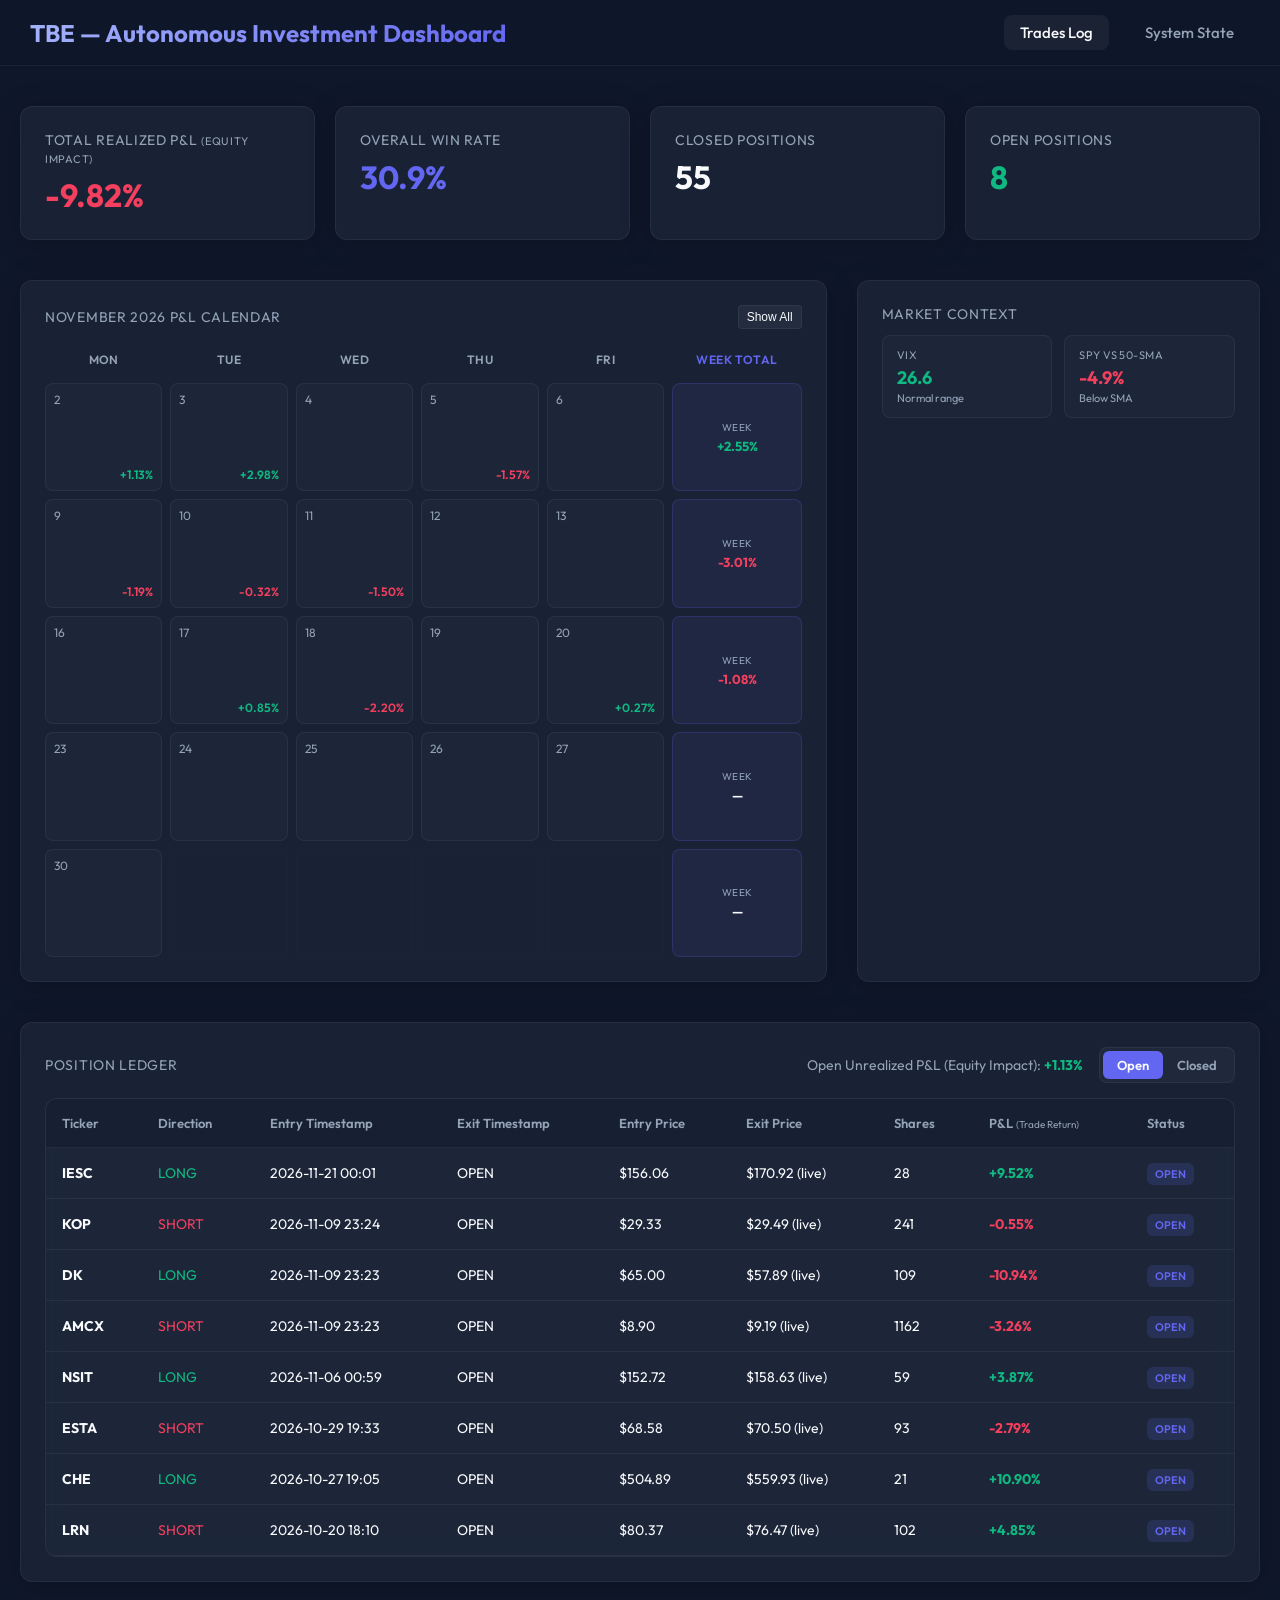
==== docs/index.html @ 9d00ac03 "Auto-update dashboard rendered assets [skip ci]" ====
<!DOCTYPE html>
<html lang="en">
<head>
    <meta charset="UTF-8">
    <title>TBE — Trades Dashboard</title>
    <link rel="stylesheet" href="styles.css">
    <link rel="preconnect" href="https://fonts.googleapis.com">
    <link rel="preconnect" href="https://fonts.gstatic.com" crossorigin>
    <link href="https://fonts.googleapis.com/css2?family=Outfit:wght@400;500;600;700&family=Inter:wght@400;500;600&display=swap" rel="stylesheet">
</head>
<body>
    <header>
        <h1>TBE — Autonomous Investment Dashboard</h1>
        <nav>
            <a href="index.html" class="active">Trades Log</a>
            <a href="system.html">System State</a>
        </nav>
    </header>
    
    <div class="container">
        <div class="summary-grid">
            <div class="card">
                <div class="card-title">Total Realized P&amp;L <span style="font-size:11px; color:var(--text-secondary); font-weight:400;">(Equity Impact)</span></div>
                <div class="card-val val-rose">-9.82%</div>
            </div>
            <div class="card">
                <div class="card-title">Overall Win Rate</div>
                <div class="card-val val-indigo">30.9%</div>
            </div>
            <div class="card">
                <div class="card-title">Closed Positions</div>
                <div class="card-val">55</div>
            </div>
            <div class="card">
                <div class="card-title">Open Positions</div>
                <div class="card-val val-green">8</div>
            </div>
        </div>

        <div class="grid-layout">
            <div class="card">
                <div class="card-title" style="display:flex; justify-content:space-between; align-items:center;">
                    <span>November 2026 P&amp;L Calendar</span>
                    <button onclick="filterDate('')" style="background:rgba(255,255,255,0.05); color:var(--text-primary); border:1px solid var(--border-color); padding:4px 8px; border-radius:4px; cursor:pointer; font-size:12px;">Show All</button>
                </div>
                <div class="calendar-desktop">
                    <div class="calendar-header">Mon</div>
                    <div class="calendar-header">Tue</div>
                    <div class="calendar-header">Wed</div>
                    <div class="calendar-header">Thu</div>
                    <div class="calendar-header">Fri</div>
                    <div class="calendar-header week-total-header">Week Total</div>
                    
            <div class="calendar-day" onclick="filterDate('2026-11-02')">
                <div class="calendar-day-num">2</div>
                <div class="calendar-day-pnl val-green">+1.13%</div>
            </div>
            
            <div class="calendar-day" onclick="filterDate('2026-11-03')">
                <div class="calendar-day-num">3</div>
                <div class="calendar-day-pnl val-green">+2.98%</div>
            </div>
            
            <div class="calendar-day" onclick="filterDate('2026-11-04')">
                <div class="calendar-day-num">4</div>
                <div class="calendar-day-pnl "></div>
            </div>
            
            <div class="calendar-day" onclick="filterDate('2026-11-05')">
                <div class="calendar-day-num">5</div>
                <div class="calendar-day-pnl val-rose">-1.57%</div>
            </div>
            
            <div class="calendar-day" onclick="filterDate('2026-11-06')">
                <div class="calendar-day-num">6</div>
                <div class="calendar-day-pnl "></div>
            </div>
            
        <div class="calendar-week-total" onclick='filterWeek(["2026-11-02", "2026-11-03", "2026-11-04", "2026-11-05", "2026-11-06"])'>
            <div class="calendar-week-total-label">Week</div>
            <div class="calendar-week-total-val val-green">+2.55%</div>
        </div>
        
            <div class="calendar-day" onclick="filterDate('2026-11-09')">
                <div class="calendar-day-num">9</div>
                <div class="calendar-day-pnl val-rose">-1.19%</div>
            </div>
            
            <div class="calendar-day" onclick="filterDate('2026-11-10')">
                <div class="calendar-day-num">10</div>
                <div class="calendar-day-pnl val-rose">-0.32%</div>
            </div>
            
            <div class="calendar-day" onclick="filterDate('2026-11-11')">
                <div class="calendar-day-num">11</div>
                <div class="calendar-day-pnl val-rose">-1.50%</div>
            </div>
            
            <div class="calendar-day" onclick="filterDate('2026-11-12')">
                <div class="calendar-day-num">12</div>
                <div class="calendar-day-pnl "></div>
            </div>
            
            <div class="calendar-day" onclick="filterDate('2026-11-13')">
                <div class="calendar-day-num">13</div>
                <div class="calendar-day-pnl "></div>
            </div>
            
        <div class="calendar-week-total" onclick='filterWeek(["2026-11-09", "2026-11-10", "2026-11-11", "2026-11-12", "2026-11-13"])'>
            <div class="calendar-week-total-label">Week</div>
            <div class="calendar-week-total-val val-rose">-3.01%</div>
        </div>
        
            <div class="calendar-day" onclick="filterDate('2026-11-16')">
                <div class="calendar-day-num">16</div>
                <div class="calendar-day-pnl "></div>
            </div>
            
            <div class="calendar-day" onclick="filterDate('2026-11-17')">
                <div class="calendar-day-num">17</div>
                <div class="calendar-day-pnl val-green">+0.85%</div>
            </div>
            
            <div class="calendar-day" onclick="filterDate('2026-11-18')">
                <div class="calendar-day-num">18</div>
                <div class="calendar-day-pnl val-rose">-2.20%</div>
            </div>
            
            <div class="calendar-day" onclick="filterDate('2026-11-19')">
                <div class="calendar-day-num">19</div>
                <div class="calendar-day-pnl "></div>
            </div>
            
            <div class="calendar-day" onclick="filterDate('2026-11-20')">
                <div class="calendar-day-num">20</div>
                <div class="calendar-day-pnl val-green">+0.27%</div>
            </div>
            
        <div class="calendar-week-total" onclick='filterWeek(["2026-11-16", "2026-11-17", "2026-11-18", "2026-11-19", "2026-11-20"])'>
            <div class="calendar-week-total-label">Week</div>
            <div class="calendar-week-total-val val-rose">-1.08%</div>
        </div>
        
            <div class="calendar-day" onclick="filterDate('2026-11-23')">
                <div class="calendar-day-num">23</div>
                <div class="calendar-day-pnl "></div>
            </div>
            
            <div class="calendar-day" onclick="filterDate('2026-11-24')">
                <div class="calendar-day-num">24</div>
                <div class="calendar-day-pnl "></div>
            </div>
            
            <div class="calendar-day" onclick="filterDate('2026-11-25')">
                <div class="calendar-day-num">25</div>
                <div class="calendar-day-pnl "></div>
            </div>
            
            <div class="calendar-day" onclick="filterDate('2026-11-26')">
                <div class="calendar-day-num">26</div>
                <div class="calendar-day-pnl "></div>
            </div>
            
            <div class="calendar-day" onclick="filterDate('2026-11-27')">
                <div class="calendar-day-num">27</div>
                <div class="calendar-day-pnl "></div>
            </div>
            
        <div class="calendar-week-total" onclick='filterWeek(["2026-11-23", "2026-11-24", "2026-11-25", "2026-11-26", "2026-11-27"])'>
            <div class="calendar-week-total-label">Week</div>
            <div class="calendar-week-total-val ">—</div>
        </div>
        
            <div class="calendar-day" onclick="filterDate('2026-11-30')">
                <div class="calendar-day-num">30</div>
                <div class="calendar-day-pnl "></div>
            </div>
            <div class="calendar-day empty"></div><div class="calendar-day empty"></div><div class="calendar-day empty"></div><div class="calendar-day empty"></div>
        <div class="calendar-week-total" onclick='filterWeek(["2026-11-30"])'>
            <div class="calendar-week-total-label">Week</div>
            <div class="calendar-week-total-val ">—</div>
        </div>
        
                </div>
                <div class="calendar-mobile">
                    
            <div class="calendar-mobile-row" onclick="filterDate('2026-11-02')">
                <div class="calendar-mobile-row-date">Mon 2</div>
                <div class="calendar-mobile-row-pnl val-green">+1.13%</div>
            </div>
            
            <div class="calendar-mobile-row" onclick="filterDate('2026-11-03')">
                <div class="calendar-mobile-row-date">Tue 3</div>
                <div class="calendar-mobile-row-pnl val-green">+2.98%</div>
            </div>
            
            <div class="calendar-mobile-row" onclick="filterDate('2026-11-04')">
                <div class="calendar-mobile-row-date">Wed 4</div>
                <div class="calendar-mobile-row-pnl ">—</div>
            </div>
            
            <div class="calendar-mobile-row" onclick="filterDate('2026-11-05')">
                <div class="calendar-mobile-row-date">Thu 5</div>
                <div class="calendar-mobile-row-pnl val-rose">-1.57%</div>
            </div>
            
            <div class="calendar-mobile-row" onclick="filterDate('2026-11-06')">
                <div class="calendar-mobile-row-date">Fri 6</div>
                <div class="calendar-mobile-row-pnl ">—</div>
            </div>
            
        <div class="calendar-mobile-week-total" onclick='filterWeek(["2026-11-02", "2026-11-03", "2026-11-04", "2026-11-05", "2026-11-06"])'>
            <span>Week Total</span>
            <span class="val-green">+2.55%</span>
        </div>
        
            <div class="calendar-mobile-row" onclick="filterDate('2026-11-09')">
                <div class="calendar-mobile-row-date">Mon 9</div>
                <div class="calendar-mobile-row-pnl val-rose">-1.19%</div>
            </div>
            
            <div class="calendar-mobile-row" onclick="filterDate('2026-11-10')">
                <div class="calendar-mobile-row-date">Tue 10</div>
                <div class="calendar-mobile-row-pnl val-rose">-0.32%</div>
            </div>
            
            <div class="calendar-mobile-row" onclick="filterDate('2026-11-11')">
                <div class="calendar-mobile-row-date">Wed 11</div>
                <div class="calendar-mobile-row-pnl val-rose">-1.50%</div>
            </div>
            
            <div class="calendar-mobile-row" onclick="filterDate('2026-11-12')">
                <div class="calendar-mobile-row-date">Thu 12</div>
                <div class="calendar-mobile-row-pnl ">—</div>
            </div>
            
            <div class="calendar-mobile-row" onclick="filterDate('2026-11-13')">
                <div class="calendar-mobile-row-date">Fri 13</div>
                <div class="calendar-mobile-row-pnl ">—</div>
            </div>
            
        <div class="calendar-mobile-week-total" onclick='filterWeek(["2026-11-09", "2026-11-10", "2026-11-11", "2026-11-12", "2026-11-13"])'>
            <span>Week Total</span>
            <span class="val-rose">-3.01%</span>
        </div>
        
            <div class="calendar-mobile-row" onclick="filterDate('2026-11-16')">
                <div class="calendar-mobile-row-date">Mon 16</div>
                <div class="calendar-mobile-row-pnl ">—</div>
            </div>
            
            <div class="calendar-mobile-row" onclick="filterDate('2026-11-17')">
                <div class="calendar-mobile-row-date">Tue 17</div>
                <div class="calendar-mobile-row-pnl val-green">+0.85%</div>
            </div>
            
            <div class="calendar-mobile-row" onclick="filterDate('2026-11-18')">
                <div class="calendar-mobile-row-date">Wed 18</div>
                <div class="calendar-mobile-row-pnl val-rose">-2.20%</div>
            </div>
            
            <div class="calendar-mobile-row" onclick="filterDate('2026-11-19')">
                <div class="calendar-mobile-row-date">Thu 19</div>
                <div class="calendar-mobile-row-pnl ">—</div>
            </div>
            
            <div class="calendar-mobile-row" onclick="filterDate('2026-11-20')">
                <div class="calendar-mobile-row-date">Fri 20</div>
                <div class="calendar-mobile-row-pnl val-green">+0.27%</div>
            </div>
            
        <div class="calendar-mobile-week-total" onclick='filterWeek(["2026-11-16", "2026-11-17", "2026-11-18", "2026-11-19", "2026-11-20"])'>
            <span>Week Total</span>
            <span class="val-rose">-1.08%</span>
        </div>
        
            <div class="calendar-mobile-row" onclick="filterDate('2026-11-23')">
                <div class="calendar-mobile-row-date">Mon 23</div>
                <div class="calendar-mobile-row-pnl ">—</div>
            </div>
            
            <div class="calendar-mobile-row" onclick="filterDate('2026-11-24')">
                <div class="calendar-mobile-row-date">Tue 24</div>
                <div class="calendar-mobile-row-pnl ">—</div>
            </div>
            
            <div class="calendar-mobile-row" onclick="filterDate('2026-11-25')">
                <div class="calendar-mobile-row-date">Wed 25</div>
                <div class="calendar-mobile-row-pnl ">—</div>
            </div>
            
            <div class="calendar-mobile-row" onclick="filterDate('2026-11-26')">
                <div class="calendar-mobile-row-date">Thu 26</div>
                <div class="calendar-mobile-row-pnl ">—</div>
            </div>
            
            <div class="calendar-mobile-row" onclick="filterDate('2026-11-27')">
                <div class="calendar-mobile-row-date">Fri 27</div>
                <div class="calendar-mobile-row-pnl ">—</div>
            </div>
            
        <div class="calendar-mobile-week-total" onclick='filterWeek(["2026-11-23", "2026-11-24", "2026-11-25", "2026-11-26", "2026-11-27"])'>
            <span>Week Total</span>
            <span class="">—</span>
        </div>
        
            <div class="calendar-mobile-row" onclick="filterDate('2026-11-30')">
                <div class="calendar-mobile-row-date">Mon 30</div>
                <div class="calendar-mobile-row-pnl ">—</div>
            </div>
            
        <div class="calendar-mobile-week-total" onclick='filterWeek(["2026-11-30"])'>
            <span>Week Total</span>
            <span class="">—</span>
        </div>
        
                </div>
            </div>
            
            <div class="card">
                <div class="card-title">Market Context</div>
                <div class="market-context-row">
                    <div class="market-chip">
                        <div class="market-chip-label">VIX</div>
                        <div class="market-chip-val val-green">26.6</div>
                        <div class="market-chip-sub">Normal range</div>
                    </div>
                    <div class="market-chip">
                        <div class="market-chip-label">SPY vs 50-SMA</div>
                        <div class="market-chip-val val-rose">-4.9%</div>
                        <div class="market-chip-sub">Below SMA</div>
                    </div>
                </div>
            </div>
        </div>

        <div class="card">
            <div class="ledger-header-row">
                <div class="card-title" style="margin-bottom:0;">Position Ledger</div>
                <div style="display:flex; align-items:center; gap:16px; flex-wrap:wrap;">
                    <div class="ledger-sum">
                        <span id="ledger-sum-label">Open Unrealized P&amp;L (Equity Impact):</span>
                        <span id="ledger-sum-val" class="ledger-sum-val val-green">+1.13%</span>
                    </div>
                    <div class="ledger-toggle">
                        <button id="toggle-open-btn" class="ledger-toggle-btn active" onclick="toggleLedgerView('OPEN')">Open</button>
                        <button id="toggle-closed-btn" class="ledger-toggle-btn" onclick="toggleLedgerView('CLOSED')">Closed</button>
                    </div>
                </div>
            </div>
            <div class="table-container ledger-table">
                <table>
                    <thead>
                        <tr>
                            <th>Ticker</th>
                            <th>Direction</th>
                            <th>Entry Timestamp</th>
                            <th>Exit Timestamp</th>
                            <th>Entry Price</th>
                            <th>Exit Price</th>
                            <th>Shares</th>
                            <th>P&amp;L <span style="font-size:10px; color:var(--text-secondary); font-weight:400;">(Trade Return)</span></th>
                            <th>Status</th>
                        </tr>
                    </thead>
                    <tbody id="trades-table-body">
                        
        <tr data-close-date="" data-status="OPEN" onclick='showTradeDetail({"_id": "6b00df6aaa8dd17031a260fb", "ticker": "IESC", "direction": "LONG", "entry_price": 156.05999755859375, "share_count": 28, "combined_score": 2.0, "risk_pct_used": 1.5, "equity_at_entry": 89847.2469001278, "initial_stop": 109.33773040771484, "current_stop": 123.76000282981178, "take_profit": 249.50453186035156, "confidence_tier": "STRONG", "status": "OPEN", "entry_timestamp": "2026-11-21T00:01:46.116000", "exit_price": 170.9199981689453, "exit_timestamp": null, "exit_reason": null, "realized_pnl": 416.08001708984375, "highest_high_since_entry": 170.9199981689453, "lowest_low_since_entry": 156.05999755859375, "reasoning_chain": {"candidate_id": "6b00df46f9392577c349c83f", "trigger_type": "EARNINGS_SURPRISE", "confidence_tier": "STRONG", "combined_score": 2.0, "atr_22": 15.574089050292969, "risk_pct_allocated": 1.5, "is_sized_down": false, "original_shares": 28, "regime_state_at_decision": "RISK_OFF"}, "trade_return_pct": 0.09521979266193617, "equity_pct": 0.004630971247815184, "ai_conviction": "STRONG_SUPPORT", "ai_rationale": "IESC reported significant financial growth with Q4 revenue increasing 55% and operating income rising 108% year-over-year, which validates the earnings surprise. While the stock is currently trading lower due to broader market sentiment and sector-specific headwinds, the underlying fundamental performance remains strong, further supported by an authorized $350 million share repurchase program.", "ai_risk_flags": ["Market volatility (Fear and Greed Index at Extreme Fear)", "Sector-wide downward pressure on data center infrastructure stocks", "Stock price near 52-week lows despite strong earnings", "Executive compensation and incentive plans linked to complex performance thresholds"]})'>
            <td><strong>IESC</strong></td>
            <td class="val-green">LONG</td>
            <td>2026-11-21 00:01</td>
            <td>OPEN</td>
            <td>$156.06</td>
            <td>$170.92 (live)</td>
            <td>28</td>
            <td class="val-green"><strong>+9.52%</strong></td>
            <td><span class="badge badge-open">Open</span></td>
        </tr>
        
        <tr data-close-date="" data-status="OPEN" onclick='showTradeDetail({"_id": "6af25610afb1f0de448e2b7e", "ticker": "KOP", "direction": "SHORT", "entry_price": 29.329999923706055, "share_count": 241, "combined_score": 2.0, "risk_pct_used": 1.5, "equity_at_entry": 96289.9869408202, "initial_stop": 35.29931857369163, "current_stop": 35.29931857369163, "take_profit": 17.391362623734906, "confidence_tier": "STRONG", "status": "OPEN", "entry_timestamp": "2026-11-09T23:24:00.544000", "exit_price": 29.489999771118164, "exit_timestamp": null, "exit_reason": null, "realized_pnl": -38.55996322631836, "highest_high_since_entry": 31.719999313354492, "lowest_low_since_entry": 29.040000915527344, "reasoning_chain": {"candidate_id": "6af2557770fde3f93c8e8660", "trigger_type": "EARNINGS_SURPRISE", "confidence_tier": "STRONG", "combined_score": 2.0, "atr_22": 1.9897728833285244, "risk_pct_allocated": 1.5, "is_sized_down": false, "original_shares": 241, "regime_state_at_decision": "RISK_OFF"}, "trade_return_pct": -0.005455160171438973, "equity_pct": -0.0004004566253604053, "ai_conviction": "STRONG_SUPPORT", "ai_rationale": "KOP reported a significant earnings and revenue miss, combined with a downward revision to its 2026 earnings guidance. The company cited margin pressure due to rising raw material and freight costs that are outpacing its ability to pass costs to customers, supporting the short thesis.", "ai_risk_flags": ["EARNINGS_MISS", "REVENUE_MISS", "GUIDANCE_CUT", "MARGIN_COMPRESSION", "RISING_INPUT_COSTS"]})'>
            <td><strong>KOP</strong></td>
            <td class="val-rose">SHORT</td>
            <td>2026-11-09 23:24</td>
            <td>OPEN</td>
            <td>$29.33</td>
            <td>$29.49 (live)</td>
            <td>241</td>
            <td class="val-rose"><strong>-0.55%</strong></td>
            <td><span class="badge badge-open">Open</span></td>
        </tr>
        
        <tr data-close-date="" data-status="OPEN" onclick='showTradeDetail({"_id": "6af25609afb1f0de448e2b5d", "ticker": "DK", "direction": "LONG", "entry_price": 65.0, "share_count": 109, "combined_score": 2.0, "risk_pct_used": 1.5, "equity_at_entry": 96289.9869408202, "initial_stop": 51.854548367587, "current_stop": 56.272915788700566, "take_profit": 91.290903264826, "confidence_tier": "STRONG", "status": "OPEN", "entry_timestamp": "2026-11-09T23:23:53.785000", "exit_price": 57.88999938964844, "exit_timestamp": null, "exit_reason": null, "realized_pnl": -774.9900665283203, "highest_high_since_entry": 68.5, "lowest_low_since_entry": 57.88999938964844, "reasoning_chain": {"candidate_id": "6af2554d70fde3f93c8e8628", "trigger_type": "EARNINGS_SURPRISE", "confidence_tier": "STRONG", "combined_score": 2.0, "atr_22": 4.381817210804332, "risk_pct_allocated": 1.5, "is_sized_down": false, "original_shares": 109, "regime_state_at_decision": "RISK_OFF"}, "trade_return_pct": -0.10938462477463942, "equity_pct": -0.008048501107437359, "ai_conviction": "STRONG_SUPPORT", "ai_rationale": "Delek US Holdings reported a significant earnings beat with record Q3 net income and raised guidance, providing strong fundamental support for a long position. While the stock has experienced recent short-term price pullbacks and valuation concerns, the company's aggressive enterprise optimization targets and increased cash flow outlook justify a positive qualitative assessment.", "ai_risk_flags": ["momentum_cooling", "valuation_concerns", "market_saturation_fears", "weak_distribution_coverage"]})'>
            <td><strong>DK</strong></td>
            <td class="val-green">LONG</td>
            <td>2026-11-09 23:23</td>
            <td>OPEN</td>
            <td>$65.00</td>
            <td>$57.89 (live)</td>
            <td>109</td>
            <td class="val-rose"><strong>-10.94%</strong></td>
            <td><span class="badge badge-open">Open</span></td>
        </tr>
        
        <tr data-close-date="2026-11-11" data-status="CLOSED" onclick='showTradeDetail({"_id": "6af25600afb1f0de448e2b32", "ticker": "PAYS", "direction": "LONG", "entry_price": 12.510000228881836, "share_count": 497, "combined_score": 2.0, "risk_pct_used": 1.5, "equity_at_entry": 96289.9869408202, "initial_stop": 9.607677893205123, "current_stop": 9.607677893205123, "take_profit": 18.314644900235262, "confidence_tier": "STRONG", "status": "CLOSED", "entry_timestamp": "2026-11-09T23:23:44.230000", "exit_price": 9.607677893205123, "exit_timestamp": "2026-11-11T21:54:51.194000", "exit_reason": "STOP", "realized_pnl": -1442.4542008313263, "highest_high_since_entry": 12.510000228881836, "lowest_low_since_entry": 10.140000343322754, "reasoning_chain": {"candidate_id": "6af254a970fde3f93c8e857f", "trigger_type": "EARNINGS_SURPRISE", "confidence_tier": "STRONG", "combined_score": 2.0, "atr_22": 0.9674407785589044, "risk_pct_allocated": 1.5, "is_sized_down": false, "original_shares": 497, "regime_state_at_decision": "RISK_OFF"}, "equity_pct": -0.01498031359914773, "trade_return_pct": -0.23200018246011872, "ai_conviction": "STRONG_SUPPORT", "ai_rationale": "Paysign reported record third-quarter 2026 revenue growth of 43% and a significant expansion in operating margin to 23.8%. These strong fundamentals, combined with reports of zero debt and high-growth leadership, reinforce the positive outlook for the company.", "ai_risk_flags": ["Market volatility", "Rich valuation", "Neutral market trend"]})'>
            <td><strong>PAYS</strong></td>
            <td class="val-green">LONG</td>
            <td>2026-11-09 23:23</td>
            <td>2026-11-11 21:54</td>
            <td>$12.51</td>
            <td>$9.61</td>
            <td>497</td>
            <td class="val-rose"><strong>-23.20%</strong></td>
            <td><span class="badge badge-closed">Closed</span></td>
        </tr>
        
        <tr data-close-date="" data-status="OPEN" onclick='showTradeDetail({"_id": "6af255e2afb1f0de448e2b08", "ticker": "AMCX", "direction": "SHORT", "entry_price": 8.899999618530273, "share_count": 1162, "combined_score": 2.0, "risk_pct_used": 1.5, "equity_at_entry": 96289.9869408202, "initial_stop": 10.142272233963013, "current_stop": 9.984999331561003, "take_profit": 6.415454387664795, "confidence_tier": "STRONG", "status": "OPEN", "entry_timestamp": "2026-11-09T23:23:14.674000", "exit_price": 9.1899995803833, "exit_timestamp": null, "exit_reason": null, "realized_pnl": -336.9799556732178, "highest_high_since_entry": 9.59000015258789, "lowest_low_since_entry": 8.604999542236328, "reasoning_chain": {"candidate_id": "6af253cf70fde3f93c8e84a3", "trigger_type": "EARNINGS_SURPRISE", "confidence_tier": "STRONG", "combined_score": 2.0, "atr_22": 0.4140908718109131, "risk_pct_allocated": 1.5, "is_sized_down": false, "original_shares": 1162, "regime_state_at_decision": "RISK_OFF"}, "trade_return_pct": -0.032584266773363894, "equity_pct": -0.003499636528981207, "ai_conviction": "STRONG_SUPPORT", "ai_rationale": "The company reported a significant earnings miss for the quarter ending June 30, 2026, with an actual EPS of -0.28 against a consensus of -0.0711, representing a substantial negative surprise. Furthermore, secondary reports highlight fundamental weaknesses including a 'cash problem,' mounting debt, and ongoing affiliate revenue declines, all of which support the bearish outlook.", "ai_risk_flags": ["debt_burden", "cash_flow_strain", "affiliate_declines", "negative_earnings_surprise"]})'>
            <td><strong>AMCX</strong></td>
            <td class="val-rose">SHORT</td>
            <td>2026-11-09 23:23</td>
            <td>OPEN</td>
            <td>$8.90</td>
            <td>$9.19 (live)</td>
            <td>1162</td>
            <td class="val-rose"><strong>-3.26%</strong></td>
            <td><span class="badge badge-open">Open</span></td>
        </tr>
        
        <tr data-close-date="" data-status="OPEN" onclick='showTradeDetail({"_id": "6aed2689621131e8196c4049", "ticker": "NSIT", "direction": "LONG", "entry_price": 152.72000122070312, "share_count": 59, "combined_score": 2.0, "risk_pct_used": 1.5, "equity_at_entry": 94365.11089958125, "initial_stop": 128.77523456920278, "current_stop": 147.2995543046431, "take_profit": 200.60953452370384, "confidence_tier": "STRONG", "status": "OPEN", "entry_timestamp": "2026-11-06T00:59:53.450000", "exit_price": 158.6300048828125, "exit_timestamp": null, "exit_reason": null, "realized_pnl": 348.6902160644531, "highest_high_since_entry": 172.85000610351562, "lowest_low_since_entry": 150.44000244140625, "reasoning_chain": {"candidate_id": "6aed242470fde3f93c81edf3", "trigger_type": "EARNINGS_SURPRISE", "confidence_tier": "STRONG", "combined_score": 2.0, "atr_22": 7.981588883833452, "risk_pct_allocated": 1.5, "is_sized_down": false, "original_shares": 59, "regime_state_at_decision": "RISK_OFF"}, "trade_return_pct": 0.03869829501617499, "equity_pct": 0.0036951179598094493, "ai_conviction": "STRONG_SUPPORT", "ai_rationale": "Insight Enterprises delivered a significant earnings beat of 25.9% above consensus and reported strong revenue growth, bolstered by demand in infrastructure and cloud services. While management noted potential headwinds regarding memory pricing and a slower fourth quarter, the overall financial performance for the reported quarter remains robust.", "ai_risk_flags": ["slower_fourth_quarter_outlook", "memory_pricing_concerns"]})'>
            <td><strong>NSIT</strong></td>
            <td class="val-green">LONG</td>
            <td>2026-11-06 00:59</td>
            <td>OPEN</td>
            <td>$152.72</td>
            <td>$158.63 (live)</td>
            <td>59</td>
            <td class="val-green"><strong>+3.87%</strong></td>
            <td><span class="badge badge-open">Open</span></td>
        </tr>
        
        <tr data-close-date="2026-11-20" data-status="CLOSED" onclick='showTradeDetail({"_id": "6aed25ff621131e8196c3fb9", "ticker": "GHM", "direction": "LONG", "entry_price": 72.0999984741211, "share_count": 91, "combined_score": 1.5, "risk_pct_used": 1.25, "equity_at_entry": 94365.11089958125, "initial_stop": 59.259317571466624, "current_stop": 74.86454530195756, "take_profit": 97.78136027943003, "confidence_tier": "STRONG", "status": "CLOSED", "entry_timestamp": "2026-11-06T00:57:35.976000", "exit_price": 74.86454530195756, "exit_timestamp": "2026-11-20T21:31:05.200000", "exit_reason": "STOP", "realized_pnl": 251.57376133311868, "highest_high_since_entry": 88.63999938964844, "lowest_low_since_entry": 72.0999984741211, "reasoning_chain": {"candidate_id": "6aed234d70fde3f93c81ed2d", "trigger_type": "EARNINGS_SURPRISE", "confidence_tier": "STRONG", "combined_score": 1.5, "atr_22": 4.280226967551491, "risk_pct_allocated": 1.25, "is_sized_down": false, "original_shares": 91, "regime_state_at_decision": "RISK_OFF"}, "equity_pct": 0.0026659615925300104, "trade_return_pct": 0.03834323004637441, "ai_conviction": "MODERATE_SUPPORT", "ai_rationale": "Graham Corporation delivered a solid earnings surprise in EPS, which aligns with the long bias, and reported record backlog levels indicating future demand. While there were reports of a revenue miss and some broader concerns regarding margin compression in the sector, the positive market reaction and affirmation of FY2027 sales guidance support a constructive outlook.", "ai_risk_flags": ["REVENUE_MISS", "MARGIN_COMPRESSION_CONCERNS", "MACROECONOMIC_HEADWINDS", "POTENTIAL_CONFUSION_WITH_GRAHAM_HOLDINGS"]})'>
            <td><strong>GHM</strong></td>
            <td class="val-green">LONG</td>
            <td>2026-11-06 00:57</td>
            <td>2026-11-20 21:31</td>
            <td>$72.10</td>
            <td>$74.86</td>
            <td>91</td>
            <td class="val-green"><strong>+3.83%</strong></td>
            <td><span class="badge badge-closed">Closed</span></td>
        </tr>
        
        <tr data-close-date="2026-11-09" data-status="CLOSED" onclick='showTradeDetail({"_id": "6ae4ea78551e834438b118b5", "ticker": "PRM", "direction": "SHORT", "entry_price": 27.969999313354492, "share_count": 400, "combined_score": 1.5, "risk_pct_used": 1.25, "equity_at_entry": 95483.06817035645, "initial_stop": 30.949136213822797, "current_stop": 30.818909211592242, "take_profit": 22.01172551241788, "confidence_tier": "STRONG", "status": "CLOSED", "entry_timestamp": "2026-10-30T19:05:28.193000", "exit_price": 30.818909211592242, "exit_timestamp": "2026-11-09T23:08:18.826000", "exit_reason": "STOP", "realized_pnl": -1139.5639592951, "highest_high_since_entry": 29.614999771118164, "lowest_low_since_entry": 27.969999313354492, "reasoning_chain": {"candidate_id": "6ae4e80ebc3a5f4518c6510d", "trigger_type": "EARNINGS_SURPRISE", "confidence_tier": "STRONG", "combined_score": 1.5, "atr_22": 0.9930456334894354, "risk_pct_allocated": 1.25, "is_sized_down": false, "original_shares": 400, "regime_state_at_decision": "RISK_OFF"}, "equity_pct": -0.011934722889946759, "trade_return_pct": -0.10185591591621941, "ai_conviction": "MODERATE_SUPPORT", "ai_rationale": "The company reported a significant negative earnings surprise of approximately 19.87% for the period ending June 30, 2026. This fundamental miss, combined with sector-wide challenges regarding weak demand and rising costs, provides qualitative support for the short thesis despite some analyst sentiment favoring long-term potential.", "ai_risk_flags": ["EARNINGS_MISS", "WEAK_DEMAND", "RISING_COSTS"]})'>
            <td><strong>PRM</strong></td>
            <td class="val-rose">SHORT</td>
            <td>2026-10-30 19:05</td>
            <td>2026-11-09 23:08</td>
            <td>$27.97</td>
            <td>$30.82</td>
            <td>400</td>
            <td class="val-rose"><strong>-10.19%</strong></td>
            <td><span class="badge badge-closed">Closed</span></td>
        </tr>
        
        <tr data-close-date="2026-11-10" data-status="CLOSED" onclick='showTradeDetail({"_id": "6ae39fdbd7a9ca53c5033274", "ticker": "INSM", "direction": "SHORT", "entry_price": 111.29000091552734, "share_count": 53, "combined_score": 0.5, "risk_pct_used": 0.75, "equity_at_entry": 96074.52938511557, "initial_stop": 124.66999816894531, "current_stop": 117.13681758533825, "take_profit": 84.5300064086914, "confidence_tier": "MODERATE", "status": "CLOSED", "entry_timestamp": "2026-10-29T19:34:51.043000", "exit_price": 117.13681758533825, "exit_timestamp": "2026-11-10T20:35:57.095000", "exit_reason": "STOP", "realized_pnl": -309.881283499978, "highest_high_since_entry": 116.0999984741211, "lowest_low_since_entry": 104.44000244140625, "reasoning_chain": {"candidate_id": "6ae39cdf32e8623a49dd87c5", "trigger_type": "EARNINGS_SURPRISE", "confidence_tier": "MODERATE", "combined_score": 0.5, "atr_22": 4.459999084472656, "risk_pct_allocated": 0.75, "is_sized_down": false, "original_shares": 53, "regime_state_at_decision": "RISK_ON"}, "equity_pct": -0.003225425984214986, "trade_return_pct": -0.05253676540310954, "ai_conviction": "MODERATE_CONTRADICTION", "ai_rationale": "While the company missed EPS estimates, they beat revenue expectations and raised their full-year 2026 sales guidance, which typically acts as a bullish signal that contradicts a short thesis.", "ai_risk_flags": ["EARNINGS_MISS", "RAISED_GUIDANCE", "POSITIVE_REVENUE_SURPRISE"]})'>
            <td><strong>INSM</strong></td>
            <td class="val-rose">SHORT</td>
            <td>2026-10-29 19:34</td>
            <td>2026-11-10 20:35</td>
            <td>$111.29</td>
            <td>$117.14</td>
            <td>53</td>
            <td class="val-rose"><strong>-5.25%</strong></td>
            <td><span class="badge badge-closed">Closed</span></td>
        </tr>
        
        <tr data-close-date="" data-status="OPEN" onclick='showTradeDetail({"_id": "6ae39fa6d7a9ca53c50331e1", "ticker": "ESTA", "direction": "SHORT", "entry_price": 68.58499908447266, "share_count": 93, "combined_score": 1.0, "risk_pct_used": 1.0, "equity_at_entry": 96074.52938511557, "initial_stop": 78.80818367004395, "current_stop": 72.04886540499601, "take_profit": 48.13862991333008, "confidence_tier": "MODERATE", "status": "OPEN", "entry_timestamp": "2026-10-29T19:33:58.344000", "exit_price": 70.5, "exit_timestamp": null, "exit_reason": null, "realized_pnl": -178.09508514404297, "highest_high_since_entry": 71.36000061035156, "lowest_low_since_entry": 61.0, "reasoning_chain": {"candidate_id": "6ae39c9532e8623a49dd875e", "trigger_type": "EARNINGS_SURPRISE", "confidence_tier": "MODERATE", "combined_score": 1.0, "atr_22": 3.4077281951904297, "risk_pct_allocated": 1.0, "is_sized_down": false, "original_shares": 93, "regime_state_at_decision": "RISK_ON"}, "trade_return_pct": -0.02792157091332369, "equity_pct": -0.001853718007091633, "ai_conviction": "MODERATE_SUPPORT", "ai_rationale": "The company reported a Q3 earnings miss, with EPS of $(0.35) missing the $(0.26) consensus estimate, representing a significant negative surprise. Additionally, TD Cowen lowered its price target for ESTA following the earnings release, which reinforces the bearish sentiment supporting a short position.", "ai_risk_flags": ["EARNINGS_MISS", "ANALYST_PRICE_TARGET_DOWNGRADE", "NEGATIVE_EPS_TREND"]})'>
            <td><strong>ESTA</strong></td>
            <td class="val-rose">SHORT</td>
            <td>2026-10-29 19:33</td>
            <td>OPEN</td>
            <td>$68.58</td>
            <td>$70.50 (live)</td>
            <td>93</td>
            <td class="val-rose"><strong>-2.79%</strong></td>
            <td><span class="badge badge-open">Open</span></td>
        </tr>
        
        <tr data-close-date="2026-11-18" data-status="CLOSED" onclick='showTradeDetail({"_id": "6ae24c099d8565d75baac501", "ticker": "EFOR", "direction": "LONG", "entry_price": 38.56999969482422, "share_count": 199, "combined_score": 1.5, "risk_pct_used": 1.25, "equity_at_entry": 94652.70927375415, "initial_stop": 32.63545313748446, "current_stop": 32.88181894475763, "take_profit": 50.43909280950373, "confidence_tier": "STRONG", "status": "CLOSED", "entry_timestamp": "2026-10-28T19:24:57.743000", "exit_price": 32.88181894475763, "exit_timestamp": "2026-11-18T21:34:24.406000", "exit_reason": "STOP", "realized_pnl": -1131.9479692632506, "highest_high_since_entry": 38.7400016784668, "lowest_low_since_entry": 33.11000061035156, "reasoning_chain": {"candidate_id": "6ae2495132e8623a49dc9a30", "trigger_type": "EARNINGS_SURPRISE", "confidence_tier": "STRONG", "combined_score": 1.5, "atr_22": 1.9781821857799182, "risk_pct_allocated": 1.25, "is_sized_down": false, "original_shares": 199, "regime_state_at_decision": "RISK_ON"}, "equity_pct": -0.011958960054586874, "trade_return_pct": -0.14747681605063362, "ai_conviction": "MODERATE_SUPPORT", "ai_rationale": "The company reported a positive earnings surprise with an actual EPS of $0.91 against a consensus of $0.82, providing fundamental support for a long position. While recent news highlights growth initiatives like the partnership with WisdomAI, historical performance concerns and valuation questions regarding cash flow represent notable risks that temper the conviction.", "ai_risk_flags": ["historical_share_performance_decline", "valuation_concerns_relative_to_cash_flow", "potential_market_volatility"]})'>
            <td><strong>EFOR</strong></td>
            <td class="val-green">LONG</td>
            <td>2026-10-28 19:24</td>
            <td>2026-11-18 21:34</td>
            <td>$38.57</td>
            <td>$32.88</td>
            <td>199</td>
            <td class="val-rose"><strong>-14.75%</strong></td>
            <td><span class="badge badge-closed">Closed</span></td>
        </tr>
        
        <tr data-close-date="2026-11-18" data-status="CLOSED" onclick='showTradeDetail({"_id": "6ae24bfd9d8565d75baac4de", "ticker": "DMC", "direction": "LONG", "entry_price": 29.020000457763672, "share_count": 353, "combined_score": 1.0, "risk_pct_used": 1.0, "equity_at_entry": 94652.70927375415, "initial_stop": 26.33909086747603, "current_stop": 26.33909086747603, "take_profit": 34.38181963833895, "confidence_tier": "MODERATE", "status": "CLOSED", "entry_timestamp": "2026-10-28T19:24:45.842000", "exit_price": 26.33909086747603, "exit_timestamp": "2026-11-18T21:34:23.680000", "exit_reason": "STOP", "realized_pnl": -946.3610853715372, "highest_high_since_entry": 29.020000457763672, "lowest_low_since_entry": 26.389999389648438, "reasoning_chain": {"candidate_id": "6ae2494432e8623a49dc9a26", "trigger_type": "EARNINGS_SURPRISE", "confidence_tier": "MODERATE", "combined_score": 1.0, "atr_22": 0.8936365300958807, "risk_pct_allocated": 1.0, "is_sized_down": false, "original_shares": 353, "regime_state_at_decision": "RISK_ON"}, "equity_pct": -0.009998246142479407, "trade_return_pct": -0.09238144548582947, "ai_conviction": "MODERATE_SUPPORT", "ai_rationale": "DMC reported an earnings beat of 8.7% against analyst consensus, which aligns with the LONG strategy trigger. However, the positive sentiment is tempered by the reported revenue miss and a significant year-over-year decline in earnings per share.", "ai_risk_flags": ["REVENUE_MISS", "EPS_YEAR_OVER_YEAR_DECLINE"]})'>
            <td><strong>DMC</strong></td>
            <td class="val-green">LONG</td>
            <td>2026-10-28 19:24</td>
            <td>2026-11-18 21:34</td>
            <td>$29.02</td>
            <td>$26.34</td>
            <td>353</td>
            <td class="val-rose"><strong>-9.24%</strong></td>
            <td><span class="badge badge-closed">Closed</span></td>
        </tr>
        
        <tr data-close-date="2026-11-02" data-status="CLOSED" onclick='showTradeDetail({"_id": "6ae24ba99d8565d75baac423", "ticker": "AIN", "direction": "LONG", "entry_price": 62.27000045776367, "share_count": 214, "combined_score": 1.5, "risk_pct_used": 1.25, "equity_at_entry": 94652.70927375415, "initial_stop": 56.75954593311657, "current_stop": 61.099334023215555, "take_profit": 73.29090950705788, "confidence_tier": "STRONG", "status": "CLOSED", "entry_timestamp": "2026-10-28T19:23:21.809000", "exit_price": 73.29090950705788, "exit_timestamp": "2026-11-02T22:27:47.964000", "exit_reason": "TAKE_PROFIT", "realized_pnl": 2358.47453654896, "highest_high_since_entry": 67.2959976196289, "lowest_low_since_entry": 62.27000045776367, "reasoning_chain": {"candidate_id": "6ae248d332e8623a49dc9968", "trigger_type": "EARNINGS_SURPRISE", "confidence_tier": "STRONG", "combined_score": 1.5, "atr_22": 1.8368181748823686, "risk_pct_allocated": 1.25, "is_sized_down": false, "original_shares": 214, "regime_state_at_decision": "RISK_ON"}, "equity_pct": 0.02491713712840263, "trade_return_pct": 0.17698585142567064, "ai_conviction": "MODERATE_SUPPORT", "ai_rationale": "The company reported an earnings beat and provided positive updates regarding the retention of its Salt Lake City facility and the reversal of previous forward loss reserves, suggesting improved operational performance. While external trade tensions represent a sector-wide risk, recent expansion in hypersonic and space manufacturing capabilities underscores long-term growth potential.", "ai_risk_flags": ["TRADE_POLICY_UNCERTAINTY", "AEROSPACE_SUBSIDY_TENSIONS", "OPERATIONAL_FACILITY_RISK", "CONTRACT_PERFORMANCE_VOLATILITY"]})'>
            <td><strong>AIN</strong></td>
            <td class="val-green">LONG</td>
            <td>2026-10-28 19:23</td>
            <td>2026-11-02 22:27</td>
            <td>$62.27</td>
            <td>$73.29</td>
            <td>214</td>
            <td class="val-green"><strong>+17.70%</strong></td>
            <td><span class="badge badge-closed">Closed</span></td>
        </tr>
        
        <tr data-close-date="2026-11-02" data-status="CLOSED" onclick='showTradeDetail({"_id": "6ae0f63e8735ef052bfc671d", "ticker": "NOV", "direction": "LONG", "entry_price": 20.399999618530273, "share_count": 844, "combined_score": 2.0, "risk_pct_used": 1.5, "equity_at_entry": 92784.81056541065, "initial_stop": 18.751363494179465, "current_stop": 18.907954302701082, "take_profit": 23.69727186723189, "confidence_tier": "STRONG", "status": "CLOSED", "entry_timestamp": "2026-10-27T19:06:38.750000", "exit_price": 18.907954302701082, "exit_timestamp": "2026-11-02T22:27:47.188000", "exit_reason": "STOP", "realized_pnl": -1259.2862465598375, "highest_high_since_entry": 20.559999465942383, "lowest_low_since_entry": 19.049999237060547, "reasoning_chain": {"candidate_id": "6ae0f51b32e8623a49dae7f1", "trigger_type": "EARNINGS_SURPRISE", "confidence_tier": "STRONG", "combined_score": 2.0, "atr_22": 0.5495453747836027, "risk_pct_allocated": 1.5, "is_sized_down": false, "original_shares": 844, "regime_state_at_decision": "RISK_ON"}, "equity_pct": -0.013572116372130507, "trade_return_pct": -0.07313947763380822, "ai_conviction": "STRONG_SUPPORT", "ai_rationale": "The company reported a significant earnings beat with a 93.75% surprise, indicating strong operational performance. While broader macroeconomic risks persist for the energy sector, the fundamental earnings delivery provides strong qualitative support for a long position.", "ai_risk_flags": ["Macroeconomic uncertainty", "Tariff-related inflation", "Geopolitical oil price volatility", "Higher-for-longer interest rate environment"]})'>
            <td><strong>NOV</strong></td>
            <td class="val-green">LONG</td>
            <td>2026-10-27 19:06</td>
            <td>2026-11-02 22:27</td>
            <td>$20.40</td>
            <td>$18.91</td>
            <td>844</td>
            <td class="val-rose"><strong>-7.31%</strong></td>
            <td><span class="badge badge-closed">Closed</span></td>
        </tr>
        
        <tr data-close-date="2026-11-17" data-status="CLOSED" onclick='showTradeDetail({"_id": "6ae0f6248735ef052bfc6700", "ticker": "MIR", "direction": "LONG", "entry_price": 15.444999694824219, "share_count": 634, "combined_score": 2.0, "risk_pct_used": 1.5, "equity_at_entry": 92784.81056541065, "initial_stop": 13.251181342385031, "current_stop": 16.68345455689864, "take_profit": 19.832636399702594, "confidence_tier": "STRONG", "status": "CLOSED", "entry_timestamp": "2026-10-27T19:06:12.844000", "exit_price": 16.68345455689864, "exit_timestamp": "2026-11-17T21:53:33.963000", "exit_reason": "STOP", "realized_pnl": 785.1803825551822, "highest_high_since_entry": 19.479999542236328, "lowest_low_since_entry": 15.350000381469727, "reasoning_chain": {"candidate_id": "6ae0f51532e8623a49dae7ec", "trigger_type": "EARNINGS_SURPRISE", "confidence_tier": "STRONG", "combined_score": 2.0, "atr_22": 0.7312727841463956, "risk_pct_allocated": 1.5, "is_sized_down": false, "original_shares": 634, "regime_state_at_decision": "RISK_ON"}, "equity_pct": 0.008462380617802225, "trade_return_pct": 0.08018484212009658, "ai_conviction": "STRONG_SUPPORT", "ai_rationale": "The registrant filed an 8-K confirming the release of financial results for the quarter ended June 30, 2026, which aligns with the data indicating an EPS beat of approximately 20% over consensus estimates. This positive earnings surprise directly supports the provided long-side strategy.", "ai_risk_flags": ["REPORTING_QUALIFICATION", "FORWARD_LOOKING_UNCERTAINTY"]})'>
            <td><strong>MIR</strong></td>
            <td class="val-green">LONG</td>
            <td>2026-10-27 19:06</td>
            <td>2026-11-17 21:53</td>
            <td>$15.44</td>
            <td>$16.68</td>
            <td>634</td>
            <td class="val-green"><strong>+8.02%</strong></td>
            <td><span class="badge badge-closed">Closed</span></td>
        </tr>
        
        <tr data-close-date="2026-11-05" data-status="CLOSED" onclick='showTradeDetail({"_id": "6ae0f6128735ef052bfc66b5", "ticker": "FCX", "direction": "LONG", "entry_price": 65.93000030517578, "share_count": 151, "combined_score": 1.5, "risk_pct_used": 1.25, "equity_at_entry": 92784.81056541065, "initial_stop": 58.26783908066094, "current_stop": 59.14794527040976, "take_profit": 81.25432275420546, "confidence_tier": "STRONG", "status": "CLOSED", "entry_timestamp": "2026-10-27T19:05:54.198000", "exit_price": 59.14794527040976, "exit_timestamp": "2026-11-05T20:48:58.303000", "exit_reason": "STOP", "realized_pnl": -1024.0903102496698, "highest_high_since_entry": 66.61000061035156, "lowest_low_since_entry": 61.56999969482422, "reasoning_chain": {"candidate_id": "6ae0f4eb32e8623a49dae7c5", "trigger_type": "EARNINGS_SURPRISE", "confidence_tier": "STRONG", "combined_score": 1.5, "atr_22": 2.554053741504946, "risk_pct_allocated": 1.25, "is_sized_down": false, "original_shares": 151, "regime_state_at_decision": "RISK_ON"}, "equity_pct": -0.011037262500285165, "trade_return_pct": -0.10286751104767711, "ai_conviction": "STRONG_SUPPORT", "ai_rationale": "FCX reported a clear earnings beat for Q3 2026, with adjusted EPS of $0.88 exceeding the consensus estimate of $0.83. The positive performance was driven by higher commodity prices for copper and molybdenum, which successfully offset challenges related to weaker sales volumes and reduced production at Indonesian operations.", "ai_risk_flags": ["WEAKER_SALES_VOLUMES", "REDUCED_PRODUCTION_IN_INDONESIA"]})'>
            <td><strong>FCX</strong></td>
            <td class="val-green">LONG</td>
            <td>2026-10-27 19:05</td>
            <td>2026-11-05 20:48</td>
            <td>$65.93</td>
            <td>$59.15</td>
            <td>151</td>
            <td class="val-rose"><strong>-10.29%</strong></td>
            <td><span class="badge badge-closed">Closed</span></td>
        </tr>
        
        <tr data-close-date="2026-11-05" data-status="CLOSED" onclick='showTradeDetail({"_id": "6ae0f60c8735ef052bfc669c", "ticker": "CTS", "direction": "LONG", "entry_price": 58.119998931884766, "share_count": 258, "combined_score": 2.0, "risk_pct_used": 1.5, "equity_at_entry": 92784.81056541065, "initial_stop": 52.72954403270374, "current_stop": 57.568180257623844, "take_profit": 68.90090873024681, "confidence_tier": "STRONG", "status": "CLOSED", "entry_timestamp": "2026-10-27T19:05:48.398000", "exit_price": 57.568180257623844, "exit_timestamp": "2026-11-05T20:48:57.565000", "exit_reason": "STOP", "realized_pnl": -142.36921795931778, "highest_high_since_entry": 63.439998626708984, "lowest_low_since_entry": 58.119998931884766, "reasoning_chain": {"candidate_id": "6ae0f4cf32e8623a49dae7b0", "trigger_type": "EARNINGS_SURPRISE", "confidence_tier": "STRONG", "combined_score": 2.0, "atr_22": 1.7968182997270064, "risk_pct_allocated": 1.5, "is_sized_down": false, "original_shares": 258, "regime_state_at_decision": "RISK_ON"}, "equity_pct": -0.001534402205401406, "trade_return_pct": -0.009494471514145068, "ai_conviction": "STRONG_SUPPORT", "ai_rationale": "CTS Corporation reported a significant earnings beat of $0.77 EPS versus the $0.65 consensus estimate and proactively raised its full-year 2026 guidance for both sales and adjusted EPS. The recent acquisition of Millar Holdings for $50 million, while involving potential integration and contingent payment risks, demonstrates the company's commitment to expanding its advanced sensing technology portfolio.", "ai_risk_flags": ["ACQUISITION_INTEGRATION_RISK", "CONTINGENT_LIABILITIES_FROM_ACQUISITION"]})'>
            <td><strong>CTS</strong></td>
            <td class="val-green">LONG</td>
            <td>2026-10-27 19:05</td>
            <td>2026-11-05 20:48</td>
            <td>$58.12</td>
            <td>$57.57</td>
            <td>258</td>
            <td class="val-rose"><strong>-0.95%</strong></td>
            <td><span class="badge badge-closed">Closed</span></td>
        </tr>
        
        <tr data-close-date="" data-status="OPEN" onclick='showTradeDetail({"_id": "6ae0f6058735ef052bfc6685", "ticker": "CHE", "direction": "LONG", "entry_price": 504.8924865722656, "share_count": 21, "combined_score": 0.5, "risk_pct_used": 0.75, "equity_at_entry": 92784.81056541065, "initial_stop": 471.8215498490767, "current_stop": 512.1403681509182, "take_profit": 571.0343600186435, "confidence_tier": "MODERATE", "status": "OPEN", "entry_timestamp": "2026-10-27T19:05:41.587000", "exit_price": 559.9299926757812, "exit_timestamp": null, "exit_reason": null, "realized_pnl": 1155.7876281738281, "highest_high_since_entry": 559.9299926757812, "lowest_low_since_entry": 504.8924865722656, "reasoning_chain": {"candidate_id": "6ae0f4bf32e8623a49dae7a5", "trigger_type": "EARNINGS_SURPRISE", "confidence_tier": "MODERATE", "combined_score": 0.5, "atr_22": 11.023645574396307, "risk_pct_allocated": 0.75, "is_sized_down": false, "original_shares": 21, "regime_state_at_decision": "RISK_ON"}, "trade_return_pct": 0.10900836825116443, "equity_pct": 0.012456646956874809, "ai_conviction": "MODERATE_SUPPORT", "ai_rationale": "The company filed an 8-K confirming the release of financial results which align with the earnings surprise data. While the report confirms operational results were released, the provided text does not contain specific qualitative commentary, but the positive earnings surprise serves as fundamental support for a long thesis.", "ai_risk_flags": ["LIMITED_DISCLOSURE_DETAIL"]})'>
            <td><strong>CHE</strong></td>
            <td class="val-green">LONG</td>
            <td>2026-10-27 19:05</td>
            <td>OPEN</td>
            <td>$504.89</td>
            <td>$559.93 (live)</td>
            <td>21</td>
            <td class="val-green"><strong>+10.90%</strong></td>
            <td><span class="badge badge-open">Open</span></td>
        </tr>
        
        <tr data-close-date="" data-status="OPEN" onclick='showTradeDetail({"_id": "6ad7ae90a1e963179b064373", "ticker": "LRN", "direction": "SHORT", "entry_price": 80.37000274658203, "share_count": 102, "combined_score": 0.5, "risk_pct_used": 0.75, "equity_at_entry": 93043.05034250864, "initial_stop": 87.19807121970437, "current_stop": 82.4999982660467, "take_profit": 66.71386580033736, "confidence_tier": "MODERATE", "status": "OPEN", "entry_timestamp": "2026-10-20T18:10:24.514000", "exit_price": 76.47000122070312, "exit_timestamp": null, "exit_reason": null, "realized_pnl": 397.80015563964844, "highest_high_since_entry": 80.69999694824219, "lowest_low_since_entry": 74.58000183105469, "reasoning_chain": {"candidate_id": "6ad7ae21c5c214b31063a3e1", "trigger_type": "EARNINGS_SURPRISE", "confidence_tier": "MODERATE", "combined_score": 0.5, "atr_22": 2.2760228243741123, "risk_pct_allocated": 0.75, "is_sized_down": false, "original_shares": 102, "regime_state_at_decision": "RISK_ON"}, "trade_return_pct": 0.04852558656960809, "equity_pct": 0.004275441896791568, "ai_conviction": "NEUTRAL", "ai_rationale": "While the company missed earnings expectations, the impact of the negative EPS surprise is tempered by the announcement of an extended stock repurchase program, which signals management's confidence and commitment to capital returns. Furthermore, the news regarding an acquisition of a similarly named firm appears unrelated to the registrant, and the forward-looking statements detail significant operational risks that could impact future performance.", "ai_risk_flags": ["earnings_miss", "regulatory_uncertainty", "market_competition", "cybersecurity_risks", "operational_dependency"]})'>
            <td><strong>LRN</strong></td>
            <td class="val-rose">SHORT</td>
            <td>2026-10-20 18:10</td>
            <td>OPEN</td>
            <td>$80.37</td>
            <td>$76.47 (live)</td>
            <td>102</td>
            <td class="val-green"><strong>+4.85%</strong></td>
            <td><span class="badge badge-open">Open</span></td>
        </tr>
        
        <tr data-close-date="2026-11-05" data-status="CLOSED" onclick='showTradeDetail({"_id": "6ad131efc9939064df59695d", "ticker": "ROCK", "direction": "LONG", "entry_price": 39.25, "share_count": 210, "combined_score": 1.5, "risk_pct_used": 1.25, "equity_at_entry": 94128.94791060445, "initial_stop": 33.649544975974344, "current_stop": 37.86091162941673, "take_profit": 50.45091004805131, "confidence_tier": "STRONG", "status": "CLOSED", "entry_timestamp": "2026-10-15T20:05:03.919000", "exit_price": 37.86091162941673, "exit_timestamp": "2026-11-05T20:48:55.590000", "exit_reason": "STOP", "realized_pnl": -291.7085578224874, "highest_high_since_entry": 43.58000183105469, "lowest_low_since_entry": 37.71500015258789, "reasoning_chain": {"candidate_id": "6ad131e9c60c08e37558c05f", "trigger_type": "MATERIAL_FILING", "confidence_tier": "STRONG", "combined_score": 1.5, "atr_22": 1.8668183413418857, "risk_pct_allocated": 1.25, "is_sized_down": false, "original_shares": 210, "regime_state_at_decision": "RISK_ON"}, "equity_pct": -0.0030990313213691396, "trade_return_pct": -0.03539078651167576, "ai_conviction": "MODERATE_SUPPORT", "ai_rationale": "The company announced the strategic divestiture of its D.S. Brown infrastructure unit for $208 million, a move typically viewed positively for balance sheet health and debt reduction. The agreement is supported by a definitive SEC filing, providing clear terms and a defined path to closing.", "ai_risk_flags": ["regulatory_approval_risk", "closing_conditions_risk", "integration_risk_for_buyer", "potential_delay_in_closing"]})'>
            <td><strong>ROCK</strong></td>
            <td class="val-green">LONG</td>
            <td>2026-10-15 20:05</td>
            <td>2026-11-05 20:48</td>
            <td>$39.25</td>
            <td>$37.86</td>
            <td>210</td>
            <td class="val-rose"><strong>-3.54%</strong></td>
            <td><span class="badge badge-closed">Closed</span></td>
        </tr>
        
        <tr data-close-date="2026-10-26" data-status="CLOSED" onclick='showTradeDetail({"_id": "6ac93a1544a272c85bfaf06a", "ticker": "AVNT", "direction": "SHORT", "entry_price": 38.29999923706055, "share_count": 280, "combined_score": 1.0, "risk_pct_used": 1.0, "equity_at_entry": 95195.49677999753, "initial_stop": 41.68785598772631, "current_stop": 41.17285659807787, "take_profit": 31.52428573572903, "confidence_tier": "MODERATE", "status": "CLOSED", "entry_timestamp": "2026-10-09T19:01:41.613000", "exit_price": 41.17285659807787, "exit_timestamp": "2026-10-26T19:32:14.320000", "exit_reason": "STOP", "realized_pnl": -804.4000610848508, "highest_high_since_entry": 41.06999969482422, "lowest_low_since_entry": 37.78499984741211, "reasoning_chain": {"candidate_id": "6ac939f7c60c08e37552b7e2", "trigger_type": "MATERIAL_FILING", "confidence_tier": "MODERATE", "combined_score": 1.0, "atr_22": 1.1292855835552529, "risk_pct_allocated": 1.0, "is_sized_down": false, "original_shares": 280, "regime_state_at_decision": "RISK_ON"}, "equity_pct": -0.00844998018072081, "trade_return_pct": -0.07500933206905752, "ai_conviction": "NEUTRAL", "ai_rationale": "While the abrupt departure of the CEO caused significant market volatility and triggered a short-term sell-off, the company simultaneously reaffirmed its financial guidance, suggesting operational stability. The evidence is balanced between the risks associated with sudden leadership changes and the positive signal of continued financial performance targets.", "ai_risk_flags": ["UNEXPECTED_CEO_DEPARTURE", "MANAGEMENT_TRANSITION", "MARKET_VOLATILITY", "KEY_PERSONNEL_RISK"]})'>
            <td><strong>AVNT</strong></td>
            <td class="val-rose">SHORT</td>
            <td>2026-10-09 19:01</td>
            <td>2026-10-26 19:32</td>
            <td>$38.30</td>
            <td>$41.17</td>
            <td>280</td>
            <td class="val-rose"><strong>-7.50%</strong></td>
            <td><span class="badge badge-closed">Closed</span></td>
        </tr>
        
        <tr data-close-date="2026-10-15" data-status="CLOSED" onclick='showTradeDetail({"_id": "6ac56599afeb0444015de806", "ticker": "PENG", "direction": "LONG", "entry_price": 64.20999908447266, "share_count": 144, "combined_score": 2.0, "risk_pct_used": 1.5, "equity_at_entry": 93999.88169439572, "initial_stop": 54.450042724609375, "current_stop": 66.33628481084651, "take_profit": 83.72991180419922, "confidence_tier": "STRONG", "status": "CLOSED", "entry_timestamp": "2026-10-06T21:18:17.286000", "exit_price": 66.33628481084651, "exit_timestamp": "2026-10-15T17:52:29.589000", "exit_reason": "STOP", "realized_pnl": 306.18514459783455, "highest_high_since_entry": 79.15499877929688, "lowest_low_since_entry": 64.20999908447266, "reasoning_chain": {"candidate_id": "6ac56573c60c08e375501977", "trigger_type": "MATERIAL_FILING", "confidence_tier": "STRONG", "combined_score": 2.0, "atr_22": 3.2533187866210938, "risk_pct_allocated": 1.5, "is_sized_down": false, "original_shares": 144, "regime_state_at_decision": "RISK_ON"}, "equity_pct": 0.00325729287184932, "trade_return_pct": 0.03311455780549968, "ai_conviction": "STRONG_SUPPORT", "ai_rationale": "Penguin Solutions reported a Q4 earnings beat with record sales and raised its FY2027 guidance above consensus, driven by momentum in AI infrastructure. The positive financial performance and increasing AI backlog provide a strong fundamental foundation for a bullish outlook.", "ai_risk_flags": ["VOLATILITY_RISK", "REVENUE_MIX_UNCERTAINTY", "GROWTH_EXECUTION_RISK"]})'>
            <td><strong>PENG</strong></td>
            <td class="val-green">LONG</td>
            <td>2026-10-06 21:18</td>
            <td>2026-10-15 17:52</td>
            <td>$64.21</td>
            <td>$66.34</td>
            <td>144</td>
            <td class="val-green"><strong>+3.31%</strong></td>
            <td><span class="badge badge-closed">Closed</span></td>
        </tr>
        
        <tr data-close-date="2026-10-30" data-status="CLOSED" onclick='showTradeDetail({"_id": "6abc18ecbe15d98ca861956c", "ticker": "WLK", "direction": "SHORT", "entry_price": 63.45000076293945, "share_count": 133, "combined_score": 1.0, "risk_pct_used": 1.0, "equity_at_entry": 93215.34738778285, "initial_stop": 70.43318089571866, "current_stop": 67.14772675254129, "take_profit": 49.48364049738103, "confidence_tier": "MODERATE", "status": "CLOSED", "entry_timestamp": "2026-09-29T20:00:44.017000", "exit_price": 67.14772675254129, "exit_timestamp": "2026-10-30T18:49:32.165000", "exit_reason": "STOP", "realized_pnl": -491.7975566170441, "highest_high_since_entry": 66.42500305175781, "lowest_low_since_entry": 60.77000045776367, "reasoning_chain": {"candidate_id": "6abc18df2b0c55ac5d616ae7", "trigger_type": "MATERIAL_FILING", "confidence_tier": "MODERATE", "combined_score": 1.0, "atr_22": 2.327726710926403, "risk_pct_allocated": 1.0, "is_sized_down": false, "original_shares": 133, "regime_state_at_decision": "RISK_ON"}, "equity_pct": -0.005275929022407966, "trade_return_pct": -0.058277792673591934, "ai_conviction": "MODERATE_SUPPORT", "ai_rationale": "The company announced a significant restructuring plan involving the closure of a manufacturing facility due to weak demand and high energy costs, leading to $205 million in expected pre-tax charges. This negative development, coupled with warnings of lower financial performance, supports a short-term bearish outlook on the company's financial results.", "ai_risk_flags": ["ASSET_IMPAIRMENT", "RESTRUCTURING_COSTS", "LABOR_DISPUTES", "REGIONAL_MARKET_DOWNTURN", "CURRENCY_ENERGY_COST_PRESSURE"]})'>
            <td><strong>WLK</strong></td>
            <td class="val-rose">SHORT</td>
            <td>2026-09-29 20:00</td>
            <td>2026-10-30 18:49</td>
            <td>$63.45</td>
            <td>$67.15</td>
            <td>133</td>
            <td class="val-rose"><strong>-5.83%</strong></td>
            <td><span class="badge badge-closed">Closed</span></td>
        </tr>
        
        <tr data-close-date="2026-10-29" data-status="CLOSED" onclick='showTradeDetail({"_id": "6ab597af70b0bb8c98c03562", "ticker": "ACAD", "direction": "SHORT", "entry_price": 22.18000030517578, "share_count": 472, "combined_score": 2.0, "risk_pct_used": 1.5, "equity_at_entry": 91487.34782092438, "initial_stop": 25.085909843444824, "current_stop": 20.44181962446733, "take_profit": 16.368181228637695, "confidence_tier": "STRONG", "status": "CLOSED", "entry_timestamp": "2026-09-24T21:35:43.371000", "exit_price": 20.428183208812367, "exit_timestamp": "2026-10-29T19:11:44.506000", "exit_reason": "STOP", "realized_pnl": 826.8576694835315, "highest_high_since_entry": 22.18000030517578, "lowest_low_since_entry": 18.6200008392334, "reasoning_chain": {"candidate_id": "6ab597a35e9677818035f45c", "trigger_type": "MATERIAL_FILING", "confidence_tier": "STRONG", "combined_score": 2.0, "atr_22": 0.9686365127563477, "risk_pct_allocated": 1.5, "is_sized_down": false, "original_shares": 472, "regime_state_at_decision": "RISK_ON"}, "equity_pct": 0.009037945564910322, "trade_return_pct": 0.07898183373580123, "ai_conviction": "STRONG_SUPPORT", "ai_rationale": "The company announced topline results from the Phase 2 RADIANT study where the primary endpoint failed to achieve statistical significance (p=0.0603). The market reacted negatively to the failure to reach the primary efficacy threshold, and the decision to discontinue the 30mg dose arm highlights uncertainty regarding the drug's therapeutic efficacy and future commercial potential.", "ai_risk_flags": ["CLINICAL_TRIAL_FAILURE", "MISSING_PRIMARY_ENDPOINT", "REGULATORY_RISK", "PIPELINE_UNCERTAINTY"]})'>
            <td><strong>ACAD</strong></td>
            <td class="val-rose">SHORT</td>
            <td>2026-09-24 21:35</td>
            <td>2026-10-29 19:11</td>
            <td>$22.18</td>
            <td>$20.43</td>
            <td>472</td>
            <td class="val-green"><strong>+7.90%</strong></td>
            <td><span class="badge badge-closed">Closed</span></td>
        </tr>
        
        <tr data-close-date="2026-10-21" data-status="CLOSED" onclick='showTradeDetail({"_id": "6ab2bf2aadad6a440fede607", "ticker": "WOR", "direction": "SHORT", "entry_price": 59.2400016784668, "share_count": 159, "combined_score": 1.0, "risk_pct_used": 1.0, "equity_at_entry": 93049.14106051788, "initial_stop": 65.06528989958727, "current_stop": 64.76528684782946, "take_profit": 47.58942523622585, "confidence_tier": "MODERATE", "status": "CLOSED", "entry_timestamp": "2026-09-22T17:47:22.596000", "exit_price": 64.76528684782946, "exit_timestamp": "2026-10-21T19:17:10.824000", "exit_reason": "STOP", "realized_pnl": -878.5203419286631, "highest_high_since_entry": 64.58499908447266, "lowest_low_since_entry": 58.939998626708984, "reasoning_chain": {"candidate_id": "6ab2befe5e9677818034221f", "trigger_type": "EARNINGS_SURPRISE", "confidence_tier": "MODERATE", "combined_score": 1.0, "atr_22": 1.9417627403734905, "risk_pct_allocated": 1.0, "is_sized_down": false, "original_shares": 159, "regime_state_at_decision": "RISK_ON"}, "equity_pct": -0.009441466432852782, "trade_return_pct": -0.09326949717780059, "ai_conviction": "MODERATE_SUPPORT", "ai_rationale": "The company reported an earnings miss relative to consensus expectations (actual $0.97 vs consensus $1.07), which aligns with the short strategy. Additionally, financial disclosures confirm ongoing restructuring expenses and the implementation of long-term executive performance retention shares, which may indicate management's concern regarding future volatility or performance goals.", "ai_risk_flags": ["EARNINGS_MISS", "RESTRUCTURING_EXPENSES", "UNCERTAIN_MARKET_OUTLOOK"]})'>
            <td><strong>WOR</strong></td>
            <td class="val-rose">SHORT</td>
            <td>2026-09-22 17:47</td>
            <td>2026-10-21 19:17</td>
            <td>$59.24</td>
            <td>$64.77</td>
            <td>159</td>
            <td class="val-rose"><strong>-9.33%</strong></td>
            <td><span class="badge badge-closed">Closed</span></td>
        </tr>
        
        <tr data-close-date="2026-10-13" data-status="CLOSED" onclick='showTradeDetail({"_id": "6ab18cbd5d939a5bf9f0e8d5", "ticker": "ALKS", "direction": "LONG", "entry_price": 44.150001525878906, "share_count": 269, "combined_score": 1.5, "risk_pct_used": 1.25, "equity_at_entry": 92657.67721240387, "initial_stop": 39.84909231012518, "current_stop": 40.0763633034446, "take_profit": 52.75181995738636, "confidence_tier": "STRONG", "status": "CLOSED", "entry_timestamp": "2026-09-21T19:59:57.671000", "exit_price": 40.0763633034446, "exit_timestamp": "2026-10-13T19:57:15.217000", "exit_reason": "STOP", "realized_pnl": -1095.808681834828, "highest_high_since_entry": 44.22999954223633, "lowest_low_since_entry": 40.11000061035156, "reasoning_chain": {"candidate_id": "6ab18cb45e967781803360f6", "trigger_type": "MATERIAL_FILING", "confidence_tier": "STRONG", "combined_score": 1.5, "atr_22": 1.433636405251243, "risk_pct_allocated": 1.25, "is_sized_down": false, "original_shares": 269, "regime_state_at_decision": "RISK_ON"}, "equity_pct": -0.011826420808314139, "trade_return_pct": -0.0922681332195766, "ai_conviction": "STRONG_SUPPORT", "ai_rationale": "Alkermes reported positive topline Phase 1 proof-of-concept results for ALKS 7290, an investigational ADHD treatment, which serves as a significant positive catalyst for the company's pipeline. While the drug is in early development stages, the successful demonstration of safety and efficacy in the initial study provides strong qualitative momentum for a long position.", "ai_risk_flags": ["CLINICAL_TRIAL_RISK", "PHASE_1_EARLY_STAGE", "REGULATORY_UNCERTAINTY", "DEVELOPMENTAL_FAILURE_RISK"]})'>
            <td><strong>ALKS</strong></td>
            <td class="val-green">LONG</td>
            <td>2026-09-21 19:59</td>
            <td>2026-10-13 19:57</td>
            <td>$44.15</td>
            <td>$40.08</td>
            <td>269</td>
            <td class="val-rose"><strong>-9.23%</strong></td>
            <td><span class="badge badge-closed">Closed</span></td>
        </tr>
        
        <tr data-close-date="2026-10-29" data-status="CLOSED" onclick='showTradeDetail({"_id": "6aada5fc8df20949c40fb4c0", "ticker": "MRCY", "direction": "SHORT", "entry_price": 85.27999877929688, "share_count": 53, "combined_score": 0.5, "risk_pct_used": 0.75, "equity_at_entry": 92260.01196162567, "initial_stop": 98.11726726185192, "current_stop": 80.9863974831321, "take_profit": 59.60546181418679, "confidence_tier": "MODERATE", "status": "CLOSED", "entry_timestamp": "2026-09-18T20:58:36.807000", "exit_price": 80.9863974831321, "exit_timestamp": "2026-10-29T19:11:43.676000", "exit_reason": "STOP", "realized_pnl": 227.56086869673337, "highest_high_since_entry": 86.44999694824219, "lowest_low_since_entry": 72.58999633789062, "reasoning_chain": {"candidate_id": "6aada5e75e9677818030f934", "trigger_type": "MATERIAL_FILING", "confidence_tier": "MODERATE", "combined_score": 0.5, "atr_22": 4.279089494185015, "risk_pct_allocated": 0.75, "is_sized_down": false, "original_shares": 53, "regime_state_at_decision": "RISK_ON"}, "equity_pct": 0.0024665167916018077, "trade_return_pct": 0.050347107852059717, "ai_conviction": "NEUTRAL", "ai_rationale": "The filing reports on a procedural development regarding a previously disclosed derivative settlement, which does not introduce new material negative news or financial impairment. While legal issues pose a recurring risk, the settlement was already anticipated and disclosed in the company's annual report.", "ai_risk_flags": ["LEGAL_SETTLEMENT_PROCEEDINGS", "DERIVATIVE_LITIGATION"]})'>
            <td><strong>MRCY</strong></td>
            <td class="val-rose">SHORT</td>
            <td>2026-09-18 20:58</td>
            <td>2026-10-29 19:11</td>
            <td>$85.28</td>
            <td>$80.99</td>
            <td>53</td>
            <td class="val-green"><strong>+5.03%</strong></td>
            <td><span class="badge badge-closed">Closed</span></td>
        </tr>
        
        <tr data-close-date="2026-09-28" data-status="CLOSED" onclick='showTradeDetail({"_id": "6aaad5aafa9eb77012d63c98", "ticker": "GIS", "direction": "LONG", "entry_price": 36.94499969482422, "share_count": 320, "combined_score": 1.5, "risk_pct_used": 1.25, "equity_at_entry": 92079.44290225372, "initial_stop": 33.357271714644, "current_stop": 33.634090250188656, "take_profit": 44.12045565518466, "confidence_tier": "STRONG", "status": "CLOSED", "entry_timestamp": "2026-09-16T17:45:14.631000", "exit_price": 33.634090250188656, "exit_timestamp": "2026-09-28T20:13:33.255000", "exit_reason": "STOP", "realized_pnl": -1059.49102228338, "highest_high_since_entry": 36.94499969482422, "lowest_low_since_entry": 33.63999938964844, "reasoning_chain": {"candidate_id": "6aaad5925e967781802ca5a6", "trigger_type": "EARNINGS_SURPRISE", "confidence_tier": "STRONG", "combined_score": 1.5, "atr_22": 1.19590932672674, "risk_pct_allocated": 1.25, "is_sized_down": false, "original_shares": 320, "regime_state_at_decision": "RISK_ON"}, "equity_pct": -0.011506270986110062, "trade_return_pct": -0.08961725462131759, "ai_conviction": "MODERATE_SUPPORT", "ai_rationale": "The company reported a significant positive earnings surprise, which provides fundamental support for a long position. However, this is partially tempered by news indicating investor concerns regarding recent stock performance and analyst expectations for revenue and EPS declines in upcoming quarters.", "ai_risk_flags": ["RECENT_PRICE_DECLINE", "ANALYST_EXPECTATIONS_OF_DECLINE", "CONSUMER_PREFERENCE_SHIFT"]})'>
            <td><strong>GIS</strong></td>
            <td class="val-green">LONG</td>
            <td>2026-09-16 17:45</td>
            <td>2026-09-28 20:13</td>
            <td>$36.94</td>
            <td>$33.63</td>
            <td>320</td>
            <td class="val-rose"><strong>-8.96%</strong></td>
            <td><span class="badge badge-closed">Closed</span></td>
        </tr>
        
        <tr data-close-date="2026-11-03" data-status="CLOSED" onclick='showTradeDetail({"_id": "6a99ab53e90d8c9ef8acecd0", "ticker": "VSXY", "direction": "LONG", "entry_price": 73.15499877929688, "share_count": 103, "combined_score": 2.0, "risk_pct_used": 1.5, "equity_at_entry": 93538.56161605073, "initial_stop": 59.610547846013844, "current_stop": 86.07677459716797, "take_profit": 100.24390064586294, "confidence_tier": "STRONG", "status": "CLOSED", "entry_timestamp": "2026-09-03T17:16:03.555000", "exit_price": 100.24390064586294, "exit_timestamp": "2026-11-03T20:57:38.893000", "exit_reason": "TAKE_PROFIT", "realized_pnl": 2790.156892256304, "highest_high_since_entry": 100.22000122070312, "lowest_low_since_entry": 72.01000213623047, "reasoning_chain": {"candidate_id": "6a99aae4d0b87cc4de44aadd", "trigger_type": "EARNINGS_SURPRISE", "confidence_tier": "STRONG", "combined_score": 2.0, "atr_22": 4.514816977761009, "risk_pct_allocated": 1.5, "is_sized_down": false, "original_shares": 103, "regime_state_at_decision": "RISK_ON"}, "equity_pct": 0.02982894801941799, "trade_return_pct": 0.3702946116955212, "ai_conviction": "STRONG_SUPPORT", "ai_rationale": "The company reported a significant earnings surprise for Q2 2026, with an actual EPS of $0.60 against a consensus of $0.305. The filing confirms the release of updated full-year guidance, which, combined with the strong earnings beat, supports a positive outlook for the company's operational momentum.", "ai_risk_flags": ["RELIANCE_ON_HISTORICAL_PERFORMANCE", "MARKET_VOLATILITY", "OPERATIONAL_GUIDANCE_DEPENDENCY"]})'>
            <td><strong>VSXY</strong></td>
            <td class="val-green">LONG</td>
            <td>2026-09-03 17:16</td>
            <td>2026-11-03 20:57</td>
            <td>$73.15</td>
            <td>$100.24</td>
            <td>103</td>
            <td class="val-green"><strong>+37.03%</strong></td>
            <td><span class="badge badge-closed">Closed</span></td>
        </tr>
        
        <tr data-close-date="2026-10-15" data-status="CLOSED" onclick='showTradeDetail({"_id": "6a985b9275b730b573890b45", "ticker": "OLLI", "direction": "LONG", "entry_price": 75.1449966430664, "share_count": 121, "combined_score": 1.5, "risk_pct_used": 1.25, "equity_at_entry": 93536.96600394441, "initial_stop": 65.53681390935725, "current_stop": 84.70373188365589, "take_profit": 94.36136211048473, "confidence_tier": "STRONG", "status": "CLOSED", "entry_timestamp": "2026-09-02T17:23:30.893000", "exit_price": 94.36136211048473, "exit_timestamp": "2026-10-15T19:05:47.769000", "exit_reason": "TAKE_PROFIT", "realized_pnl": 2325.1802215576176, "highest_high_since_entry": 94.18250274658203, "lowest_low_since_entry": 71.87000274658203, "reasoning_chain": {"candidate_id": "6a985b42d0b87cc4de43b819", "trigger_type": "EARNINGS_SURPRISE", "confidence_tier": "STRONG", "combined_score": 1.5, "atr_22": 3.202727577903054, "risk_pct_allocated": 1.25, "is_sized_down": false, "original_shares": 121, "regime_state_at_decision": "RISK_ON"}, "equity_pct": 0.0248584096843548, "trade_return_pct": 0.2557238182961768, "ai_conviction": "MODERATE_SUPPORT", "ai_rationale": "OLLI delivered a significant EPS beat, which supports the long thesis; however, the revenue miss, slightly underwhelming forward guidance, and broader macroeconomic concerns regarding inflation and rising oil prices suggest a cautious outlook despite the earnings performance.", "ai_risk_flags": ["REVENUE_MISS", "SAME_STORE_SALES_PRESSURE", "REVENUE_GUIDANCE_MISS", "INFLATION_CONCERNS", "MACROECONOMIC_VOLATILITY"]})'>
            <td><strong>OLLI</strong></td>
            <td class="val-green">LONG</td>
            <td>2026-09-02 17:23</td>
            <td>2026-10-15 19:05</td>
            <td>$75.14</td>
            <td>$94.36</td>
            <td>121</td>
            <td class="val-green"><strong>+25.57%</strong></td>
            <td><span class="badge badge-closed">Closed</span></td>
        </tr>
        
        <tr data-close-date="2026-09-03" data-status="CLOSED" onclick='showTradeDetail({"_id": "6a973ea7df43ec4bd8c9b548", "ticker": "HLX", "direction": "LONG", "entry_price": 10.600000381469727, "share_count": 628, "combined_score": 0.5, "risk_pct_used": 0.75, "equity_at_entry": 92216.72946028902, "initial_stop": 9.498864043842662, "current_stop": 9.498864043842662, "take_profit": 12.802273056723855, "confidence_tier": "MODERATE", "status": "CLOSED", "entry_timestamp": "2026-09-01T21:07:51.012000", "exit_price": 10.025200386047363, "exit_timestamp": "2026-09-03T17:11:03.255000", "exit_reason": "STOP", "realized_pnl": -360.9743971252444, "highest_high_since_entry": 10.600000381469727, "lowest_low_since_entry": 10.600000381469727, "reasoning_chain": {"candidate_id": "6a973e5fd0b87cc4de431bb2", "trigger_type": "MATERIAL_FILING", "confidence_tier": "MODERATE", "combined_score": 0.5, "atr_22": 0.36704544587568805, "risk_pct_allocated": 0.75, "is_sized_down": false, "original_shares": 628, "regime_state_at_decision": "RISK_ON"}, "equity_pct": -0.0039144133525217855, "trade_return_pct": -0.054226412711002724, "ai_conviction": "NEUTRAL", "ai_rationale": "The filing confirms the completion of the merger between Helix Energy Solutions and Hornbeck Offshore Services, resulting in a name change and transition to the ticker 'HOS'. Because the entity under the 'HLX' ticker has effectively merged and rebranded, the historical equity value for HLX is fundamentally altered, rendering a long-term bullish assessment based on the legacy ticker irrelevant.", "ai_risk_flags": ["DILUTION_RISK", "REGULATORY_COMPLIANCE_JONES_ACT", "INTEGRATION_RISK", "GOVERNANCE_CHANGES", "LEVERAGE_ADJUSTMENTS"]})'>
            <td><strong>HLX</strong></td>
            <td class="val-green">LONG</td>
            <td>2026-09-01 21:07</td>
            <td>2026-09-03 17:11</td>
            <td>$10.60</td>
            <td>$10.03</td>
            <td>628</td>
            <td class="val-rose"><strong>-5.42%</strong></td>
            <td><span class="badge badge-closed">Closed</span></td>
        </tr>
        
        <tr data-close-date="2026-10-14" data-status="CLOSED" onclick='showTradeDetail({"_id": "6a970ba61811f35529efaab3", "ticker": "DELL", "direction": "LONG", "entry_price": 431.3550109863281, "share_count": 16, "combined_score": 2.0, "risk_pct_used": 1.5, "equity_at_entry": 92094.37040953829, "initial_stop": 347.18316650390625, "current_stop": 509.70434015447444, "take_profit": 599.6986999511719, "confidence_tier": "STRONG", "status": "CLOSED", "entry_timestamp": "2026-09-01T17:30:14.258000", "exit_price": 509.70434015447444, "exit_timestamp": "2026-10-14T18:09:30.421000", "exit_reason": "STOP", "realized_pnl": 1253.589266690341, "highest_high_since_entry": 591.3125, "lowest_low_since_entry": 425.0, "reasoning_chain": {"candidate_id": "6a970b63d0b87cc4de42efe0", "trigger_type": "EARNINGS_SURPRISE", "confidence_tier": "STRONG", "combined_score": 2.0, "atr_22": 28.057281494140625, "risk_pct_allocated": 1.5, "is_sized_down": false, "original_shares": 16, "regime_state_at_decision": "RISK_ON"}, "equity_pct": 0.013612007564802308, "trade_return_pct": 0.181635374975694, "ai_conviction": "STRONG_SUPPORT", "ai_rationale": "The company reported a significant earnings surprise, with an EPS of $4.86 against a consensus of $2.99, confirming strong operational performance. While broader market risks such as rising bond yields and geopolitical tensions exist, the specific evidence regarding Dell's AI-driven demand and financial results supports a bullish outlook.", "ai_risk_flags": ["geopolitical_instability", "market_volatility", "rising_bond_yields", "valuation_concerns"]})'>
            <td><strong>DELL</strong></td>
            <td class="val-green">LONG</td>
            <td>2026-09-01 17:30</td>
            <td>2026-10-14 18:09</td>
            <td>$431.36</td>
            <td>$509.70</td>
            <td>16</td>
            <td class="val-green"><strong>+18.16%</strong></td>
            <td><span class="badge badge-closed">Closed</span></td>
        </tr>
        
        <tr data-close-date="2026-10-20" data-status="CLOSED" onclick='showTradeDetail({"_id": "6a95e9798ad0274ac31cc8c7", "ticker": "MYE", "direction": "SHORT", "entry_price": 32.09000015258789, "share_count": 167, "combined_score": 0.5, "risk_pct_used": 0.75, "equity_at_entry": 92648.95215277864, "initial_stop": 36.22863630814986, "current_stop": 32.1681825464422, "take_profit": 23.812727841463953, "confidence_tier": "MODERATE", "status": "CLOSED", "entry_timestamp": "2026-08-31T20:52:09.336000", "exit_price": 32.1681825464422, "exit_timestamp": "2026-10-20T18:06:06.828000", "exit_reason": "STOP", "realized_pnl": -13.05645977367022, "highest_high_since_entry": 32.13999938964844, "lowest_low_since_entry": 29.520000457763672, "reasoning_chain": {"candidate_id": "6a95e925d0b87cc4de41fd12", "trigger_type": "MATERIAL_FILING", "confidence_tier": "MODERATE", "combined_score": 0.5, "atr_22": 1.3795453851873225, "risk_pct_allocated": 0.75, "is_sized_down": false, "original_shares": 167, "regime_state_at_decision": "RISK_ON"}, "equity_pct": -0.00014092398748493176, "trade_return_pct": -0.0024363475687926316, "ai_conviction": "NEUTRAL", "ai_rationale": "The divestiture of the Myers Tire Supply business aligns with a strategic pivot toward engineered plastics, which is viewed by some market analysts as a transformation effort rather than an immediate negative catalyst. As the sale is a planned strategic realignment, the impact on future financial performance is speculative and does not inherently justify a short position based solely on this filing.", "ai_risk_flags": ["divestiture_execution_risk", "market_segment_transition_uncertainty", "non-compete_restrictions", "forward_looking_statement_limitations"]})'>
            <td><strong>MYE</strong></td>
            <td class="val-rose">SHORT</td>
            <td>2026-08-31 20:52</td>
            <td>2026-10-20 18:06</td>
            <td>$32.09</td>
            <td>$32.17</td>
            <td>167</td>
            <td class="val-rose"><strong>-0.24%</strong></td>
            <td><span class="badge badge-closed">Closed</span></td>
        </tr>
        
        <tr data-close-date="2026-09-11" data-status="CLOSED" onclick='showTradeDetail({"_id": "6a90c39b6e31ec23880fb6fd", "ticker": "PAHC", "direction": "LONG", "entry_price": 36.349998474121094, "share_count": 318, "combined_score": 2.0, "risk_pct_used": 1.5, "equity_at_entry": 92514.63606669684, "initial_stop": 31.99290865117853, "current_stop": 36.229271626111334, "take_profit": 45.06417812000622, "confidence_tier": "STRONG", "status": "CLOSED", "entry_timestamp": "2026-08-27T23:09:15.999000", "exit_price": 36.229271626111334, "exit_timestamp": "2026-09-11T17:11:36.720000", "exit_reason": "STOP", "realized_pnl": -38.391137667103564, "highest_high_since_entry": 40.58000183105469, "lowest_low_since_entry": 36.349998474121094, "reasoning_chain": {"candidate_id": "6a90c354d0b87cc4de3eb60c", "trigger_type": "EARNINGS_SURPRISE", "confidence_tier": "STRONG", "combined_score": 2.0, "atr_22": 1.4523632743141868, "risk_pct_allocated": 1.5, "is_sized_down": false, "original_shares": 318, "regime_state_at_decision": "RISK_ON"}, "equity_pct": -0.00041497366578220266, "trade_return_pct": -0.0033212339223537943, "ai_conviction": "STRONG_SUPPORT", "ai_rationale": "Phibro Animal Health reported an earnings beat with adjusted EPS guidance for FY2027 exceeding analyst estimates. While there are operational adjustments like a facility closure, the positive earnings surprise and favorable forward-looking guidance support a long outlook.", "ai_risk_flags": ["facility_closure_impact", "execution_risk", "valuation_concerns_after_historical_gains"]})'>
            <td><strong>PAHC</strong></td>
            <td class="val-green">LONG</td>
            <td>2026-08-27 23:09</td>
            <td>2026-09-11 17:11</td>
            <td>$36.35</td>
            <td>$36.23</td>
            <td>318</td>
            <td class="val-rose"><strong>-0.33%</strong></td>
            <td><span class="badge badge-closed">Closed</span></td>
        </tr>
        
        <tr data-close-date="2026-10-02" data-status="CLOSED" onclick='showTradeDetail({"_id": "6a8da663d2e3244be918c42b", "ticker": "SMTC", "direction": "LONG", "entry_price": 124.74019622802734, "share_count": 34, "combined_score": 1.5, "risk_pct_used": 1.25, "equity_at_entry": 93120.47615640813, "initial_stop": 91.21793885664506, "current_stop": 152.43090369484642, "take_profit": 191.7847109707919, "confidence_tier": "STRONG", "status": "CLOSED", "entry_timestamp": "2026-08-25T14:27:47.312000", "exit_price": 191.7847109707919, "exit_timestamp": "2026-10-02T18:41:10.348000", "exit_reason": "TAKE_PROFIT", "realized_pnl": 2279.513501253995, "highest_high_since_entry": 186.60499572753906, "lowest_low_since_entry": 124.63500213623047, "reasoning_chain": {"candidate_id": "6a8da62f8f9cb5a2526f8127", "trigger_type": "EARNINGS_SURPRISE", "confidence_tier": "STRONG", "combined_score": 1.5, "atr_22": 11.17408579046076, "risk_pct_allocated": 1.25, "is_sized_down": false, "original_shares": 34, "regime_state_at_decision": "RISK_ON"}, "equity_pct": 0.024479186483381498, "trade_return_pct": 0.5374732184981172, "ai_conviction": "MODERATE_SUPPORT", "ai_rationale": "Semtech reported an earnings surprise for the first quarter of fiscal 2027 and is undergoing a strategic pivot toward AI data-center networking and LoRa IoT, which has garnered positive sentiment from analysts. While the company faces risks regarding its high valuation after a substantial multi-year stock price rally, the fundamental transition and positive earnings momentum support a long-term constructive outlook.", "ai_risk_flags": ["VALUATION_CONCERNS", "HIGH_HISTORICAL_VOLATILITY", "SIGNIFICANT_PRICE_APPRECIATION_PRE_EVENT"]})'>
            <td><strong>SMTC</strong></td>
            <td class="val-green">LONG</td>
            <td>2026-08-25 14:27</td>
            <td>2026-10-02 18:41</td>
            <td>$124.74</td>
            <td>$191.78</td>
            <td>34</td>
            <td class="val-green"><strong>+53.75%</strong></td>
            <td><span class="badge badge-closed">Closed</span></td>
        </tr>
        
        <tr data-close-date="2026-09-15" data-status="CLOSED" onclick='showTradeDetail({"_id": "6a885e84a688b731c9e0a099", "ticker": "PSNL", "direction": "LONG", "entry_price": 17.565000534057617, "share_count": 630, "combined_score": 2.0, "risk_pct_used": 1.5, "equity_at_entry": 93633.22790770096, "initial_stop": 15.336682666431773, "current_stop": 16.16002793745561, "take_profit": 22.021636269309305, "confidence_tier": "STRONG", "status": "CLOSED", "entry_timestamp": "2026-08-21T14:19:48.561000", "exit_price": 16.17093714800748, "exit_timestamp": "2026-09-15T17:45:33.691000", "exit_reason": "STOP", "realized_pnl": -878.2599332115873, "highest_high_since_entry": 18.540800094604492, "lowest_low_since_entry": 16.209999084472656, "reasoning_chain": {"candidate_id": "6a885e6bfa2662d8baa40720", "trigger_type": "MATERIAL_FILING", "confidence_tier": "STRONG", "combined_score": 2.0, "atr_22": 0.7427726225419478, "risk_pct_allocated": 1.5, "is_sized_down": false, "original_shares": 630, "regime_state_at_decision": "RISK_ON"}, "equity_pct": -0.009379789128676978, "trade_return_pct": -0.07936597458947539, "ai_conviction": "STRONG_SUPPORT", "ai_rationale": "Personalis secured a new task order worth up to $18.3 million from the U.S. Department of Veterans Affairs, further strengthening their long-standing partnership with the Million Veteran Program. This recurring revenue stream validation, combined with significant cumulative contract value growth, provides a strong fundamental basis for a bullish outlook.", "ai_risk_flags": ["Revenue dependency on specific government contracts", "Performance-based revenue realization risks", "Dependency on timely receipt of samples from third parties"]})'>
            <td><strong>PSNL</strong></td>
            <td class="val-green">LONG</td>
            <td>2026-08-21 14:19</td>
            <td>2026-09-15 17:45</td>
            <td>$17.57</td>
            <td>$16.17</td>
            <td>630</td>
            <td class="val-rose"><strong>-7.94%</strong></td>
            <td><span class="badge badge-closed">Closed</span></td>
        </tr>
        
        <tr data-close-date="2026-09-18" data-status="CLOSED" onclick='showTradeDetail({"_id": "6a7f3d6fe6e355d0b7627e50", "ticker": "WWW", "direction": "LONG", "entry_price": 20.709999084472656, "share_count": 429, "combined_score": 1.5, "risk_pct_used": 1.25, "equity_at_entry": 96133.56480295007, "initial_stop": 17.90908986871893, "current_stop": 18.911454981023617, "take_profit": 26.311817515980113, "confidence_tier": "STRONG", "status": "CLOSED", "entry_timestamp": "2026-08-14T16:08:15.135000", "exit_price": 18.911454981023617, "exit_timestamp": "2026-09-18T19:13:23.568000", "exit_reason": "STOP", "realized_pnl": -771.5754203796379, "highest_high_since_entry": 21.111000061035156, "lowest_low_since_entry": 18.940000534057617, "reasoning_chain": {"candidate_id": "6a7f3d58fa2662d8ba9d1438", "trigger_type": "EARNINGS_SURPRISE", "confidence_tier": "STRONG", "combined_score": 1.5, "atr_22": 0.9336364052512429, "risk_pct_allocated": 1.25, "is_sized_down": false, "original_shares": 429, "regime_state_at_decision": "RISK_ON"}, "equity_pct": -0.008026077280720587, "trade_return_pct": -0.08684423867490654, "ai_conviction": "STRONG_SUPPORT", "ai_rationale": "Wolverine World Wide reported a positive earnings surprise for Q2 2026 and concurrently raised its full-year 2026 guidance for both sales and adjusted EPS. Analyst sentiment remains positive, highlighted by a price target increase from Needham, providing strong qualitative support for a long position.", "ai_risk_flags": ["wholesale_inventory_risks", "consumer_spending_volatility"]})'>
            <td><strong>WWW</strong></td>
            <td class="val-green">LONG</td>
            <td>2026-08-14 16:08</td>
            <td>2026-09-18 19:13</td>
            <td>$20.71</td>
            <td>$18.91</td>
            <td>429</td>
            <td class="val-rose"><strong>-8.68%</strong></td>
            <td><span class="badge badge-closed">Closed</span></td>
        </tr>
        
        <tr data-close-date="2026-08-27" data-status="CLOSED" onclick='showTradeDetail({"_id": "6a7c897f6bc6845f457e3b03", "ticker": "STAA", "direction": "LONG", "entry_price": 25.299999237060547, "share_count": 333, "combined_score": 2.0, "risk_pct_used": 1.5, "equity_at_entry": 96611.25845414941, "initial_stop": 20.951362176374957, "current_stop": 22.3154543096369, "take_profit": 33.99727335843173, "confidence_tier": "STRONG", "status": "CLOSED", "entry_timestamp": "2026-08-12T14:55:59.211000", "exit_price": 22.49272667277943, "exit_timestamp": "2026-08-27T23:03:13.035000", "exit_reason": "STOP", "realized_pnl": -934.821763905612, "highest_high_since_entry": 26.18000030517578, "lowest_low_since_entry": 22.780000686645508, "reasoning_chain": {"candidate_id": "6a7c8895fa2662d8ba9a5210", "trigger_type": "EARNINGS_SURPRISE", "confidence_tier": "STRONG", "combined_score": 2.0, "atr_22": 1.449545686895197, "risk_pct_allocated": 1.5, "is_sized_down": false, "original_shares": 333, "regime_state_at_decision": "RISK_ON"}, "equity_pct": -0.009676116209057225, "trade_return_pct": -0.11095939323859351, "ai_conviction": "STRONG_SUPPORT", "ai_rationale": "The company reported a significant earnings beat with actual EPS of 0.29 versus a consensus of 0.08, indicating strong operational performance for the period. While the company is currently operating under interim leadership, the financial results align with the bullish signal provided.", "ai_risk_flags": ["INTERIM_MANAGEMENT_TRANSITION", "REGULATORY_FILING_DISCLAIMERS"]})'>
            <td><strong>STAA</strong></td>
            <td class="val-green">LONG</td>
            <td>2026-08-12 14:55</td>
            <td>2026-08-27 23:03</td>
            <td>$25.30</td>
            <td>$22.49</td>
            <td>333</td>
            <td class="val-rose"><strong>-11.10%</strong></td>
            <td><span class="badge badge-closed">Closed</span></td>
        </tr>
        
        <tr data-close-date="2026-09-09" data-status="CLOSED" onclick='showTradeDetail({"_id": "6a7b39893a6d45cd951fb83c", "ticker": "LINC", "direction": "LONG", "entry_price": 30.604999542236328, "share_count": 77, "combined_score": 0.5, "risk_pct_used": 0.75, "equity_at_entry": 97972.9719168056, "initial_stop": 21.069773413918234, "current_stop": 24.779090361161664, "take_profit": 49.675451798872515, "confidence_tier": "MODERATE", "status": "CLOSED", "entry_timestamp": "2026-08-11T15:02:33.288000", "exit_price": 25.08863561803644, "exit_timestamp": "2026-09-09T17:15:43.349000", "exit_reason": "STOP", "realized_pnl": -424.7600221633913, "highest_high_since_entry": 30.774999618530273, "lowest_low_since_entry": 24.229999542236328, "reasoning_chain": {"candidate_id": "6a7b3878fa2662d8ba98cade", "trigger_type": "EARNINGS_SURPRISE", "confidence_tier": "MODERATE", "combined_score": 0.5, "atr_22": 3.1784087094393643, "risk_pct_allocated": 0.75, "is_sized_down": false, "original_shares": 77, "regime_state_at_decision": "RISK_ON"}, "equity_pct": -0.004335481652267108, "trade_return_pct": -0.18024388193788557, "ai_conviction": "MODERATE_CONTRADICTION", "ai_rationale": "While LINC reported an earnings beat, the market reaction has been negative due to concerns regarding slower student starts, which is weighing on the stock in the near term.", "ai_risk_flags": ["slower student starts", "market reaction volatility", "potential short-term headwinds"]})'>
            <td><strong>LINC</strong></td>
            <td class="val-green">LONG</td>
            <td>2026-08-11 15:02</td>
            <td>2026-09-09 17:15</td>
            <td>$30.60</td>
            <td>$25.09</td>
            <td>77</td>
            <td class="val-rose"><strong>-18.02%</strong></td>
            <td><span class="badge badge-closed">Closed</span></td>
        </tr>
        
        <tr data-close-date="2026-08-31" data-status="CLOSED" onclick='showTradeDetail({"_id": "6a79e61084556e32ab437827", "ticker": "UAA", "direction": "LONG", "entry_price": 5.664999961853027, "share_count": 678, "combined_score": 0.5, "risk_pct_used": 0.75, "equity_at_entry": 98076.21162891388, "initial_stop": 4.580227114937522, "current_stop": 5.064772454175082, "take_profit": 7.834545655684037, "confidence_tier": "MODERATE", "status": "CLOSED", "entry_timestamp": "2026-08-10T14:54:08.222000", "exit_price": 5.064772454175082, "exit_timestamp": "2026-08-31T20:49:13.999000", "exit_reason": "STOP", "realized_pnl": -406.95425020564693, "highest_high_since_entry": 5.869999885559082, "lowest_low_since_entry": 5.070000171661377, "reasoning_chain": {"candidate_id": "6a79e5e32f716ed92a01d935", "trigger_type": "EARNINGS_SURPRISE", "confidence_tier": "MODERATE", "combined_score": 0.5, "atr_22": 0.361590948971835, "risk_pct_allocated": 0.75, "is_sized_down": false, "original_shares": 678, "regime_state_at_decision": "RISK_ON"}, "equity_pct": -0.004149367552505185, "trade_return_pct": -0.10595366491081322, "ai_conviction": "MODERATE_CONTRADICTION", "ai_rationale": "Although UAA exceeded EPS expectations for the quarter, the positive surprise is significantly undermined by a revenue miss, a lowered sales outlook, and poor forward-looking guidance. The market's negative reaction to these fundamental weaknesses suggests that the EPS beat is insufficient to support a long position.", "ai_risk_flags": ["REVENUE_MISS", "LOWERED_SALES_OUTLOOK", "WEAK_FUTURE_GUIDANCE", "SOFT_DEMAND"]})'>
            <td><strong>UAA</strong></td>
            <td class="val-green">LONG</td>
            <td>2026-08-10 14:54</td>
            <td>2026-08-31 20:49</td>
            <td>$5.66</td>
            <td>$5.06</td>
            <td>678</td>
            <td class="val-rose"><strong>-10.60%</strong></td>
            <td><span class="badge badge-closed">Closed</span></td>
        </tr>
        
        <tr data-close-date="2026-09-10" data-status="CLOSED" onclick='showTradeDetail({"_id": "6a752cc26ebffc81ea78037d", "ticker": "G", "direction": "LONG", "entry_price": 36.15999984741211, "share_count": 188, "combined_score": 0.5, "risk_pct_used": 0.75, "equity_at_entry": 97881.73390960693, "initial_stop": 32.2559098330411, "current_stop": 34.79045590487394, "take_profit": 43.96817987615412, "confidence_tier": "MODERATE", "status": "CLOSED", "entry_timestamp": "2026-08-07T00:54:26.014000", "exit_price": 34.82318340648305, "exit_timestamp": "2026-09-10T17:09:44.145000", "exit_reason": "STOP", "realized_pnl": -251.3214908946638, "highest_high_since_entry": 38.130001068115234, "lowest_low_since_entry": 33.38999938964844, "reasoning_chain": {"candidate_id": "6a752c862f716ed92afe8806", "trigger_type": "EARNINGS_SURPRISE", "confidence_tier": "MODERATE", "combined_score": 0.5, "atr_22": 1.3013633381236682, "risk_pct_allocated": 0.75, "is_sized_down": false, "original_shares": 188, "regime_state_at_decision": "RISK_ON"}, "equity_pct": -0.0025676035850239164, "trade_return_pct": -0.036969481376387114, "ai_conviction": "NEUTRAL", "ai_rationale": "While the earnings surprise on EPS for the period was positive, recent reports provide mixed signals, noting that non-GAAP profits missed consensus estimates and shares experienced a post-earnings decline despite the revenue beat.", "ai_risk_flags": ["Market volatility", "Mixed analyst reaction", "Non-GAAP profit miss", "Revenue guidance near consensus"]})'>
            <td><strong>G</strong></td>
            <td class="val-green">LONG</td>
            <td>2026-08-07 00:54</td>
            <td>2026-09-10 17:09</td>
            <td>$36.16</td>
            <td>$34.82</td>
            <td>188</td>
            <td class="val-rose"><strong>-3.70%</strong></td>
            <td><span class="badge badge-closed">Closed</span></td>
        </tr>
        
        <tr data-close-date="2026-08-21" data-status="CLOSED" onclick='showTradeDetail({"_id": "6a752a2f8a6b27722b052dc2", "ticker": "MRVI", "direction": "LONG", "entry_price": 6.25, "share_count": 718, "combined_score": 0.5, "risk_pct_used": 0.75, "equity_at_entry": 97881.73390960693, "initial_stop": 5.227818012237549, "current_stop": 6.951031598177823, "take_profit": 8.294363975524902, "confidence_tier": "MODERATE", "status": "CLOSED", "entry_timestamp": "2026-08-07T00:43:27.630000", "exit_price": 8.294363975524902, "exit_timestamp": "2026-08-21T14:16:58.424000", "exit_reason": "TAKE_PROFIT", "realized_pnl": 1467.8533344268799, "highest_high_since_entry": 8.289999961853027, "lowest_low_since_entry": 5.570000171661377, "reasoning_chain": {"candidate_id": "6a7527fa2f716ed92afe84f7", "trigger_type": "EARNINGS_SURPRISE", "confidence_tier": "MODERATE", "combined_score": 0.5, "atr_22": 0.3407273292541504, "risk_pct_allocated": 0.75, "is_sized_down": false, "original_shares": 718, "regime_state_at_decision": "RISK_ON"}, "equity_pct": 0.014996192607115355, "trade_return_pct": 0.32709823608398436, "ai_conviction": "MODERATE_CONTRADICTION", "ai_rationale": "While the company reported a positive earnings surprise for Q2, the market reaction was negative due to management providing full-year revenue guidance that fell below consensus expectations. This suggests that despite the immediate beat, investor sentiment is weighed down by concerns regarding future growth, contradicting the thesis for a long position.", "ai_risk_flags": ["GUIDANCE_MISS", "NEGATIVE_MARKET_REACTION", "REVENUE_OUTLOOK_CONCERNS"]})'>
            <td><strong>MRVI</strong></td>
            <td class="val-green">LONG</td>
            <td>2026-08-07 00:43</td>
            <td>2026-08-21 14:16</td>
            <td>$6.25</td>
            <td>$8.29</td>
            <td>718</td>
            <td class="val-green"><strong>+32.71%</strong></td>
            <td><span class="badge badge-closed">Closed</span></td>
        </tr>
        
        <tr data-close-date="2026-08-28" data-status="CLOSED" onclick='showTradeDetail({"_id": "6a7211d66d9c764847a3541c", "ticker": "CTRI", "direction": "LONG", "entry_price": 23.0, "share_count": 367, "combined_score": 2.0, "risk_pct_used": 1.5, "equity_at_entry": 99764.54603767395, "initial_stop": 18.925044493241742, "current_stop": 20.679318514737215, "take_profit": 31.149911013516515, "confidence_tier": "STRONG", "status": "CLOSED", "entry_timestamp": "2026-08-04T16:22:46.356000", "exit_price": 20.805181936784223, "exit_timestamp": "2026-08-28T23:11:42.718000", "exit_reason": "STOP", "realized_pnl": -805.4982292001903, "highest_high_since_entry": 24.760000228881836, "lowest_low_since_entry": 20.639999389648438, "reasoning_chain": {"candidate_id": "6a720ec412482316f1c80b8b", "trigger_type": "EARNINGS_SURPRISE", "confidence_tier": "STRONG", "combined_score": 2.0, "atr_22": 1.3583185022527522, "risk_pct_allocated": 1.5, "is_sized_down": false, "original_shares": 367, "regime_state_at_decision": "RISK_ON"}, "equity_pct": -0.008073992828033429, "trade_return_pct": -0.09542687231372944, "ai_conviction": "STRONG_SUPPORT", "ai_rationale": "Centuri Holdings reported a Q2 earnings beat and raised its full-year guidance, which provides strong fundamental support for the long thesis despite minor premarket share price fluctuations.", "ai_risk_flags": ["PREMARKET_VOLATILITY", "FORWARD_LOOKING_STATEMENT_DISCLAIMER"]})'>
            <td><strong>CTRI</strong></td>
            <td class="val-green">LONG</td>
            <td>2026-08-04 16:22</td>
            <td>2026-08-28 23:11</td>
            <td>$23.00</td>
            <td>$20.81</td>
            <td>367</td>
            <td class="val-rose"><strong>-9.54%</strong></td>
            <td><span class="badge badge-closed">Closed</span></td>
        </tr>
        
        <tr data-close-date="2026-09-10" data-status="CLOSED" onclick='showTradeDetail({"_id": "6a70ff739aa7c66920f51f3d", "ticker": "SBAC", "direction": "LONG", "entry_price": 179.5399932861328, "share_count": 84, "combined_score": 2.0, "risk_pct_used": 1.5, "equity_at_entry": 99594.07199027321, "initial_stop": 161.87954157049006, "current_stop": 180.5934579800239, "take_profit": 214.8608967174183, "confidence_tier": "STRONG", "status": "CLOSED", "entry_timestamp": "2026-08-03T20:52:03.885000", "exit_price": 180.5934579800239, "exit_timestamp": "2026-09-10T18:25:02.179000", "exit_reason": "STOP", "realized_pnl": 88.49103428685248, "highest_high_since_entry": 193.8000030517578, "lowest_low_since_entry": 173.8800048828125, "reasoning_chain": {"candidate_id": "6a70ff5b12482316f1c75e45", "trigger_type": "EARNINGS_SURPRISE", "confidence_tier": "STRONG", "combined_score": 2.0, "atr_22": 5.886817238547585, "risk_pct_allocated": 1.5, "is_sized_down": false, "original_shares": 84, "regime_state_at_decision": "RISK_ON"}, "equity_pct": 0.0008885170825779159, "trade_return_pct": 0.005867576769996837, "ai_conviction": "STRONG_SUPPORT", "ai_rationale": "SBA Communications delivered a significant EPS beat for Q2 2026, which provides strong fundamental backing for a long position despite broader macroeconomic concerns regarding rising interest rates and operational costs in the REIT sector.", "ai_risk_flags": ["interest_rate_sensitivity", "rising_costs", "market_volatility"]})'>
            <td><strong>SBAC</strong></td>
            <td class="val-green">LONG</td>
            <td>2026-08-03 20:52</td>
            <td>2026-09-10 18:25</td>
            <td>$179.54</td>
            <td>$180.59</td>
            <td>84</td>
            <td class="val-green"><strong>+0.59%</strong></td>
            <td><span class="badge badge-closed">Closed</span></td>
        </tr>
        
        <tr data-close-date="2026-08-24" data-status="CLOSED" onclick='showTradeDetail({"_id": "6a6cc73a9fcd955ffb3f053f", "ticker": "AMCX", "direction": "SHORT", "entry_price": 11.25, "share_count": 738, "combined_score": 1.5, "risk_pct_used": 1.25, "equity_at_entry": 99387.01209571144, "initial_stop": 12.931363625959916, "current_stop": 12.653131354938854, "take_profit": 7.887272748080167, "confidence_tier": "STRONG", "status": "CLOSED", "entry_timestamp": "2026-07-31T16:03:06.443000", "exit_price": 12.653131354938854, "exit_timestamp": "2026-08-24T17:17:06.277000", "exit_reason": "STOP", "realized_pnl": -1035.5109399448738, "highest_high_since_entry": 12.630000114440918, "lowest_low_since_entry": 10.899999618530273, "reasoning_chain": {"candidate_id": "6a6cc54b12482316f1c4bfcb", "trigger_type": "EARNINGS_SURPRISE", "confidence_tier": "STRONG", "combined_score": 1.5, "atr_22": 0.5604545419866388, "risk_pct_allocated": 1.25, "is_sized_down": false, "original_shares": 738, "regime_state_at_decision": "RISK_OFF"}, "equity_pct": -0.010418976464929426, "trade_return_pct": -0.12472278710567587, "ai_conviction": "MODERATE_SUPPORT", "ai_rationale": "The company reported a significant earnings miss with an EPS of -$0.28 against consensus, which supports the short thesis. However, the short thesis faces a notable risk factor from the raised fiscal year 2026 sales guidance and the positive impact of a $500 million Netflix licensing deal.", "ai_risk_flags": ["EARNINGS_MISS", "VOLATILITY_RISK", "GUIDANCE_UPGRADE"]})'>
            <td><strong>AMCX</strong></td>
            <td class="val-rose">SHORT</td>
            <td>2026-07-31 16:03</td>
            <td>2026-08-24 17:17</td>
            <td>$11.25</td>
            <td>$12.65</td>
            <td>738</td>
            <td class="val-rose"><strong>-12.47%</strong></td>
            <td><span class="badge badge-closed">Closed</span></td>
        </tr>
        
        <tr data-close-date="2026-08-19" data-status="CLOSED" onclick='showTradeDetail({"_id": "6a6cc7339fcd955ffb3f051a", "ticker": "ALNY", "direction": "SHORT", "entry_price": 203.35000610351562, "share_count": 28, "combined_score": 2.0, "risk_pct_used": 1.5, "equity_at_entry": 99387.01209571144, "initial_stop": 256.44864030317825, "current_stop": 239.63136222145775, "take_profit": 97.15273770419034, "confidence_tier": "STRONG", "status": "CLOSED", "entry_timestamp": "2026-07-31T16:02:59.737000", "exit_price": 239.63136222145775, "exit_timestamp": "2026-08-19T18:55:36.071000", "exit_reason": "STOP", "realized_pnl": -1015.8779713023795, "highest_high_since_entry": 238.5749969482422, "lowest_low_since_entry": 201.125, "reasoning_chain": {"candidate_id": "6a6cc54712482316f1c4bfc9", "trigger_type": "EARNINGS_SURPRISE", "confidence_tier": "STRONG", "combined_score": 2.0, "atr_22": 17.69954473322088, "risk_pct_allocated": 1.5, "is_sized_down": false, "original_shares": 28, "regime_state_at_decision": "RISK_OFF"}, "equity_pct": -0.01022143587860425, "trade_return_pct": -0.17841826913677616, "ai_conviction": "STRONG_SUPPORT", "ai_rationale": "ALNY experienced a significant negative market reaction following its Q2 2026 earnings report, characterized by a substantial stock price decline and a reduction in full-year guidance due to concerns over second-line demand normalization in their core ATTR-CM business.", "ai_risk_flags": ["REVENUE_GUIDANCE_REDUCTION", "MARKET_VOLATILITY", "NEGATIVE_INVESTOR_SENTIMENT", "DEMAND_NORMALIZATION"]})'>
            <td><strong>ALNY</strong></td>
            <td class="val-rose">SHORT</td>
            <td>2026-07-31 16:02</td>
            <td>2026-08-19 18:55</td>
            <td>$203.35</td>
            <td>$239.63</td>
            <td>28</td>
            <td class="val-rose"><strong>-17.84%</strong></td>
            <td><span class="badge badge-closed">Closed</span></td>
        </tr>
        
        <tr data-close-date="2026-08-07" data-status="CLOSED" onclick='showTradeDetail({"_id": "6a6cc7119fcd955ffb3f04e5", "ticker": "PRM", "direction": "SHORT", "entry_price": 30.670000076293945, "share_count": 264, "combined_score": 2.0, "risk_pct_used": 1.5, "equity_at_entry": 99387.01209571144, "initial_stop": 36.30590941689231, "current_stop": 35.90886488827792, "take_profit": 19.39818139509721, "confidence_tier": "STRONG", "status": "CLOSED", "entry_timestamp": "2026-07-31T16:02:25.908000", "exit_price": 35.90886488827792, "exit_timestamp": "2026-08-07T00:17:25.847000", "exit_reason": "STOP", "realized_pnl": -1383.0603103637688, "highest_high_since_entry": 35.540401458740234, "lowest_low_since_entry": 30.200000762939453, "reasoning_chain": {"candidate_id": "6a6cc51e12482316f1c4bf95", "trigger_type": "EARNINGS_SURPRISE", "confidence_tier": "STRONG", "combined_score": 2.0, "atr_22": 1.878636446866122, "risk_pct_allocated": 1.5, "is_sized_down": false, "original_shares": 264, "regime_state_at_decision": "RISK_OFF"}, "equity_pct": -0.013915905923722282, "trade_return_pct": -0.1708139810548386, "ai_conviction": "STRONG_SUPPORT", "ai_rationale": "Perimeter Solutions reported an earnings miss of $0.35 per share against expectations of $0.42, alongside a revenue miss. The market has reacted negatively to these results, which strongly supports the thesis for a short position based on the identified earnings surprise.", "ai_risk_flags": ["EARNINGS_MISS", "REVENUE_MISS", "NEGATIVE_MARKET_REACTION"]})'>
            <td><strong>PRM</strong></td>
            <td class="val-rose">SHORT</td>
            <td>2026-07-31 16:02</td>
            <td>2026-08-07 00:17</td>
            <td>$30.67</td>
            <td>$35.91</td>
            <td>264</td>
            <td class="val-rose"><strong>-17.08%</strong></td>
            <td><span class="badge badge-closed">Closed</span></td>
        </tr>
        
        <tr data-close-date="2026-08-31" data-status="CLOSED" onclick='showTradeDetail({"_id": "6a6b73c4999cf41537cfe030", "ticker": "BOOT", "direction": "LONG", "entry_price": 151.75, "share_count": 62, "combined_score": 1.5, "risk_pct_used": 1.25, "equity_at_entry": 99300.8567497947, "initial_stop": 131.82591524991122, "current_stop": 151.266826282848, "take_profit": 191.59816950017756, "confidence_tier": "STRONG", "status": "CLOSED", "entry_timestamp": "2026-07-30T15:54:44.677000", "exit_price": 151.266826282848, "exit_timestamp": "2026-08-31T20:49:13.078000", "exit_reason": "STOP", "realized_pnl": -29.956770463423936, "highest_high_since_entry": 171.4499969482422, "lowest_low_since_entry": 148.99000549316406, "reasoning_chain": {"candidate_id": "6a6b724912482316f1c3b681", "trigger_type": "EARNINGS_SURPRISE", "confidence_tier": "STRONG", "combined_score": 1.5, "atr_22": 6.641361583362926, "risk_pct_allocated": 1.25, "is_sized_down": false, "original_shares": 62, "regime_state_at_decision": "RISK_OFF"}, "equity_pct": -0.00030167685802454943, "trade_return_pct": -0.0031840113156639143, "ai_conviction": "MODERATE_SUPPORT", "ai_rationale": "Boot Barn delivered a significant earnings beat for Q1 2026 and raised its full-year EPS and sales guidance, signaling underlying business strength. While concerns regarding softer July sales and cautious Q2 guidance have caused some market volatility, the company's financial position was further bolstered by an expanded credit facility, supporting a long-term bullish outlook.", "ai_risk_flags": ["Soft July sales trends", "Q2 guidance missed consensus", "Operational execution risks", "Dependency on store expansion"]})'>
            <td><strong>BOOT</strong></td>
            <td class="val-green">LONG</td>
            <td>2026-07-30 15:54</td>
            <td>2026-08-31 20:49</td>
            <td>$151.75</td>
            <td>$151.27</td>
            <td>62</td>
            <td class="val-rose"><strong>-0.32%</strong></td>
            <td><span class="badge badge-closed">Closed</span></td>
        </tr>
        
        <tr data-close-date="2026-08-20" data-status="CLOSED" onclick='showTradeDetail({"_id": "6a6a59714f281ae13088a251", "ticker": "TR", "direction": "SHORT", "entry_price": 39.48500061035156, "share_count": 336, "combined_score": 1.5, "risk_pct_used": 1.25, "equity_at_entry": 99273.93622901222, "initial_stop": 43.167485670609906, "current_stop": 41.83590975674716, "take_profit": 32.120030489834875, "confidence_tier": "STRONG", "status": "CLOSED", "entry_timestamp": "2026-07-29T19:50:09.396000", "exit_price": 41.83590975674716, "exit_timestamp": "2026-08-20T15:47:22.895000", "exit_reason": "STOP", "realized_pnl": -789.9054731889196, "highest_high_since_entry": 41.65999984741211, "lowest_low_since_entry": 38.75, "reasoning_chain": {"candidate_id": "6a6a59505fae0a7bfd4b5371", "trigger_type": "EARNINGS_SURPRISE", "confidence_tier": "STRONG", "combined_score": 1.5, "atr_22": 1.227495020086115, "risk_pct_allocated": 1.25, "is_sized_down": false, "original_shares": 336, "regime_state_at_decision": "RISK_OFF"}, "equity_pct": -0.007956826365449126, "trade_return_pct": -0.05953929618983643, "ai_conviction": "MODERATE_SUPPORT", "ai_rationale": "Recent financial reporting indicates a year-over-year decline in both earnings per share and total sales, specifically citing higher cocoa costs as a headwind. This performance, combined with analyst commentary suggesting current pricing may be overvalued, provides moderate qualitative support for the short strategy.", "ai_risk_flags": ["EARNINGS_DECLINE", "REVENUE_CONTRACTION", "INPUT_COST_PRESSURE"]})'>
            <td><strong>TR</strong></td>
            <td class="val-rose">SHORT</td>
            <td>2026-07-29 19:50</td>
            <td>2026-08-20 15:47</td>
            <td>$39.49</td>
            <td>$41.84</td>
            <td>336</td>
            <td class="val-rose"><strong>-5.95%</strong></td>
            <td><span class="badge badge-closed">Closed</span></td>
        </tr>
        
        <tr data-close-date="2026-08-04" data-status="CLOSED" onclick='showTradeDetail({"_id": "6a6a20931a7051305bb36d41", "ticker": "PSN", "direction": "SHORT", "entry_price": 40.45000076293945, "share_count": 150, "combined_score": 2.0, "risk_pct_used": 1.5, "equity_at_entry": 99247.71267630837, "initial_stop": 50.323001861572266, "current_stop": 48.138139898126774, "take_profit": 20.703998565673828, "confidence_tier": "STRONG", "status": "CLOSED", "entry_timestamp": "2026-07-29T15:47:31.803000", "exit_price": 48.138139898126774, "exit_timestamp": "2026-08-04T15:59:35.709000", "exit_reason": "STOP", "realized_pnl": -1153.2208702780981, "highest_high_since_entry": 47.61000061035156, "lowest_low_since_entry": 38.4900016784668, "reasoning_chain": {"candidate_id": "6a6a1f555fae0a7bfd4b2d16", "trigger_type": "EARNINGS_SURPRISE", "confidence_tier": "STRONG", "combined_score": 2.0, "atr_22": 3.2910003662109375, "risk_pct_allocated": 1.5, "is_sized_down": false, "original_shares": 150, "regime_state_at_decision": "RISK_OFF"}, "equity_pct": -0.011619621643465703, "trade_return_pct": -0.19006524079552656, "ai_conviction": "STRONG_SUPPORT", "ai_rationale": "Parsons Corporation reported a significant earnings miss for Q2 2026, delivering an EPS of -$0.06 against consensus estimates, alongside revenue figures that fell short of expectations and a downward revision to full-year guidance. These negative results have already triggered a substantial market decline, reinforcing the short thesis.", "ai_risk_flags": ["EARNINGS_MISS", "REVENUE_GUIDANCE_CUT", "NEGATIVE_EPS_SURPRISE", "PORTFOLIO_CHARGES"]})'>
            <td><strong>PSN</strong></td>
            <td class="val-rose">SHORT</td>
            <td>2026-07-29 15:47</td>
            <td>2026-08-04 15:59</td>
            <td>$40.45</td>
            <td>$48.14</td>
            <td>150</td>
            <td class="val-rose"><strong>-19.01%</strong></td>
            <td><span class="badge badge-closed">Closed</span></td>
        </tr>
        
        <tr data-close-date="2026-08-11" data-status="CLOSED" onclick='showTradeDetail({"_id": "6a68d3275738824dd16c5f74", "ticker": "NOV", "direction": "SHORT", "entry_price": 20.1200008392334, "share_count": 898, "combined_score": 2.0, "risk_pct_used": 1.5, "equity_at_entry": 99980.16328135403, "initial_stop": 21.788409753279254, "current_stop": 20.956135923212226, "take_profit": 16.78318301114169, "confidence_tier": "STRONG", "status": "CLOSED", "entry_timestamp": "2026-07-28T16:04:55.079000", "exit_price": 20.956135923212226, "exit_timestamp": "2026-08-11T14:41:00.049000", "exit_reason": "STOP", "realized_pnl": -750.8493054129875, "highest_high_since_entry": 20.80500030517578, "lowest_low_since_entry": 19.059999465942383, "reasoning_chain": {"candidate_id": "6a68d1f15fae0a7bfd4901b3", "trigger_type": "EARNINGS_SURPRISE", "confidence_tier": "STRONG", "combined_score": 2.0, "atr_22": 0.5561363046819513, "risk_pct_allocated": 1.5, "is_sized_down": false, "original_shares": 898, "regime_state_at_decision": "RISK_OFF"}, "equity_pct": -0.007509982788285948, "trade_return_pct": -0.04155740800708067, "ai_conviction": "STRONG_SUPPORT", "ai_rationale": "The company reported a significant earnings miss for the period ended March 31, 2026, with an actual EPS of 0.05 against a consensus of 0.1567. This performance, coupled with reported headwinds in logistics and drilling, as well as operational issues involving delayed shipments, provides strong qualitative support for the short strategy.", "ai_risk_flags": ["EARNINGS_MISS", "LOGISTICS_HEADWINDS", "DRILLING_HEADWINDS", "DELAYED_SHIPMENTS"]})'>
            <td><strong>NOV</strong></td>
            <td class="val-rose">SHORT</td>
            <td>2026-07-28 16:04</td>
            <td>2026-08-11 14:41</td>
            <td>$20.12</td>
            <td>$20.96</td>
            <td>898</td>
            <td class="val-rose"><strong>-4.16%</strong></td>
            <td><span class="badge badge-closed">Closed</span></td>
        </tr>
        
        <tr data-close-date="2026-09-14" data-status="CLOSED" onclick='showTradeDetail({"_id": "6a638360872773f472bb4490", "ticker": "SXT", "direction": "LONG", "entry_price": 119.79000091552734, "share_count": 127, "combined_score": 2.0, "risk_pct_used": 1.5, "equity_at_entry": 99310.81332102689, "initial_stop": 108.07022927024147, "current_stop": 127.55022569136186, "take_profit": 143.2295442060991, "confidence_tier": "STRONG", "status": "CLOSED", "entry_timestamp": "2026-07-24T15:23:12.970000", "exit_price": 127.55022569136186, "exit_timestamp": "2026-09-14T19:50:18.251000", "exit_reason": "STOP", "realized_pnl": 985.5485465309835, "highest_high_since_entry": 137.5, "lowest_low_since_entry": 119.79000091552734, "reasoning_chain": {"candidate_id": "6a638275079a05e8aa1893ac", "trigger_type": "EARNINGS_SURPRISE", "confidence_tier": "STRONG", "combined_score": 2.0, "atr_22": 3.906590548428622, "risk_pct_allocated": 1.5, "is_sized_down": false, "original_shares": 127, "regime_state_at_decision": "RISK_OFF"}, "equity_pct": 0.009923879521005948, "trade_return_pct": 0.06478190764274905, "ai_conviction": "STRONG_SUPPORT", "ai_rationale": "Sensient Technologies reported a positive earnings surprise for Q2 2026 with EPS of $1.20 against consensus estimates, coupled with an upward revision of full-year guidance. The market's reaction, characterized by a 3.4% share price increase, aligns with the long strategy.", "ai_risk_flags": []})'>
            <td><strong>SXT</strong></td>
            <td class="val-green">LONG</td>
            <td>2026-07-24 15:23</td>
            <td>2026-09-14 19:50</td>
            <td>$119.79</td>
            <td>$127.55</td>
            <td>127</td>
            <td class="val-green"><strong>+6.48%</strong></td>
            <td><span class="badge badge-closed">Closed</span></td>
        </tr>
        
        <tr data-close-date="2026-08-20" data-status="CLOSED" onclick='showTradeDetail({"_id": "6a60e2425df0ac93a6ace5a7", "ticker": "TDY", "direction": "LONG", "entry_price": 657.7150268554688, "share_count": 19, "combined_score": 1.5, "risk_pct_used": 1.25, "equity_at_entry": 100053.30517664822, "initial_stop": 595.1377424760299, "current_stop": 643.942285711115, "take_profit": 782.8695956143466, "confidence_tier": "STRONG", "status": "CLOSED", "entry_timestamp": "2026-07-22T15:31:14.679000", "exit_price": 643.942285711115, "exit_timestamp": "2026-08-20T15:47:21.422000", "exit_reason": "STOP", "realized_pnl": -261.68208174272115, "highest_high_since_entry": 695.5, "lowest_low_since_entry": 629.1950073242188, "reasoning_chain": {"candidate_id": "6a60e1af079a05e8aa168528", "trigger_type": "EARNINGS_SURPRISE", "confidence_tier": "STRONG", "combined_score": 1.5, "atr_22": 20.85909479314631, "risk_pct_allocated": 1.25, "is_sized_down": false, "original_shares": 19, "regime_state_at_decision": "RISK_ON"}, "equity_pct": -0.002615426659626193, "trade_return_pct": -0.020940286570919824, "ai_conviction": "STRONG_SUPPORT", "ai_rationale": "Teledyne reported a strong second-quarter earnings beat with record orders and revenue, which prompted the company to raise its full-year guidance. The positive performance and outlook provided in the news evidence strongly align with the long target direction, despite some analysts noting potential valuation concerns.", "ai_risk_flags": ["valuation_concerns", "market_expectation_volatility"]})'>
            <td><strong>TDY</strong></td>
            <td class="val-green">LONG</td>
            <td>2026-07-22 15:31</td>
            <td>2026-08-20 15:47</td>
            <td>$657.72</td>
            <td>$643.94</td>
            <td>19</td>
            <td class="val-rose"><strong>-2.09%</strong></td>
            <td><span class="badge badge-closed">Closed</span></td>
        </tr>
        
        <tr data-close-date="2026-08-24" data-status="CLOSED" onclick='showTradeDetail({"_id": "6a5f909206b3b8ce3c83f609", "ticker": "VICR", "direction": "LONG", "entry_price": 217.8000030517578, "share_count": 16, "combined_score": 2.0, "risk_pct_used": 1.5, "equity_at_entry": 99196.54514780911, "initial_stop": 126.31227944113992, "current_stop": 198.37840617786753, "take_profit": 400.77545027299357, "confidence_tier": "STRONG", "status": "CLOSED", "entry_timestamp": "2026-07-21T15:30:26.259000", "exit_price": 199.6359100341797, "exit_timestamp": "2026-08-24T14:23:03.502000", "exit_reason": "STOP", "realized_pnl": -290.62548828125, "highest_high_since_entry": 254.60000610351562, "lowest_low_since_entry": 180.7949981689453, "reasoning_chain": {"candidate_id": "6a5f902a079a05e8aa12b05e", "trigger_type": "EARNINGS_SURPRISE", "confidence_tier": "STRONG", "combined_score": 2.0, "atr_22": 30.495907870205965, "risk_pct_allocated": 1.5, "is_sized_down": false, "original_shares": 16, "regime_state_at_decision": "RISK_ON"}, "equity_pct": -0.002929794458548931, "trade_return_pct": -0.08339803839792245, "ai_conviction": "STRONG_SUPPORT", "ai_rationale": "Vicor reported a significant EPS beat and sequential revenue growth driven by strong AI-related demand and new licensing agreements. While concerns regarding insider selling and high valuations exist, the fundamental performance and the company's strategic positioning within the AI power infrastructure market provide strong support for a long thesis.", "ai_risk_flags": ["INSIDER_SELLING", "VALUATION_CONCERNS", "VOLATILITY", "CAPACITY_CONSTRAINTS"]})'>
            <td><strong>VICR</strong></td>
            <td class="val-green">LONG</td>
            <td>2026-07-21 15:30</td>
            <td>2026-08-24 14:23</td>
            <td>$217.80</td>
            <td>$199.64</td>
            <td>16</td>
            <td class="val-rose"><strong>-8.34%</strong></td>
            <td><span class="badge badge-closed">Closed</span></td>
        </tr>
        
        <tr data-close-date="2026-08-28" data-status="CLOSED" onclick='showTradeDetail({"_id": "6a5f908d06b3b8ce3c83f5f4", "ticker": "MMM", "direction": "LONG", "entry_price": 173.75999450683594, "share_count": 92, "combined_score": 1.5, "risk_pct_used": 1.25, "equity_at_entry": 99196.54514780911, "initial_stop": 160.3545913696289, "current_stop": 174.81818751532325, "take_profit": 200.57080078125, "confidence_tier": "STRONG", "status": "CLOSED", "entry_timestamp": "2026-07-21T15:30:21.278000", "exit_price": 174.81818751532325, "exit_timestamp": "2026-08-28T23:11:41.378000", "exit_reason": "STOP", "realized_pnl": 97.35375678083233, "highest_high_since_entry": 184.63999938964844, "lowest_low_since_entry": 168.3300018310547, "reasoning_chain": {"candidate_id": "6a5f9000079a05e8aa12b038", "trigger_type": "EARNINGS_SURPRISE", "confidence_tier": "STRONG", "combined_score": 1.5, "atr_22": 4.468467712402344, "risk_pct_allocated": 1.25, "is_sized_down": false, "original_shares": 92, "regime_state_at_decision": "RISK_ON"}, "equity_pct": 0.0009814228573764247, "trade_return_pct": 0.006089969164022258, "ai_conviction": "STRONG_SUPPORT", "ai_rationale": "3M reported a positive earnings surprise for Q2 2026, exceeding analyst expectations and raising its full-year guidance. Media reports confirm strong market sentiment driven by these results and the company's successful turnaround initiatives, including asset divestitures and the integration of AI.", "ai_risk_flags": ["RELIANCE_ON_TURNAROUND_STRATEGY", "ASSET_DIVESTITURE_RISKS", "MARKET_VOLATILITY"]})'>
            <td><strong>MMM</strong></td>
            <td class="val-green">LONG</td>
            <td>2026-07-21 15:30</td>
            <td>2026-08-28 23:11</td>
            <td>$173.76</td>
            <td>$174.82</td>
            <td>92</td>
            <td class="val-green"><strong>+0.61%</strong></td>
            <td><span class="badge badge-closed">Closed</span></td>
        </tr>
        
        <tr data-close-date="2026-08-11" data-status="CLOSED" onclick='showTradeDetail({"_id": "6a58f78443c195ca81678f4e", "ticker": "UNH", "direction": "LONG", "entry_price": 437.2200012207031, "share_count": 36, "combined_score": 1.5, "risk_pct_used": 1.25, "equity_at_entry": 101630.81196975708, "initial_stop": 402.2468192360618, "current_stop": 402.2468192360618, "take_profit": 507.1663651899858, "confidence_tier": "STRONG", "status": "CLOSED", "entry_timestamp": "2026-07-16T15:23:48.762000", "exit_price": 402.2468192360618, "exit_timestamp": "2026-08-11T20:22:22.608000", "exit_reason": "STOP", "realized_pnl": -1259.0345514470873, "highest_high_since_entry": 437.2200012207031, "lowest_low_since_entry": 403.42999267578125, "reasoning_chain": {"candidate_id": "6a58f7431d65989b8d4c9d05", "trigger_type": "EARNINGS_SURPRISE", "confidence_tier": "STRONG", "combined_score": 1.5, "atr_22": 11.65772732821378, "risk_pct_allocated": 1.25, "is_sized_down": false, "original_shares": 36, "regime_state_at_decision": "RISK_ON"}, "equity_pct": -0.01238831538433193, "trade_return_pct": -0.07998989498878688, "ai_conviction": "MODERATE_SUPPORT", "ai_rationale": "UnitedHealth delivered a significant earnings beat and raised its full-year guidance, providing fundamental support for a bullish outlook. However, the qualitative assessment notes that this performance reflects a defensive strategy of prioritizing margins over core membership growth, which introduces potential long-term risks.", "ai_risk_flags": ["REGULATORY_HEADWINDS", "MEMBERSHIP_CONTRACTION", "MARGIN_DEFENSE_VERSUS_GROWTH"]})'>
            <td><strong>UNH</strong></td>
            <td class="val-green">LONG</td>
            <td>2026-07-16 15:23</td>
            <td>2026-08-11 20:22</td>
            <td>$437.22</td>
            <td>$402.25</td>
            <td>36</td>
            <td class="val-rose"><strong>-8.00%</strong></td>
            <td><span class="badge badge-closed">Closed</span></td>
        </tr>
        
        <tr data-close-date="2026-08-10" data-status="CLOSED" onclick='showTradeDetail({"_id": "6a57e1fb8d8cd5b057179588", "ticker": "WINA", "direction": "SHORT", "entry_price": 371.875, "share_count": 26, "combined_score": 1.5, "risk_pct_used": 1.25, "equity_at_entry": 101211.21111297607, "initial_stop": 419.48362870649856, "current_stop": 370.8859017112038, "take_profit": 276.6577425870029, "confidence_tier": "STRONG", "status": "CLOSED", "entry_timestamp": "2026-07-15T19:39:39.896000", "exit_price": 370.8859017112038, "exit_timestamp": "2026-08-10T20:21:28.646000", "exit_reason": "STOP", "realized_pnl": 25.71655550870082, "highest_high_since_entry": 396.239990234375, "lowest_low_since_entry": 326.0849914550781, "reasoning_chain": {"candidate_id": "6a57e1f6a69540e11eaac498", "trigger_type": "MATERIAL_FILING", "confidence_tier": "STRONG", "combined_score": 1.5, "atr_22": 15.869542902166193, "risk_pct_allocated": 1.25, "is_sized_down": false, "original_shares": 26, "regime_state_at_decision": "RISK_ON"}, "equity_pct": 0.000254088012838765, "trade_return_pct": 0.0026597601043258767, "ai_conviction": "MODERATE_SUPPORT", "ai_rationale": "The company reported Q2 earnings of $2.81 per share, which missed analyst consensus estimates of $3.14 by over 10%. This negative earnings surprise provides qualitative support for a short position, despite the company's dividend declaration and positive long-term quality metrics.", "ai_risk_flags": ["EARNINGS_MISS", "DECREASED_EPS_YOY"]})'>
            <td><strong>WINA</strong></td>
            <td class="val-rose">SHORT</td>
            <td>2026-07-15 19:39</td>
            <td>2026-08-10 20:21</td>
            <td>$371.88</td>
            <td>$370.89</td>
            <td>26</td>
            <td class="val-green"><strong>+0.27%</strong></td>
            <td><span class="badge badge-closed">Closed</span></td>
        </tr>
        
        <tr data-close-date="2026-07-29" data-status="CLOSED" onclick='showTradeDetail({"_id": "6a57a39b239ff57989c5bf7c", "ticker": "AEHR", "direction": "LONG", "entry_price": 92.08979797363281, "share_count": 41, "combined_score": 2.0, "risk_pct_used": 1.5, "equity_at_entry": 101502.92864608765, "initial_stop": 55.197979146784, "current_stop": 65.94409162347966, "take_profit": 165.87343562733042, "confidence_tier": "STRONG", "status": "CLOSED", "entry_timestamp": "2026-07-15T15:13:31.682000", "exit_price": 66.28932241960005, "exit_timestamp": "2026-07-29T15:33:19.988000", "exit_reason": "STOP", "realized_pnl": -1057.819497715343, "highest_high_since_entry": 99.98999786376953, "lowest_low_since_entry": 68.80999755859375, "reasoning_chain": {"candidate_id": "6a57a365a69540e11eaa958a", "trigger_type": "EARNINGS_SURPRISE", "confidence_tier": "STRONG", "combined_score": 2.0, "atr_22": 12.297272942282937, "risk_pct_allocated": 1.5, "is_sized_down": false, "original_shares": 41, "regime_state_at_decision": "RISK_ON"}, "equity_pct": -0.01042156627227638, "trade_return_pct": -0.2801664909876332, "ai_conviction": "STRONG_SUPPORT", "ai_rationale": "Aehr Test Systems reported a significant earnings surprise, beating consensus estimates for fiscal Q4 2026. Market reaction is positive, evidenced by substantial pre-market share price gains driven by strong FY27 revenue guidance and management's optimistic outlook on AI-related business demand.", "ai_risk_flags": ["Market volatility", "Forward-looking guidance uncertainty"]})'>
            <td><strong>AEHR</strong></td>
            <td class="val-green">LONG</td>
            <td>2026-07-15 15:13</td>
            <td>2026-07-29 15:33</td>
            <td>$92.09</td>
            <td>$66.29</td>
            <td>41</td>
            <td class="val-rose"><strong>-28.02%</strong></td>
            <td><span class="badge badge-closed">Closed</span></td>
        </tr>
        
        <tr data-close-date="2026-07-20" data-status="CLOSED" onclick='showTradeDetail({"_id": "6a500d964102e397f4b7244c", "ticker": "WDFC", "direction": "LONG", "entry_price": 239.4199981689453, "share_count": 73, "combined_score": 2.0, "risk_pct_used": 1.5, "initial_stop": 218.99971632523972, "current_stop": 240.19694380326706, "take_profit": 280.2605618563565, "confidence_tier": "STRONG", "status": "CLOSED", "entry_timestamp": "2026-07-09T21:07:34.501000", "exit_price": 240.19694380326706, "exit_timestamp": "2026-07-20T16:43:02.223000", "exit_reason": "STOP", "realized_pnl": 56.71703130548764, "highest_high_since_entry": 268.2099914550781, "lowest_low_since_entry": 239.4199981689453, "reasoning_chain": {"candidate_id": "6a500d84a69540e11ea2e02d", "trigger_type": "EARNINGS_SURPRISE", "confidence_tier": "STRONG", "combined_score": 2.0, "atr_22": 6.806760614568537, "risk_pct_allocated": 1.5, "is_sized_down": false, "original_shares": 73, "regime_state_at_decision": "RISK_ON"}, "equity_pct": null, "trade_return_pct": 0.0032451158644379464, "ai_conviction": "STRONG_SUPPORT", "ai_rationale": "WD-40 Company reported a significant earnings beat and provided an upgraded outlook, supported by strong sales growth and a new $100M share buyback program. The qualitative news evidence aligns with the quantitative earnings surprise, suggesting a bullish outlook for the stock despite broader market volatility concerns.", "ai_risk_flags": ["Market sentiment uncertainty", "Geopolitical tension"]})'>
            <td><strong>WDFC</strong></td>
            <td class="val-green">LONG</td>
            <td>2026-07-09 21:07</td>
            <td>2026-07-20 16:43</td>
            <td>$239.42</td>
            <td>$240.20</td>
            <td>73</td>
            <td class="val-green"><strong>+0.32%</strong></td>
            <td><span class="badge badge-closed">Closed</span></td>
        </tr>
        
        <tr data-close-date="2026-07-21" data-status="CLOSED" onclick='showTradeDetail({"_id": "6a4fc95936b2248600263145", "ticker": "FEIM", "direction": "SHORT", "entry_price": 61.029998779296875, "share_count": 83, "combined_score": 2.0, "risk_pct_used": 1.5, "initial_stop": 79.18545324152166, "current_stop": 69.7381827614524, "take_profit": 24.719089854847304, "confidence_tier": "STRONG", "status": "CLOSED", "entry_timestamp": "2026-07-09T16:16:25.418000", "exit_price": 69.7381827614524, "exit_timestamp": "2026-07-21T15:24:35.222000", "exit_reason": "STOP", "realized_pnl": -722.7792705189091, "highest_high_since_entry": 66.73999786376953, "lowest_low_since_entry": 52.900001525878906, "reasoning_chain": {"candidate_id": "6a4fc934a69540e11ea2b211", "trigger_type": "EARNINGS_SURPRISE", "confidence_tier": "STRONG", "combined_score": 2.0, "atr_22": 6.051818154074929, "risk_pct_allocated": 1.5, "is_sized_down": false, "original_shares": 83, "regime_state_at_decision": "RISK_ON"}, "equity_pct": null, "trade_return_pct": -0.1426869434103544, "ai_conviction": "STRONG_SUPPORT", "ai_rationale": "The company filed an 8-K confirming the release of financial results for the quarter ended January 31, 2026. This corroborates the earnings surprise data indicating a significant shortfall against consensus expectations, supporting the short thesis.", "ai_risk_flags": ["EARNINGS_MISS", "OPERATIONAL_UNDERPERFORMANCE"]})'>
            <td><strong>FEIM</strong></td>
            <td class="val-rose">SHORT</td>
            <td>2026-07-09 16:16</td>
            <td>2026-07-21 15:24</td>
            <td>$61.03</td>
            <td>$69.74</td>
            <td>83</td>
            <td class="val-rose"><strong>-14.27%</strong></td>
            <td><span class="badge badge-closed">Closed</span></td>
        </tr>
        
        <tr data-close-date="2026-07-17" data-status="CLOSED" onclick='showTradeDetail({"_id": "6a4e72c3d8c6329d87cb450d", "ticker": "PENG", "direction": "LONG", "entry_price": 73.9468994140625, "share_count": 59, "combined_score": 2.0, "risk_pct_used": 1.5, "initial_stop": 48.91353485801003, "current_stop": 63.72263180125844, "take_profit": 124.01362852616744, "confidence_tier": "STRONG", "status": "CLOSED", "entry_timestamp": "2026-07-08T15:54:43.203000", "exit_price": 63.72263180125844, "exit_timestamp": "2026-07-17T16:34:22.339000", "exit_reason": "STOP", "realized_pnl": -603.2317891554397, "highest_high_since_entry": 88.68000030517578, "lowest_low_since_entry": 63.81999969482422, "reasoning_chain": {"candidate_id": "6a4e72b40105d061e8bdf250", "trigger_type": "EARNINGS_SURPRISE", "confidence_tier": "STRONG", "combined_score": 2.0, "atr_22": 8.34445485201749, "risk_pct_allocated": 1.5, "is_sized_down": false, "original_shares": 59, "regime_state_at_decision": "RISK_ON"}, "equity_pct": null, "trade_return_pct": -0.13826499412171042, "ai_conviction": "STRONG_SUPPORT", "ai_rationale": "Penguin Solutions exceeded Q3 2026 earnings expectations with an EPS of $0.84 against a consensus of $0.55, driven by strong demand for AI-integrated memory solutions. Additionally, the company raised its full-year guidance, which has triggered positive market sentiment and significant stock price appreciation.", "ai_risk_flags": ["Market volatility in technology sector", "Dependency on AI-integrated memory market demand"]})'>
            <td><strong>PENG</strong></td>
            <td class="val-green">LONG</td>
            <td>2026-07-08 15:54</td>
            <td>2026-07-17 16:34</td>
            <td>$73.95</td>
            <td>$63.72</td>
            <td>59</td>
            <td class="val-rose"><strong>-13.83%</strong></td>
            <td><span class="badge badge-closed">Closed</span></td>
        </tr>
        
        <tr data-close-date="2026-09-10" data-status="CLOSED" onclick='showTradeDetail({"_id": "6a4e72bfd8c6329d87cb44f8", "ticker": "HELE", "direction": "LONG", "entry_price": 26.399999618530273, "share_count": 286, "combined_score": 2.0, "risk_pct_used": 1.5, "initial_stop": 21.17236345464533, "current_stop": 26.493182875893332, "take_profit": 36.855271946300164, "confidence_tier": "STRONG", "status": "CLOSED", "entry_timestamp": "2026-07-08T15:54:39.444000", "exit_price": 26.493182875893332, "exit_timestamp": "2026-09-10T19:17:47.248000", "exit_reason": "STOP", "realized_pnl": 26.650411605834776, "highest_high_since_entry": 30.3700008392334, "lowest_low_since_entry": 25.174999237060547, "reasoning_chain": {"candidate_id": "6a4e72ad0105d061e8bdf24a", "trigger_type": "EARNINGS_SURPRISE", "confidence_tier": "STRONG", "combined_score": 2.0, "atr_22": 1.7425453879616477, "risk_pct_allocated": 1.5, "is_sized_down": false, "original_shares": 286, "regime_state_at_decision": "RISK_ON"}, "equity_pct": null, "trade_return_pct": 0.0035296688905121394, "ai_conviction": "STRONG_SUPPORT", "ai_rationale": "Helen of Troy reported a significant earnings beat for Q1 fiscal 2027, with actual EPS of $0.17 against a consensus loss, driving positive market sentiment. Furthermore, the company is successfully executing strategic initiatives, including tariff mitigation and debt reduction, which support a favorable long-term outlook.", "ai_risk_flags": ["CYBERSECURITY_THREATS", "SUPPLY_CHAIN_DEPENDENCE", "TARIFF_IMPACT", "CONSUMER_DEMAND_FLUCTUATIONS", "FOREIGN_EXCHANGE_VOLATILITY", "REGULATORY_COMPLIANCE_BURDEN"]})'>
            <td><strong>HELE</strong></td>
            <td class="val-green">LONG</td>
            <td>2026-07-08 15:54</td>
            <td>2026-09-10 19:17</td>
            <td>$26.40</td>
            <td>$26.49</td>
            <td>286</td>
            <td class="val-green"><strong>+0.35%</strong></td>
            <td><span class="badge badge-closed">Closed</span></td>
        </tr>
        
        <tr data-close-date="2026-08-20" data-status="CLOSED" onclick='showTradeDetail({"_id": "6a4e72bdd8c6329d87cb44ed", "ticker": "AZZ", "direction": "LONG", "entry_price": 143.8300018310547, "share_count": 54, "combined_score": 1.0, "risk_pct_used": 1.0, "initial_stop": 125.35681568492542, "current_stop": 142.72609294544566, "take_profit": 180.77637412331322, "confidence_tier": "MODERATE", "status": "CLOSED", "entry_timestamp": "2026-07-08T15:54:37.395000", "exit_price": 142.72609294544566, "exit_timestamp": "2026-08-20T14:18:38.873000", "exit_reason": "STOP", "realized_pnl": -59.61107982288763, "highest_high_since_entry": 155.375, "lowest_low_since_entry": 137.05999755859375, "reasoning_chain": {"candidate_id": "6a4e729d0105d061e8bdf238", "trigger_type": "EARNINGS_SURPRISE", "confidence_tier": "MODERATE", "combined_score": 1.0, "atr_22": 6.157728715376421, "risk_pct_allocated": 1.0, "is_sized_down": false, "original_shares": 54, "regime_state_at_decision": "RISK_ON"}, "equity_pct": null, "trade_return_pct": -0.007675094705941125, "ai_conviction": "MODERATE_SUPPORT", "ai_rationale": "The reported earnings surprise of approximately 8.86% demonstrates positive operational performance. While the provided 8-K document notes these results are not filed for liability purposes, the quantitative beat aligns with the long thesis.", "ai_risk_flags": ["REGULATORY_FILING_DISCLAIMER", "FORWARD_LOOKING_UNCERTAINTY"]})'>
            <td><strong>AZZ</strong></td>
            <td class="val-green">LONG</td>
            <td>2026-07-08 15:54</td>
            <td>2026-08-20 14:18</td>
            <td>$143.83</td>
            <td>$142.73</td>
            <td>54</td>
            <td class="val-rose"><strong>-0.77%</strong></td>
            <td><span class="badge badge-closed">Closed</span></td>
        </tr>
        
                    </tbody>
                </table>
            </div>
            <div class="ledger-cards" id="ledger-cards-container">
                
        <div class="ledger-card" data-close-date="" data-status="OPEN" onclick='showTradeDetail({"_id": "6b00df6aaa8dd17031a260fb", "ticker": "IESC", "direction": "LONG", "entry_price": 156.05999755859375, "share_count": 28, "combined_score": 2.0, "risk_pct_used": 1.5, "equity_at_entry": 89847.2469001278, "initial_stop": 109.33773040771484, "current_stop": 123.76000282981178, "take_profit": 249.50453186035156, "confidence_tier": "STRONG", "status": "OPEN", "entry_timestamp": "2026-11-21T00:01:46.116000", "exit_price": 170.9199981689453, "exit_timestamp": null, "exit_reason": null, "realized_pnl": 416.08001708984375, "highest_high_since_entry": 170.9199981689453, "lowest_low_since_entry": 156.05999755859375, "reasoning_chain": {"candidate_id": "6b00df46f9392577c349c83f", "trigger_type": "EARNINGS_SURPRISE", "confidence_tier": "STRONG", "combined_score": 2.0, "atr_22": 15.574089050292969, "risk_pct_allocated": 1.5, "is_sized_down": false, "original_shares": 28, "regime_state_at_decision": "RISK_OFF"}, "trade_return_pct": 0.09521979266193617, "equity_pct": 0.004630971247815184, "ai_conviction": "STRONG_SUPPORT", "ai_rationale": "IESC reported significant financial growth with Q4 revenue increasing 55% and operating income rising 108% year-over-year, which validates the earnings surprise. While the stock is currently trading lower due to broader market sentiment and sector-specific headwinds, the underlying fundamental performance remains strong, further supported by an authorized $350 million share repurchase program.", "ai_risk_flags": ["Market volatility (Fear and Greed Index at Extreme Fear)", "Sector-wide downward pressure on data center infrastructure stocks", "Stock price near 52-week lows despite strong earnings", "Executive compensation and incentive plans linked to complex performance thresholds"]})'>
            <div class="ledger-card-top">
                <span class="ledger-card-ticker">IESC <span class="val-green">LONG</span></span>
                <span class="badge badge-open">Open</span>
            </div>
            <div class="ledger-card-grid">
                <div><span class="ledger-card-grid-label">Entry</span> $156.06</div>
                <div><span class="ledger-card-grid-label">Exit</span> $170.92 (live)</div>
                <div><span class="ledger-card-grid-label">Shares</span> 28</div>
                <div class="val-green"><span class="ledger-card-grid-label">Trade Return</span> <strong>+9.52%</strong></div>
            </div>
        </div>
        
        <div class="ledger-card" data-close-date="" data-status="OPEN" onclick='showTradeDetail({"_id": "6af25610afb1f0de448e2b7e", "ticker": "KOP", "direction": "SHORT", "entry_price": 29.329999923706055, "share_count": 241, "combined_score": 2.0, "risk_pct_used": 1.5, "equity_at_entry": 96289.9869408202, "initial_stop": 35.29931857369163, "current_stop": 35.29931857369163, "take_profit": 17.391362623734906, "confidence_tier": "STRONG", "status": "OPEN", "entry_timestamp": "2026-11-09T23:24:00.544000", "exit_price": 29.489999771118164, "exit_timestamp": null, "exit_reason": null, "realized_pnl": -38.55996322631836, "highest_high_since_entry": 31.719999313354492, "lowest_low_since_entry": 29.040000915527344, "reasoning_chain": {"candidate_id": "6af2557770fde3f93c8e8660", "trigger_type": "EARNINGS_SURPRISE", "confidence_tier": "STRONG", "combined_score": 2.0, "atr_22": 1.9897728833285244, "risk_pct_allocated": 1.5, "is_sized_down": false, "original_shares": 241, "regime_state_at_decision": "RISK_OFF"}, "trade_return_pct": -0.005455160171438973, "equity_pct": -0.0004004566253604053, "ai_conviction": "STRONG_SUPPORT", "ai_rationale": "KOP reported a significant earnings and revenue miss, combined with a downward revision to its 2026 earnings guidance. The company cited margin pressure due to rising raw material and freight costs that are outpacing its ability to pass costs to customers, supporting the short thesis.", "ai_risk_flags": ["EARNINGS_MISS", "REVENUE_MISS", "GUIDANCE_CUT", "MARGIN_COMPRESSION", "RISING_INPUT_COSTS"]})'>
            <div class="ledger-card-top">
                <span class="ledger-card-ticker">KOP <span class="val-rose">SHORT</span></span>
                <span class="badge badge-open">Open</span>
            </div>
            <div class="ledger-card-grid">
                <div><span class="ledger-card-grid-label">Entry</span> $29.33</div>
                <div><span class="ledger-card-grid-label">Exit</span> $29.49 (live)</div>
                <div><span class="ledger-card-grid-label">Shares</span> 241</div>
                <div class="val-rose"><span class="ledger-card-grid-label">Trade Return</span> <strong>-0.55%</strong></div>
            </div>
        </div>
        
        <div class="ledger-card" data-close-date="" data-status="OPEN" onclick='showTradeDetail({"_id": "6af25609afb1f0de448e2b5d", "ticker": "DK", "direction": "LONG", "entry_price": 65.0, "share_count": 109, "combined_score": 2.0, "risk_pct_used": 1.5, "equity_at_entry": 96289.9869408202, "initial_stop": 51.854548367587, "current_stop": 56.272915788700566, "take_profit": 91.290903264826, "confidence_tier": "STRONG", "status": "OPEN", "entry_timestamp": "2026-11-09T23:23:53.785000", "exit_price": 57.88999938964844, "exit_timestamp": null, "exit_reason": null, "realized_pnl": -774.9900665283203, "highest_high_since_entry": 68.5, "lowest_low_since_entry": 57.88999938964844, "reasoning_chain": {"candidate_id": "6af2554d70fde3f93c8e8628", "trigger_type": "EARNINGS_SURPRISE", "confidence_tier": "STRONG", "combined_score": 2.0, "atr_22": 4.381817210804332, "risk_pct_allocated": 1.5, "is_sized_down": false, "original_shares": 109, "regime_state_at_decision": "RISK_OFF"}, "trade_return_pct": -0.10938462477463942, "equity_pct": -0.008048501107437359, "ai_conviction": "STRONG_SUPPORT", "ai_rationale": "Delek US Holdings reported a significant earnings beat with record Q3 net income and raised guidance, providing strong fundamental support for a long position. While the stock has experienced recent short-term price pullbacks and valuation concerns, the company's aggressive enterprise optimization targets and increased cash flow outlook justify a positive qualitative assessment.", "ai_risk_flags": ["momentum_cooling", "valuation_concerns", "market_saturation_fears", "weak_distribution_coverage"]})'>
            <div class="ledger-card-top">
                <span class="ledger-card-ticker">DK <span class="val-green">LONG</span></span>
                <span class="badge badge-open">Open</span>
            </div>
            <div class="ledger-card-grid">
                <div><span class="ledger-card-grid-label">Entry</span> $65.00</div>
                <div><span class="ledger-card-grid-label">Exit</span> $57.89 (live)</div>
                <div><span class="ledger-card-grid-label">Shares</span> 109</div>
                <div class="val-rose"><span class="ledger-card-grid-label">Trade Return</span> <strong>-10.94%</strong></div>
            </div>
        </div>
        
        <div class="ledger-card" data-close-date="2026-11-11" data-status="CLOSED" onclick='showTradeDetail({"_id": "6af25600afb1f0de448e2b32", "ticker": "PAYS", "direction": "LONG", "entry_price": 12.510000228881836, "share_count": 497, "combined_score": 2.0, "risk_pct_used": 1.5, "equity_at_entry": 96289.9869408202, "initial_stop": 9.607677893205123, "current_stop": 9.607677893205123, "take_profit": 18.314644900235262, "confidence_tier": "STRONG", "status": "CLOSED", "entry_timestamp": "2026-11-09T23:23:44.230000", "exit_price": 9.607677893205123, "exit_timestamp": "2026-11-11T21:54:51.194000", "exit_reason": "STOP", "realized_pnl": -1442.4542008313263, "highest_high_since_entry": 12.510000228881836, "lowest_low_since_entry": 10.140000343322754, "reasoning_chain": {"candidate_id": "6af254a970fde3f93c8e857f", "trigger_type": "EARNINGS_SURPRISE", "confidence_tier": "STRONG", "combined_score": 2.0, "atr_22": 0.9674407785589044, "risk_pct_allocated": 1.5, "is_sized_down": false, "original_shares": 497, "regime_state_at_decision": "RISK_OFF"}, "equity_pct": -0.01498031359914773, "trade_return_pct": -0.23200018246011872, "ai_conviction": "STRONG_SUPPORT", "ai_rationale": "Paysign reported record third-quarter 2026 revenue growth of 43% and a significant expansion in operating margin to 23.8%. These strong fundamentals, combined with reports of zero debt and high-growth leadership, reinforce the positive outlook for the company.", "ai_risk_flags": ["Market volatility", "Rich valuation", "Neutral market trend"]})'>
            <div class="ledger-card-top">
                <span class="ledger-card-ticker">PAYS <span class="val-green">LONG</span></span>
                <span class="badge badge-closed">Closed</span>
            </div>
            <div class="ledger-card-grid">
                <div><span class="ledger-card-grid-label">Entry</span> $12.51</div>
                <div><span class="ledger-card-grid-label">Exit</span> $9.61</div>
                <div><span class="ledger-card-grid-label">Shares</span> 497</div>
                <div class="val-rose"><span class="ledger-card-grid-label">Trade Return</span> <strong>-23.20%</strong></div>
            </div>
        </div>
        
        <div class="ledger-card" data-close-date="" data-status="OPEN" onclick='showTradeDetail({"_id": "6af255e2afb1f0de448e2b08", "ticker": "AMCX", "direction": "SHORT", "entry_price": 8.899999618530273, "share_count": 1162, "combined_score": 2.0, "risk_pct_used": 1.5, "equity_at_entry": 96289.9869408202, "initial_stop": 10.142272233963013, "current_stop": 9.984999331561003, "take_profit": 6.415454387664795, "confidence_tier": "STRONG", "status": "OPEN", "entry_timestamp": "2026-11-09T23:23:14.674000", "exit_price": 9.1899995803833, "exit_timestamp": null, "exit_reason": null, "realized_pnl": -336.9799556732178, "highest_high_since_entry": 9.59000015258789, "lowest_low_since_entry": 8.604999542236328, "reasoning_chain": {"candidate_id": "6af253cf70fde3f93c8e84a3", "trigger_type": "EARNINGS_SURPRISE", "confidence_tier": "STRONG", "combined_score": 2.0, "atr_22": 0.4140908718109131, "risk_pct_allocated": 1.5, "is_sized_down": false, "original_shares": 1162, "regime_state_at_decision": "RISK_OFF"}, "trade_return_pct": -0.032584266773363894, "equity_pct": -0.003499636528981207, "ai_conviction": "STRONG_SUPPORT", "ai_rationale": "The company reported a significant earnings miss for the quarter ending June 30, 2026, with an actual EPS of -0.28 against a consensus of -0.0711, representing a substantial negative surprise. Furthermore, secondary reports highlight fundamental weaknesses including a 'cash problem,' mounting debt, and ongoing affiliate revenue declines, all of which support the bearish outlook.", "ai_risk_flags": ["debt_burden", "cash_flow_strain", "affiliate_declines", "negative_earnings_surprise"]})'>
            <div class="ledger-card-top">
                <span class="ledger-card-ticker">AMCX <span class="val-rose">SHORT</span></span>
                <span class="badge badge-open">Open</span>
            </div>
            <div class="ledger-card-grid">
                <div><span class="ledger-card-grid-label">Entry</span> $8.90</div>
                <div><span class="ledger-card-grid-label">Exit</span> $9.19 (live)</div>
                <div><span class="ledger-card-grid-label">Shares</span> 1162</div>
                <div class="val-rose"><span class="ledger-card-grid-label">Trade Return</span> <strong>-3.26%</strong></div>
            </div>
        </div>
        
        <div class="ledger-card" data-close-date="" data-status="OPEN" onclick='showTradeDetail({"_id": "6aed2689621131e8196c4049", "ticker": "NSIT", "direction": "LONG", "entry_price": 152.72000122070312, "share_count": 59, "combined_score": 2.0, "risk_pct_used": 1.5, "equity_at_entry": 94365.11089958125, "initial_stop": 128.77523456920278, "current_stop": 147.2995543046431, "take_profit": 200.60953452370384, "confidence_tier": "STRONG", "status": "OPEN", "entry_timestamp": "2026-11-06T00:59:53.450000", "exit_price": 158.6300048828125, "exit_timestamp": null, "exit_reason": null, "realized_pnl": 348.6902160644531, "highest_high_since_entry": 172.85000610351562, "lowest_low_since_entry": 150.44000244140625, "reasoning_chain": {"candidate_id": "6aed242470fde3f93c81edf3", "trigger_type": "EARNINGS_SURPRISE", "confidence_tier": "STRONG", "combined_score": 2.0, "atr_22": 7.981588883833452, "risk_pct_allocated": 1.5, "is_sized_down": false, "original_shares": 59, "regime_state_at_decision": "RISK_OFF"}, "trade_return_pct": 0.03869829501617499, "equity_pct": 0.0036951179598094493, "ai_conviction": "STRONG_SUPPORT", "ai_rationale": "Insight Enterprises delivered a significant earnings beat of 25.9% above consensus and reported strong revenue growth, bolstered by demand in infrastructure and cloud services. While management noted potential headwinds regarding memory pricing and a slower fourth quarter, the overall financial performance for the reported quarter remains robust.", "ai_risk_flags": ["slower_fourth_quarter_outlook", "memory_pricing_concerns"]})'>
            <div class="ledger-card-top">
                <span class="ledger-card-ticker">NSIT <span class="val-green">LONG</span></span>
                <span class="badge badge-open">Open</span>
            </div>
            <div class="ledger-card-grid">
                <div><span class="ledger-card-grid-label">Entry</span> $152.72</div>
                <div><span class="ledger-card-grid-label">Exit</span> $158.63 (live)</div>
                <div><span class="ledger-card-grid-label">Shares</span> 59</div>
                <div class="val-green"><span class="ledger-card-grid-label">Trade Return</span> <strong>+3.87%</strong></div>
            </div>
        </div>
        
        <div class="ledger-card" data-close-date="2026-11-20" data-status="CLOSED" onclick='showTradeDetail({"_id": "6aed25ff621131e8196c3fb9", "ticker": "GHM", "direction": "LONG", "entry_price": 72.0999984741211, "share_count": 91, "combined_score": 1.5, "risk_pct_used": 1.25, "equity_at_entry": 94365.11089958125, "initial_stop": 59.259317571466624, "current_stop": 74.86454530195756, "take_profit": 97.78136027943003, "confidence_tier": "STRONG", "status": "CLOSED", "entry_timestamp": "2026-11-06T00:57:35.976000", "exit_price": 74.86454530195756, "exit_timestamp": "2026-11-20T21:31:05.200000", "exit_reason": "STOP", "realized_pnl": 251.57376133311868, "highest_high_since_entry": 88.63999938964844, "lowest_low_since_entry": 72.0999984741211, "reasoning_chain": {"candidate_id": "6aed234d70fde3f93c81ed2d", "trigger_type": "EARNINGS_SURPRISE", "confidence_tier": "STRONG", "combined_score": 1.5, "atr_22": 4.280226967551491, "risk_pct_allocated": 1.25, "is_sized_down": false, "original_shares": 91, "regime_state_at_decision": "RISK_OFF"}, "equity_pct": 0.0026659615925300104, "trade_return_pct": 0.03834323004637441, "ai_conviction": "MODERATE_SUPPORT", "ai_rationale": "Graham Corporation delivered a solid earnings surprise in EPS, which aligns with the long bias, and reported record backlog levels indicating future demand. While there were reports of a revenue miss and some broader concerns regarding margin compression in the sector, the positive market reaction and affirmation of FY2027 sales guidance support a constructive outlook.", "ai_risk_flags": ["REVENUE_MISS", "MARGIN_COMPRESSION_CONCERNS", "MACROECONOMIC_HEADWINDS", "POTENTIAL_CONFUSION_WITH_GRAHAM_HOLDINGS"]})'>
            <div class="ledger-card-top">
                <span class="ledger-card-ticker">GHM <span class="val-green">LONG</span></span>
                <span class="badge badge-closed">Closed</span>
            </div>
            <div class="ledger-card-grid">
                <div><span class="ledger-card-grid-label">Entry</span> $72.10</div>
                <div><span class="ledger-card-grid-label">Exit</span> $74.86</div>
                <div><span class="ledger-card-grid-label">Shares</span> 91</div>
                <div class="val-green"><span class="ledger-card-grid-label">Trade Return</span> <strong>+3.83%</strong></div>
            </div>
        </div>
        
        <div class="ledger-card" data-close-date="2026-11-09" data-status="CLOSED" onclick='showTradeDetail({"_id": "6ae4ea78551e834438b118b5", "ticker": "PRM", "direction": "SHORT", "entry_price": 27.969999313354492, "share_count": 400, "combined_score": 1.5, "risk_pct_used": 1.25, "equity_at_entry": 95483.06817035645, "initial_stop": 30.949136213822797, "current_stop": 30.818909211592242, "take_profit": 22.01172551241788, "confidence_tier": "STRONG", "status": "CLOSED", "entry_timestamp": "2026-10-30T19:05:28.193000", "exit_price": 30.818909211592242, "exit_timestamp": "2026-11-09T23:08:18.826000", "exit_reason": "STOP", "realized_pnl": -1139.5639592951, "highest_high_since_entry": 29.614999771118164, "lowest_low_since_entry": 27.969999313354492, "reasoning_chain": {"candidate_id": "6ae4e80ebc3a5f4518c6510d", "trigger_type": "EARNINGS_SURPRISE", "confidence_tier": "STRONG", "combined_score": 1.5, "atr_22": 0.9930456334894354, "risk_pct_allocated": 1.25, "is_sized_down": false, "original_shares": 400, "regime_state_at_decision": "RISK_OFF"}, "equity_pct": -0.011934722889946759, "trade_return_pct": -0.10185591591621941, "ai_conviction": "MODERATE_SUPPORT", "ai_rationale": "The company reported a significant negative earnings surprise of approximately 19.87% for the period ending June 30, 2026. This fundamental miss, combined with sector-wide challenges regarding weak demand and rising costs, provides qualitative support for the short thesis despite some analyst sentiment favoring long-term potential.", "ai_risk_flags": ["EARNINGS_MISS", "WEAK_DEMAND", "RISING_COSTS"]})'>
            <div class="ledger-card-top">
                <span class="ledger-card-ticker">PRM <span class="val-rose">SHORT</span></span>
                <span class="badge badge-closed">Closed</span>
            </div>
            <div class="ledger-card-grid">
                <div><span class="ledger-card-grid-label">Entry</span> $27.97</div>
                <div><span class="ledger-card-grid-label">Exit</span> $30.82</div>
                <div><span class="ledger-card-grid-label">Shares</span> 400</div>
                <div class="val-rose"><span class="ledger-card-grid-label">Trade Return</span> <strong>-10.19%</strong></div>
            </div>
        </div>
        
        <div class="ledger-card" data-close-date="2026-11-10" data-status="CLOSED" onclick='showTradeDetail({"_id": "6ae39fdbd7a9ca53c5033274", "ticker": "INSM", "direction": "SHORT", "entry_price": 111.29000091552734, "share_count": 53, "combined_score": 0.5, "risk_pct_used": 0.75, "equity_at_entry": 96074.52938511557, "initial_stop": 124.66999816894531, "current_stop": 117.13681758533825, "take_profit": 84.5300064086914, "confidence_tier": "MODERATE", "status": "CLOSED", "entry_timestamp": "2026-10-29T19:34:51.043000", "exit_price": 117.13681758533825, "exit_timestamp": "2026-11-10T20:35:57.095000", "exit_reason": "STOP", "realized_pnl": -309.881283499978, "highest_high_since_entry": 116.0999984741211, "lowest_low_since_entry": 104.44000244140625, "reasoning_chain": {"candidate_id": "6ae39cdf32e8623a49dd87c5", "trigger_type": "EARNINGS_SURPRISE", "confidence_tier": "MODERATE", "combined_score": 0.5, "atr_22": 4.459999084472656, "risk_pct_allocated": 0.75, "is_sized_down": false, "original_shares": 53, "regime_state_at_decision": "RISK_ON"}, "equity_pct": -0.003225425984214986, "trade_return_pct": -0.05253676540310954, "ai_conviction": "MODERATE_CONTRADICTION", "ai_rationale": "While the company missed EPS estimates, they beat revenue expectations and raised their full-year 2026 sales guidance, which typically acts as a bullish signal that contradicts a short thesis.", "ai_risk_flags": ["EARNINGS_MISS", "RAISED_GUIDANCE", "POSITIVE_REVENUE_SURPRISE"]})'>
            <div class="ledger-card-top">
                <span class="ledger-card-ticker">INSM <span class="val-rose">SHORT</span></span>
                <span class="badge badge-closed">Closed</span>
            </div>
            <div class="ledger-card-grid">
                <div><span class="ledger-card-grid-label">Entry</span> $111.29</div>
                <div><span class="ledger-card-grid-label">Exit</span> $117.14</div>
                <div><span class="ledger-card-grid-label">Shares</span> 53</div>
                <div class="val-rose"><span class="ledger-card-grid-label">Trade Return</span> <strong>-5.25%</strong></div>
            </div>
        </div>
        
        <div class="ledger-card" data-close-date="" data-status="OPEN" onclick='showTradeDetail({"_id": "6ae39fa6d7a9ca53c50331e1", "ticker": "ESTA", "direction": "SHORT", "entry_price": 68.58499908447266, "share_count": 93, "combined_score": 1.0, "risk_pct_used": 1.0, "equity_at_entry": 96074.52938511557, "initial_stop": 78.80818367004395, "current_stop": 72.04886540499601, "take_profit": 48.13862991333008, "confidence_tier": "MODERATE", "status": "OPEN", "entry_timestamp": "2026-10-29T19:33:58.344000", "exit_price": 70.5, "exit_timestamp": null, "exit_reason": null, "realized_pnl": -178.09508514404297, "highest_high_since_entry": 71.36000061035156, "lowest_low_since_entry": 61.0, "reasoning_chain": {"candidate_id": "6ae39c9532e8623a49dd875e", "trigger_type": "EARNINGS_SURPRISE", "confidence_tier": "MODERATE", "combined_score": 1.0, "atr_22": 3.4077281951904297, "risk_pct_allocated": 1.0, "is_sized_down": false, "original_shares": 93, "regime_state_at_decision": "RISK_ON"}, "trade_return_pct": -0.02792157091332369, "equity_pct": -0.001853718007091633, "ai_conviction": "MODERATE_SUPPORT", "ai_rationale": "The company reported a Q3 earnings miss, with EPS of $(0.35) missing the $(0.26) consensus estimate, representing a significant negative surprise. Additionally, TD Cowen lowered its price target for ESTA following the earnings release, which reinforces the bearish sentiment supporting a short position.", "ai_risk_flags": ["EARNINGS_MISS", "ANALYST_PRICE_TARGET_DOWNGRADE", "NEGATIVE_EPS_TREND"]})'>
            <div class="ledger-card-top">
                <span class="ledger-card-ticker">ESTA <span class="val-rose">SHORT</span></span>
                <span class="badge badge-open">Open</span>
            </div>
            <div class="ledger-card-grid">
                <div><span class="ledger-card-grid-label">Entry</span> $68.58</div>
                <div><span class="ledger-card-grid-label">Exit</span> $70.50 (live)</div>
                <div><span class="ledger-card-grid-label">Shares</span> 93</div>
                <div class="val-rose"><span class="ledger-card-grid-label">Trade Return</span> <strong>-2.79%</strong></div>
            </div>
        </div>
        
        <div class="ledger-card" data-close-date="2026-11-18" data-status="CLOSED" onclick='showTradeDetail({"_id": "6ae24c099d8565d75baac501", "ticker": "EFOR", "direction": "LONG", "entry_price": 38.56999969482422, "share_count": 199, "combined_score": 1.5, "risk_pct_used": 1.25, "equity_at_entry": 94652.70927375415, "initial_stop": 32.63545313748446, "current_stop": 32.88181894475763, "take_profit": 50.43909280950373, "confidence_tier": "STRONG", "status": "CLOSED", "entry_timestamp": "2026-10-28T19:24:57.743000", "exit_price": 32.88181894475763, "exit_timestamp": "2026-11-18T21:34:24.406000", "exit_reason": "STOP", "realized_pnl": -1131.9479692632506, "highest_high_since_entry": 38.7400016784668, "lowest_low_since_entry": 33.11000061035156, "reasoning_chain": {"candidate_id": "6ae2495132e8623a49dc9a30", "trigger_type": "EARNINGS_SURPRISE", "confidence_tier": "STRONG", "combined_score": 1.5, "atr_22": 1.9781821857799182, "risk_pct_allocated": 1.25, "is_sized_down": false, "original_shares": 199, "regime_state_at_decision": "RISK_ON"}, "equity_pct": -0.011958960054586874, "trade_return_pct": -0.14747681605063362, "ai_conviction": "MODERATE_SUPPORT", "ai_rationale": "The company reported a positive earnings surprise with an actual EPS of $0.91 against a consensus of $0.82, providing fundamental support for a long position. While recent news highlights growth initiatives like the partnership with WisdomAI, historical performance concerns and valuation questions regarding cash flow represent notable risks that temper the conviction.", "ai_risk_flags": ["historical_share_performance_decline", "valuation_concerns_relative_to_cash_flow", "potential_market_volatility"]})'>
            <div class="ledger-card-top">
                <span class="ledger-card-ticker">EFOR <span class="val-green">LONG</span></span>
                <span class="badge badge-closed">Closed</span>
            </div>
            <div class="ledger-card-grid">
                <div><span class="ledger-card-grid-label">Entry</span> $38.57</div>
                <div><span class="ledger-card-grid-label">Exit</span> $32.88</div>
                <div><span class="ledger-card-grid-label">Shares</span> 199</div>
                <div class="val-rose"><span class="ledger-card-grid-label">Trade Return</span> <strong>-14.75%</strong></div>
            </div>
        </div>
        
        <div class="ledger-card" data-close-date="2026-11-18" data-status="CLOSED" onclick='showTradeDetail({"_id": "6ae24bfd9d8565d75baac4de", "ticker": "DMC", "direction": "LONG", "entry_price": 29.020000457763672, "share_count": 353, "combined_score": 1.0, "risk_pct_used": 1.0, "equity_at_entry": 94652.70927375415, "initial_stop": 26.33909086747603, "current_stop": 26.33909086747603, "take_profit": 34.38181963833895, "confidence_tier": "MODERATE", "status": "CLOSED", "entry_timestamp": "2026-10-28T19:24:45.842000", "exit_price": 26.33909086747603, "exit_timestamp": "2026-11-18T21:34:23.680000", "exit_reason": "STOP", "realized_pnl": -946.3610853715372, "highest_high_since_entry": 29.020000457763672, "lowest_low_since_entry": 26.389999389648438, "reasoning_chain": {"candidate_id": "6ae2494432e8623a49dc9a26", "trigger_type": "EARNINGS_SURPRISE", "confidence_tier": "MODERATE", "combined_score": 1.0, "atr_22": 0.8936365300958807, "risk_pct_allocated": 1.0, "is_sized_down": false, "original_shares": 353, "regime_state_at_decision": "RISK_ON"}, "equity_pct": -0.009998246142479407, "trade_return_pct": -0.09238144548582947, "ai_conviction": "MODERATE_SUPPORT", "ai_rationale": "DMC reported an earnings beat of 8.7% against analyst consensus, which aligns with the LONG strategy trigger. However, the positive sentiment is tempered by the reported revenue miss and a significant year-over-year decline in earnings per share.", "ai_risk_flags": ["REVENUE_MISS", "EPS_YEAR_OVER_YEAR_DECLINE"]})'>
            <div class="ledger-card-top">
                <span class="ledger-card-ticker">DMC <span class="val-green">LONG</span></span>
                <span class="badge badge-closed">Closed</span>
            </div>
            <div class="ledger-card-grid">
                <div><span class="ledger-card-grid-label">Entry</span> $29.02</div>
                <div><span class="ledger-card-grid-label">Exit</span> $26.34</div>
                <div><span class="ledger-card-grid-label">Shares</span> 353</div>
                <div class="val-rose"><span class="ledger-card-grid-label">Trade Return</span> <strong>-9.24%</strong></div>
            </div>
        </div>
        
        <div class="ledger-card" data-close-date="2026-11-02" data-status="CLOSED" onclick='showTradeDetail({"_id": "6ae24ba99d8565d75baac423", "ticker": "AIN", "direction": "LONG", "entry_price": 62.27000045776367, "share_count": 214, "combined_score": 1.5, "risk_pct_used": 1.25, "equity_at_entry": 94652.70927375415, "initial_stop": 56.75954593311657, "current_stop": 61.099334023215555, "take_profit": 73.29090950705788, "confidence_tier": "STRONG", "status": "CLOSED", "entry_timestamp": "2026-10-28T19:23:21.809000", "exit_price": 73.29090950705788, "exit_timestamp": "2026-11-02T22:27:47.964000", "exit_reason": "TAKE_PROFIT", "realized_pnl": 2358.47453654896, "highest_high_since_entry": 67.2959976196289, "lowest_low_since_entry": 62.27000045776367, "reasoning_chain": {"candidate_id": "6ae248d332e8623a49dc9968", "trigger_type": "EARNINGS_SURPRISE", "confidence_tier": "STRONG", "combined_score": 1.5, "atr_22": 1.8368181748823686, "risk_pct_allocated": 1.25, "is_sized_down": false, "original_shares": 214, "regime_state_at_decision": "RISK_ON"}, "equity_pct": 0.02491713712840263, "trade_return_pct": 0.17698585142567064, "ai_conviction": "MODERATE_SUPPORT", "ai_rationale": "The company reported an earnings beat and provided positive updates regarding the retention of its Salt Lake City facility and the reversal of previous forward loss reserves, suggesting improved operational performance. While external trade tensions represent a sector-wide risk, recent expansion in hypersonic and space manufacturing capabilities underscores long-term growth potential.", "ai_risk_flags": ["TRADE_POLICY_UNCERTAINTY", "AEROSPACE_SUBSIDY_TENSIONS", "OPERATIONAL_FACILITY_RISK", "CONTRACT_PERFORMANCE_VOLATILITY"]})'>
            <div class="ledger-card-top">
                <span class="ledger-card-ticker">AIN <span class="val-green">LONG</span></span>
                <span class="badge badge-closed">Closed</span>
            </div>
            <div class="ledger-card-grid">
                <div><span class="ledger-card-grid-label">Entry</span> $62.27</div>
                <div><span class="ledger-card-grid-label">Exit</span> $73.29</div>
                <div><span class="ledger-card-grid-label">Shares</span> 214</div>
                <div class="val-green"><span class="ledger-card-grid-label">Trade Return</span> <strong>+17.70%</strong></div>
            </div>
        </div>
        
        <div class="ledger-card" data-close-date="2026-11-02" data-status="CLOSED" onclick='showTradeDetail({"_id": "6ae0f63e8735ef052bfc671d", "ticker": "NOV", "direction": "LONG", "entry_price": 20.399999618530273, "share_count": 844, "combined_score": 2.0, "risk_pct_used": 1.5, "equity_at_entry": 92784.81056541065, "initial_stop": 18.751363494179465, "current_stop": 18.907954302701082, "take_profit": 23.69727186723189, "confidence_tier": "STRONG", "status": "CLOSED", "entry_timestamp": "2026-10-27T19:06:38.750000", "exit_price": 18.907954302701082, "exit_timestamp": "2026-11-02T22:27:47.188000", "exit_reason": "STOP", "realized_pnl": -1259.2862465598375, "highest_high_since_entry": 20.559999465942383, "lowest_low_since_entry": 19.049999237060547, "reasoning_chain": {"candidate_id": "6ae0f51b32e8623a49dae7f1", "trigger_type": "EARNINGS_SURPRISE", "confidence_tier": "STRONG", "combined_score": 2.0, "atr_22": 0.5495453747836027, "risk_pct_allocated": 1.5, "is_sized_down": false, "original_shares": 844, "regime_state_at_decision": "RISK_ON"}, "equity_pct": -0.013572116372130507, "trade_return_pct": -0.07313947763380822, "ai_conviction": "STRONG_SUPPORT", "ai_rationale": "The company reported a significant earnings beat with a 93.75% surprise, indicating strong operational performance. While broader macroeconomic risks persist for the energy sector, the fundamental earnings delivery provides strong qualitative support for a long position.", "ai_risk_flags": ["Macroeconomic uncertainty", "Tariff-related inflation", "Geopolitical oil price volatility", "Higher-for-longer interest rate environment"]})'>
            <div class="ledger-card-top">
                <span class="ledger-card-ticker">NOV <span class="val-green">LONG</span></span>
                <span class="badge badge-closed">Closed</span>
            </div>
            <div class="ledger-card-grid">
                <div><span class="ledger-card-grid-label">Entry</span> $20.40</div>
                <div><span class="ledger-card-grid-label">Exit</span> $18.91</div>
                <div><span class="ledger-card-grid-label">Shares</span> 844</div>
                <div class="val-rose"><span class="ledger-card-grid-label">Trade Return</span> <strong>-7.31%</strong></div>
            </div>
        </div>
        
        <div class="ledger-card" data-close-date="2026-11-17" data-status="CLOSED" onclick='showTradeDetail({"_id": "6ae0f6248735ef052bfc6700", "ticker": "MIR", "direction": "LONG", "entry_price": 15.444999694824219, "share_count": 634, "combined_score": 2.0, "risk_pct_used": 1.5, "equity_at_entry": 92784.81056541065, "initial_stop": 13.251181342385031, "current_stop": 16.68345455689864, "take_profit": 19.832636399702594, "confidence_tier": "STRONG", "status": "CLOSED", "entry_timestamp": "2026-10-27T19:06:12.844000", "exit_price": 16.68345455689864, "exit_timestamp": "2026-11-17T21:53:33.963000", "exit_reason": "STOP", "realized_pnl": 785.1803825551822, "highest_high_since_entry": 19.479999542236328, "lowest_low_since_entry": 15.350000381469727, "reasoning_chain": {"candidate_id": "6ae0f51532e8623a49dae7ec", "trigger_type": "EARNINGS_SURPRISE", "confidence_tier": "STRONG", "combined_score": 2.0, "atr_22": 0.7312727841463956, "risk_pct_allocated": 1.5, "is_sized_down": false, "original_shares": 634, "regime_state_at_decision": "RISK_ON"}, "equity_pct": 0.008462380617802225, "trade_return_pct": 0.08018484212009658, "ai_conviction": "STRONG_SUPPORT", "ai_rationale": "The registrant filed an 8-K confirming the release of financial results for the quarter ended June 30, 2026, which aligns with the data indicating an EPS beat of approximately 20% over consensus estimates. This positive earnings surprise directly supports the provided long-side strategy.", "ai_risk_flags": ["REPORTING_QUALIFICATION", "FORWARD_LOOKING_UNCERTAINTY"]})'>
            <div class="ledger-card-top">
                <span class="ledger-card-ticker">MIR <span class="val-green">LONG</span></span>
                <span class="badge badge-closed">Closed</span>
            </div>
            <div class="ledger-card-grid">
                <div><span class="ledger-card-grid-label">Entry</span> $15.44</div>
                <div><span class="ledger-card-grid-label">Exit</span> $16.68</div>
                <div><span class="ledger-card-grid-label">Shares</span> 634</div>
                <div class="val-green"><span class="ledger-card-grid-label">Trade Return</span> <strong>+8.02%</strong></div>
            </div>
        </div>
        
        <div class="ledger-card" data-close-date="2026-11-05" data-status="CLOSED" onclick='showTradeDetail({"_id": "6ae0f6128735ef052bfc66b5", "ticker": "FCX", "direction": "LONG", "entry_price": 65.93000030517578, "share_count": 151, "combined_score": 1.5, "risk_pct_used": 1.25, "equity_at_entry": 92784.81056541065, "initial_stop": 58.26783908066094, "current_stop": 59.14794527040976, "take_profit": 81.25432275420546, "confidence_tier": "STRONG", "status": "CLOSED", "entry_timestamp": "2026-10-27T19:05:54.198000", "exit_price": 59.14794527040976, "exit_timestamp": "2026-11-05T20:48:58.303000", "exit_reason": "STOP", "realized_pnl": -1024.0903102496698, "highest_high_since_entry": 66.61000061035156, "lowest_low_since_entry": 61.56999969482422, "reasoning_chain": {"candidate_id": "6ae0f4eb32e8623a49dae7c5", "trigger_type": "EARNINGS_SURPRISE", "confidence_tier": "STRONG", "combined_score": 1.5, "atr_22": 2.554053741504946, "risk_pct_allocated": 1.25, "is_sized_down": false, "original_shares": 151, "regime_state_at_decision": "RISK_ON"}, "equity_pct": -0.011037262500285165, "trade_return_pct": -0.10286751104767711, "ai_conviction": "STRONG_SUPPORT", "ai_rationale": "FCX reported a clear earnings beat for Q3 2026, with adjusted EPS of $0.88 exceeding the consensus estimate of $0.83. The positive performance was driven by higher commodity prices for copper and molybdenum, which successfully offset challenges related to weaker sales volumes and reduced production at Indonesian operations.", "ai_risk_flags": ["WEAKER_SALES_VOLUMES", "REDUCED_PRODUCTION_IN_INDONESIA"]})'>
            <div class="ledger-card-top">
                <span class="ledger-card-ticker">FCX <span class="val-green">LONG</span></span>
                <span class="badge badge-closed">Closed</span>
            </div>
            <div class="ledger-card-grid">
                <div><span class="ledger-card-grid-label">Entry</span> $65.93</div>
                <div><span class="ledger-card-grid-label">Exit</span> $59.15</div>
                <div><span class="ledger-card-grid-label">Shares</span> 151</div>
                <div class="val-rose"><span class="ledger-card-grid-label">Trade Return</span> <strong>-10.29%</strong></div>
            </div>
        </div>
        
        <div class="ledger-card" data-close-date="2026-11-05" data-status="CLOSED" onclick='showTradeDetail({"_id": "6ae0f60c8735ef052bfc669c", "ticker": "CTS", "direction": "LONG", "entry_price": 58.119998931884766, "share_count": 258, "combined_score": 2.0, "risk_pct_used": 1.5, "equity_at_entry": 92784.81056541065, "initial_stop": 52.72954403270374, "current_stop": 57.568180257623844, "take_profit": 68.90090873024681, "confidence_tier": "STRONG", "status": "CLOSED", "entry_timestamp": "2026-10-27T19:05:48.398000", "exit_price": 57.568180257623844, "exit_timestamp": "2026-11-05T20:48:57.565000", "exit_reason": "STOP", "realized_pnl": -142.36921795931778, "highest_high_since_entry": 63.439998626708984, "lowest_low_since_entry": 58.119998931884766, "reasoning_chain": {"candidate_id": "6ae0f4cf32e8623a49dae7b0", "trigger_type": "EARNINGS_SURPRISE", "confidence_tier": "STRONG", "combined_score": 2.0, "atr_22": 1.7968182997270064, "risk_pct_allocated": 1.5, "is_sized_down": false, "original_shares": 258, "regime_state_at_decision": "RISK_ON"}, "equity_pct": -0.001534402205401406, "trade_return_pct": -0.009494471514145068, "ai_conviction": "STRONG_SUPPORT", "ai_rationale": "CTS Corporation reported a significant earnings beat of $0.77 EPS versus the $0.65 consensus estimate and proactively raised its full-year 2026 guidance for both sales and adjusted EPS. The recent acquisition of Millar Holdings for $50 million, while involving potential integration and contingent payment risks, demonstrates the company's commitment to expanding its advanced sensing technology portfolio.", "ai_risk_flags": ["ACQUISITION_INTEGRATION_RISK", "CONTINGENT_LIABILITIES_FROM_ACQUISITION"]})'>
            <div class="ledger-card-top">
                <span class="ledger-card-ticker">CTS <span class="val-green">LONG</span></span>
                <span class="badge badge-closed">Closed</span>
            </div>
            <div class="ledger-card-grid">
                <div><span class="ledger-card-grid-label">Entry</span> $58.12</div>
                <div><span class="ledger-card-grid-label">Exit</span> $57.57</div>
                <div><span class="ledger-card-grid-label">Shares</span> 258</div>
                <div class="val-rose"><span class="ledger-card-grid-label">Trade Return</span> <strong>-0.95%</strong></div>
            </div>
        </div>
        
        <div class="ledger-card" data-close-date="" data-status="OPEN" onclick='showTradeDetail({"_id": "6ae0f6058735ef052bfc6685", "ticker": "CHE", "direction": "LONG", "entry_price": 504.8924865722656, "share_count": 21, "combined_score": 0.5, "risk_pct_used": 0.75, "equity_at_entry": 92784.81056541065, "initial_stop": 471.8215498490767, "current_stop": 512.1403681509182, "take_profit": 571.0343600186435, "confidence_tier": "MODERATE", "status": "OPEN", "entry_timestamp": "2026-10-27T19:05:41.587000", "exit_price": 559.9299926757812, "exit_timestamp": null, "exit_reason": null, "realized_pnl": 1155.7876281738281, "highest_high_since_entry": 559.9299926757812, "lowest_low_since_entry": 504.8924865722656, "reasoning_chain": {"candidate_id": "6ae0f4bf32e8623a49dae7a5", "trigger_type": "EARNINGS_SURPRISE", "confidence_tier": "MODERATE", "combined_score": 0.5, "atr_22": 11.023645574396307, "risk_pct_allocated": 0.75, "is_sized_down": false, "original_shares": 21, "regime_state_at_decision": "RISK_ON"}, "trade_return_pct": 0.10900836825116443, "equity_pct": 0.012456646956874809, "ai_conviction": "MODERATE_SUPPORT", "ai_rationale": "The company filed an 8-K confirming the release of financial results which align with the earnings surprise data. While the report confirms operational results were released, the provided text does not contain specific qualitative commentary, but the positive earnings surprise serves as fundamental support for a long thesis.", "ai_risk_flags": ["LIMITED_DISCLOSURE_DETAIL"]})'>
            <div class="ledger-card-top">
                <span class="ledger-card-ticker">CHE <span class="val-green">LONG</span></span>
                <span class="badge badge-open">Open</span>
            </div>
            <div class="ledger-card-grid">
                <div><span class="ledger-card-grid-label">Entry</span> $504.89</div>
                <div><span class="ledger-card-grid-label">Exit</span> $559.93 (live)</div>
                <div><span class="ledger-card-grid-label">Shares</span> 21</div>
                <div class="val-green"><span class="ledger-card-grid-label">Trade Return</span> <strong>+10.90%</strong></div>
            </div>
        </div>
        
        <div class="ledger-card" data-close-date="" data-status="OPEN" onclick='showTradeDetail({"_id": "6ad7ae90a1e963179b064373", "ticker": "LRN", "direction": "SHORT", "entry_price": 80.37000274658203, "share_count": 102, "combined_score": 0.5, "risk_pct_used": 0.75, "equity_at_entry": 93043.05034250864, "initial_stop": 87.19807121970437, "current_stop": 82.4999982660467, "take_profit": 66.71386580033736, "confidence_tier": "MODERATE", "status": "OPEN", "entry_timestamp": "2026-10-20T18:10:24.514000", "exit_price": 76.47000122070312, "exit_timestamp": null, "exit_reason": null, "realized_pnl": 397.80015563964844, "highest_high_since_entry": 80.69999694824219, "lowest_low_since_entry": 74.58000183105469, "reasoning_chain": {"candidate_id": "6ad7ae21c5c214b31063a3e1", "trigger_type": "EARNINGS_SURPRISE", "confidence_tier": "MODERATE", "combined_score": 0.5, "atr_22": 2.2760228243741123, "risk_pct_allocated": 0.75, "is_sized_down": false, "original_shares": 102, "regime_state_at_decision": "RISK_ON"}, "trade_return_pct": 0.04852558656960809, "equity_pct": 0.004275441896791568, "ai_conviction": "NEUTRAL", "ai_rationale": "While the company missed earnings expectations, the impact of the negative EPS surprise is tempered by the announcement of an extended stock repurchase program, which signals management's confidence and commitment to capital returns. Furthermore, the news regarding an acquisition of a similarly named firm appears unrelated to the registrant, and the forward-looking statements detail significant operational risks that could impact future performance.", "ai_risk_flags": ["earnings_miss", "regulatory_uncertainty", "market_competition", "cybersecurity_risks", "operational_dependency"]})'>
            <div class="ledger-card-top">
                <span class="ledger-card-ticker">LRN <span class="val-rose">SHORT</span></span>
                <span class="badge badge-open">Open</span>
            </div>
            <div class="ledger-card-grid">
                <div><span class="ledger-card-grid-label">Entry</span> $80.37</div>
                <div><span class="ledger-card-grid-label">Exit</span> $76.47 (live)</div>
                <div><span class="ledger-card-grid-label">Shares</span> 102</div>
                <div class="val-green"><span class="ledger-card-grid-label">Trade Return</span> <strong>+4.85%</strong></div>
            </div>
        </div>
        
        <div class="ledger-card" data-close-date="2026-11-05" data-status="CLOSED" onclick='showTradeDetail({"_id": "6ad131efc9939064df59695d", "ticker": "ROCK", "direction": "LONG", "entry_price": 39.25, "share_count": 210, "combined_score": 1.5, "risk_pct_used": 1.25, "equity_at_entry": 94128.94791060445, "initial_stop": 33.649544975974344, "current_stop": 37.86091162941673, "take_profit": 50.45091004805131, "confidence_tier": "STRONG", "status": "CLOSED", "entry_timestamp": "2026-10-15T20:05:03.919000", "exit_price": 37.86091162941673, "exit_timestamp": "2026-11-05T20:48:55.590000", "exit_reason": "STOP", "realized_pnl": -291.7085578224874, "highest_high_since_entry": 43.58000183105469, "lowest_low_since_entry": 37.71500015258789, "reasoning_chain": {"candidate_id": "6ad131e9c60c08e37558c05f", "trigger_type": "MATERIAL_FILING", "confidence_tier": "STRONG", "combined_score": 1.5, "atr_22": 1.8668183413418857, "risk_pct_allocated": 1.25, "is_sized_down": false, "original_shares": 210, "regime_state_at_decision": "RISK_ON"}, "equity_pct": -0.0030990313213691396, "trade_return_pct": -0.03539078651167576, "ai_conviction": "MODERATE_SUPPORT", "ai_rationale": "The company announced the strategic divestiture of its D.S. Brown infrastructure unit for $208 million, a move typically viewed positively for balance sheet health and debt reduction. The agreement is supported by a definitive SEC filing, providing clear terms and a defined path to closing.", "ai_risk_flags": ["regulatory_approval_risk", "closing_conditions_risk", "integration_risk_for_buyer", "potential_delay_in_closing"]})'>
            <div class="ledger-card-top">
                <span class="ledger-card-ticker">ROCK <span class="val-green">LONG</span></span>
                <span class="badge badge-closed">Closed</span>
            </div>
            <div class="ledger-card-grid">
                <div><span class="ledger-card-grid-label">Entry</span> $39.25</div>
                <div><span class="ledger-card-grid-label">Exit</span> $37.86</div>
                <div><span class="ledger-card-grid-label">Shares</span> 210</div>
                <div class="val-rose"><span class="ledger-card-grid-label">Trade Return</span> <strong>-3.54%</strong></div>
            </div>
        </div>
        
        <div class="ledger-card" data-close-date="2026-10-26" data-status="CLOSED" onclick='showTradeDetail({"_id": "6ac93a1544a272c85bfaf06a", "ticker": "AVNT", "direction": "SHORT", "entry_price": 38.29999923706055, "share_count": 280, "combined_score": 1.0, "risk_pct_used": 1.0, "equity_at_entry": 95195.49677999753, "initial_stop": 41.68785598772631, "current_stop": 41.17285659807787, "take_profit": 31.52428573572903, "confidence_tier": "MODERATE", "status": "CLOSED", "entry_timestamp": "2026-10-09T19:01:41.613000", "exit_price": 41.17285659807787, "exit_timestamp": "2026-10-26T19:32:14.320000", "exit_reason": "STOP", "realized_pnl": -804.4000610848508, "highest_high_since_entry": 41.06999969482422, "lowest_low_since_entry": 37.78499984741211, "reasoning_chain": {"candidate_id": "6ac939f7c60c08e37552b7e2", "trigger_type": "MATERIAL_FILING", "confidence_tier": "MODERATE", "combined_score": 1.0, "atr_22": 1.1292855835552529, "risk_pct_allocated": 1.0, "is_sized_down": false, "original_shares": 280, "regime_state_at_decision": "RISK_ON"}, "equity_pct": -0.00844998018072081, "trade_return_pct": -0.07500933206905752, "ai_conviction": "NEUTRAL", "ai_rationale": "While the abrupt departure of the CEO caused significant market volatility and triggered a short-term sell-off, the company simultaneously reaffirmed its financial guidance, suggesting operational stability. The evidence is balanced between the risks associated with sudden leadership changes and the positive signal of continued financial performance targets.", "ai_risk_flags": ["UNEXPECTED_CEO_DEPARTURE", "MANAGEMENT_TRANSITION", "MARKET_VOLATILITY", "KEY_PERSONNEL_RISK"]})'>
            <div class="ledger-card-top">
                <span class="ledger-card-ticker">AVNT <span class="val-rose">SHORT</span></span>
                <span class="badge badge-closed">Closed</span>
            </div>
            <div class="ledger-card-grid">
                <div><span class="ledger-card-grid-label">Entry</span> $38.30</div>
                <div><span class="ledger-card-grid-label">Exit</span> $41.17</div>
                <div><span class="ledger-card-grid-label">Shares</span> 280</div>
                <div class="val-rose"><span class="ledger-card-grid-label">Trade Return</span> <strong>-7.50%</strong></div>
            </div>
        </div>
        
        <div class="ledger-card" data-close-date="2026-10-15" data-status="CLOSED" onclick='showTradeDetail({"_id": "6ac56599afeb0444015de806", "ticker": "PENG", "direction": "LONG", "entry_price": 64.20999908447266, "share_count": 144, "combined_score": 2.0, "risk_pct_used": 1.5, "equity_at_entry": 93999.88169439572, "initial_stop": 54.450042724609375, "current_stop": 66.33628481084651, "take_profit": 83.72991180419922, "confidence_tier": "STRONG", "status": "CLOSED", "entry_timestamp": "2026-10-06T21:18:17.286000", "exit_price": 66.33628481084651, "exit_timestamp": "2026-10-15T17:52:29.589000", "exit_reason": "STOP", "realized_pnl": 306.18514459783455, "highest_high_since_entry": 79.15499877929688, "lowest_low_since_entry": 64.20999908447266, "reasoning_chain": {"candidate_id": "6ac56573c60c08e375501977", "trigger_type": "MATERIAL_FILING", "confidence_tier": "STRONG", "combined_score": 2.0, "atr_22": 3.2533187866210938, "risk_pct_allocated": 1.5, "is_sized_down": false, "original_shares": 144, "regime_state_at_decision": "RISK_ON"}, "equity_pct": 0.00325729287184932, "trade_return_pct": 0.03311455780549968, "ai_conviction": "STRONG_SUPPORT", "ai_rationale": "Penguin Solutions reported a Q4 earnings beat with record sales and raised its FY2027 guidance above consensus, driven by momentum in AI infrastructure. The positive financial performance and increasing AI backlog provide a strong fundamental foundation for a bullish outlook.", "ai_risk_flags": ["VOLATILITY_RISK", "REVENUE_MIX_UNCERTAINTY", "GROWTH_EXECUTION_RISK"]})'>
            <div class="ledger-card-top">
                <span class="ledger-card-ticker">PENG <span class="val-green">LONG</span></span>
                <span class="badge badge-closed">Closed</span>
            </div>
            <div class="ledger-card-grid">
                <div><span class="ledger-card-grid-label">Entry</span> $64.21</div>
                <div><span class="ledger-card-grid-label">Exit</span> $66.34</div>
                <div><span class="ledger-card-grid-label">Shares</span> 144</div>
                <div class="val-green"><span class="ledger-card-grid-label">Trade Return</span> <strong>+3.31%</strong></div>
            </div>
        </div>
        
        <div class="ledger-card" data-close-date="2026-10-30" data-status="CLOSED" onclick='showTradeDetail({"_id": "6abc18ecbe15d98ca861956c", "ticker": "WLK", "direction": "SHORT", "entry_price": 63.45000076293945, "share_count": 133, "combined_score": 1.0, "risk_pct_used": 1.0, "equity_at_entry": 93215.34738778285, "initial_stop": 70.43318089571866, "current_stop": 67.14772675254129, "take_profit": 49.48364049738103, "confidence_tier": "MODERATE", "status": "CLOSED", "entry_timestamp": "2026-09-29T20:00:44.017000", "exit_price": 67.14772675254129, "exit_timestamp": "2026-10-30T18:49:32.165000", "exit_reason": "STOP", "realized_pnl": -491.7975566170441, "highest_high_since_entry": 66.42500305175781, "lowest_low_since_entry": 60.77000045776367, "reasoning_chain": {"candidate_id": "6abc18df2b0c55ac5d616ae7", "trigger_type": "MATERIAL_FILING", "confidence_tier": "MODERATE", "combined_score": 1.0, "atr_22": 2.327726710926403, "risk_pct_allocated": 1.0, "is_sized_down": false, "original_shares": 133, "regime_state_at_decision": "RISK_ON"}, "equity_pct": -0.005275929022407966, "trade_return_pct": -0.058277792673591934, "ai_conviction": "MODERATE_SUPPORT", "ai_rationale": "The company announced a significant restructuring plan involving the closure of a manufacturing facility due to weak demand and high energy costs, leading to $205 million in expected pre-tax charges. This negative development, coupled with warnings of lower financial performance, supports a short-term bearish outlook on the company's financial results.", "ai_risk_flags": ["ASSET_IMPAIRMENT", "RESTRUCTURING_COSTS", "LABOR_DISPUTES", "REGIONAL_MARKET_DOWNTURN", "CURRENCY_ENERGY_COST_PRESSURE"]})'>
            <div class="ledger-card-top">
                <span class="ledger-card-ticker">WLK <span class="val-rose">SHORT</span></span>
                <span class="badge badge-closed">Closed</span>
            </div>
            <div class="ledger-card-grid">
                <div><span class="ledger-card-grid-label">Entry</span> $63.45</div>
                <div><span class="ledger-card-grid-label">Exit</span> $67.15</div>
                <div><span class="ledger-card-grid-label">Shares</span> 133</div>
                <div class="val-rose"><span class="ledger-card-grid-label">Trade Return</span> <strong>-5.83%</strong></div>
            </div>
        </div>
        
        <div class="ledger-card" data-close-date="2026-10-29" data-status="CLOSED" onclick='showTradeDetail({"_id": "6ab597af70b0bb8c98c03562", "ticker": "ACAD", "direction": "SHORT", "entry_price": 22.18000030517578, "share_count": 472, "combined_score": 2.0, "risk_pct_used": 1.5, "equity_at_entry": 91487.34782092438, "initial_stop": 25.085909843444824, "current_stop": 20.44181962446733, "take_profit": 16.368181228637695, "confidence_tier": "STRONG", "status": "CLOSED", "entry_timestamp": "2026-09-24T21:35:43.371000", "exit_price": 20.428183208812367, "exit_timestamp": "2026-10-29T19:11:44.506000", "exit_reason": "STOP", "realized_pnl": 826.8576694835315, "highest_high_since_entry": 22.18000030517578, "lowest_low_since_entry": 18.6200008392334, "reasoning_chain": {"candidate_id": "6ab597a35e9677818035f45c", "trigger_type": "MATERIAL_FILING", "confidence_tier": "STRONG", "combined_score": 2.0, "atr_22": 0.9686365127563477, "risk_pct_allocated": 1.5, "is_sized_down": false, "original_shares": 472, "regime_state_at_decision": "RISK_ON"}, "equity_pct": 0.009037945564910322, "trade_return_pct": 0.07898183373580123, "ai_conviction": "STRONG_SUPPORT", "ai_rationale": "The company announced topline results from the Phase 2 RADIANT study where the primary endpoint failed to achieve statistical significance (p=0.0603). The market reacted negatively to the failure to reach the primary efficacy threshold, and the decision to discontinue the 30mg dose arm highlights uncertainty regarding the drug's therapeutic efficacy and future commercial potential.", "ai_risk_flags": ["CLINICAL_TRIAL_FAILURE", "MISSING_PRIMARY_ENDPOINT", "REGULATORY_RISK", "PIPELINE_UNCERTAINTY"]})'>
            <div class="ledger-card-top">
                <span class="ledger-card-ticker">ACAD <span class="val-rose">SHORT</span></span>
                <span class="badge badge-closed">Closed</span>
            </div>
            <div class="ledger-card-grid">
                <div><span class="ledger-card-grid-label">Entry</span> $22.18</div>
                <div><span class="ledger-card-grid-label">Exit</span> $20.43</div>
                <div><span class="ledger-card-grid-label">Shares</span> 472</div>
                <div class="val-green"><span class="ledger-card-grid-label">Trade Return</span> <strong>+7.90%</strong></div>
            </div>
        </div>
        
        <div class="ledger-card" data-close-date="2026-10-21" data-status="CLOSED" onclick='showTradeDetail({"_id": "6ab2bf2aadad6a440fede607", "ticker": "WOR", "direction": "SHORT", "entry_price": 59.2400016784668, "share_count": 159, "combined_score": 1.0, "risk_pct_used": 1.0, "equity_at_entry": 93049.14106051788, "initial_stop": 65.06528989958727, "current_stop": 64.76528684782946, "take_profit": 47.58942523622585, "confidence_tier": "MODERATE", "status": "CLOSED", "entry_timestamp": "2026-09-22T17:47:22.596000", "exit_price": 64.76528684782946, "exit_timestamp": "2026-10-21T19:17:10.824000", "exit_reason": "STOP", "realized_pnl": -878.5203419286631, "highest_high_since_entry": 64.58499908447266, "lowest_low_since_entry": 58.939998626708984, "reasoning_chain": {"candidate_id": "6ab2befe5e9677818034221f", "trigger_type": "EARNINGS_SURPRISE", "confidence_tier": "MODERATE", "combined_score": 1.0, "atr_22": 1.9417627403734905, "risk_pct_allocated": 1.0, "is_sized_down": false, "original_shares": 159, "regime_state_at_decision": "RISK_ON"}, "equity_pct": -0.009441466432852782, "trade_return_pct": -0.09326949717780059, "ai_conviction": "MODERATE_SUPPORT", "ai_rationale": "The company reported an earnings miss relative to consensus expectations (actual $0.97 vs consensus $1.07), which aligns with the short strategy. Additionally, financial disclosures confirm ongoing restructuring expenses and the implementation of long-term executive performance retention shares, which may indicate management's concern regarding future volatility or performance goals.", "ai_risk_flags": ["EARNINGS_MISS", "RESTRUCTURING_EXPENSES", "UNCERTAIN_MARKET_OUTLOOK"]})'>
            <div class="ledger-card-top">
                <span class="ledger-card-ticker">WOR <span class="val-rose">SHORT</span></span>
                <span class="badge badge-closed">Closed</span>
            </div>
            <div class="ledger-card-grid">
                <div><span class="ledger-card-grid-label">Entry</span> $59.24</div>
                <div><span class="ledger-card-grid-label">Exit</span> $64.77</div>
                <div><span class="ledger-card-grid-label">Shares</span> 159</div>
                <div class="val-rose"><span class="ledger-card-grid-label">Trade Return</span> <strong>-9.33%</strong></div>
            </div>
        </div>
        
        <div class="ledger-card" data-close-date="2026-10-13" data-status="CLOSED" onclick='showTradeDetail({"_id": "6ab18cbd5d939a5bf9f0e8d5", "ticker": "ALKS", "direction": "LONG", "entry_price": 44.150001525878906, "share_count": 269, "combined_score": 1.5, "risk_pct_used": 1.25, "equity_at_entry": 92657.67721240387, "initial_stop": 39.84909231012518, "current_stop": 40.0763633034446, "take_profit": 52.75181995738636, "confidence_tier": "STRONG", "status": "CLOSED", "entry_timestamp": "2026-09-21T19:59:57.671000", "exit_price": 40.0763633034446, "exit_timestamp": "2026-10-13T19:57:15.217000", "exit_reason": "STOP", "realized_pnl": -1095.808681834828, "highest_high_since_entry": 44.22999954223633, "lowest_low_since_entry": 40.11000061035156, "reasoning_chain": {"candidate_id": "6ab18cb45e967781803360f6", "trigger_type": "MATERIAL_FILING", "confidence_tier": "STRONG", "combined_score": 1.5, "atr_22": 1.433636405251243, "risk_pct_allocated": 1.25, "is_sized_down": false, "original_shares": 269, "regime_state_at_decision": "RISK_ON"}, "equity_pct": -0.011826420808314139, "trade_return_pct": -0.0922681332195766, "ai_conviction": "STRONG_SUPPORT", "ai_rationale": "Alkermes reported positive topline Phase 1 proof-of-concept results for ALKS 7290, an investigational ADHD treatment, which serves as a significant positive catalyst for the company's pipeline. While the drug is in early development stages, the successful demonstration of safety and efficacy in the initial study provides strong qualitative momentum for a long position.", "ai_risk_flags": ["CLINICAL_TRIAL_RISK", "PHASE_1_EARLY_STAGE", "REGULATORY_UNCERTAINTY", "DEVELOPMENTAL_FAILURE_RISK"]})'>
            <div class="ledger-card-top">
                <span class="ledger-card-ticker">ALKS <span class="val-green">LONG</span></span>
                <span class="badge badge-closed">Closed</span>
            </div>
            <div class="ledger-card-grid">
                <div><span class="ledger-card-grid-label">Entry</span> $44.15</div>
                <div><span class="ledger-card-grid-label">Exit</span> $40.08</div>
                <div><span class="ledger-card-grid-label">Shares</span> 269</div>
                <div class="val-rose"><span class="ledger-card-grid-label">Trade Return</span> <strong>-9.23%</strong></div>
            </div>
        </div>
        
        <div class="ledger-card" data-close-date="2026-10-29" data-status="CLOSED" onclick='showTradeDetail({"_id": "6aada5fc8df20949c40fb4c0", "ticker": "MRCY", "direction": "SHORT", "entry_price": 85.27999877929688, "share_count": 53, "combined_score": 0.5, "risk_pct_used": 0.75, "equity_at_entry": 92260.01196162567, "initial_stop": 98.11726726185192, "current_stop": 80.9863974831321, "take_profit": 59.60546181418679, "confidence_tier": "MODERATE", "status": "CLOSED", "entry_timestamp": "2026-09-18T20:58:36.807000", "exit_price": 80.9863974831321, "exit_timestamp": "2026-10-29T19:11:43.676000", "exit_reason": "STOP", "realized_pnl": 227.56086869673337, "highest_high_since_entry": 86.44999694824219, "lowest_low_since_entry": 72.58999633789062, "reasoning_chain": {"candidate_id": "6aada5e75e9677818030f934", "trigger_type": "MATERIAL_FILING", "confidence_tier": "MODERATE", "combined_score": 0.5, "atr_22": 4.279089494185015, "risk_pct_allocated": 0.75, "is_sized_down": false, "original_shares": 53, "regime_state_at_decision": "RISK_ON"}, "equity_pct": 0.0024665167916018077, "trade_return_pct": 0.050347107852059717, "ai_conviction": "NEUTRAL", "ai_rationale": "The filing reports on a procedural development regarding a previously disclosed derivative settlement, which does not introduce new material negative news or financial impairment. While legal issues pose a recurring risk, the settlement was already anticipated and disclosed in the company's annual report.", "ai_risk_flags": ["LEGAL_SETTLEMENT_PROCEEDINGS", "DERIVATIVE_LITIGATION"]})'>
            <div class="ledger-card-top">
                <span class="ledger-card-ticker">MRCY <span class="val-rose">SHORT</span></span>
                <span class="badge badge-closed">Closed</span>
            </div>
            <div class="ledger-card-grid">
                <div><span class="ledger-card-grid-label">Entry</span> $85.28</div>
                <div><span class="ledger-card-grid-label">Exit</span> $80.99</div>
                <div><span class="ledger-card-grid-label">Shares</span> 53</div>
                <div class="val-green"><span class="ledger-card-grid-label">Trade Return</span> <strong>+5.03%</strong></div>
            </div>
        </div>
        
        <div class="ledger-card" data-close-date="2026-09-28" data-status="CLOSED" onclick='showTradeDetail({"_id": "6aaad5aafa9eb77012d63c98", "ticker": "GIS", "direction": "LONG", "entry_price": 36.94499969482422, "share_count": 320, "combined_score": 1.5, "risk_pct_used": 1.25, "equity_at_entry": 92079.44290225372, "initial_stop": 33.357271714644, "current_stop": 33.634090250188656, "take_profit": 44.12045565518466, "confidence_tier": "STRONG", "status": "CLOSED", "entry_timestamp": "2026-09-16T17:45:14.631000", "exit_price": 33.634090250188656, "exit_timestamp": "2026-09-28T20:13:33.255000", "exit_reason": "STOP", "realized_pnl": -1059.49102228338, "highest_high_since_entry": 36.94499969482422, "lowest_low_since_entry": 33.63999938964844, "reasoning_chain": {"candidate_id": "6aaad5925e967781802ca5a6", "trigger_type": "EARNINGS_SURPRISE", "confidence_tier": "STRONG", "combined_score": 1.5, "atr_22": 1.19590932672674, "risk_pct_allocated": 1.25, "is_sized_down": false, "original_shares": 320, "regime_state_at_decision": "RISK_ON"}, "equity_pct": -0.011506270986110062, "trade_return_pct": -0.08961725462131759, "ai_conviction": "MODERATE_SUPPORT", "ai_rationale": "The company reported a significant positive earnings surprise, which provides fundamental support for a long position. However, this is partially tempered by news indicating investor concerns regarding recent stock performance and analyst expectations for revenue and EPS declines in upcoming quarters.", "ai_risk_flags": ["RECENT_PRICE_DECLINE", "ANALYST_EXPECTATIONS_OF_DECLINE", "CONSUMER_PREFERENCE_SHIFT"]})'>
            <div class="ledger-card-top">
                <span class="ledger-card-ticker">GIS <span class="val-green">LONG</span></span>
                <span class="badge badge-closed">Closed</span>
            </div>
            <div class="ledger-card-grid">
                <div><span class="ledger-card-grid-label">Entry</span> $36.94</div>
                <div><span class="ledger-card-grid-label">Exit</span> $33.63</div>
                <div><span class="ledger-card-grid-label">Shares</span> 320</div>
                <div class="val-rose"><span class="ledger-card-grid-label">Trade Return</span> <strong>-8.96%</strong></div>
            </div>
        </div>
        
        <div class="ledger-card" data-close-date="2026-11-03" data-status="CLOSED" onclick='showTradeDetail({"_id": "6a99ab53e90d8c9ef8acecd0", "ticker": "VSXY", "direction": "LONG", "entry_price": 73.15499877929688, "share_count": 103, "combined_score": 2.0, "risk_pct_used": 1.5, "equity_at_entry": 93538.56161605073, "initial_stop": 59.610547846013844, "current_stop": 86.07677459716797, "take_profit": 100.24390064586294, "confidence_tier": "STRONG", "status": "CLOSED", "entry_timestamp": "2026-09-03T17:16:03.555000", "exit_price": 100.24390064586294, "exit_timestamp": "2026-11-03T20:57:38.893000", "exit_reason": "TAKE_PROFIT", "realized_pnl": 2790.156892256304, "highest_high_since_entry": 100.22000122070312, "lowest_low_since_entry": 72.01000213623047, "reasoning_chain": {"candidate_id": "6a99aae4d0b87cc4de44aadd", "trigger_type": "EARNINGS_SURPRISE", "confidence_tier": "STRONG", "combined_score": 2.0, "atr_22": 4.514816977761009, "risk_pct_allocated": 1.5, "is_sized_down": false, "original_shares": 103, "regime_state_at_decision": "RISK_ON"}, "equity_pct": 0.02982894801941799, "trade_return_pct": 0.3702946116955212, "ai_conviction": "STRONG_SUPPORT", "ai_rationale": "The company reported a significant earnings surprise for Q2 2026, with an actual EPS of $0.60 against a consensus of $0.305. The filing confirms the release of updated full-year guidance, which, combined with the strong earnings beat, supports a positive outlook for the company's operational momentum.", "ai_risk_flags": ["RELIANCE_ON_HISTORICAL_PERFORMANCE", "MARKET_VOLATILITY", "OPERATIONAL_GUIDANCE_DEPENDENCY"]})'>
            <div class="ledger-card-top">
                <span class="ledger-card-ticker">VSXY <span class="val-green">LONG</span></span>
                <span class="badge badge-closed">Closed</span>
            </div>
            <div class="ledger-card-grid">
                <div><span class="ledger-card-grid-label">Entry</span> $73.15</div>
                <div><span class="ledger-card-grid-label">Exit</span> $100.24</div>
                <div><span class="ledger-card-grid-label">Shares</span> 103</div>
                <div class="val-green"><span class="ledger-card-grid-label">Trade Return</span> <strong>+37.03%</strong></div>
            </div>
        </div>
        
        <div class="ledger-card" data-close-date="2026-10-15" data-status="CLOSED" onclick='showTradeDetail({"_id": "6a985b9275b730b573890b45", "ticker": "OLLI", "direction": "LONG", "entry_price": 75.1449966430664, "share_count": 121, "combined_score": 1.5, "risk_pct_used": 1.25, "equity_at_entry": 93536.96600394441, "initial_stop": 65.53681390935725, "current_stop": 84.70373188365589, "take_profit": 94.36136211048473, "confidence_tier": "STRONG", "status": "CLOSED", "entry_timestamp": "2026-09-02T17:23:30.893000", "exit_price": 94.36136211048473, "exit_timestamp": "2026-10-15T19:05:47.769000", "exit_reason": "TAKE_PROFIT", "realized_pnl": 2325.1802215576176, "highest_high_since_entry": 94.18250274658203, "lowest_low_since_entry": 71.87000274658203, "reasoning_chain": {"candidate_id": "6a985b42d0b87cc4de43b819", "trigger_type": "EARNINGS_SURPRISE", "confidence_tier": "STRONG", "combined_score": 1.5, "atr_22": 3.202727577903054, "risk_pct_allocated": 1.25, "is_sized_down": false, "original_shares": 121, "regime_state_at_decision": "RISK_ON"}, "equity_pct": 0.0248584096843548, "trade_return_pct": 0.2557238182961768, "ai_conviction": "MODERATE_SUPPORT", "ai_rationale": "OLLI delivered a significant EPS beat, which supports the long thesis; however, the revenue miss, slightly underwhelming forward guidance, and broader macroeconomic concerns regarding inflation and rising oil prices suggest a cautious outlook despite the earnings performance.", "ai_risk_flags": ["REVENUE_MISS", "SAME_STORE_SALES_PRESSURE", "REVENUE_GUIDANCE_MISS", "INFLATION_CONCERNS", "MACROECONOMIC_VOLATILITY"]})'>
            <div class="ledger-card-top">
                <span class="ledger-card-ticker">OLLI <span class="val-green">LONG</span></span>
                <span class="badge badge-closed">Closed</span>
            </div>
            <div class="ledger-card-grid">
                <div><span class="ledger-card-grid-label">Entry</span> $75.14</div>
                <div><span class="ledger-card-grid-label">Exit</span> $94.36</div>
                <div><span class="ledger-card-grid-label">Shares</span> 121</div>
                <div class="val-green"><span class="ledger-card-grid-label">Trade Return</span> <strong>+25.57%</strong></div>
            </div>
        </div>
        
        <div class="ledger-card" data-close-date="2026-09-03" data-status="CLOSED" onclick='showTradeDetail({"_id": "6a973ea7df43ec4bd8c9b548", "ticker": "HLX", "direction": "LONG", "entry_price": 10.600000381469727, "share_count": 628, "combined_score": 0.5, "risk_pct_used": 0.75, "equity_at_entry": 92216.72946028902, "initial_stop": 9.498864043842662, "current_stop": 9.498864043842662, "take_profit": 12.802273056723855, "confidence_tier": "MODERATE", "status": "CLOSED", "entry_timestamp": "2026-09-01T21:07:51.012000", "exit_price": 10.025200386047363, "exit_timestamp": "2026-09-03T17:11:03.255000", "exit_reason": "STOP", "realized_pnl": -360.9743971252444, "highest_high_since_entry": 10.600000381469727, "lowest_low_since_entry": 10.600000381469727, "reasoning_chain": {"candidate_id": "6a973e5fd0b87cc4de431bb2", "trigger_type": "MATERIAL_FILING", "confidence_tier": "MODERATE", "combined_score": 0.5, "atr_22": 0.36704544587568805, "risk_pct_allocated": 0.75, "is_sized_down": false, "original_shares": 628, "regime_state_at_decision": "RISK_ON"}, "equity_pct": -0.0039144133525217855, "trade_return_pct": -0.054226412711002724, "ai_conviction": "NEUTRAL", "ai_rationale": "The filing confirms the completion of the merger between Helix Energy Solutions and Hornbeck Offshore Services, resulting in a name change and transition to the ticker 'HOS'. Because the entity under the 'HLX' ticker has effectively merged and rebranded, the historical equity value for HLX is fundamentally altered, rendering a long-term bullish assessment based on the legacy ticker irrelevant.", "ai_risk_flags": ["DILUTION_RISK", "REGULATORY_COMPLIANCE_JONES_ACT", "INTEGRATION_RISK", "GOVERNANCE_CHANGES", "LEVERAGE_ADJUSTMENTS"]})'>
            <div class="ledger-card-top">
                <span class="ledger-card-ticker">HLX <span class="val-green">LONG</span></span>
                <span class="badge badge-closed">Closed</span>
            </div>
            <div class="ledger-card-grid">
                <div><span class="ledger-card-grid-label">Entry</span> $10.60</div>
                <div><span class="ledger-card-grid-label">Exit</span> $10.03</div>
                <div><span class="ledger-card-grid-label">Shares</span> 628</div>
                <div class="val-rose"><span class="ledger-card-grid-label">Trade Return</span> <strong>-5.42%</strong></div>
            </div>
        </div>
        
        <div class="ledger-card" data-close-date="2026-10-14" data-status="CLOSED" onclick='showTradeDetail({"_id": "6a970ba61811f35529efaab3", "ticker": "DELL", "direction": "LONG", "entry_price": 431.3550109863281, "share_count": 16, "combined_score": 2.0, "risk_pct_used": 1.5, "equity_at_entry": 92094.37040953829, "initial_stop": 347.18316650390625, "current_stop": 509.70434015447444, "take_profit": 599.6986999511719, "confidence_tier": "STRONG", "status": "CLOSED", "entry_timestamp": "2026-09-01T17:30:14.258000", "exit_price": 509.70434015447444, "exit_timestamp": "2026-10-14T18:09:30.421000", "exit_reason": "STOP", "realized_pnl": 1253.589266690341, "highest_high_since_entry": 591.3125, "lowest_low_since_entry": 425.0, "reasoning_chain": {"candidate_id": "6a970b63d0b87cc4de42efe0", "trigger_type": "EARNINGS_SURPRISE", "confidence_tier": "STRONG", "combined_score": 2.0, "atr_22": 28.057281494140625, "risk_pct_allocated": 1.5, "is_sized_down": false, "original_shares": 16, "regime_state_at_decision": "RISK_ON"}, "equity_pct": 0.013612007564802308, "trade_return_pct": 0.181635374975694, "ai_conviction": "STRONG_SUPPORT", "ai_rationale": "The company reported a significant earnings surprise, with an EPS of $4.86 against a consensus of $2.99, confirming strong operational performance. While broader market risks such as rising bond yields and geopolitical tensions exist, the specific evidence regarding Dell's AI-driven demand and financial results supports a bullish outlook.", "ai_risk_flags": ["geopolitical_instability", "market_volatility", "rising_bond_yields", "valuation_concerns"]})'>
            <div class="ledger-card-top">
                <span class="ledger-card-ticker">DELL <span class="val-green">LONG</span></span>
                <span class="badge badge-closed">Closed</span>
            </div>
            <div class="ledger-card-grid">
                <div><span class="ledger-card-grid-label">Entry</span> $431.36</div>
                <div><span class="ledger-card-grid-label">Exit</span> $509.70</div>
                <div><span class="ledger-card-grid-label">Shares</span> 16</div>
                <div class="val-green"><span class="ledger-card-grid-label">Trade Return</span> <strong>+18.16%</strong></div>
            </div>
        </div>
        
        <div class="ledger-card" data-close-date="2026-10-20" data-status="CLOSED" onclick='showTradeDetail({"_id": "6a95e9798ad0274ac31cc8c7", "ticker": "MYE", "direction": "SHORT", "entry_price": 32.09000015258789, "share_count": 167, "combined_score": 0.5, "risk_pct_used": 0.75, "equity_at_entry": 92648.95215277864, "initial_stop": 36.22863630814986, "current_stop": 32.1681825464422, "take_profit": 23.812727841463953, "confidence_tier": "MODERATE", "status": "CLOSED", "entry_timestamp": "2026-08-31T20:52:09.336000", "exit_price": 32.1681825464422, "exit_timestamp": "2026-10-20T18:06:06.828000", "exit_reason": "STOP", "realized_pnl": -13.05645977367022, "highest_high_since_entry": 32.13999938964844, "lowest_low_since_entry": 29.520000457763672, "reasoning_chain": {"candidate_id": "6a95e925d0b87cc4de41fd12", "trigger_type": "MATERIAL_FILING", "confidence_tier": "MODERATE", "combined_score": 0.5, "atr_22": 1.3795453851873225, "risk_pct_allocated": 0.75, "is_sized_down": false, "original_shares": 167, "regime_state_at_decision": "RISK_ON"}, "equity_pct": -0.00014092398748493176, "trade_return_pct": -0.0024363475687926316, "ai_conviction": "NEUTRAL", "ai_rationale": "The divestiture of the Myers Tire Supply business aligns with a strategic pivot toward engineered plastics, which is viewed by some market analysts as a transformation effort rather than an immediate negative catalyst. As the sale is a planned strategic realignment, the impact on future financial performance is speculative and does not inherently justify a short position based solely on this filing.", "ai_risk_flags": ["divestiture_execution_risk", "market_segment_transition_uncertainty", "non-compete_restrictions", "forward_looking_statement_limitations"]})'>
            <div class="ledger-card-top">
                <span class="ledger-card-ticker">MYE <span class="val-rose">SHORT</span></span>
                <span class="badge badge-closed">Closed</span>
            </div>
            <div class="ledger-card-grid">
                <div><span class="ledger-card-grid-label">Entry</span> $32.09</div>
                <div><span class="ledger-card-grid-label">Exit</span> $32.17</div>
                <div><span class="ledger-card-grid-label">Shares</span> 167</div>
                <div class="val-rose"><span class="ledger-card-grid-label">Trade Return</span> <strong>-0.24%</strong></div>
            </div>
        </div>
        
        <div class="ledger-card" data-close-date="2026-09-11" data-status="CLOSED" onclick='showTradeDetail({"_id": "6a90c39b6e31ec23880fb6fd", "ticker": "PAHC", "direction": "LONG", "entry_price": 36.349998474121094, "share_count": 318, "combined_score": 2.0, "risk_pct_used": 1.5, "equity_at_entry": 92514.63606669684, "initial_stop": 31.99290865117853, "current_stop": 36.229271626111334, "take_profit": 45.06417812000622, "confidence_tier": "STRONG", "status": "CLOSED", "entry_timestamp": "2026-08-27T23:09:15.999000", "exit_price": 36.229271626111334, "exit_timestamp": "2026-09-11T17:11:36.720000", "exit_reason": "STOP", "realized_pnl": -38.391137667103564, "highest_high_since_entry": 40.58000183105469, "lowest_low_since_entry": 36.349998474121094, "reasoning_chain": {"candidate_id": "6a90c354d0b87cc4de3eb60c", "trigger_type": "EARNINGS_SURPRISE", "confidence_tier": "STRONG", "combined_score": 2.0, "atr_22": 1.4523632743141868, "risk_pct_allocated": 1.5, "is_sized_down": false, "original_shares": 318, "regime_state_at_decision": "RISK_ON"}, "equity_pct": -0.00041497366578220266, "trade_return_pct": -0.0033212339223537943, "ai_conviction": "STRONG_SUPPORT", "ai_rationale": "Phibro Animal Health reported an earnings beat with adjusted EPS guidance for FY2027 exceeding analyst estimates. While there are operational adjustments like a facility closure, the positive earnings surprise and favorable forward-looking guidance support a long outlook.", "ai_risk_flags": ["facility_closure_impact", "execution_risk", "valuation_concerns_after_historical_gains"]})'>
            <div class="ledger-card-top">
                <span class="ledger-card-ticker">PAHC <span class="val-green">LONG</span></span>
                <span class="badge badge-closed">Closed</span>
            </div>
            <div class="ledger-card-grid">
                <div><span class="ledger-card-grid-label">Entry</span> $36.35</div>
                <div><span class="ledger-card-grid-label">Exit</span> $36.23</div>
                <div><span class="ledger-card-grid-label">Shares</span> 318</div>
                <div class="val-rose"><span class="ledger-card-grid-label">Trade Return</span> <strong>-0.33%</strong></div>
            </div>
        </div>
        
        <div class="ledger-card" data-close-date="2026-10-02" data-status="CLOSED" onclick='showTradeDetail({"_id": "6a8da663d2e3244be918c42b", "ticker": "SMTC", "direction": "LONG", "entry_price": 124.74019622802734, "share_count": 34, "combined_score": 1.5, "risk_pct_used": 1.25, "equity_at_entry": 93120.47615640813, "initial_stop": 91.21793885664506, "current_stop": 152.43090369484642, "take_profit": 191.7847109707919, "confidence_tier": "STRONG", "status": "CLOSED", "entry_timestamp": "2026-08-25T14:27:47.312000", "exit_price": 191.7847109707919, "exit_timestamp": "2026-10-02T18:41:10.348000", "exit_reason": "TAKE_PROFIT", "realized_pnl": 2279.513501253995, "highest_high_since_entry": 186.60499572753906, "lowest_low_since_entry": 124.63500213623047, "reasoning_chain": {"candidate_id": "6a8da62f8f9cb5a2526f8127", "trigger_type": "EARNINGS_SURPRISE", "confidence_tier": "STRONG", "combined_score": 1.5, "atr_22": 11.17408579046076, "risk_pct_allocated": 1.25, "is_sized_down": false, "original_shares": 34, "regime_state_at_decision": "RISK_ON"}, "equity_pct": 0.024479186483381498, "trade_return_pct": 0.5374732184981172, "ai_conviction": "MODERATE_SUPPORT", "ai_rationale": "Semtech reported an earnings surprise for the first quarter of fiscal 2027 and is undergoing a strategic pivot toward AI data-center networking and LoRa IoT, which has garnered positive sentiment from analysts. While the company faces risks regarding its high valuation after a substantial multi-year stock price rally, the fundamental transition and positive earnings momentum support a long-term constructive outlook.", "ai_risk_flags": ["VALUATION_CONCERNS", "HIGH_HISTORICAL_VOLATILITY", "SIGNIFICANT_PRICE_APPRECIATION_PRE_EVENT"]})'>
            <div class="ledger-card-top">
                <span class="ledger-card-ticker">SMTC <span class="val-green">LONG</span></span>
                <span class="badge badge-closed">Closed</span>
            </div>
            <div class="ledger-card-grid">
                <div><span class="ledger-card-grid-label">Entry</span> $124.74</div>
                <div><span class="ledger-card-grid-label">Exit</span> $191.78</div>
                <div><span class="ledger-card-grid-label">Shares</span> 34</div>
                <div class="val-green"><span class="ledger-card-grid-label">Trade Return</span> <strong>+53.75%</strong></div>
            </div>
        </div>
        
        <div class="ledger-card" data-close-date="2026-09-15" data-status="CLOSED" onclick='showTradeDetail({"_id": "6a885e84a688b731c9e0a099", "ticker": "PSNL", "direction": "LONG", "entry_price": 17.565000534057617, "share_count": 630, "combined_score": 2.0, "risk_pct_used": 1.5, "equity_at_entry": 93633.22790770096, "initial_stop": 15.336682666431773, "current_stop": 16.16002793745561, "take_profit": 22.021636269309305, "confidence_tier": "STRONG", "status": "CLOSED", "entry_timestamp": "2026-08-21T14:19:48.561000", "exit_price": 16.17093714800748, "exit_timestamp": "2026-09-15T17:45:33.691000", "exit_reason": "STOP", "realized_pnl": -878.2599332115873, "highest_high_since_entry": 18.540800094604492, "lowest_low_since_entry": 16.209999084472656, "reasoning_chain": {"candidate_id": "6a885e6bfa2662d8baa40720", "trigger_type": "MATERIAL_FILING", "confidence_tier": "STRONG", "combined_score": 2.0, "atr_22": 0.7427726225419478, "risk_pct_allocated": 1.5, "is_sized_down": false, "original_shares": 630, "regime_state_at_decision": "RISK_ON"}, "equity_pct": -0.009379789128676978, "trade_return_pct": -0.07936597458947539, "ai_conviction": "STRONG_SUPPORT", "ai_rationale": "Personalis secured a new task order worth up to $18.3 million from the U.S. Department of Veterans Affairs, further strengthening their long-standing partnership with the Million Veteran Program. This recurring revenue stream validation, combined with significant cumulative contract value growth, provides a strong fundamental basis for a bullish outlook.", "ai_risk_flags": ["Revenue dependency on specific government contracts", "Performance-based revenue realization risks", "Dependency on timely receipt of samples from third parties"]})'>
            <div class="ledger-card-top">
                <span class="ledger-card-ticker">PSNL <span class="val-green">LONG</span></span>
                <span class="badge badge-closed">Closed</span>
            </div>
            <div class="ledger-card-grid">
                <div><span class="ledger-card-grid-label">Entry</span> $17.57</div>
                <div><span class="ledger-card-grid-label">Exit</span> $16.17</div>
                <div><span class="ledger-card-grid-label">Shares</span> 630</div>
                <div class="val-rose"><span class="ledger-card-grid-label">Trade Return</span> <strong>-7.94%</strong></div>
            </div>
        </div>
        
        <div class="ledger-card" data-close-date="2026-09-18" data-status="CLOSED" onclick='showTradeDetail({"_id": "6a7f3d6fe6e355d0b7627e50", "ticker": "WWW", "direction": "LONG", "entry_price": 20.709999084472656, "share_count": 429, "combined_score": 1.5, "risk_pct_used": 1.25, "equity_at_entry": 96133.56480295007, "initial_stop": 17.90908986871893, "current_stop": 18.911454981023617, "take_profit": 26.311817515980113, "confidence_tier": "STRONG", "status": "CLOSED", "entry_timestamp": "2026-08-14T16:08:15.135000", "exit_price": 18.911454981023617, "exit_timestamp": "2026-09-18T19:13:23.568000", "exit_reason": "STOP", "realized_pnl": -771.5754203796379, "highest_high_since_entry": 21.111000061035156, "lowest_low_since_entry": 18.940000534057617, "reasoning_chain": {"candidate_id": "6a7f3d58fa2662d8ba9d1438", "trigger_type": "EARNINGS_SURPRISE", "confidence_tier": "STRONG", "combined_score": 1.5, "atr_22": 0.9336364052512429, "risk_pct_allocated": 1.25, "is_sized_down": false, "original_shares": 429, "regime_state_at_decision": "RISK_ON"}, "equity_pct": -0.008026077280720587, "trade_return_pct": -0.08684423867490654, "ai_conviction": "STRONG_SUPPORT", "ai_rationale": "Wolverine World Wide reported a positive earnings surprise for Q2 2026 and concurrently raised its full-year 2026 guidance for both sales and adjusted EPS. Analyst sentiment remains positive, highlighted by a price target increase from Needham, providing strong qualitative support for a long position.", "ai_risk_flags": ["wholesale_inventory_risks", "consumer_spending_volatility"]})'>
            <div class="ledger-card-top">
                <span class="ledger-card-ticker">WWW <span class="val-green">LONG</span></span>
                <span class="badge badge-closed">Closed</span>
            </div>
            <div class="ledger-card-grid">
                <div><span class="ledger-card-grid-label">Entry</span> $20.71</div>
                <div><span class="ledger-card-grid-label">Exit</span> $18.91</div>
                <div><span class="ledger-card-grid-label">Shares</span> 429</div>
                <div class="val-rose"><span class="ledger-card-grid-label">Trade Return</span> <strong>-8.68%</strong></div>
            </div>
        </div>
        
        <div class="ledger-card" data-close-date="2026-08-27" data-status="CLOSED" onclick='showTradeDetail({"_id": "6a7c897f6bc6845f457e3b03", "ticker": "STAA", "direction": "LONG", "entry_price": 25.299999237060547, "share_count": 333, "combined_score": 2.0, "risk_pct_used": 1.5, "equity_at_entry": 96611.25845414941, "initial_stop": 20.951362176374957, "current_stop": 22.3154543096369, "take_profit": 33.99727335843173, "confidence_tier": "STRONG", "status": "CLOSED", "entry_timestamp": "2026-08-12T14:55:59.211000", "exit_price": 22.49272667277943, "exit_timestamp": "2026-08-27T23:03:13.035000", "exit_reason": "STOP", "realized_pnl": -934.821763905612, "highest_high_since_entry": 26.18000030517578, "lowest_low_since_entry": 22.780000686645508, "reasoning_chain": {"candidate_id": "6a7c8895fa2662d8ba9a5210", "trigger_type": "EARNINGS_SURPRISE", "confidence_tier": "STRONG", "combined_score": 2.0, "atr_22": 1.449545686895197, "risk_pct_allocated": 1.5, "is_sized_down": false, "original_shares": 333, "regime_state_at_decision": "RISK_ON"}, "equity_pct": -0.009676116209057225, "trade_return_pct": -0.11095939323859351, "ai_conviction": "STRONG_SUPPORT", "ai_rationale": "The company reported a significant earnings beat with actual EPS of 0.29 versus a consensus of 0.08, indicating strong operational performance for the period. While the company is currently operating under interim leadership, the financial results align with the bullish signal provided.", "ai_risk_flags": ["INTERIM_MANAGEMENT_TRANSITION", "REGULATORY_FILING_DISCLAIMERS"]})'>
            <div class="ledger-card-top">
                <span class="ledger-card-ticker">STAA <span class="val-green">LONG</span></span>
                <span class="badge badge-closed">Closed</span>
            </div>
            <div class="ledger-card-grid">
                <div><span class="ledger-card-grid-label">Entry</span> $25.30</div>
                <div><span class="ledger-card-grid-label">Exit</span> $22.49</div>
                <div><span class="ledger-card-grid-label">Shares</span> 333</div>
                <div class="val-rose"><span class="ledger-card-grid-label">Trade Return</span> <strong>-11.10%</strong></div>
            </div>
        </div>
        
        <div class="ledger-card" data-close-date="2026-09-09" data-status="CLOSED" onclick='showTradeDetail({"_id": "6a7b39893a6d45cd951fb83c", "ticker": "LINC", "direction": "LONG", "entry_price": 30.604999542236328, "share_count": 77, "combined_score": 0.5, "risk_pct_used": 0.75, "equity_at_entry": 97972.9719168056, "initial_stop": 21.069773413918234, "current_stop": 24.779090361161664, "take_profit": 49.675451798872515, "confidence_tier": "MODERATE", "status": "CLOSED", "entry_timestamp": "2026-08-11T15:02:33.288000", "exit_price": 25.08863561803644, "exit_timestamp": "2026-09-09T17:15:43.349000", "exit_reason": "STOP", "realized_pnl": -424.7600221633913, "highest_high_since_entry": 30.774999618530273, "lowest_low_since_entry": 24.229999542236328, "reasoning_chain": {"candidate_id": "6a7b3878fa2662d8ba98cade", "trigger_type": "EARNINGS_SURPRISE", "confidence_tier": "MODERATE", "combined_score": 0.5, "atr_22": 3.1784087094393643, "risk_pct_allocated": 0.75, "is_sized_down": false, "original_shares": 77, "regime_state_at_decision": "RISK_ON"}, "equity_pct": -0.004335481652267108, "trade_return_pct": -0.18024388193788557, "ai_conviction": "MODERATE_CONTRADICTION", "ai_rationale": "While LINC reported an earnings beat, the market reaction has been negative due to concerns regarding slower student starts, which is weighing on the stock in the near term.", "ai_risk_flags": ["slower student starts", "market reaction volatility", "potential short-term headwinds"]})'>
            <div class="ledger-card-top">
                <span class="ledger-card-ticker">LINC <span class="val-green">LONG</span></span>
                <span class="badge badge-closed">Closed</span>
            </div>
            <div class="ledger-card-grid">
                <div><span class="ledger-card-grid-label">Entry</span> $30.60</div>
                <div><span class="ledger-card-grid-label">Exit</span> $25.09</div>
                <div><span class="ledger-card-grid-label">Shares</span> 77</div>
                <div class="val-rose"><span class="ledger-card-grid-label">Trade Return</span> <strong>-18.02%</strong></div>
            </div>
        </div>
        
        <div class="ledger-card" data-close-date="2026-08-31" data-status="CLOSED" onclick='showTradeDetail({"_id": "6a79e61084556e32ab437827", "ticker": "UAA", "direction": "LONG", "entry_price": 5.664999961853027, "share_count": 678, "combined_score": 0.5, "risk_pct_used": 0.75, "equity_at_entry": 98076.21162891388, "initial_stop": 4.580227114937522, "current_stop": 5.064772454175082, "take_profit": 7.834545655684037, "confidence_tier": "MODERATE", "status": "CLOSED", "entry_timestamp": "2026-08-10T14:54:08.222000", "exit_price": 5.064772454175082, "exit_timestamp": "2026-08-31T20:49:13.999000", "exit_reason": "STOP", "realized_pnl": -406.95425020564693, "highest_high_since_entry": 5.869999885559082, "lowest_low_since_entry": 5.070000171661377, "reasoning_chain": {"candidate_id": "6a79e5e32f716ed92a01d935", "trigger_type": "EARNINGS_SURPRISE", "confidence_tier": "MODERATE", "combined_score": 0.5, "atr_22": 0.361590948971835, "risk_pct_allocated": 0.75, "is_sized_down": false, "original_shares": 678, "regime_state_at_decision": "RISK_ON"}, "equity_pct": -0.004149367552505185, "trade_return_pct": -0.10595366491081322, "ai_conviction": "MODERATE_CONTRADICTION", "ai_rationale": "Although UAA exceeded EPS expectations for the quarter, the positive surprise is significantly undermined by a revenue miss, a lowered sales outlook, and poor forward-looking guidance. The market's negative reaction to these fundamental weaknesses suggests that the EPS beat is insufficient to support a long position.", "ai_risk_flags": ["REVENUE_MISS", "LOWERED_SALES_OUTLOOK", "WEAK_FUTURE_GUIDANCE", "SOFT_DEMAND"]})'>
            <div class="ledger-card-top">
                <span class="ledger-card-ticker">UAA <span class="val-green">LONG</span></span>
                <span class="badge badge-closed">Closed</span>
            </div>
            <div class="ledger-card-grid">
                <div><span class="ledger-card-grid-label">Entry</span> $5.66</div>
                <div><span class="ledger-card-grid-label">Exit</span> $5.06</div>
                <div><span class="ledger-card-grid-label">Shares</span> 678</div>
                <div class="val-rose"><span class="ledger-card-grid-label">Trade Return</span> <strong>-10.60%</strong></div>
            </div>
        </div>
        
        <div class="ledger-card" data-close-date="2026-09-10" data-status="CLOSED" onclick='showTradeDetail({"_id": "6a752cc26ebffc81ea78037d", "ticker": "G", "direction": "LONG", "entry_price": 36.15999984741211, "share_count": 188, "combined_score": 0.5, "risk_pct_used": 0.75, "equity_at_entry": 97881.73390960693, "initial_stop": 32.2559098330411, "current_stop": 34.79045590487394, "take_profit": 43.96817987615412, "confidence_tier": "MODERATE", "status": "CLOSED", "entry_timestamp": "2026-08-07T00:54:26.014000", "exit_price": 34.82318340648305, "exit_timestamp": "2026-09-10T17:09:44.145000", "exit_reason": "STOP", "realized_pnl": -251.3214908946638, "highest_high_since_entry": 38.130001068115234, "lowest_low_since_entry": 33.38999938964844, "reasoning_chain": {"candidate_id": "6a752c862f716ed92afe8806", "trigger_type": "EARNINGS_SURPRISE", "confidence_tier": "MODERATE", "combined_score": 0.5, "atr_22": 1.3013633381236682, "risk_pct_allocated": 0.75, "is_sized_down": false, "original_shares": 188, "regime_state_at_decision": "RISK_ON"}, "equity_pct": -0.0025676035850239164, "trade_return_pct": -0.036969481376387114, "ai_conviction": "NEUTRAL", "ai_rationale": "While the earnings surprise on EPS for the period was positive, recent reports provide mixed signals, noting that non-GAAP profits missed consensus estimates and shares experienced a post-earnings decline despite the revenue beat.", "ai_risk_flags": ["Market volatility", "Mixed analyst reaction", "Non-GAAP profit miss", "Revenue guidance near consensus"]})'>
            <div class="ledger-card-top">
                <span class="ledger-card-ticker">G <span class="val-green">LONG</span></span>
                <span class="badge badge-closed">Closed</span>
            </div>
            <div class="ledger-card-grid">
                <div><span class="ledger-card-grid-label">Entry</span> $36.16</div>
                <div><span class="ledger-card-grid-label">Exit</span> $34.82</div>
                <div><span class="ledger-card-grid-label">Shares</span> 188</div>
                <div class="val-rose"><span class="ledger-card-grid-label">Trade Return</span> <strong>-3.70%</strong></div>
            </div>
        </div>
        
        <div class="ledger-card" data-close-date="2026-08-21" data-status="CLOSED" onclick='showTradeDetail({"_id": "6a752a2f8a6b27722b052dc2", "ticker": "MRVI", "direction": "LONG", "entry_price": 6.25, "share_count": 718, "combined_score": 0.5, "risk_pct_used": 0.75, "equity_at_entry": 97881.73390960693, "initial_stop": 5.227818012237549, "current_stop": 6.951031598177823, "take_profit": 8.294363975524902, "confidence_tier": "MODERATE", "status": "CLOSED", "entry_timestamp": "2026-08-07T00:43:27.630000", "exit_price": 8.294363975524902, "exit_timestamp": "2026-08-21T14:16:58.424000", "exit_reason": "TAKE_PROFIT", "realized_pnl": 1467.8533344268799, "highest_high_since_entry": 8.289999961853027, "lowest_low_since_entry": 5.570000171661377, "reasoning_chain": {"candidate_id": "6a7527fa2f716ed92afe84f7", "trigger_type": "EARNINGS_SURPRISE", "confidence_tier": "MODERATE", "combined_score": 0.5, "atr_22": 0.3407273292541504, "risk_pct_allocated": 0.75, "is_sized_down": false, "original_shares": 718, "regime_state_at_decision": "RISK_ON"}, "equity_pct": 0.014996192607115355, "trade_return_pct": 0.32709823608398436, "ai_conviction": "MODERATE_CONTRADICTION", "ai_rationale": "While the company reported a positive earnings surprise for Q2, the market reaction was negative due to management providing full-year revenue guidance that fell below consensus expectations. This suggests that despite the immediate beat, investor sentiment is weighed down by concerns regarding future growth, contradicting the thesis for a long position.", "ai_risk_flags": ["GUIDANCE_MISS", "NEGATIVE_MARKET_REACTION", "REVENUE_OUTLOOK_CONCERNS"]})'>
            <div class="ledger-card-top">
                <span class="ledger-card-ticker">MRVI <span class="val-green">LONG</span></span>
                <span class="badge badge-closed">Closed</span>
            </div>
            <div class="ledger-card-grid">
                <div><span class="ledger-card-grid-label">Entry</span> $6.25</div>
                <div><span class="ledger-card-grid-label">Exit</span> $8.29</div>
                <div><span class="ledger-card-grid-label">Shares</span> 718</div>
                <div class="val-green"><span class="ledger-card-grid-label">Trade Return</span> <strong>+32.71%</strong></div>
            </div>
        </div>
        
        <div class="ledger-card" data-close-date="2026-08-28" data-status="CLOSED" onclick='showTradeDetail({"_id": "6a7211d66d9c764847a3541c", "ticker": "CTRI", "direction": "LONG", "entry_price": 23.0, "share_count": 367, "combined_score": 2.0, "risk_pct_used": 1.5, "equity_at_entry": 99764.54603767395, "initial_stop": 18.925044493241742, "current_stop": 20.679318514737215, "take_profit": 31.149911013516515, "confidence_tier": "STRONG", "status": "CLOSED", "entry_timestamp": "2026-08-04T16:22:46.356000", "exit_price": 20.805181936784223, "exit_timestamp": "2026-08-28T23:11:42.718000", "exit_reason": "STOP", "realized_pnl": -805.4982292001903, "highest_high_since_entry": 24.760000228881836, "lowest_low_since_entry": 20.639999389648438, "reasoning_chain": {"candidate_id": "6a720ec412482316f1c80b8b", "trigger_type": "EARNINGS_SURPRISE", "confidence_tier": "STRONG", "combined_score": 2.0, "atr_22": 1.3583185022527522, "risk_pct_allocated": 1.5, "is_sized_down": false, "original_shares": 367, "regime_state_at_decision": "RISK_ON"}, "equity_pct": -0.008073992828033429, "trade_return_pct": -0.09542687231372944, "ai_conviction": "STRONG_SUPPORT", "ai_rationale": "Centuri Holdings reported a Q2 earnings beat and raised its full-year guidance, which provides strong fundamental support for the long thesis despite minor premarket share price fluctuations.", "ai_risk_flags": ["PREMARKET_VOLATILITY", "FORWARD_LOOKING_STATEMENT_DISCLAIMER"]})'>
            <div class="ledger-card-top">
                <span class="ledger-card-ticker">CTRI <span class="val-green">LONG</span></span>
                <span class="badge badge-closed">Closed</span>
            </div>
            <div class="ledger-card-grid">
                <div><span class="ledger-card-grid-label">Entry</span> $23.00</div>
                <div><span class="ledger-card-grid-label">Exit</span> $20.81</div>
                <div><span class="ledger-card-grid-label">Shares</span> 367</div>
                <div class="val-rose"><span class="ledger-card-grid-label">Trade Return</span> <strong>-9.54%</strong></div>
            </div>
        </div>
        
        <div class="ledger-card" data-close-date="2026-09-10" data-status="CLOSED" onclick='showTradeDetail({"_id": "6a70ff739aa7c66920f51f3d", "ticker": "SBAC", "direction": "LONG", "entry_price": 179.5399932861328, "share_count": 84, "combined_score": 2.0, "risk_pct_used": 1.5, "equity_at_entry": 99594.07199027321, "initial_stop": 161.87954157049006, "current_stop": 180.5934579800239, "take_profit": 214.8608967174183, "confidence_tier": "STRONG", "status": "CLOSED", "entry_timestamp": "2026-08-03T20:52:03.885000", "exit_price": 180.5934579800239, "exit_timestamp": "2026-09-10T18:25:02.179000", "exit_reason": "STOP", "realized_pnl": 88.49103428685248, "highest_high_since_entry": 193.8000030517578, "lowest_low_since_entry": 173.8800048828125, "reasoning_chain": {"candidate_id": "6a70ff5b12482316f1c75e45", "trigger_type": "EARNINGS_SURPRISE", "confidence_tier": "STRONG", "combined_score": 2.0, "atr_22": 5.886817238547585, "risk_pct_allocated": 1.5, "is_sized_down": false, "original_shares": 84, "regime_state_at_decision": "RISK_ON"}, "equity_pct": 0.0008885170825779159, "trade_return_pct": 0.005867576769996837, "ai_conviction": "STRONG_SUPPORT", "ai_rationale": "SBA Communications delivered a significant EPS beat for Q2 2026, which provides strong fundamental backing for a long position despite broader macroeconomic concerns regarding rising interest rates and operational costs in the REIT sector.", "ai_risk_flags": ["interest_rate_sensitivity", "rising_costs", "market_volatility"]})'>
            <div class="ledger-card-top">
                <span class="ledger-card-ticker">SBAC <span class="val-green">LONG</span></span>
                <span class="badge badge-closed">Closed</span>
            </div>
            <div class="ledger-card-grid">
                <div><span class="ledger-card-grid-label">Entry</span> $179.54</div>
                <div><span class="ledger-card-grid-label">Exit</span> $180.59</div>
                <div><span class="ledger-card-grid-label">Shares</span> 84</div>
                <div class="val-green"><span class="ledger-card-grid-label">Trade Return</span> <strong>+0.59%</strong></div>
            </div>
        </div>
        
        <div class="ledger-card" data-close-date="2026-08-24" data-status="CLOSED" onclick='showTradeDetail({"_id": "6a6cc73a9fcd955ffb3f053f", "ticker": "AMCX", "direction": "SHORT", "entry_price": 11.25, "share_count": 738, "combined_score": 1.5, "risk_pct_used": 1.25, "equity_at_entry": 99387.01209571144, "initial_stop": 12.931363625959916, "current_stop": 12.653131354938854, "take_profit": 7.887272748080167, "confidence_tier": "STRONG", "status": "CLOSED", "entry_timestamp": "2026-07-31T16:03:06.443000", "exit_price": 12.653131354938854, "exit_timestamp": "2026-08-24T17:17:06.277000", "exit_reason": "STOP", "realized_pnl": -1035.5109399448738, "highest_high_since_entry": 12.630000114440918, "lowest_low_since_entry": 10.899999618530273, "reasoning_chain": {"candidate_id": "6a6cc54b12482316f1c4bfcb", "trigger_type": "EARNINGS_SURPRISE", "confidence_tier": "STRONG", "combined_score": 1.5, "atr_22": 0.5604545419866388, "risk_pct_allocated": 1.25, "is_sized_down": false, "original_shares": 738, "regime_state_at_decision": "RISK_OFF"}, "equity_pct": -0.010418976464929426, "trade_return_pct": -0.12472278710567587, "ai_conviction": "MODERATE_SUPPORT", "ai_rationale": "The company reported a significant earnings miss with an EPS of -$0.28 against consensus, which supports the short thesis. However, the short thesis faces a notable risk factor from the raised fiscal year 2026 sales guidance and the positive impact of a $500 million Netflix licensing deal.", "ai_risk_flags": ["EARNINGS_MISS", "VOLATILITY_RISK", "GUIDANCE_UPGRADE"]})'>
            <div class="ledger-card-top">
                <span class="ledger-card-ticker">AMCX <span class="val-rose">SHORT</span></span>
                <span class="badge badge-closed">Closed</span>
            </div>
            <div class="ledger-card-grid">
                <div><span class="ledger-card-grid-label">Entry</span> $11.25</div>
                <div><span class="ledger-card-grid-label">Exit</span> $12.65</div>
                <div><span class="ledger-card-grid-label">Shares</span> 738</div>
                <div class="val-rose"><span class="ledger-card-grid-label">Trade Return</span> <strong>-12.47%</strong></div>
            </div>
        </div>
        
        <div class="ledger-card" data-close-date="2026-08-19" data-status="CLOSED" onclick='showTradeDetail({"_id": "6a6cc7339fcd955ffb3f051a", "ticker": "ALNY", "direction": "SHORT", "entry_price": 203.35000610351562, "share_count": 28, "combined_score": 2.0, "risk_pct_used": 1.5, "equity_at_entry": 99387.01209571144, "initial_stop": 256.44864030317825, "current_stop": 239.63136222145775, "take_profit": 97.15273770419034, "confidence_tier": "STRONG", "status": "CLOSED", "entry_timestamp": "2026-07-31T16:02:59.737000", "exit_price": 239.63136222145775, "exit_timestamp": "2026-08-19T18:55:36.071000", "exit_reason": "STOP", "realized_pnl": -1015.8779713023795, "highest_high_since_entry": 238.5749969482422, "lowest_low_since_entry": 201.125, "reasoning_chain": {"candidate_id": "6a6cc54712482316f1c4bfc9", "trigger_type": "EARNINGS_SURPRISE", "confidence_tier": "STRONG", "combined_score": 2.0, "atr_22": 17.69954473322088, "risk_pct_allocated": 1.5, "is_sized_down": false, "original_shares": 28, "regime_state_at_decision": "RISK_OFF"}, "equity_pct": -0.01022143587860425, "trade_return_pct": -0.17841826913677616, "ai_conviction": "STRONG_SUPPORT", "ai_rationale": "ALNY experienced a significant negative market reaction following its Q2 2026 earnings report, characterized by a substantial stock price decline and a reduction in full-year guidance due to concerns over second-line demand normalization in their core ATTR-CM business.", "ai_risk_flags": ["REVENUE_GUIDANCE_REDUCTION", "MARKET_VOLATILITY", "NEGATIVE_INVESTOR_SENTIMENT", "DEMAND_NORMALIZATION"]})'>
            <div class="ledger-card-top">
                <span class="ledger-card-ticker">ALNY <span class="val-rose">SHORT</span></span>
                <span class="badge badge-closed">Closed</span>
            </div>
            <div class="ledger-card-grid">
                <div><span class="ledger-card-grid-label">Entry</span> $203.35</div>
                <div><span class="ledger-card-grid-label">Exit</span> $239.63</div>
                <div><span class="ledger-card-grid-label">Shares</span> 28</div>
                <div class="val-rose"><span class="ledger-card-grid-label">Trade Return</span> <strong>-17.84%</strong></div>
            </div>
        </div>
        
        <div class="ledger-card" data-close-date="2026-08-07" data-status="CLOSED" onclick='showTradeDetail({"_id": "6a6cc7119fcd955ffb3f04e5", "ticker": "PRM", "direction": "SHORT", "entry_price": 30.670000076293945, "share_count": 264, "combined_score": 2.0, "risk_pct_used": 1.5, "equity_at_entry": 99387.01209571144, "initial_stop": 36.30590941689231, "current_stop": 35.90886488827792, "take_profit": 19.39818139509721, "confidence_tier": "STRONG", "status": "CLOSED", "entry_timestamp": "2026-07-31T16:02:25.908000", "exit_price": 35.90886488827792, "exit_timestamp": "2026-08-07T00:17:25.847000", "exit_reason": "STOP", "realized_pnl": -1383.0603103637688, "highest_high_since_entry": 35.540401458740234, "lowest_low_since_entry": 30.200000762939453, "reasoning_chain": {"candidate_id": "6a6cc51e12482316f1c4bf95", "trigger_type": "EARNINGS_SURPRISE", "confidence_tier": "STRONG", "combined_score": 2.0, "atr_22": 1.878636446866122, "risk_pct_allocated": 1.5, "is_sized_down": false, "original_shares": 264, "regime_state_at_decision": "RISK_OFF"}, "equity_pct": -0.013915905923722282, "trade_return_pct": -0.1708139810548386, "ai_conviction": "STRONG_SUPPORT", "ai_rationale": "Perimeter Solutions reported an earnings miss of $0.35 per share against expectations of $0.42, alongside a revenue miss. The market has reacted negatively to these results, which strongly supports the thesis for a short position based on the identified earnings surprise.", "ai_risk_flags": ["EARNINGS_MISS", "REVENUE_MISS", "NEGATIVE_MARKET_REACTION"]})'>
            <div class="ledger-card-top">
                <span class="ledger-card-ticker">PRM <span class="val-rose">SHORT</span></span>
                <span class="badge badge-closed">Closed</span>
            </div>
            <div class="ledger-card-grid">
                <div><span class="ledger-card-grid-label">Entry</span> $30.67</div>
                <div><span class="ledger-card-grid-label">Exit</span> $35.91</div>
                <div><span class="ledger-card-grid-label">Shares</span> 264</div>
                <div class="val-rose"><span class="ledger-card-grid-label">Trade Return</span> <strong>-17.08%</strong></div>
            </div>
        </div>
        
        <div class="ledger-card" data-close-date="2026-08-31" data-status="CLOSED" onclick='showTradeDetail({"_id": "6a6b73c4999cf41537cfe030", "ticker": "BOOT", "direction": "LONG", "entry_price": 151.75, "share_count": 62, "combined_score": 1.5, "risk_pct_used": 1.25, "equity_at_entry": 99300.8567497947, "initial_stop": 131.82591524991122, "current_stop": 151.266826282848, "take_profit": 191.59816950017756, "confidence_tier": "STRONG", "status": "CLOSED", "entry_timestamp": "2026-07-30T15:54:44.677000", "exit_price": 151.266826282848, "exit_timestamp": "2026-08-31T20:49:13.078000", "exit_reason": "STOP", "realized_pnl": -29.956770463423936, "highest_high_since_entry": 171.4499969482422, "lowest_low_since_entry": 148.99000549316406, "reasoning_chain": {"candidate_id": "6a6b724912482316f1c3b681", "trigger_type": "EARNINGS_SURPRISE", "confidence_tier": "STRONG", "combined_score": 1.5, "atr_22": 6.641361583362926, "risk_pct_allocated": 1.25, "is_sized_down": false, "original_shares": 62, "regime_state_at_decision": "RISK_OFF"}, "equity_pct": -0.00030167685802454943, "trade_return_pct": -0.0031840113156639143, "ai_conviction": "MODERATE_SUPPORT", "ai_rationale": "Boot Barn delivered a significant earnings beat for Q1 2026 and raised its full-year EPS and sales guidance, signaling underlying business strength. While concerns regarding softer July sales and cautious Q2 guidance have caused some market volatility, the company's financial position was further bolstered by an expanded credit facility, supporting a long-term bullish outlook.", "ai_risk_flags": ["Soft July sales trends", "Q2 guidance missed consensus", "Operational execution risks", "Dependency on store expansion"]})'>
            <div class="ledger-card-top">
                <span class="ledger-card-ticker">BOOT <span class="val-green">LONG</span></span>
                <span class="badge badge-closed">Closed</span>
            </div>
            <div class="ledger-card-grid">
                <div><span class="ledger-card-grid-label">Entry</span> $151.75</div>
                <div><span class="ledger-card-grid-label">Exit</span> $151.27</div>
                <div><span class="ledger-card-grid-label">Shares</span> 62</div>
                <div class="val-rose"><span class="ledger-card-grid-label">Trade Return</span> <strong>-0.32%</strong></div>
            </div>
        </div>
        
        <div class="ledger-card" data-close-date="2026-08-20" data-status="CLOSED" onclick='showTradeDetail({"_id": "6a6a59714f281ae13088a251", "ticker": "TR", "direction": "SHORT", "entry_price": 39.48500061035156, "share_count": 336, "combined_score": 1.5, "risk_pct_used": 1.25, "equity_at_entry": 99273.93622901222, "initial_stop": 43.167485670609906, "current_stop": 41.83590975674716, "take_profit": 32.120030489834875, "confidence_tier": "STRONG", "status": "CLOSED", "entry_timestamp": "2026-07-29T19:50:09.396000", "exit_price": 41.83590975674716, "exit_timestamp": "2026-08-20T15:47:22.895000", "exit_reason": "STOP", "realized_pnl": -789.9054731889196, "highest_high_since_entry": 41.65999984741211, "lowest_low_since_entry": 38.75, "reasoning_chain": {"candidate_id": "6a6a59505fae0a7bfd4b5371", "trigger_type": "EARNINGS_SURPRISE", "confidence_tier": "STRONG", "combined_score": 1.5, "atr_22": 1.227495020086115, "risk_pct_allocated": 1.25, "is_sized_down": false, "original_shares": 336, "regime_state_at_decision": "RISK_OFF"}, "equity_pct": -0.007956826365449126, "trade_return_pct": -0.05953929618983643, "ai_conviction": "MODERATE_SUPPORT", "ai_rationale": "Recent financial reporting indicates a year-over-year decline in both earnings per share and total sales, specifically citing higher cocoa costs as a headwind. This performance, combined with analyst commentary suggesting current pricing may be overvalued, provides moderate qualitative support for the short strategy.", "ai_risk_flags": ["EARNINGS_DECLINE", "REVENUE_CONTRACTION", "INPUT_COST_PRESSURE"]})'>
            <div class="ledger-card-top">
                <span class="ledger-card-ticker">TR <span class="val-rose">SHORT</span></span>
                <span class="badge badge-closed">Closed</span>
            </div>
            <div class="ledger-card-grid">
                <div><span class="ledger-card-grid-label">Entry</span> $39.49</div>
                <div><span class="ledger-card-grid-label">Exit</span> $41.84</div>
                <div><span class="ledger-card-grid-label">Shares</span> 336</div>
                <div class="val-rose"><span class="ledger-card-grid-label">Trade Return</span> <strong>-5.95%</strong></div>
            </div>
        </div>
        
        <div class="ledger-card" data-close-date="2026-08-04" data-status="CLOSED" onclick='showTradeDetail({"_id": "6a6a20931a7051305bb36d41", "ticker": "PSN", "direction": "SHORT", "entry_price": 40.45000076293945, "share_count": 150, "combined_score": 2.0, "risk_pct_used": 1.5, "equity_at_entry": 99247.71267630837, "initial_stop": 50.323001861572266, "current_stop": 48.138139898126774, "take_profit": 20.703998565673828, "confidence_tier": "STRONG", "status": "CLOSED", "entry_timestamp": "2026-07-29T15:47:31.803000", "exit_price": 48.138139898126774, "exit_timestamp": "2026-08-04T15:59:35.709000", "exit_reason": "STOP", "realized_pnl": -1153.2208702780981, "highest_high_since_entry": 47.61000061035156, "lowest_low_since_entry": 38.4900016784668, "reasoning_chain": {"candidate_id": "6a6a1f555fae0a7bfd4b2d16", "trigger_type": "EARNINGS_SURPRISE", "confidence_tier": "STRONG", "combined_score": 2.0, "atr_22": 3.2910003662109375, "risk_pct_allocated": 1.5, "is_sized_down": false, "original_shares": 150, "regime_state_at_decision": "RISK_OFF"}, "equity_pct": -0.011619621643465703, "trade_return_pct": -0.19006524079552656, "ai_conviction": "STRONG_SUPPORT", "ai_rationale": "Parsons Corporation reported a significant earnings miss for Q2 2026, delivering an EPS of -$0.06 against consensus estimates, alongside revenue figures that fell short of expectations and a downward revision to full-year guidance. These negative results have already triggered a substantial market decline, reinforcing the short thesis.", "ai_risk_flags": ["EARNINGS_MISS", "REVENUE_GUIDANCE_CUT", "NEGATIVE_EPS_SURPRISE", "PORTFOLIO_CHARGES"]})'>
            <div class="ledger-card-top">
                <span class="ledger-card-ticker">PSN <span class="val-rose">SHORT</span></span>
                <span class="badge badge-closed">Closed</span>
            </div>
            <div class="ledger-card-grid">
                <div><span class="ledger-card-grid-label">Entry</span> $40.45</div>
                <div><span class="ledger-card-grid-label">Exit</span> $48.14</div>
                <div><span class="ledger-card-grid-label">Shares</span> 150</div>
                <div class="val-rose"><span class="ledger-card-grid-label">Trade Return</span> <strong>-19.01%</strong></div>
            </div>
        </div>
        
        <div class="ledger-card" data-close-date="2026-08-11" data-status="CLOSED" onclick='showTradeDetail({"_id": "6a68d3275738824dd16c5f74", "ticker": "NOV", "direction": "SHORT", "entry_price": 20.1200008392334, "share_count": 898, "combined_score": 2.0, "risk_pct_used": 1.5, "equity_at_entry": 99980.16328135403, "initial_stop": 21.788409753279254, "current_stop": 20.956135923212226, "take_profit": 16.78318301114169, "confidence_tier": "STRONG", "status": "CLOSED", "entry_timestamp": "2026-07-28T16:04:55.079000", "exit_price": 20.956135923212226, "exit_timestamp": "2026-08-11T14:41:00.049000", "exit_reason": "STOP", "realized_pnl": -750.8493054129875, "highest_high_since_entry": 20.80500030517578, "lowest_low_since_entry": 19.059999465942383, "reasoning_chain": {"candidate_id": "6a68d1f15fae0a7bfd4901b3", "trigger_type": "EARNINGS_SURPRISE", "confidence_tier": "STRONG", "combined_score": 2.0, "atr_22": 0.5561363046819513, "risk_pct_allocated": 1.5, "is_sized_down": false, "original_shares": 898, "regime_state_at_decision": "RISK_OFF"}, "equity_pct": -0.007509982788285948, "trade_return_pct": -0.04155740800708067, "ai_conviction": "STRONG_SUPPORT", "ai_rationale": "The company reported a significant earnings miss for the period ended March 31, 2026, with an actual EPS of 0.05 against a consensus of 0.1567. This performance, coupled with reported headwinds in logistics and drilling, as well as operational issues involving delayed shipments, provides strong qualitative support for the short strategy.", "ai_risk_flags": ["EARNINGS_MISS", "LOGISTICS_HEADWINDS", "DRILLING_HEADWINDS", "DELAYED_SHIPMENTS"]})'>
            <div class="ledger-card-top">
                <span class="ledger-card-ticker">NOV <span class="val-rose">SHORT</span></span>
                <span class="badge badge-closed">Closed</span>
            </div>
            <div class="ledger-card-grid">
                <div><span class="ledger-card-grid-label">Entry</span> $20.12</div>
                <div><span class="ledger-card-grid-label">Exit</span> $20.96</div>
                <div><span class="ledger-card-grid-label">Shares</span> 898</div>
                <div class="val-rose"><span class="ledger-card-grid-label">Trade Return</span> <strong>-4.16%</strong></div>
            </div>
        </div>
        
        <div class="ledger-card" data-close-date="2026-09-14" data-status="CLOSED" onclick='showTradeDetail({"_id": "6a638360872773f472bb4490", "ticker": "SXT", "direction": "LONG", "entry_price": 119.79000091552734, "share_count": 127, "combined_score": 2.0, "risk_pct_used": 1.5, "equity_at_entry": 99310.81332102689, "initial_stop": 108.07022927024147, "current_stop": 127.55022569136186, "take_profit": 143.2295442060991, "confidence_tier": "STRONG", "status": "CLOSED", "entry_timestamp": "2026-07-24T15:23:12.970000", "exit_price": 127.55022569136186, "exit_timestamp": "2026-09-14T19:50:18.251000", "exit_reason": "STOP", "realized_pnl": 985.5485465309835, "highest_high_since_entry": 137.5, "lowest_low_since_entry": 119.79000091552734, "reasoning_chain": {"candidate_id": "6a638275079a05e8aa1893ac", "trigger_type": "EARNINGS_SURPRISE", "confidence_tier": "STRONG", "combined_score": 2.0, "atr_22": 3.906590548428622, "risk_pct_allocated": 1.5, "is_sized_down": false, "original_shares": 127, "regime_state_at_decision": "RISK_OFF"}, "equity_pct": 0.009923879521005948, "trade_return_pct": 0.06478190764274905, "ai_conviction": "STRONG_SUPPORT", "ai_rationale": "Sensient Technologies reported a positive earnings surprise for Q2 2026 with EPS of $1.20 against consensus estimates, coupled with an upward revision of full-year guidance. The market's reaction, characterized by a 3.4% share price increase, aligns with the long strategy.", "ai_risk_flags": []})'>
            <div class="ledger-card-top">
                <span class="ledger-card-ticker">SXT <span class="val-green">LONG</span></span>
                <span class="badge badge-closed">Closed</span>
            </div>
            <div class="ledger-card-grid">
                <div><span class="ledger-card-grid-label">Entry</span> $119.79</div>
                <div><span class="ledger-card-grid-label">Exit</span> $127.55</div>
                <div><span class="ledger-card-grid-label">Shares</span> 127</div>
                <div class="val-green"><span class="ledger-card-grid-label">Trade Return</span> <strong>+6.48%</strong></div>
            </div>
        </div>
        
        <div class="ledger-card" data-close-date="2026-08-20" data-status="CLOSED" onclick='showTradeDetail({"_id": "6a60e2425df0ac93a6ace5a7", "ticker": "TDY", "direction": "LONG", "entry_price": 657.7150268554688, "share_count": 19, "combined_score": 1.5, "risk_pct_used": 1.25, "equity_at_entry": 100053.30517664822, "initial_stop": 595.1377424760299, "current_stop": 643.942285711115, "take_profit": 782.8695956143466, "confidence_tier": "STRONG", "status": "CLOSED", "entry_timestamp": "2026-07-22T15:31:14.679000", "exit_price": 643.942285711115, "exit_timestamp": "2026-08-20T15:47:21.422000", "exit_reason": "STOP", "realized_pnl": -261.68208174272115, "highest_high_since_entry": 695.5, "lowest_low_since_entry": 629.1950073242188, "reasoning_chain": {"candidate_id": "6a60e1af079a05e8aa168528", "trigger_type": "EARNINGS_SURPRISE", "confidence_tier": "STRONG", "combined_score": 1.5, "atr_22": 20.85909479314631, "risk_pct_allocated": 1.25, "is_sized_down": false, "original_shares": 19, "regime_state_at_decision": "RISK_ON"}, "equity_pct": -0.002615426659626193, "trade_return_pct": -0.020940286570919824, "ai_conviction": "STRONG_SUPPORT", "ai_rationale": "Teledyne reported a strong second-quarter earnings beat with record orders and revenue, which prompted the company to raise its full-year guidance. The positive performance and outlook provided in the news evidence strongly align with the long target direction, despite some analysts noting potential valuation concerns.", "ai_risk_flags": ["valuation_concerns", "market_expectation_volatility"]})'>
            <div class="ledger-card-top">
                <span class="ledger-card-ticker">TDY <span class="val-green">LONG</span></span>
                <span class="badge badge-closed">Closed</span>
            </div>
            <div class="ledger-card-grid">
                <div><span class="ledger-card-grid-label">Entry</span> $657.72</div>
                <div><span class="ledger-card-grid-label">Exit</span> $643.94</div>
                <div><span class="ledger-card-grid-label">Shares</span> 19</div>
                <div class="val-rose"><span class="ledger-card-grid-label">Trade Return</span> <strong>-2.09%</strong></div>
            </div>
        </div>
        
        <div class="ledger-card" data-close-date="2026-08-24" data-status="CLOSED" onclick='showTradeDetail({"_id": "6a5f909206b3b8ce3c83f609", "ticker": "VICR", "direction": "LONG", "entry_price": 217.8000030517578, "share_count": 16, "combined_score": 2.0, "risk_pct_used": 1.5, "equity_at_entry": 99196.54514780911, "initial_stop": 126.31227944113992, "current_stop": 198.37840617786753, "take_profit": 400.77545027299357, "confidence_tier": "STRONG", "status": "CLOSED", "entry_timestamp": "2026-07-21T15:30:26.259000", "exit_price": 199.6359100341797, "exit_timestamp": "2026-08-24T14:23:03.502000", "exit_reason": "STOP", "realized_pnl": -290.62548828125, "highest_high_since_entry": 254.60000610351562, "lowest_low_since_entry": 180.7949981689453, "reasoning_chain": {"candidate_id": "6a5f902a079a05e8aa12b05e", "trigger_type": "EARNINGS_SURPRISE", "confidence_tier": "STRONG", "combined_score": 2.0, "atr_22": 30.495907870205965, "risk_pct_allocated": 1.5, "is_sized_down": false, "original_shares": 16, "regime_state_at_decision": "RISK_ON"}, "equity_pct": -0.002929794458548931, "trade_return_pct": -0.08339803839792245, "ai_conviction": "STRONG_SUPPORT", "ai_rationale": "Vicor reported a significant EPS beat and sequential revenue growth driven by strong AI-related demand and new licensing agreements. While concerns regarding insider selling and high valuations exist, the fundamental performance and the company's strategic positioning within the AI power infrastructure market provide strong support for a long thesis.", "ai_risk_flags": ["INSIDER_SELLING", "VALUATION_CONCERNS", "VOLATILITY", "CAPACITY_CONSTRAINTS"]})'>
            <div class="ledger-card-top">
                <span class="ledger-card-ticker">VICR <span class="val-green">LONG</span></span>
                <span class="badge badge-closed">Closed</span>
            </div>
            <div class="ledger-card-grid">
                <div><span class="ledger-card-grid-label">Entry</span> $217.80</div>
                <div><span class="ledger-card-grid-label">Exit</span> $199.64</div>
                <div><span class="ledger-card-grid-label">Shares</span> 16</div>
                <div class="val-rose"><span class="ledger-card-grid-label">Trade Return</span> <strong>-8.34%</strong></div>
            </div>
        </div>
        
        <div class="ledger-card" data-close-date="2026-08-28" data-status="CLOSED" onclick='showTradeDetail({"_id": "6a5f908d06b3b8ce3c83f5f4", "ticker": "MMM", "direction": "LONG", "entry_price": 173.75999450683594, "share_count": 92, "combined_score": 1.5, "risk_pct_used": 1.25, "equity_at_entry": 99196.54514780911, "initial_stop": 160.3545913696289, "current_stop": 174.81818751532325, "take_profit": 200.57080078125, "confidence_tier": "STRONG", "status": "CLOSED", "entry_timestamp": "2026-07-21T15:30:21.278000", "exit_price": 174.81818751532325, "exit_timestamp": "2026-08-28T23:11:41.378000", "exit_reason": "STOP", "realized_pnl": 97.35375678083233, "highest_high_since_entry": 184.63999938964844, "lowest_low_since_entry": 168.3300018310547, "reasoning_chain": {"candidate_id": "6a5f9000079a05e8aa12b038", "trigger_type": "EARNINGS_SURPRISE", "confidence_tier": "STRONG", "combined_score": 1.5, "atr_22": 4.468467712402344, "risk_pct_allocated": 1.25, "is_sized_down": false, "original_shares": 92, "regime_state_at_decision": "RISK_ON"}, "equity_pct": 0.0009814228573764247, "trade_return_pct": 0.006089969164022258, "ai_conviction": "STRONG_SUPPORT", "ai_rationale": "3M reported a positive earnings surprise for Q2 2026, exceeding analyst expectations and raising its full-year guidance. Media reports confirm strong market sentiment driven by these results and the company's successful turnaround initiatives, including asset divestitures and the integration of AI.", "ai_risk_flags": ["RELIANCE_ON_TURNAROUND_STRATEGY", "ASSET_DIVESTITURE_RISKS", "MARKET_VOLATILITY"]})'>
            <div class="ledger-card-top">
                <span class="ledger-card-ticker">MMM <span class="val-green">LONG</span></span>
                <span class="badge badge-closed">Closed</span>
            </div>
            <div class="ledger-card-grid">
                <div><span class="ledger-card-grid-label">Entry</span> $173.76</div>
                <div><span class="ledger-card-grid-label">Exit</span> $174.82</div>
                <div><span class="ledger-card-grid-label">Shares</span> 92</div>
                <div class="val-green"><span class="ledger-card-grid-label">Trade Return</span> <strong>+0.61%</strong></div>
            </div>
        </div>
        
        <div class="ledger-card" data-close-date="2026-08-11" data-status="CLOSED" onclick='showTradeDetail({"_id": "6a58f78443c195ca81678f4e", "ticker": "UNH", "direction": "LONG", "entry_price": 437.2200012207031, "share_count": 36, "combined_score": 1.5, "risk_pct_used": 1.25, "equity_at_entry": 101630.81196975708, "initial_stop": 402.2468192360618, "current_stop": 402.2468192360618, "take_profit": 507.1663651899858, "confidence_tier": "STRONG", "status": "CLOSED", "entry_timestamp": "2026-07-16T15:23:48.762000", "exit_price": 402.2468192360618, "exit_timestamp": "2026-08-11T20:22:22.608000", "exit_reason": "STOP", "realized_pnl": -1259.0345514470873, "highest_high_since_entry": 437.2200012207031, "lowest_low_since_entry": 403.42999267578125, "reasoning_chain": {"candidate_id": "6a58f7431d65989b8d4c9d05", "trigger_type": "EARNINGS_SURPRISE", "confidence_tier": "STRONG", "combined_score": 1.5, "atr_22": 11.65772732821378, "risk_pct_allocated": 1.25, "is_sized_down": false, "original_shares": 36, "regime_state_at_decision": "RISK_ON"}, "equity_pct": -0.01238831538433193, "trade_return_pct": -0.07998989498878688, "ai_conviction": "MODERATE_SUPPORT", "ai_rationale": "UnitedHealth delivered a significant earnings beat and raised its full-year guidance, providing fundamental support for a bullish outlook. However, the qualitative assessment notes that this performance reflects a defensive strategy of prioritizing margins over core membership growth, which introduces potential long-term risks.", "ai_risk_flags": ["REGULATORY_HEADWINDS", "MEMBERSHIP_CONTRACTION", "MARGIN_DEFENSE_VERSUS_GROWTH"]})'>
            <div class="ledger-card-top">
                <span class="ledger-card-ticker">UNH <span class="val-green">LONG</span></span>
                <span class="badge badge-closed">Closed</span>
            </div>
            <div class="ledger-card-grid">
                <div><span class="ledger-card-grid-label">Entry</span> $437.22</div>
                <div><span class="ledger-card-grid-label">Exit</span> $402.25</div>
                <div><span class="ledger-card-grid-label">Shares</span> 36</div>
                <div class="val-rose"><span class="ledger-card-grid-label">Trade Return</span> <strong>-8.00%</strong></div>
            </div>
        </div>
        
        <div class="ledger-card" data-close-date="2026-08-10" data-status="CLOSED" onclick='showTradeDetail({"_id": "6a57e1fb8d8cd5b057179588", "ticker": "WINA", "direction": "SHORT", "entry_price": 371.875, "share_count": 26, "combined_score": 1.5, "risk_pct_used": 1.25, "equity_at_entry": 101211.21111297607, "initial_stop": 419.48362870649856, "current_stop": 370.8859017112038, "take_profit": 276.6577425870029, "confidence_tier": "STRONG", "status": "CLOSED", "entry_timestamp": "2026-07-15T19:39:39.896000", "exit_price": 370.8859017112038, "exit_timestamp": "2026-08-10T20:21:28.646000", "exit_reason": "STOP", "realized_pnl": 25.71655550870082, "highest_high_since_entry": 396.239990234375, "lowest_low_since_entry": 326.0849914550781, "reasoning_chain": {"candidate_id": "6a57e1f6a69540e11eaac498", "trigger_type": "MATERIAL_FILING", "confidence_tier": "STRONG", "combined_score": 1.5, "atr_22": 15.869542902166193, "risk_pct_allocated": 1.25, "is_sized_down": false, "original_shares": 26, "regime_state_at_decision": "RISK_ON"}, "equity_pct": 0.000254088012838765, "trade_return_pct": 0.0026597601043258767, "ai_conviction": "MODERATE_SUPPORT", "ai_rationale": "The company reported Q2 earnings of $2.81 per share, which missed analyst consensus estimates of $3.14 by over 10%. This negative earnings surprise provides qualitative support for a short position, despite the company's dividend declaration and positive long-term quality metrics.", "ai_risk_flags": ["EARNINGS_MISS", "DECREASED_EPS_YOY"]})'>
            <div class="ledger-card-top">
                <span class="ledger-card-ticker">WINA <span class="val-rose">SHORT</span></span>
                <span class="badge badge-closed">Closed</span>
            </div>
            <div class="ledger-card-grid">
                <div><span class="ledger-card-grid-label">Entry</span> $371.88</div>
                <div><span class="ledger-card-grid-label">Exit</span> $370.89</div>
                <div><span class="ledger-card-grid-label">Shares</span> 26</div>
                <div class="val-green"><span class="ledger-card-grid-label">Trade Return</span> <strong>+0.27%</strong></div>
            </div>
        </div>
        
        <div class="ledger-card" data-close-date="2026-07-29" data-status="CLOSED" onclick='showTradeDetail({"_id": "6a57a39b239ff57989c5bf7c", "ticker": "AEHR", "direction": "LONG", "entry_price": 92.08979797363281, "share_count": 41, "combined_score": 2.0, "risk_pct_used": 1.5, "equity_at_entry": 101502.92864608765, "initial_stop": 55.197979146784, "current_stop": 65.94409162347966, "take_profit": 165.87343562733042, "confidence_tier": "STRONG", "status": "CLOSED", "entry_timestamp": "2026-07-15T15:13:31.682000", "exit_price": 66.28932241960005, "exit_timestamp": "2026-07-29T15:33:19.988000", "exit_reason": "STOP", "realized_pnl": -1057.819497715343, "highest_high_since_entry": 99.98999786376953, "lowest_low_since_entry": 68.80999755859375, "reasoning_chain": {"candidate_id": "6a57a365a69540e11eaa958a", "trigger_type": "EARNINGS_SURPRISE", "confidence_tier": "STRONG", "combined_score": 2.0, "atr_22": 12.297272942282937, "risk_pct_allocated": 1.5, "is_sized_down": false, "original_shares": 41, "regime_state_at_decision": "RISK_ON"}, "equity_pct": -0.01042156627227638, "trade_return_pct": -0.2801664909876332, "ai_conviction": "STRONG_SUPPORT", "ai_rationale": "Aehr Test Systems reported a significant earnings surprise, beating consensus estimates for fiscal Q4 2026. Market reaction is positive, evidenced by substantial pre-market share price gains driven by strong FY27 revenue guidance and management's optimistic outlook on AI-related business demand.", "ai_risk_flags": ["Market volatility", "Forward-looking guidance uncertainty"]})'>
            <div class="ledger-card-top">
                <span class="ledger-card-ticker">AEHR <span class="val-green">LONG</span></span>
                <span class="badge badge-closed">Closed</span>
            </div>
            <div class="ledger-card-grid">
                <div><span class="ledger-card-grid-label">Entry</span> $92.09</div>
                <div><span class="ledger-card-grid-label">Exit</span> $66.29</div>
                <div><span class="ledger-card-grid-label">Shares</span> 41</div>
                <div class="val-rose"><span class="ledger-card-grid-label">Trade Return</span> <strong>-28.02%</strong></div>
            </div>
        </div>
        
        <div class="ledger-card" data-close-date="2026-07-20" data-status="CLOSED" onclick='showTradeDetail({"_id": "6a500d964102e397f4b7244c", "ticker": "WDFC", "direction": "LONG", "entry_price": 239.4199981689453, "share_count": 73, "combined_score": 2.0, "risk_pct_used": 1.5, "initial_stop": 218.99971632523972, "current_stop": 240.19694380326706, "take_profit": 280.2605618563565, "confidence_tier": "STRONG", "status": "CLOSED", "entry_timestamp": "2026-07-09T21:07:34.501000", "exit_price": 240.19694380326706, "exit_timestamp": "2026-07-20T16:43:02.223000", "exit_reason": "STOP", "realized_pnl": 56.71703130548764, "highest_high_since_entry": 268.2099914550781, "lowest_low_since_entry": 239.4199981689453, "reasoning_chain": {"candidate_id": "6a500d84a69540e11ea2e02d", "trigger_type": "EARNINGS_SURPRISE", "confidence_tier": "STRONG", "combined_score": 2.0, "atr_22": 6.806760614568537, "risk_pct_allocated": 1.5, "is_sized_down": false, "original_shares": 73, "regime_state_at_decision": "RISK_ON"}, "equity_pct": null, "trade_return_pct": 0.0032451158644379464, "ai_conviction": "STRONG_SUPPORT", "ai_rationale": "WD-40 Company reported a significant earnings beat and provided an upgraded outlook, supported by strong sales growth and a new $100M share buyback program. The qualitative news evidence aligns with the quantitative earnings surprise, suggesting a bullish outlook for the stock despite broader market volatility concerns.", "ai_risk_flags": ["Market sentiment uncertainty", "Geopolitical tension"]})'>
            <div class="ledger-card-top">
                <span class="ledger-card-ticker">WDFC <span class="val-green">LONG</span></span>
                <span class="badge badge-closed">Closed</span>
            </div>
            <div class="ledger-card-grid">
                <div><span class="ledger-card-grid-label">Entry</span> $239.42</div>
                <div><span class="ledger-card-grid-label">Exit</span> $240.20</div>
                <div><span class="ledger-card-grid-label">Shares</span> 73</div>
                <div class="val-green"><span class="ledger-card-grid-label">Trade Return</span> <strong>+0.32%</strong></div>
            </div>
        </div>
        
        <div class="ledger-card" data-close-date="2026-07-21" data-status="CLOSED" onclick='showTradeDetail({"_id": "6a4fc95936b2248600263145", "ticker": "FEIM", "direction": "SHORT", "entry_price": 61.029998779296875, "share_count": 83, "combined_score": 2.0, "risk_pct_used": 1.5, "initial_stop": 79.18545324152166, "current_stop": 69.7381827614524, "take_profit": 24.719089854847304, "confidence_tier": "STRONG", "status": "CLOSED", "entry_timestamp": "2026-07-09T16:16:25.418000", "exit_price": 69.7381827614524, "exit_timestamp": "2026-07-21T15:24:35.222000", "exit_reason": "STOP", "realized_pnl": -722.7792705189091, "highest_high_since_entry": 66.73999786376953, "lowest_low_since_entry": 52.900001525878906, "reasoning_chain": {"candidate_id": "6a4fc934a69540e11ea2b211", "trigger_type": "EARNINGS_SURPRISE", "confidence_tier": "STRONG", "combined_score": 2.0, "atr_22": 6.051818154074929, "risk_pct_allocated": 1.5, "is_sized_down": false, "original_shares": 83, "regime_state_at_decision": "RISK_ON"}, "equity_pct": null, "trade_return_pct": -0.1426869434103544, "ai_conviction": "STRONG_SUPPORT", "ai_rationale": "The company filed an 8-K confirming the release of financial results for the quarter ended January 31, 2026. This corroborates the earnings surprise data indicating a significant shortfall against consensus expectations, supporting the short thesis.", "ai_risk_flags": ["EARNINGS_MISS", "OPERATIONAL_UNDERPERFORMANCE"]})'>
            <div class="ledger-card-top">
                <span class="ledger-card-ticker">FEIM <span class="val-rose">SHORT</span></span>
                <span class="badge badge-closed">Closed</span>
            </div>
            <div class="ledger-card-grid">
                <div><span class="ledger-card-grid-label">Entry</span> $61.03</div>
                <div><span class="ledger-card-grid-label">Exit</span> $69.74</div>
                <div><span class="ledger-card-grid-label">Shares</span> 83</div>
                <div class="val-rose"><span class="ledger-card-grid-label">Trade Return</span> <strong>-14.27%</strong></div>
            </div>
        </div>
        
        <div class="ledger-card" data-close-date="2026-07-17" data-status="CLOSED" onclick='showTradeDetail({"_id": "6a4e72c3d8c6329d87cb450d", "ticker": "PENG", "direction": "LONG", "entry_price": 73.9468994140625, "share_count": 59, "combined_score": 2.0, "risk_pct_used": 1.5, "initial_stop": 48.91353485801003, "current_stop": 63.72263180125844, "take_profit": 124.01362852616744, "confidence_tier": "STRONG", "status": "CLOSED", "entry_timestamp": "2026-07-08T15:54:43.203000", "exit_price": 63.72263180125844, "exit_timestamp": "2026-07-17T16:34:22.339000", "exit_reason": "STOP", "realized_pnl": -603.2317891554397, "highest_high_since_entry": 88.68000030517578, "lowest_low_since_entry": 63.81999969482422, "reasoning_chain": {"candidate_id": "6a4e72b40105d061e8bdf250", "trigger_type": "EARNINGS_SURPRISE", "confidence_tier": "STRONG", "combined_score": 2.0, "atr_22": 8.34445485201749, "risk_pct_allocated": 1.5, "is_sized_down": false, "original_shares": 59, "regime_state_at_decision": "RISK_ON"}, "equity_pct": null, "trade_return_pct": -0.13826499412171042, "ai_conviction": "STRONG_SUPPORT", "ai_rationale": "Penguin Solutions exceeded Q3 2026 earnings expectations with an EPS of $0.84 against a consensus of $0.55, driven by strong demand for AI-integrated memory solutions. Additionally, the company raised its full-year guidance, which has triggered positive market sentiment and significant stock price appreciation.", "ai_risk_flags": ["Market volatility in technology sector", "Dependency on AI-integrated memory market demand"]})'>
            <div class="ledger-card-top">
                <span class="ledger-card-ticker">PENG <span class="val-green">LONG</span></span>
                <span class="badge badge-closed">Closed</span>
            </div>
            <div class="ledger-card-grid">
                <div><span class="ledger-card-grid-label">Entry</span> $73.95</div>
                <div><span class="ledger-card-grid-label">Exit</span> $63.72</div>
                <div><span class="ledger-card-grid-label">Shares</span> 59</div>
                <div class="val-rose"><span class="ledger-card-grid-label">Trade Return</span> <strong>-13.83%</strong></div>
            </div>
        </div>
        
        <div class="ledger-card" data-close-date="2026-09-10" data-status="CLOSED" onclick='showTradeDetail({"_id": "6a4e72bfd8c6329d87cb44f8", "ticker": "HELE", "direction": "LONG", "entry_price": 26.399999618530273, "share_count": 286, "combined_score": 2.0, "risk_pct_used": 1.5, "initial_stop": 21.17236345464533, "current_stop": 26.493182875893332, "take_profit": 36.855271946300164, "confidence_tier": "STRONG", "status": "CLOSED", "entry_timestamp": "2026-07-08T15:54:39.444000", "exit_price": 26.493182875893332, "exit_timestamp": "2026-09-10T19:17:47.248000", "exit_reason": "STOP", "realized_pnl": 26.650411605834776, "highest_high_since_entry": 30.3700008392334, "lowest_low_since_entry": 25.174999237060547, "reasoning_chain": {"candidate_id": "6a4e72ad0105d061e8bdf24a", "trigger_type": "EARNINGS_SURPRISE", "confidence_tier": "STRONG", "combined_score": 2.0, "atr_22": 1.7425453879616477, "risk_pct_allocated": 1.5, "is_sized_down": false, "original_shares": 286, "regime_state_at_decision": "RISK_ON"}, "equity_pct": null, "trade_return_pct": 0.0035296688905121394, "ai_conviction": "STRONG_SUPPORT", "ai_rationale": "Helen of Troy reported a significant earnings beat for Q1 fiscal 2027, with actual EPS of $0.17 against a consensus loss, driving positive market sentiment. Furthermore, the company is successfully executing strategic initiatives, including tariff mitigation and debt reduction, which support a favorable long-term outlook.", "ai_risk_flags": ["CYBERSECURITY_THREATS", "SUPPLY_CHAIN_DEPENDENCE", "TARIFF_IMPACT", "CONSUMER_DEMAND_FLUCTUATIONS", "FOREIGN_EXCHANGE_VOLATILITY", "REGULATORY_COMPLIANCE_BURDEN"]})'>
            <div class="ledger-card-top">
                <span class="ledger-card-ticker">HELE <span class="val-green">LONG</span></span>
                <span class="badge badge-closed">Closed</span>
            </div>
            <div class="ledger-card-grid">
                <div><span class="ledger-card-grid-label">Entry</span> $26.40</div>
                <div><span class="ledger-card-grid-label">Exit</span> $26.49</div>
                <div><span class="ledger-card-grid-label">Shares</span> 286</div>
                <div class="val-green"><span class="ledger-card-grid-label">Trade Return</span> <strong>+0.35%</strong></div>
            </div>
        </div>
        
        <div class="ledger-card" data-close-date="2026-08-20" data-status="CLOSED" onclick='showTradeDetail({"_id": "6a4e72bdd8c6329d87cb44ed", "ticker": "AZZ", "direction": "LONG", "entry_price": 143.8300018310547, "share_count": 54, "combined_score": 1.0, "risk_pct_used": 1.0, "initial_stop": 125.35681568492542, "current_stop": 142.72609294544566, "take_profit": 180.77637412331322, "confidence_tier": "MODERATE", "status": "CLOSED", "entry_timestamp": "2026-07-08T15:54:37.395000", "exit_price": 142.72609294544566, "exit_timestamp": "2026-08-20T14:18:38.873000", "exit_reason": "STOP", "realized_pnl": -59.61107982288763, "highest_high_since_entry": 155.375, "lowest_low_since_entry": 137.05999755859375, "reasoning_chain": {"candidate_id": "6a4e729d0105d061e8bdf238", "trigger_type": "EARNINGS_SURPRISE", "confidence_tier": "MODERATE", "combined_score": 1.0, "atr_22": 6.157728715376421, "risk_pct_allocated": 1.0, "is_sized_down": false, "original_shares": 54, "regime_state_at_decision": "RISK_ON"}, "equity_pct": null, "trade_return_pct": -0.007675094705941125, "ai_conviction": "MODERATE_SUPPORT", "ai_rationale": "The reported earnings surprise of approximately 8.86% demonstrates positive operational performance. While the provided 8-K document notes these results are not filed for liability purposes, the quantitative beat aligns with the long thesis.", "ai_risk_flags": ["REGULATORY_FILING_DISCLAIMER", "FORWARD_LOOKING_UNCERTAINTY"]})'>
            <div class="ledger-card-top">
                <span class="ledger-card-ticker">AZZ <span class="val-green">LONG</span></span>
                <span class="badge badge-closed">Closed</span>
            </div>
            <div class="ledger-card-grid">
                <div><span class="ledger-card-grid-label">Entry</span> $143.83</div>
                <div><span class="ledger-card-grid-label">Exit</span> $142.73</div>
                <div><span class="ledger-card-grid-label">Shares</span> 54</div>
                <div class="val-rose"><span class="ledger-card-grid-label">Trade Return</span> <strong>-0.77%</strong></div>
            </div>
        </div>
        
            </div>
        </div>
    </div>

    <!-- Trade Detail Modal -->
    <div id="detail-modal" class="modal" onclick="closeModal(event)">
        <div class="modal-content" onclick="event.stopPropagation()">
            <span class="close-btn" onclick="document.getElementById('detail-modal').style.display = 'none'">&times;</span>
            <h2 id="modal-ticker" style="margin-top:0;">AAPL - LONG</h2>
            
            <h3 style="border-bottom:1px solid var(--border-color); padding-bottom:8px; color:var(--text-secondary);">Execution Details</h3>
            <div class="flex-row">
                <div class="meta-item">
                    <div class="meta-label">Shares</div>
                    <div id="modal-shares" class="meta-val">0</div>
                </div>
                <div class="meta-item">
                    <div class="meta-label">Entry Price</div>
                    <div id="modal-entry-price" class="meta-val">$0.00</div>
                </div>
                <div class="meta-item">
                    <div class="meta-label" id="modal-exit-price-label">Exit Price</div>
                    <div id="modal-exit-price" class="meta-val">$0.00</div>
                </div>
            </div>

            <div class="flex-row">
                <div class="meta-item">
                    <div class="meta-label">Trade Return <span style="font-size:10px; opacity:0.7;">(signal quality)</span></div>
                    <div id="modal-trade-return" class="meta-val">0.00%</div>
                </div>
                <div class="meta-item">
                    <div class="meta-label">Equity Impact <span style="font-size:10px; opacity:0.7;">(account effect)</span></div>
                    <div id="modal-equity-impact" class="meta-val">0.00%</div>
                </div>
                <div class="meta-item">
                    <div class="meta-label">Initial Stop</div>
                    <div id="modal-init-stop" class="meta-val">$0.00</div>
                </div>
                <div class="meta-item">
                    <div class="meta-label">Current Stop</div>
                    <div id="modal-curr-stop" class="meta-val">$0.00</div>
                </div>
            </div>

            <div class="flex-row">
                <div class="meta-item">
                    <div class="meta-label">Take Profit</div>
                    <div id="modal-tp" class="meta-val">$0.00</div>
                </div>
                <div class="meta-item">
                    <div class="meta-label">Risk Allocated</div>
                    <div id="modal-risk" class="meta-val">0.00%</div>
                </div>
            </div>

            <h3 style="border-bottom:1px solid var(--border-color); padding-bottom:8px; color:var(--text-secondary);">Reasoning Chain</h3>
            <div class="flex-row">
                <div class="meta-item">
                    <div class="meta-label">Trigger Type</div>
                    <div id="modal-trigger-type" class="meta-val">PEAD</div>
                </div>
                <div class="meta-item">
                    <div class="meta-label">Decision Score</div>
                    <div id="modal-score" class="meta-val">2.00</div>
                </div>
                <div class="meta-item">
                    <div class="meta-label">Confidence Tier</div>
                    <div id="modal-tier" class="meta-val">STRONG</div>
                </div>
                <div class="meta-item">
                    <div class="meta-label">AI Conviction</div>
                    <div id="modal-ai-conv" class="meta-val">STRONG_SUPPORT</div>
                </div>
            </div>

            <div style="margin-bottom:20px;">
                <div class="meta-label">AI Rationale</div>
                <div id="modal-ai-rationale" class="meta-val" style="font-weight:400; font-size:14px; margin-top:8px;"></div>
            </div>
            
            <div>
                <div class="meta-label">Risk Flags Identified</div>
                <div id="modal-risk-flags" class="meta-val" style="font-weight:400; font-size:14px; margin-top:8px;"></div>
            </div>
        </div>
    </div>

    <script>
        const openPnlSum = 0.011255865792420406;
        const closedPnlSum = -0.09818893003933846;
        const openPnlCount = 8;
        const closedPnlCount = 50;
        let ledgerStatusFilter = 'OPEN';
        let ledgerDateFilter = null; // null = no date restriction, otherwise a Set of "YYYY-MM-DD" strings

        function updateLedgerSumDisplay() {
            const label = document.getElementById("ledger-sum-label");
            const val = document.getElementById("ledger-sum-val");
            const sum = ledgerStatusFilter === 'OPEN' ? openPnlSum : closedPnlSum;
            const count = ledgerStatusFilter === 'OPEN' ? openPnlCount : closedPnlCount;
            label.innerText = ledgerStatusFilter === 'OPEN' ? "Open Unrealized P&L (Equity Impact):" : "Closed Realized P&L (Equity Impact):";
            if (count === 0) {
                val.innerText = "N/A";
                val.className = "ledger-sum-val";
            } else {
                val.innerText = (sum >= 0 ? "+" : "") + (sum * 100).toFixed(2) + "%";
                val.className = "ledger-sum-val " + (sum >= 0 ? "val-green" : "val-rose");
            }
        }

        function setLedgerStatus(status) {
            ledgerStatusFilter = status;
            document.getElementById("toggle-open-btn").classList.toggle("active", status === "OPEN");
            document.getElementById("toggle-closed-btn").classList.toggle("active", status === "CLOSED");
            updateLedgerSumDisplay();
        }

        function toggleLedgerView(status) {
            setLedgerStatus(status);
            applyLedgerFilters();
        }

        function applyLedgerFilters() {
            const items = document.querySelectorAll("#trades-table-body tr, #ledger-cards-container .ledger-card");
            items.forEach(el => {
                const status = el.getAttribute("data-status");
                const closeDate = el.getAttribute("data-close-date");
                const statusMatch = (status === ledgerStatusFilter);
                const dateMatch = (!ledgerDateFilter) || ledgerDateFilter.has(closeDate);
                el.style.display = (statusMatch && dateMatch) ? "" : "none";
            });
        }

        // Clicking a single calendar day: closed trades only make sense here (open positions have no close date),
        // so switch the ledger to the Closed view automatically. Passing '' clears the date filter (Show All).
        function filterDate(dateStr) {
            if (dateStr) {
                ledgerDateFilter = new Set([dateStr]);
                setLedgerStatus('CLOSED');
            } else {
                ledgerDateFilter = null;
            }
            applyLedgerFilters();
        }

        // Clicking a week-total cell: show every closed trade within that week's weekday dates.
        function filterWeek(dateArr) {
            ledgerDateFilter = new Set(dateArr);
            setLedgerStatus('CLOSED');
            applyLedgerFilters();
        }

        function showTradeDetail(t) {
            document.getElementById("modal-ticker").innerText = t.ticker + " - " + t.direction;
            document.getElementById("modal-shares").innerText = t.share_count;
            document.getElementById("modal-entry-price").innerText = "$" + parseFloat(t.entry_price).toFixed(2);
            document.getElementById("modal-exit-price-label").innerText = t.status === "OPEN" ? "Current Price (live)" : "Exit Price";
            document.getElementById("modal-exit-price").innerText = t.exit_price ? "$" + parseFloat(t.exit_price).toFixed(2) : "-";
            
            const tradeReturn = parseFloat(t.trade_return_pct || 0.0) * 100;
            const tradeReturnEl = document.getElementById("modal-trade-return");
            tradeReturnEl.innerText = (tradeReturn >= 0 ? "+" : "") + tradeReturn.toFixed(2) + "%";
            tradeReturnEl.className = "meta-val " + (tradeReturn >= 0 ? "val-green" : "val-rose");
            
            const equityImpact = t.equity_pct !== null && t.equity_pct !== undefined ? parseFloat(t.equity_pct) * 100 : null;
            const equityImpactEl = document.getElementById("modal-equity-impact");
            equityImpactEl.innerText = equityImpact !== null ? (equityImpact >= 0 ? "+" : "") + equityImpact.toFixed(2) + "%" : "N/A";
            equityImpactEl.className = "meta-val " + (equityImpact !== null ? (equityImpact >= 0 ? "val-green" : "val-rose") : "");
            
            document.getElementById("modal-init-stop").innerText = "$" + parseFloat(t.initial_stop).toFixed(2);
            document.getElementById("modal-curr-stop").innerText = "$" + parseFloat(t.current_stop).toFixed(2);
            document.getElementById("modal-tp").innerText = "$" + parseFloat(t.take_profit).toFixed(2);
            document.getElementById("modal-risk").innerText = parseFloat(t.risk_pct_used).toFixed(2) + "%";
            
            document.getElementById("modal-trigger-type").innerText = t.reasoning_chain.trigger_type || "EARNINGS_SURPRISE";
            document.getElementById("modal-score").innerText = parseFloat(t.combined_score).toFixed(2);
            document.getElementById("modal-tier").innerText = t.confidence_tier || "STRONG";
            document.getElementById("modal-ai-conv").innerText = t.ai_conviction || "ABSTAIN/UNKNOWN";
            document.getElementById("modal-ai-rationale").innerText = t.ai_rationale || "No AI rationale details available.";
            
            const flags = t.ai_risk_flags || [];
            document.getElementById("modal-risk-flags").innerText = flags.length > 0 ? flags.join(", ") : "No specific risk flags identified.";
            
            document.getElementById("detail-modal").style.display = "flex";
        }

        function closeModal(e) {
            if (e.target.id === "detail-modal") {
                document.getElementById("detail-modal").style.display = "none";
            }
        }

        // Initialize default ledger view (Open positions, no date filter) on page load.
        updateLedgerSumDisplay();
        applyLedgerFilters();
    </script>
</body>
</html>
---- docs/styles.css ----
:root {
    --bg-dark: #0f172a;
    --card-bg: rgba(30, 41, 59, 0.7);
    --border-color: rgba(255, 255, 255, 0.05);
    --text-primary: #f8fafc;
    --text-secondary: #94a3b8;
    --accent-emerald: #10b981;
    --accent-rose: #f43f5e;
    --accent-indigo: #6366f1;
    --font-family: 'Outfit', 'Inter', sans-serif;
}

body {
    background-color: var(--bg-dark);
    color: var(--text-primary);
    font-family: var(--font-family);
    margin: 0;
    padding: 0;
}

header {
    background: rgba(15, 23, 42, 0.9);
    border-bottom: 1px solid var(--border-color);
    padding: 15px 30px;
    display: flex;
    justify-content: space-between;
    align-items: center;
    position: sticky;
    top: 0;
    z-index: 100;
    backdrop-filter: blur(10px);
}

header h1 {
    margin: 0;
    font-size: 24px;
    font-weight: 700;
    background: linear-gradient(135deg, #a5b4fc, #6366f1);
    -webkit-background-clip: text;
    -webkit-text-fill-color: transparent;
}

nav {
    display: flex;
    gap: 20px;
}

nav a {
    color: var(--text-secondary);
    text-decoration: none;
    font-size: 15px;
    font-weight: 500;
    padding: 8px 16px;
    border-radius: 8px;
    transition: all 0.2s ease;
}

nav a:hover, nav a.active {
    color: var(--text-primary);
    background: rgba(255, 255, 255, 0.05);
}

.container {
    max-width: 1400px;
    margin: 40px auto;
    padding: 0 20px;
}

.summary-grid {
    display: grid;
    grid-template-columns: repeat(auto-fit, minmax(240px, 1fr));
    gap: 20px;
    margin-bottom: 40px;
}

.card {
    background: var(--card-bg);
    border: 1px solid var(--border-color);
    border-radius: 12px;
    padding: 24px;
    backdrop-filter: blur(12px);
    box-shadow: 0 4px 30px rgba(0, 0, 0, 0.2);
}

.card-title {
    color: var(--text-secondary);
    font-size: 14px;
    text-transform: uppercase;
    letter-spacing: 0.05em;
    margin-bottom: 8px;
}

.card-val {
    font-size: 32px;
    font-weight: 700;
}

.val-green { color: var(--accent-emerald); }
.val-rose { color: var(--accent-rose); }
.val-indigo { color: var(--accent-indigo); }

.grid-layout {
    display: grid;
    grid-template-columns: 2fr 1fr;
    gap: 30px;
    margin-bottom: 40px;
}

@media(max-width: 1024px) {
    .grid-layout {
        grid-template-columns: 1fr;
    }
}

/* Calendar styling — desktop grid (5 weekdays + 1 week-total column) */
.calendar-desktop {
    display: grid;
    grid-template-columns: repeat(5, 1fr) 1.1fr;
    gap: 8px;
    margin-top: 15px;
}

.calendar-mobile {
    display: none;
    flex-direction: column;
    gap: 6px;
    margin-top: 15px;
}

.calendar-header {
    text-align: center;
    color: var(--text-secondary);
    font-size: 12px;
    font-weight: 600;
    padding: 8px 0;
    text-transform: uppercase;
    letter-spacing: 0.04em;
}

.calendar-header.week-total-header {
    color: var(--accent-indigo);
}

.calendar-day {
    background: rgba(255, 255, 255, 0.02);
    border: 1px solid var(--border-color);
    border-radius: 8px;
    aspect-ratio: 1.1;
    padding: 8px;
    display: flex;
    flex-direction: column;
    justify-content: space-between;
    cursor: pointer;
    transition: all 0.2s ease;
}

.calendar-day:hover {
    background: rgba(255, 255, 255, 0.05);
}

.calendar-day.empty {
    opacity: 0.15;
    cursor: default;
}

.calendar-day-num {
    font-size: 12px;
    color: var(--text-secondary);
}

.calendar-day-pnl {
    font-size: 12px;
    font-weight: 600;
    text-align: right;
}

.calendar-week-total {
    background: rgba(99, 102, 241, 0.08);
    border: 1px solid rgba(99, 102, 241, 0.2);
    border-radius: 8px;
    padding: 8px;
    display: flex;
    flex-direction: column;
    justify-content: center;
    align-items: center;
    cursor: pointer;
    transition: all 0.2s ease;
}

.calendar-week-total:hover {
    background: rgba(99, 102, 241, 0.15);
}

.calendar-week-total-label {
    font-size: 10px;
    color: var(--text-secondary);
    text-transform: uppercase;
    letter-spacing: 0.04em;
}

.calendar-week-total-val {
    font-size: 13px;
    font-weight: 700;
    margin-top: 4px;
}

/* Calendar — mobile list rows */
.calendar-mobile-row {
    display: flex;
    justify-content: space-between;
    align-items: center;
    background: rgba(255, 255, 255, 0.02);
    border: 1px solid var(--border-color);
    border-radius: 8px;
    padding: 10px 14px;
    cursor: pointer;
}

.calendar-mobile-row-date {
    font-size: 13px;
    color: var(--text-secondary);
}

.calendar-mobile-row-pnl {
    font-size: 14px;
    font-weight: 600;
}

.calendar-mobile-week-total {
    display: flex;
    justify-content: space-between;
    align-items: center;
    background: rgba(99, 102, 241, 0.08);
    border: 1px solid rgba(99, 102, 241, 0.2);
    border-radius: 8px;
    padding: 8px 14px;
    margin-bottom: 4px;
    cursor: pointer;
    font-size: 12px;
    font-weight: 700;
    color: var(--accent-indigo);
}

@media(max-width: 640px) {
    .calendar-desktop { display: none; }
    .calendar-mobile { display: flex; }
}

/* Market Context — compact chip row */
.market-context-row {
    display: flex;
    gap: 12px;
    margin-top: 12px;
    flex-wrap: wrap;
}

.market-chip {
    flex: 1;
    min-width: 130px;
    background: rgba(255, 255, 255, 0.02);
    border: 1px solid var(--border-color);
    border-radius: 8px;
    padding: 12px 14px;
}

.market-chip-label {
    font-size: 11px;
    color: var(--text-secondary);
    text-transform: uppercase;
    letter-spacing: 0.04em;
}

.market-chip-val {
    font-size: 18px;
    font-weight: 700;
    margin-top: 4px;
}

.market-chip-sub {
    font-size: 11px;
    color: var(--text-secondary);
    margin-top: 2px;
}

/* Table styling */
.table-container {
    background: var(--card-bg);
    border: 1px solid var(--border-color);
    border-radius: 12px;
    overflow-x: auto;
    backdrop-filter: blur(12px);
}

table {
    width: 100%;
    border-collapse: collapse;
    text-align: left;
}

th {
    background: rgba(15, 23, 42, 0.4);
    border-bottom: 1px solid var(--border-color);
    color: var(--text-secondary);
    font-size: 13px;
    font-weight: 600;
    padding: 16px;
}

td {
    border-bottom: 1px solid var(--border-color);
    padding: 16px;
    font-size: 14px;
}

tr:hover {
    background: rgba(255, 255, 255, 0.01);
    cursor: pointer;
}

.badge {
    padding: 4px 8px;
    border-radius: 6px;
    font-size: 11px;
    font-weight: 600;
    text-transform: uppercase;
}

.badge-open {
    background: rgba(99, 102, 241, 0.15);
    color: var(--accent-indigo);
}

.badge-closed {
    background: rgba(255, 255, 255, 0.05);
    color: var(--text-secondary);
}

/* Position Ledger toggle + summary */
.ledger-header-row {
    display: flex;
    justify-content: space-between;
    align-items: center;
    flex-wrap: wrap;
    gap: 12px;
    margin-bottom: 15px;
}

.ledger-toggle {
    display: flex;
    background: rgba(255, 255, 255, 0.03);
    border: 1px solid var(--border-color);
    border-radius: 8px;
    padding: 3px;
}

.ledger-toggle-btn {
    background: transparent;
    border: none;
    color: var(--text-secondary);
    font-size: 13px;
    font-weight: 600;
    padding: 6px 14px;
    border-radius: 6px;
    cursor: pointer;
    font-family: var(--font-family);
}

.ledger-toggle-btn.active {
    background: var(--accent-indigo);
    color: var(--text-primary);
}

.ledger-sum {
    font-size: 14px;
    color: var(--text-secondary);
}

.ledger-sum-val {
    font-weight: 700;
}

/* Position Ledger — mobile cards */
.ledger-cards {
    display: none;
    flex-direction: column;
    gap: 10px;
}

.ledger-card {
    background: var(--card-bg);
    border: 1px solid var(--border-color);
    border-radius: 10px;
    padding: 14px 16px;
    cursor: pointer;
}

.ledger-card-top {
    display: flex;
    justify-content: space-between;
    align-items: center;
    margin-bottom: 10px;
}

.ledger-card-ticker {
    font-weight: 700;
    font-size: 15px;
}

.ledger-card-grid {
    display: grid;
    grid-template-columns: 1fr 1fr;
    gap: 8px;
    font-size: 12px;
}

.ledger-card-grid-label {
    color: var(--text-secondary);
}

@media(max-width: 768px) {
    .table-container.ledger-table { display: none; }
    .ledger-cards { display: flex; }
}

/* Modal styling */
.modal {
    display: none;
    position: fixed;
    top: 0;
    left: 0;
    width: 100%;
    height: 100%;
    background: rgba(15, 23, 42, 0.8);
    backdrop-filter: blur(8px);
    z-index: 1000;
    justify-content: center;
    align-items: center;
}

.modal-content {
    background: #1e293b;
    border: 1px solid rgba(255, 255, 255, 0.1);
    border-radius: 16px;
    max-width: 800px;
    width: 90%;
    max-height: 85vh;
    overflow-y: auto;
    padding: 30px;
    position: relative;
    box-shadow: 0 20px 50px rgba(0, 0, 0, 0.5);
}

.close-btn {
    position: absolute;
    top: 20px;
    right: 20px;
    font-size: 24px;
    cursor: pointer;
    color: var(--text-secondary);
}

.close-btn:hover {
    color: var(--text-primary);
}

.flex-row {
    display: flex;
    justify-content: space-between;
    flex-wrap: wrap;
    gap: 15px;
    margin-bottom: 25px;
}

.meta-item {
    min-width: 120px;
}

.meta-label {
    font-size: 12px;
    color: var(--text-secondary);
    text-transform: uppercase;
}

.meta-val {
    font-size: 16px;
    font-weight: 600;
    margin-top: 4px;
}
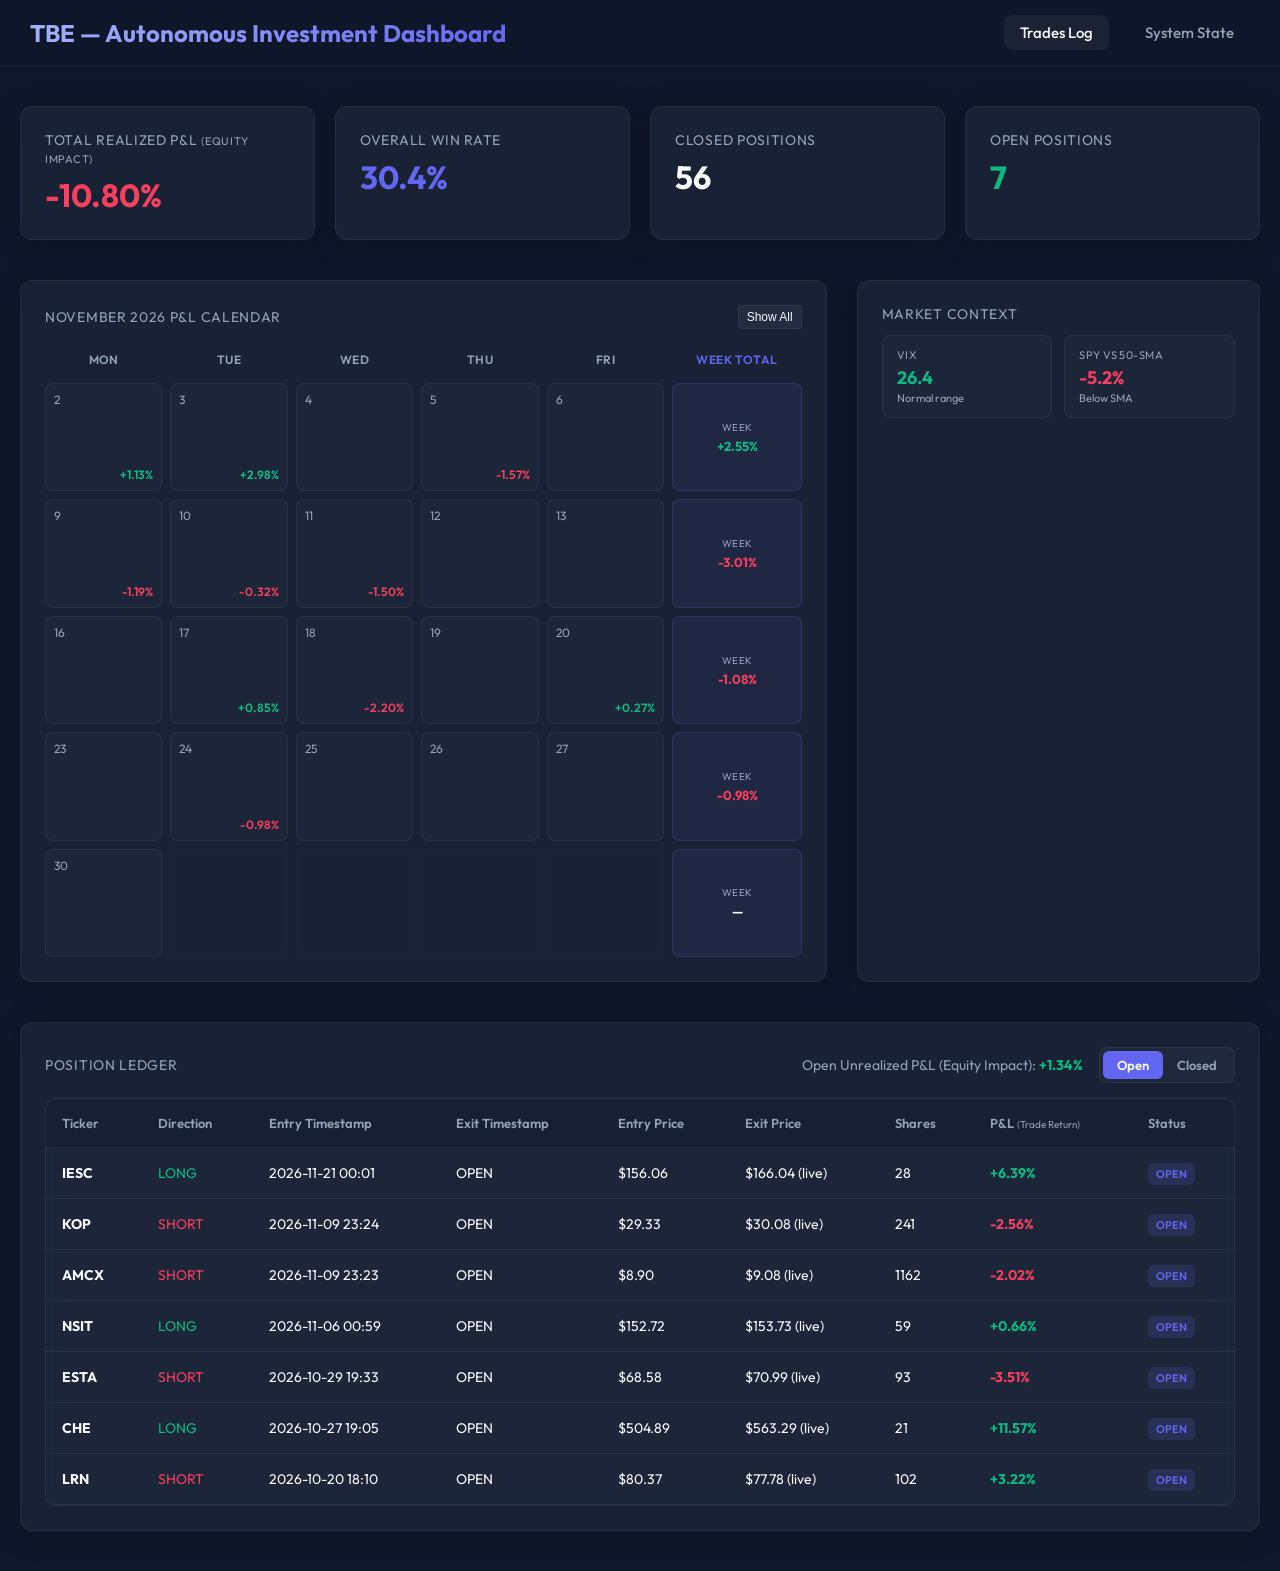
==== commit ddc5bb33: "Auto-update dashboard rendered assets [skip ci]" ====
--- a/docs/index.html
+++ b/docs/index.html
@@ -22,19 +22,19 @@
         <div class="summary-grid">
             <div class="card">
                 <div class="card-title">Total Realized P&amp;L <span style="font-size:11px; color:var(--text-secondary); font-weight:400;">(Equity Impact)</span></div>
-                <div class="card-val val-rose">-9.82%</div>
+                <div class="card-val val-rose">-10.80%</div>
             </div>
             <div class="card">
                 <div class="card-title">Overall Win Rate</div>
-                <div class="card-val val-indigo">30.9%</div>
+                <div class="card-val val-indigo">30.4%</div>
             </div>
             <div class="card">
                 <div class="card-title">Closed Positions</div>
-                <div class="card-val">55</div>
+                <div class="card-val">56</div>
             </div>
             <div class="card">
                 <div class="card-title">Open Positions</div>
-                <div class="card-val val-green">8</div>
+                <div class="card-val val-green">7</div>
             </div>
         </div>
 
@@ -149,7 +149,7 @@
             
             <div class="calendar-day" onclick="filterDate('2026-11-24')">
                 <div class="calendar-day-num">24</div>
-                <div class="calendar-day-pnl "></div>
+                <div class="calendar-day-pnl val-rose">-0.98%</div>
             </div>
             
             <div class="calendar-day" onclick="filterDate('2026-11-25')">
@@ -169,7 +169,7 @@
             
         <div class="calendar-week-total" onclick='filterWeek(["2026-11-23", "2026-11-24", "2026-11-25", "2026-11-26", "2026-11-27"])'>
             <div class="calendar-week-total-label">Week</div>
-            <div class="calendar-week-total-val ">—</div>
+            <div class="calendar-week-total-val val-rose">-0.98%</div>
         </div>
         
             <div class="calendar-day" onclick="filterDate('2026-11-30')">
@@ -282,7 +282,7 @@
             
             <div class="calendar-mobile-row" onclick="filterDate('2026-11-24')">
                 <div class="calendar-mobile-row-date">Tue 24</div>
-                <div class="calendar-mobile-row-pnl ">—</div>
+                <div class="calendar-mobile-row-pnl val-rose">-0.98%</div>
             </div>
             
             <div class="calendar-mobile-row" onclick="filterDate('2026-11-25')">
@@ -302,7 +302,7 @@
             
         <div class="calendar-mobile-week-total" onclick='filterWeek(["2026-11-23", "2026-11-24", "2026-11-25", "2026-11-26", "2026-11-27"])'>
             <span>Week Total</span>
-            <span class="">—</span>
+            <span class="val-rose">-0.98%</span>
         </div>
         
             <div class="calendar-mobile-row" onclick="filterDate('2026-11-30')">
@@ -323,12 +323,12 @@
                 <div class="market-context-row">
                     <div class="market-chip">
                         <div class="market-chip-label">VIX</div>
-                        <div class="market-chip-val val-green">26.6</div>
+                        <div class="market-chip-val val-green">26.4</div>
                         <div class="market-chip-sub">Normal range</div>
                     </div>
                     <div class="market-chip">
                         <div class="market-chip-label">SPY vs 50-SMA</div>
-                        <div class="market-chip-val val-rose">-4.9%</div>
+                        <div class="market-chip-val val-rose">-5.2%</div>
                         <div class="market-chip-sub">Below SMA</div>
                     </div>
                 </div>
@@ -341,7 +341,7 @@
                 <div style="display:flex; align-items:center; gap:16px; flex-wrap:wrap;">
                     <div class="ledger-sum">
                         <span id="ledger-sum-label">Open Unrealized P&amp;L (Equity Impact):</span>
-                        <span id="ledger-sum-val" class="ledger-sum-val val-green">+1.13%</span>
+                        <span id="ledger-sum-val" class="ledger-sum-val val-green">+1.34%</span>
                     </div>
                     <div class="ledger-toggle">
                         <button id="toggle-open-btn" class="ledger-toggle-btn active" onclick="toggleLedgerView('OPEN')">Open</button>
@@ -366,40 +366,40 @@
                     </thead>
                     <tbody id="trades-table-body">
                         
-        <tr data-close-date="" data-status="OPEN" onclick='showTradeDetail({"_id": "6b00df6aaa8dd17031a260fb", "ticker": "IESC", "direction": "LONG", "entry_price": 156.05999755859375, "share_count": 28, "combined_score": 2.0, "risk_pct_used": 1.5, "equity_at_entry": 89847.2469001278, "initial_stop": 109.33773040771484, "current_stop": 123.76000282981178, "take_profit": 249.50453186035156, "confidence_tier": "STRONG", "status": "OPEN", "entry_timestamp": "2026-11-21T00:01:46.116000", "exit_price": 170.9199981689453, "exit_timestamp": null, "exit_reason": null, "realized_pnl": 416.08001708984375, "highest_high_since_entry": 170.9199981689453, "lowest_low_since_entry": 156.05999755859375, "reasoning_chain": {"candidate_id": "6b00df46f9392577c349c83f", "trigger_type": "EARNINGS_SURPRISE", "confidence_tier": "STRONG", "combined_score": 2.0, "atr_22": 15.574089050292969, "risk_pct_allocated": 1.5, "is_sized_down": false, "original_shares": 28, "regime_state_at_decision": "RISK_OFF"}, "trade_return_pct": 0.09521979266193617, "equity_pct": 0.004630971247815184, "ai_conviction": "STRONG_SUPPORT", "ai_rationale": "IESC reported significant financial growth with Q4 revenue increasing 55% and operating income rising 108% year-over-year, which validates the earnings surprise. While the stock is currently trading lower due to broader market sentiment and sector-specific headwinds, the underlying fundamental performance remains strong, further supported by an authorized $350 million share repurchase program.", "ai_risk_flags": ["Market volatility (Fear and Greed Index at Extreme Fear)", "Sector-wide downward pressure on data center infrastructure stocks", "Stock price near 52-week lows despite strong earnings", "Executive compensation and incentive plans linked to complex performance thresholds"]})'>
+        <tr data-close-date="" data-status="OPEN" onclick='showTradeDetail({"_id": "6b00df6aaa8dd17031a260fb", "ticker": "IESC", "direction": "LONG", "entry_price": 156.05999755859375, "share_count": 28, "combined_score": 2.0, "risk_pct_used": 1.5, "equity_at_entry": 89847.2469001278, "initial_stop": 109.33773040771484, "current_stop": 124.07909323952416, "take_profit": 249.50453186035156, "confidence_tier": "STRONG", "status": "OPEN", "entry_timestamp": "2026-11-21T00:01:46.116000", "exit_price": 166.0399932861328, "exit_timestamp": null, "exit_reason": null, "realized_pnl": 279.43988037109375, "highest_high_since_entry": 170.9199981689453, "lowest_low_since_entry": 156.05999755859375, "reasoning_chain": {"candidate_id": "6b00df46f9392577c349c83f", "trigger_type": "EARNINGS_SURPRISE", "confidence_tier": "STRONG", "combined_score": 2.0, "atr_22": 15.574089050292969, "risk_pct_allocated": 1.5, "is_sized_down": false, "original_shares": 28, "regime_state_at_decision": "RISK_OFF"}, "trade_return_pct": 0.0639497365350913, "equity_pct": 0.0031101663101787964, "ai_conviction": "STRONG_SUPPORT", "ai_rationale": "IESC reported significant financial growth with Q4 revenue increasing 55% and operating income rising 108% year-over-year, which validates the earnings surprise. While the stock is currently trading lower due to broader market sentiment and sector-specific headwinds, the underlying fundamental performance remains strong, further supported by an authorized $350 million share repurchase program.", "ai_risk_flags": ["Market volatility (Fear and Greed Index at Extreme Fear)", "Sector-wide downward pressure on data center infrastructure stocks", "Stock price near 52-week lows despite strong earnings", "Executive compensation and incentive plans linked to complex performance thresholds"]})'>
             <td><strong>IESC</strong></td>
             <td class="val-green">LONG</td>
             <td>2026-11-21 00:01</td>
             <td>OPEN</td>
             <td>$156.06</td>
-            <td>$170.92 (live)</td>
+            <td>$166.04 (live)</td>
             <td>28</td>
-            <td class="val-green"><strong>+9.52%</strong></td>
+            <td class="val-green"><strong>+6.39%</strong></td>
             <td><span class="badge badge-open">Open</span></td>
         </tr>
         
-        <tr data-close-date="" data-status="OPEN" onclick='showTradeDetail({"_id": "6af25610afb1f0de448e2b7e", "ticker": "KOP", "direction": "SHORT", "entry_price": 29.329999923706055, "share_count": 241, "combined_score": 2.0, "risk_pct_used": 1.5, "equity_at_entry": 96289.9869408202, "initial_stop": 35.29931857369163, "current_stop": 35.29931857369163, "take_profit": 17.391362623734906, "confidence_tier": "STRONG", "status": "OPEN", "entry_timestamp": "2026-11-09T23:24:00.544000", "exit_price": 29.489999771118164, "exit_timestamp": null, "exit_reason": null, "realized_pnl": -38.55996322631836, "highest_high_since_entry": 31.719999313354492, "lowest_low_since_entry": 29.040000915527344, "reasoning_chain": {"candidate_id": "6af2557770fde3f93c8e8660", "trigger_type": "EARNINGS_SURPRISE", "confidence_tier": "STRONG", "combined_score": 2.0, "atr_22": 1.9897728833285244, "risk_pct_allocated": 1.5, "is_sized_down": false, "original_shares": 241, "regime_state_at_decision": "RISK_OFF"}, "trade_return_pct": -0.005455160171438973, "equity_pct": -0.0004004566253604053, "ai_conviction": "STRONG_SUPPORT", "ai_rationale": "KOP reported a significant earnings and revenue miss, combined with a downward revision to its 2026 earnings guidance. The company cited margin pressure due to rising raw material and freight costs that are outpacing its ability to pass costs to customers, supporting the short thesis.", "ai_risk_flags": ["EARNINGS_MISS", "REVENUE_MISS", "GUIDANCE_CUT", "MARGIN_COMPRESSION", "RISING_INPUT_COSTS"]})'>
+        <tr data-close-date="" data-status="OPEN" onclick='showTradeDetail({"_id": "6af25610afb1f0de448e2b7e", "ticker": "KOP", "direction": "SHORT", "entry_price": 29.329999923706055, "share_count": 241, "combined_score": 2.0, "risk_pct_used": 1.5, "equity_at_entry": 96289.9869408202, "initial_stop": 35.29931857369163, "current_stop": 35.29931857369163, "take_profit": 17.391362623734906, "confidence_tier": "STRONG", "status": "OPEN", "entry_timestamp": "2026-11-09T23:24:00.544000", "exit_price": 30.079999923706055, "exit_timestamp": null, "exit_reason": null, "realized_pnl": -180.75, "highest_high_since_entry": 31.719999313354492, "lowest_low_since_entry": 29.040000915527344, "reasoning_chain": {"candidate_id": "6af2557770fde3f93c8e8660", "trigger_type": "EARNINGS_SURPRISE", "confidence_tier": "STRONG", "combined_score": 2.0, "atr_22": 1.9897728833285244, "risk_pct_allocated": 1.5, "is_sized_down": false, "original_shares": 241, "regime_state_at_decision": "RISK_OFF"}, "trade_return_pct": -0.025571087690109757, "equity_pct": -0.001877142221559225, "ai_conviction": "STRONG_SUPPORT", "ai_rationale": "KOP reported a significant earnings and revenue miss, combined with a downward revision to its 2026 earnings guidance. The company cited margin pressure due to rising raw material and freight costs that are outpacing its ability to pass costs to customers, supporting the short thesis.", "ai_risk_flags": ["EARNINGS_MISS", "REVENUE_MISS", "GUIDANCE_CUT", "MARGIN_COMPRESSION", "RISING_INPUT_COSTS"]})'>
             <td><strong>KOP</strong></td>
             <td class="val-rose">SHORT</td>
             <td>2026-11-09 23:24</td>
             <td>OPEN</td>
             <td>$29.33</td>
-            <td>$29.49 (live)</td>
+            <td>$30.08 (live)</td>
             <td>241</td>
-            <td class="val-rose"><strong>-0.55%</strong></td>
+            <td class="val-rose"><strong>-2.56%</strong></td>
             <td><span class="badge badge-open">Open</span></td>
         </tr>
         
-        <tr data-close-date="" data-status="OPEN" onclick='showTradeDetail({"_id": "6af25609afb1f0de448e2b5d", "ticker": "DK", "direction": "LONG", "entry_price": 65.0, "share_count": 109, "combined_score": 2.0, "risk_pct_used": 1.5, "equity_at_entry": 96289.9869408202, "initial_stop": 51.854548367587, "current_stop": 56.272915788700566, "take_profit": 91.290903264826, "confidence_tier": "STRONG", "status": "OPEN", "entry_timestamp": "2026-11-09T23:23:53.785000", "exit_price": 57.88999938964844, "exit_timestamp": null, "exit_reason": null, "realized_pnl": -774.9900665283203, "highest_high_since_entry": 68.5, "lowest_low_since_entry": 57.88999938964844, "reasoning_chain": {"candidate_id": "6af2554d70fde3f93c8e8628", "trigger_type": "EARNINGS_SURPRISE", "confidence_tier": "STRONG", "combined_score": 2.0, "atr_22": 4.381817210804332, "risk_pct_allocated": 1.5, "is_sized_down": false, "original_shares": 109, "regime_state_at_decision": "RISK_OFF"}, "trade_return_pct": -0.10938462477463942, "equity_pct": -0.008048501107437359, "ai_conviction": "STRONG_SUPPORT", "ai_rationale": "Delek US Holdings reported a significant earnings beat with record Q3 net income and raised guidance, providing strong fundamental support for a long position. While the stock has experienced recent short-term price pullbacks and valuation concerns, the company's aggressive enterprise optimization targets and increased cash flow outlook justify a positive qualitative assessment.", "ai_risk_flags": ["momentum_cooling", "valuation_concerns", "market_saturation_fears", "weak_distribution_coverage"]})'>
+        <tr data-close-date="2026-11-24" data-status="CLOSED" onclick='showTradeDetail({"_id": "6af25609afb1f0de448e2b5d", "ticker": "DK", "direction": "LONG", "entry_price": 65.0, "share_count": 109, "combined_score": 2.0, "risk_pct_used": 1.5, "equity_at_entry": 96289.9869408202, "initial_stop": 51.854548367587, "current_stop": 56.272915788700566, "take_profit": 91.290903264826, "confidence_tier": "STRONG", "status": "CLOSED", "entry_timestamp": "2026-11-09T23:23:53.785000", "exit_price": 56.313262317310325, "exit_timestamp": "2026-11-24T23:15:31.404000", "exit_reason": "STOP", "realized_pnl": -946.8544074131745, "highest_high_since_entry": 68.5, "lowest_low_since_entry": 57.88999938964844, "reasoning_chain": {"candidate_id": "6af2554d70fde3f93c8e8628", "trigger_type": "EARNINGS_SURPRISE", "confidence_tier": "STRONG", "combined_score": 2.0, "atr_22": 4.381817210804332, "risk_pct_allocated": 1.5, "is_sized_down": false, "original_shares": 109, "regime_state_at_decision": "RISK_OFF"}, "equity_pct": -0.009833363130427163, "trade_return_pct": -0.13364211819522576, "ai_conviction": "STRONG_SUPPORT", "ai_rationale": "Delek US Holdings reported a significant earnings beat with record Q3 net income and raised guidance, providing strong fundamental support for a long position. While the stock has experienced recent short-term price pullbacks and valuation concerns, the company's aggressive enterprise optimization targets and increased cash flow outlook justify a positive qualitative assessment.", "ai_risk_flags": ["momentum_cooling", "valuation_concerns", "market_saturation_fears", "weak_distribution_coverage"]})'>
             <td><strong>DK</strong></td>
             <td class="val-green">LONG</td>
             <td>2026-11-09 23:23</td>
-            <td>OPEN</td>
+            <td>2026-11-24 23:15</td>
             <td>$65.00</td>
-            <td>$57.89 (live)</td>
+            <td>$56.31</td>
             <td>109</td>
-            <td class="val-rose"><strong>-10.94%</strong></td>
-            <td><span class="badge badge-open">Open</span></td>
+            <td class="val-rose"><strong>-13.36%</strong></td>
+            <td><span class="badge badge-closed">Closed</span></td>
         </tr>
         
         <tr data-close-date="2026-11-11" data-status="CLOSED" onclick='showTradeDetail({"_id": "6af25600afb1f0de448e2b32", "ticker": "PAYS", "direction": "LONG", "entry_price": 12.510000228881836, "share_count": 497, "combined_score": 2.0, "risk_pct_used": 1.5, "equity_at_entry": 96289.9869408202, "initial_stop": 9.607677893205123, "current_stop": 9.607677893205123, "take_profit": 18.314644900235262, "confidence_tier": "STRONG", "status": "CLOSED", "entry_timestamp": "2026-11-09T23:23:44.230000", "exit_price": 9.607677893205123, "exit_timestamp": "2026-11-11T21:54:51.194000", "exit_reason": "STOP", "realized_pnl": -1442.4542008313263, "highest_high_since_entry": 12.510000228881836, "lowest_low_since_entry": 10.140000343322754, "reasoning_chain": {"candidate_id": "6af254a970fde3f93c8e857f", "trigger_type": "EARNINGS_SURPRISE", "confidence_tier": "STRONG", "combined_score": 2.0, "atr_22": 0.9674407785589044, "risk_pct_allocated": 1.5, "is_sized_down": false, "original_shares": 497, "regime_state_at_decision": "RISK_OFF"}, "equity_pct": -0.01498031359914773, "trade_return_pct": -0.23200018246011872, "ai_conviction": "STRONG_SUPPORT", "ai_rationale": "Paysign reported record third-quarter 2026 revenue growth of 43% and a significant expansion in operating margin to 23.8%. These strong fundamentals, combined with reports of zero debt and high-growth leadership, reinforce the positive outlook for the company.", "ai_risk_flags": ["Market volatility", "Rich valuation", "Neutral market trend"]})'>
@@ -414,27 +414,27 @@
             <td><span class="badge badge-closed">Closed</span></td>
         </tr>
         
-        <tr data-close-date="" data-status="OPEN" onclick='showTradeDetail({"_id": "6af255e2afb1f0de448e2b08", "ticker": "AMCX", "direction": "SHORT", "entry_price": 8.899999618530273, "share_count": 1162, "combined_score": 2.0, "risk_pct_used": 1.5, "equity_at_entry": 96289.9869408202, "initial_stop": 10.142272233963013, "current_stop": 9.984999331561003, "take_profit": 6.415454387664795, "confidence_tier": "STRONG", "status": "OPEN", "entry_timestamp": "2026-11-09T23:23:14.674000", "exit_price": 9.1899995803833, "exit_timestamp": null, "exit_reason": null, "realized_pnl": -336.9799556732178, "highest_high_since_entry": 9.59000015258789, "lowest_low_since_entry": 8.604999542236328, "reasoning_chain": {"candidate_id": "6af253cf70fde3f93c8e84a3", "trigger_type": "EARNINGS_SURPRISE", "confidence_tier": "STRONG", "combined_score": 2.0, "atr_22": 0.4140908718109131, "risk_pct_allocated": 1.5, "is_sized_down": false, "original_shares": 1162, "regime_state_at_decision": "RISK_OFF"}, "trade_return_pct": -0.032584266773363894, "equity_pct": -0.003499636528981207, "ai_conviction": "STRONG_SUPPORT", "ai_rationale": "The company reported a significant earnings miss for the quarter ending June 30, 2026, with an actual EPS of -0.28 against a consensus of -0.0711, representing a substantial negative surprise. Furthermore, secondary reports highlight fundamental weaknesses including a 'cash problem,' mounting debt, and ongoing affiliate revenue declines, all of which support the bearish outlook.", "ai_risk_flags": ["debt_burden", "cash_flow_strain", "affiliate_declines", "negative_earnings_surprise"]})'>
+        <tr data-close-date="" data-status="OPEN" onclick='showTradeDetail({"_id": "6af255e2afb1f0de448e2b08", "ticker": "AMCX", "direction": "SHORT", "entry_price": 8.899999618530273, "share_count": 1162, "combined_score": 2.0, "risk_pct_used": 1.5, "equity_at_entry": 96289.9869408202, "initial_stop": 10.142272233963013, "current_stop": 9.984999331561003, "take_profit": 6.415454387664795, "confidence_tier": "STRONG", "status": "OPEN", "entry_timestamp": "2026-11-09T23:23:14.674000", "exit_price": 9.079999923706055, "exit_timestamp": null, "exit_reason": null, "realized_pnl": -209.1603546142578, "highest_high_since_entry": 9.59000015258789, "lowest_low_since_entry": 8.604999542236328, "reasoning_chain": {"candidate_id": "6af253cf70fde3f93c8e84a3", "trigger_type": "EARNINGS_SURPRISE", "confidence_tier": "STRONG", "combined_score": 2.0, "atr_22": 0.4140908718109131, "risk_pct_allocated": 1.5, "is_sized_down": false, "original_shares": 1162, "regime_state_at_decision": "RISK_OFF"}, "trade_return_pct": -0.020224754257405924, "equity_pct": -0.0021721921589085654, "ai_conviction": "STRONG_SUPPORT", "ai_rationale": "The company reported a significant earnings miss for the quarter ending June 30, 2026, with an actual EPS of -0.28 against a consensus of -0.0711, representing a substantial negative surprise. Furthermore, secondary reports highlight fundamental weaknesses including a 'cash problem,' mounting debt, and ongoing affiliate revenue declines, all of which support the bearish outlook.", "ai_risk_flags": ["debt_burden", "cash_flow_strain", "affiliate_declines", "negative_earnings_surprise"]})'>
             <td><strong>AMCX</strong></td>
             <td class="val-rose">SHORT</td>
             <td>2026-11-09 23:23</td>
             <td>OPEN</td>
             <td>$8.90</td>
-            <td>$9.19 (live)</td>
+            <td>$9.08 (live)</td>
             <td>1162</td>
-            <td class="val-rose"><strong>-3.26%</strong></td>
+            <td class="val-rose"><strong>-2.02%</strong></td>
             <td><span class="badge badge-open">Open</span></td>
         </tr>
         
-        <tr data-close-date="" data-status="OPEN" onclick='showTradeDetail({"_id": "6aed2689621131e8196c4049", "ticker": "NSIT", "direction": "LONG", "entry_price": 152.72000122070312, "share_count": 59, "combined_score": 2.0, "risk_pct_used": 1.5, "equity_at_entry": 94365.11089958125, "initial_stop": 128.77523456920278, "current_stop": 147.2995543046431, "take_profit": 200.60953452370384, "confidence_tier": "STRONG", "status": "OPEN", "entry_timestamp": "2026-11-06T00:59:53.450000", "exit_price": 158.6300048828125, "exit_timestamp": null, "exit_reason": null, "realized_pnl": 348.6902160644531, "highest_high_since_entry": 172.85000610351562, "lowest_low_since_entry": 150.44000244140625, "reasoning_chain": {"candidate_id": "6aed242470fde3f93c81edf3", "trigger_type": "EARNINGS_SURPRISE", "confidence_tier": "STRONG", "combined_score": 2.0, "atr_22": 7.981588883833452, "risk_pct_allocated": 1.5, "is_sized_down": false, "original_shares": 59, "regime_state_at_decision": "RISK_OFF"}, "trade_return_pct": 0.03869829501617499, "equity_pct": 0.0036951179598094493, "ai_conviction": "STRONG_SUPPORT", "ai_rationale": "Insight Enterprises delivered a significant earnings beat of 25.9% above consensus and reported strong revenue growth, bolstered by demand in infrastructure and cloud services. While management noted potential headwinds regarding memory pricing and a slower fourth quarter, the overall financial performance for the reported quarter remains robust.", "ai_risk_flags": ["slower_fourth_quarter_outlook", "memory_pricing_concerns"]})'>
+        <tr data-close-date="" data-status="OPEN" onclick='showTradeDetail({"_id": "6aed2689621131e8196c4049", "ticker": "NSIT", "direction": "LONG", "entry_price": 152.72000122070312, "share_count": 59, "combined_score": 2.0, "risk_pct_used": 1.5, "equity_at_entry": 94365.11089958125, "initial_stop": 128.77523456920278, "current_stop": 147.2995543046431, "take_profit": 200.60953452370384, "confidence_tier": "STRONG", "status": "OPEN", "entry_timestamp": "2026-11-06T00:59:53.450000", "exit_price": 153.72999572753906, "exit_timestamp": null, "exit_reason": null, "realized_pnl": 59.58967590332031, "highest_high_since_entry": 172.85000610351562, "lowest_low_since_entry": 150.44000244140625, "reasoning_chain": {"candidate_id": "6aed242470fde3f93c81edf3", "trigger_type": "EARNINGS_SURPRISE", "confidence_tier": "STRONG", "combined_score": 2.0, "atr_22": 7.981588883833452, "risk_pct_allocated": 1.5, "is_sized_down": false, "original_shares": 59, "regime_state_at_decision": "RISK_OFF"}, "trade_return_pct": 0.0066133741406690085, "equity_pct": 0.0006314799541403892, "ai_conviction": "STRONG_SUPPORT", "ai_rationale": "Insight Enterprises delivered a significant earnings beat of 25.9% above consensus and reported strong revenue growth, bolstered by demand in infrastructure and cloud services. While management noted potential headwinds regarding memory pricing and a slower fourth quarter, the overall financial performance for the reported quarter remains robust.", "ai_risk_flags": ["slower_fourth_quarter_outlook", "memory_pricing_concerns"]})'>
             <td><strong>NSIT</strong></td>
             <td class="val-green">LONG</td>
             <td>2026-11-06 00:59</td>
             <td>OPEN</td>
             <td>$152.72</td>
-            <td>$158.63 (live)</td>
+            <td>$153.73 (live)</td>
             <td>59</td>
-            <td class="val-green"><strong>+3.87%</strong></td>
+            <td class="val-green"><strong>+0.66%</strong></td>
             <td><span class="badge badge-open">Open</span></td>
         </tr>
         
@@ -474,15 +474,15 @@
             <td><span class="badge badge-closed">Closed</span></td>
         </tr>
         
-        <tr data-close-date="" data-status="OPEN" onclick='showTradeDetail({"_id": "6ae39fa6d7a9ca53c50331e1", "ticker": "ESTA", "direction": "SHORT", "entry_price": 68.58499908447266, "share_count": 93, "combined_score": 1.0, "risk_pct_used": 1.0, "equity_at_entry": 96074.52938511557, "initial_stop": 78.80818367004395, "current_stop": 72.04886540499601, "take_profit": 48.13862991333008, "confidence_tier": "MODERATE", "status": "OPEN", "entry_timestamp": "2026-10-29T19:33:58.344000", "exit_price": 70.5, "exit_timestamp": null, "exit_reason": null, "realized_pnl": -178.09508514404297, "highest_high_since_entry": 71.36000061035156, "lowest_low_since_entry": 61.0, "reasoning_chain": {"candidate_id": "6ae39c9532e8623a49dd875e", "trigger_type": "EARNINGS_SURPRISE", "confidence_tier": "MODERATE", "combined_score": 1.0, "atr_22": 3.4077281951904297, "risk_pct_allocated": 1.0, "is_sized_down": false, "original_shares": 93, "regime_state_at_decision": "RISK_ON"}, "trade_return_pct": -0.02792157091332369, "equity_pct": -0.001853718007091633, "ai_conviction": "MODERATE_SUPPORT", "ai_rationale": "The company reported a Q3 earnings miss, with EPS of $(0.35) missing the $(0.26) consensus estimate, representing a significant negative surprise. Additionally, TD Cowen lowered its price target for ESTA following the earnings release, which reinforces the bearish sentiment supporting a short position.", "ai_risk_flags": ["EARNINGS_MISS", "ANALYST_PRICE_TARGET_DOWNGRADE", "NEGATIVE_EPS_TREND"]})'>
+        <tr data-close-date="" data-status="OPEN" onclick='showTradeDetail({"_id": "6ae39fa6d7a9ca53c50331e1", "ticker": "ESTA", "direction": "SHORT", "entry_price": 68.58499908447266, "share_count": 93, "combined_score": 1.0, "risk_pct_used": 1.0, "equity_at_entry": 96074.52938511557, "initial_stop": 78.80818367004395, "current_stop": 72.04886540499601, "take_profit": 48.13862991333008, "confidence_tier": "MODERATE", "status": "OPEN", "entry_timestamp": "2026-10-29T19:33:58.344000", "exit_price": 70.98999786376953, "exit_timestamp": null, "exit_reason": null, "realized_pnl": -223.66488647460938, "highest_high_since_entry": 71.36000061035156, "lowest_low_since_entry": 61.0, "reasoning_chain": {"candidate_id": "6ae39c9532e8623a49dd875e", "trigger_type": "EARNINGS_SURPRISE", "confidence_tier": "MODERATE", "combined_score": 1.0, "atr_22": 3.4077281951904297, "risk_pct_allocated": 1.0, "is_sized_down": false, "original_shares": 93, "regime_state_at_decision": "RISK_ON"}, "trade_return_pct": -0.035065959195169784, "equity_pct": -0.002328035202525393, "ai_conviction": "MODERATE_SUPPORT", "ai_rationale": "The company reported a Q3 earnings miss, with EPS of $(0.35) missing the $(0.26) consensus estimate, representing a significant negative surprise. Additionally, TD Cowen lowered its price target for ESTA following the earnings release, which reinforces the bearish sentiment supporting a short position.", "ai_risk_flags": ["EARNINGS_MISS", "ANALYST_PRICE_TARGET_DOWNGRADE", "NEGATIVE_EPS_TREND"]})'>
             <td><strong>ESTA</strong></td>
             <td class="val-rose">SHORT</td>
             <td>2026-10-29 19:33</td>
             <td>OPEN</td>
             <td>$68.58</td>
-            <td>$70.50 (live)</td>
+            <td>$70.99 (live)</td>
             <td>93</td>
-            <td class="val-rose"><strong>-2.79%</strong></td>
+            <td class="val-rose"><strong>-3.51%</strong></td>
             <td><span class="badge badge-open">Open</span></td>
         </tr>
         
@@ -570,27 +570,27 @@
             <td><span class="badge badge-closed">Closed</span></td>
         </tr>
         
-        <tr data-close-date="" data-status="OPEN" onclick='showTradeDetail({"_id": "6ae0f6058735ef052bfc6685", "ticker": "CHE", "direction": "LONG", "entry_price": 504.8924865722656, "share_count": 21, "combined_score": 0.5, "risk_pct_used": 0.75, "equity_at_entry": 92784.81056541065, "initial_stop": 471.8215498490767, "current_stop": 512.1403681509182, "take_profit": 571.0343600186435, "confidence_tier": "MODERATE", "status": "OPEN", "entry_timestamp": "2026-10-27T19:05:41.587000", "exit_price": 559.9299926757812, "exit_timestamp": null, "exit_reason": null, "realized_pnl": 1155.7876281738281, "highest_high_since_entry": 559.9299926757812, "lowest_low_since_entry": 504.8924865722656, "reasoning_chain": {"candidate_id": "6ae0f4bf32e8623a49dae7a5", "trigger_type": "EARNINGS_SURPRISE", "confidence_tier": "MODERATE", "combined_score": 0.5, "atr_22": 11.023645574396307, "risk_pct_allocated": 0.75, "is_sized_down": false, "original_shares": 21, "regime_state_at_decision": "RISK_ON"}, "trade_return_pct": 0.10900836825116443, "equity_pct": 0.012456646956874809, "ai_conviction": "MODERATE_SUPPORT", "ai_rationale": "The company filed an 8-K confirming the release of financial results which align with the earnings surprise data. While the report confirms operational results were released, the provided text does not contain specific qualitative commentary, but the positive earnings surprise serves as fundamental support for a long thesis.", "ai_risk_flags": ["LIMITED_DISCLOSURE_DETAIL"]})'>
+        <tr data-close-date="" data-status="OPEN" onclick='showTradeDetail({"_id": "6ae0f6058735ef052bfc6685", "ticker": "CHE", "direction": "LONG", "entry_price": 504.8924865722656, "share_count": 21, "combined_score": 0.5, "risk_pct_used": 0.75, "equity_at_entry": 92784.81056541065, "initial_stop": 471.8215498490767, "current_stop": 515.5209913817208, "take_profit": 571.0343600186435, "confidence_tier": "MODERATE", "status": "OPEN", "entry_timestamp": "2026-10-27T19:05:41.587000", "exit_price": 563.2899780273438, "exit_timestamp": null, "exit_reason": null, "realized_pnl": 1226.3473205566406, "highest_high_since_entry": 563.2899780273438, "lowest_low_since_entry": 504.8924865722656, "reasoning_chain": {"candidate_id": "6ae0f4bf32e8623a49dae7a5", "trigger_type": "EARNINGS_SURPRISE", "confidence_tier": "MODERATE", "combined_score": 0.5, "atr_22": 11.023645574396307, "risk_pct_allocated": 0.75, "is_sized_down": false, "original_shares": 21, "regime_state_at_decision": "RISK_ON"}, "trade_return_pct": 0.11566322139499624, "equity_pct": 0.0132171129421243, "ai_conviction": "MODERATE_SUPPORT", "ai_rationale": "The company filed an 8-K confirming the release of financial results which align with the earnings surprise data. While the report confirms operational results were released, the provided text does not contain specific qualitative commentary, but the positive earnings surprise serves as fundamental support for a long thesis.", "ai_risk_flags": ["LIMITED_DISCLOSURE_DETAIL"]})'>
             <td><strong>CHE</strong></td>
             <td class="val-green">LONG</td>
             <td>2026-10-27 19:05</td>
             <td>OPEN</td>
             <td>$504.89</td>
-            <td>$559.93 (live)</td>
+            <td>$563.29 (live)</td>
             <td>21</td>
-            <td class="val-green"><strong>+10.90%</strong></td>
+            <td class="val-green"><strong>+11.57%</strong></td>
             <td><span class="badge badge-open">Open</span></td>
         </tr>
         
-        <tr data-close-date="" data-status="OPEN" onclick='showTradeDetail({"_id": "6ad7ae90a1e963179b064373", "ticker": "LRN", "direction": "SHORT", "entry_price": 80.37000274658203, "share_count": 102, "combined_score": 0.5, "risk_pct_used": 0.75, "equity_at_entry": 93043.05034250864, "initial_stop": 87.19807121970437, "current_stop": 82.4999982660467, "take_profit": 66.71386580033736, "confidence_tier": "MODERATE", "status": "OPEN", "entry_timestamp": "2026-10-20T18:10:24.514000", "exit_price": 76.47000122070312, "exit_timestamp": null, "exit_reason": null, "realized_pnl": 397.80015563964844, "highest_high_since_entry": 80.69999694824219, "lowest_low_since_entry": 74.58000183105469, "reasoning_chain": {"candidate_id": "6ad7ae21c5c214b31063a3e1", "trigger_type": "EARNINGS_SURPRISE", "confidence_tier": "MODERATE", "combined_score": 0.5, "atr_22": 2.2760228243741123, "risk_pct_allocated": 0.75, "is_sized_down": false, "original_shares": 102, "regime_state_at_decision": "RISK_ON"}, "trade_return_pct": 0.04852558656960809, "equity_pct": 0.004275441896791568, "ai_conviction": "NEUTRAL", "ai_rationale": "While the company missed earnings expectations, the impact of the negative EPS surprise is tempered by the announcement of an extended stock repurchase program, which signals management's confidence and commitment to capital returns. Furthermore, the news regarding an acquisition of a similarly named firm appears unrelated to the registrant, and the forward-looking statements detail significant operational risks that could impact future performance.", "ai_risk_flags": ["earnings_miss", "regulatory_uncertainty", "market_competition", "cybersecurity_risks", "operational_dependency"]})'>
+        <tr data-close-date="" data-status="OPEN" onclick='showTradeDetail({"_id": "6ad7ae90a1e963179b064373", "ticker": "LRN", "direction": "SHORT", "entry_price": 80.37000274658203, "share_count": 102, "combined_score": 0.5, "risk_pct_used": 0.75, "equity_at_entry": 93043.05034250864, "initial_stop": 87.19807121970437, "current_stop": 82.4999982660467, "take_profit": 66.71386580033736, "confidence_tier": "MODERATE", "status": "OPEN", "entry_timestamp": "2026-10-20T18:10:24.514000", "exit_price": 77.77999877929688, "exit_timestamp": null, "exit_reason": null, "realized_pnl": 264.18040466308594, "highest_high_since_entry": 80.69999694824219, "lowest_low_since_entry": 74.58000183105469, "reasoning_chain": {"candidate_id": "6ad7ae21c5c214b31063a3e1", "trigger_type": "EARNINGS_SURPRISE", "confidence_tier": "MODERATE", "combined_score": 0.5, "atr_22": 2.2760228243741123, "risk_pct_allocated": 0.75, "is_sized_down": false, "original_shares": 102, "regime_state_at_decision": "RISK_ON"}, "trade_return_pct": 0.032226003219780947, "equity_pct": 0.002839335164642487, "ai_conviction": "NEUTRAL", "ai_rationale": "While the company missed earnings expectations, the impact of the negative EPS surprise is tempered by the announcement of an extended stock repurchase program, which signals management's confidence and commitment to capital returns. Furthermore, the news regarding an acquisition of a similarly named firm appears unrelated to the registrant, and the forward-looking statements detail significant operational risks that could impact future performance.", "ai_risk_flags": ["earnings_miss", "regulatory_uncertainty", "market_competition", "cybersecurity_risks", "operational_dependency"]})'>
             <td><strong>LRN</strong></td>
             <td class="val-rose">SHORT</td>
             <td>2026-10-20 18:10</td>
             <td>OPEN</td>
             <td>$80.37</td>
-            <td>$76.47 (live)</td>
+            <td>$77.78 (live)</td>
             <td>102</td>
-            <td class="val-green"><strong>+4.85%</strong></td>
+            <td class="val-green"><strong>+3.22%</strong></td>
             <td><span class="badge badge-open">Open</span></td>
         </tr>
         
@@ -1127,42 +1127,42 @@
             </div>
             <div class="ledger-cards" id="ledger-cards-container">
                 
-        <div class="ledger-card" data-close-date="" data-status="OPEN" onclick='showTradeDetail({"_id": "6b00df6aaa8dd17031a260fb", "ticker": "IESC", "direction": "LONG", "entry_price": 156.05999755859375, "share_count": 28, "combined_score": 2.0, "risk_pct_used": 1.5, "equity_at_entry": 89847.2469001278, "initial_stop": 109.33773040771484, "current_stop": 123.76000282981178, "take_profit": 249.50453186035156, "confidence_tier": "STRONG", "status": "OPEN", "entry_timestamp": "2026-11-21T00:01:46.116000", "exit_price": 170.9199981689453, "exit_timestamp": null, "exit_reason": null, "realized_pnl": 416.08001708984375, "highest_high_since_entry": 170.9199981689453, "lowest_low_since_entry": 156.05999755859375, "reasoning_chain": {"candidate_id": "6b00df46f9392577c349c83f", "trigger_type": "EARNINGS_SURPRISE", "confidence_tier": "STRONG", "combined_score": 2.0, "atr_22": 15.574089050292969, "risk_pct_allocated": 1.5, "is_sized_down": false, "original_shares": 28, "regime_state_at_decision": "RISK_OFF"}, "trade_return_pct": 0.09521979266193617, "equity_pct": 0.004630971247815184, "ai_conviction": "STRONG_SUPPORT", "ai_rationale": "IESC reported significant financial growth with Q4 revenue increasing 55% and operating income rising 108% year-over-year, which validates the earnings surprise. While the stock is currently trading lower due to broader market sentiment and sector-specific headwinds, the underlying fundamental performance remains strong, further supported by an authorized $350 million share repurchase program.", "ai_risk_flags": ["Market volatility (Fear and Greed Index at Extreme Fear)", "Sector-wide downward pressure on data center infrastructure stocks", "Stock price near 52-week lows despite strong earnings", "Executive compensation and incentive plans linked to complex performance thresholds"]})'>
+        <div class="ledger-card" data-close-date="" data-status="OPEN" onclick='showTradeDetail({"_id": "6b00df6aaa8dd17031a260fb", "ticker": "IESC", "direction": "LONG", "entry_price": 156.05999755859375, "share_count": 28, "combined_score": 2.0, "risk_pct_used": 1.5, "equity_at_entry": 89847.2469001278, "initial_stop": 109.33773040771484, "current_stop": 124.07909323952416, "take_profit": 249.50453186035156, "confidence_tier": "STRONG", "status": "OPEN", "entry_timestamp": "2026-11-21T00:01:46.116000", "exit_price": 166.0399932861328, "exit_timestamp": null, "exit_reason": null, "realized_pnl": 279.43988037109375, "highest_high_since_entry": 170.9199981689453, "lowest_low_since_entry": 156.05999755859375, "reasoning_chain": {"candidate_id": "6b00df46f9392577c349c83f", "trigger_type": "EARNINGS_SURPRISE", "confidence_tier": "STRONG", "combined_score": 2.0, "atr_22": 15.574089050292969, "risk_pct_allocated": 1.5, "is_sized_down": false, "original_shares": 28, "regime_state_at_decision": "RISK_OFF"}, "trade_return_pct": 0.0639497365350913, "equity_pct": 0.0031101663101787964, "ai_conviction": "STRONG_SUPPORT", "ai_rationale": "IESC reported significant financial growth with Q4 revenue increasing 55% and operating income rising 108% year-over-year, which validates the earnings surprise. While the stock is currently trading lower due to broader market sentiment and sector-specific headwinds, the underlying fundamental performance remains strong, further supported by an authorized $350 million share repurchase program.", "ai_risk_flags": ["Market volatility (Fear and Greed Index at Extreme Fear)", "Sector-wide downward pressure on data center infrastructure stocks", "Stock price near 52-week lows despite strong earnings", "Executive compensation and incentive plans linked to complex performance thresholds"]})'>
             <div class="ledger-card-top">
                 <span class="ledger-card-ticker">IESC <span class="val-green">LONG</span></span>
                 <span class="badge badge-open">Open</span>
             </div>
             <div class="ledger-card-grid">
                 <div><span class="ledger-card-grid-label">Entry</span> $156.06</div>
-                <div><span class="ledger-card-grid-label">Exit</span> $170.92 (live)</div>
+                <div><span class="ledger-card-grid-label">Exit</span> $166.04 (live)</div>
                 <div><span class="ledger-card-grid-label">Shares</span> 28</div>
-                <div class="val-green"><span class="ledger-card-grid-label">Trade Return</span> <strong>+9.52%</strong></div>
-            </div>
-        </div>
-        
-        <div class="ledger-card" data-close-date="" data-status="OPEN" onclick='showTradeDetail({"_id": "6af25610afb1f0de448e2b7e", "ticker": "KOP", "direction": "SHORT", "entry_price": 29.329999923706055, "share_count": 241, "combined_score": 2.0, "risk_pct_used": 1.5, "equity_at_entry": 96289.9869408202, "initial_stop": 35.29931857369163, "current_stop": 35.29931857369163, "take_profit": 17.391362623734906, "confidence_tier": "STRONG", "status": "OPEN", "entry_timestamp": "2026-11-09T23:24:00.544000", "exit_price": 29.489999771118164, "exit_timestamp": null, "exit_reason": null, "realized_pnl": -38.55996322631836, "highest_high_since_entry": 31.719999313354492, "lowest_low_since_entry": 29.040000915527344, "reasoning_chain": {"candidate_id": "6af2557770fde3f93c8e8660", "trigger_type": "EARNINGS_SURPRISE", "confidence_tier": "STRONG", "combined_score": 2.0, "atr_22": 1.9897728833285244, "risk_pct_allocated": 1.5, "is_sized_down": false, "original_shares": 241, "regime_state_at_decision": "RISK_OFF"}, "trade_return_pct": -0.005455160171438973, "equity_pct": -0.0004004566253604053, "ai_conviction": "STRONG_SUPPORT", "ai_rationale": "KOP reported a significant earnings and revenue miss, combined with a downward revision to its 2026 earnings guidance. The company cited margin pressure due to rising raw material and freight costs that are outpacing its ability to pass costs to customers, supporting the short thesis.", "ai_risk_flags": ["EARNINGS_MISS", "REVENUE_MISS", "GUIDANCE_CUT", "MARGIN_COMPRESSION", "RISING_INPUT_COSTS"]})'>
+                <div class="val-green"><span class="ledger-card-grid-label">Trade Return</span> <strong>+6.39%</strong></div>
+            </div>
+        </div>
+        
+        <div class="ledger-card" data-close-date="" data-status="OPEN" onclick='showTradeDetail({"_id": "6af25610afb1f0de448e2b7e", "ticker": "KOP", "direction": "SHORT", "entry_price": 29.329999923706055, "share_count": 241, "combined_score": 2.0, "risk_pct_used": 1.5, "equity_at_entry": 96289.9869408202, "initial_stop": 35.29931857369163, "current_stop": 35.29931857369163, "take_profit": 17.391362623734906, "confidence_tier": "STRONG", "status": "OPEN", "entry_timestamp": "2026-11-09T23:24:00.544000", "exit_price": 30.079999923706055, "exit_timestamp": null, "exit_reason": null, "realized_pnl": -180.75, "highest_high_since_entry": 31.719999313354492, "lowest_low_since_entry": 29.040000915527344, "reasoning_chain": {"candidate_id": "6af2557770fde3f93c8e8660", "trigger_type": "EARNINGS_SURPRISE", "confidence_tier": "STRONG", "combined_score": 2.0, "atr_22": 1.9897728833285244, "risk_pct_allocated": 1.5, "is_sized_down": false, "original_shares": 241, "regime_state_at_decision": "RISK_OFF"}, "trade_return_pct": -0.025571087690109757, "equity_pct": -0.001877142221559225, "ai_conviction": "STRONG_SUPPORT", "ai_rationale": "KOP reported a significant earnings and revenue miss, combined with a downward revision to its 2026 earnings guidance. The company cited margin pressure due to rising raw material and freight costs that are outpacing its ability to pass costs to customers, supporting the short thesis.", "ai_risk_flags": ["EARNINGS_MISS", "REVENUE_MISS", "GUIDANCE_CUT", "MARGIN_COMPRESSION", "RISING_INPUT_COSTS"]})'>
             <div class="ledger-card-top">
                 <span class="ledger-card-ticker">KOP <span class="val-rose">SHORT</span></span>
                 <span class="badge badge-open">Open</span>
             </div>
             <div class="ledger-card-grid">
                 <div><span class="ledger-card-grid-label">Entry</span> $29.33</div>
-                <div><span class="ledger-card-grid-label">Exit</span> $29.49 (live)</div>
+                <div><span class="ledger-card-grid-label">Exit</span> $30.08 (live)</div>
                 <div><span class="ledger-card-grid-label">Shares</span> 241</div>
-                <div class="val-rose"><span class="ledger-card-grid-label">Trade Return</span> <strong>-0.55%</strong></div>
-            </div>
-        </div>
-        
-        <div class="ledger-card" data-close-date="" data-status="OPEN" onclick='showTradeDetail({"_id": "6af25609afb1f0de448e2b5d", "ticker": "DK", "direction": "LONG", "entry_price": 65.0, "share_count": 109, "combined_score": 2.0, "risk_pct_used": 1.5, "equity_at_entry": 96289.9869408202, "initial_stop": 51.854548367587, "current_stop": 56.272915788700566, "take_profit": 91.290903264826, "confidence_tier": "STRONG", "status": "OPEN", "entry_timestamp": "2026-11-09T23:23:53.785000", "exit_price": 57.88999938964844, "exit_timestamp": null, "exit_reason": null, "realized_pnl": -774.9900665283203, "highest_high_since_entry": 68.5, "lowest_low_since_entry": 57.88999938964844, "reasoning_chain": {"candidate_id": "6af2554d70fde3f93c8e8628", "trigger_type": "EARNINGS_SURPRISE", "confidence_tier": "STRONG", "combined_score": 2.0, "atr_22": 4.381817210804332, "risk_pct_allocated": 1.5, "is_sized_down": false, "original_shares": 109, "regime_state_at_decision": "RISK_OFF"}, "trade_return_pct": -0.10938462477463942, "equity_pct": -0.008048501107437359, "ai_conviction": "STRONG_SUPPORT", "ai_rationale": "Delek US Holdings reported a significant earnings beat with record Q3 net income and raised guidance, providing strong fundamental support for a long position. While the stock has experienced recent short-term price pullbacks and valuation concerns, the company's aggressive enterprise optimization targets and increased cash flow outlook justify a positive qualitative assessment.", "ai_risk_flags": ["momentum_cooling", "valuation_concerns", "market_saturation_fears", "weak_distribution_coverage"]})'>
+                <div class="val-rose"><span class="ledger-card-grid-label">Trade Return</span> <strong>-2.56%</strong></div>
+            </div>
+        </div>
+        
+        <div class="ledger-card" data-close-date="2026-11-24" data-status="CLOSED" onclick='showTradeDetail({"_id": "6af25609afb1f0de448e2b5d", "ticker": "DK", "direction": "LONG", "entry_price": 65.0, "share_count": 109, "combined_score": 2.0, "risk_pct_used": 1.5, "equity_at_entry": 96289.9869408202, "initial_stop": 51.854548367587, "current_stop": 56.272915788700566, "take_profit": 91.290903264826, "confidence_tier": "STRONG", "status": "CLOSED", "entry_timestamp": "2026-11-09T23:23:53.785000", "exit_price": 56.313262317310325, "exit_timestamp": "2026-11-24T23:15:31.404000", "exit_reason": "STOP", "realized_pnl": -946.8544074131745, "highest_high_since_entry": 68.5, "lowest_low_since_entry": 57.88999938964844, "reasoning_chain": {"candidate_id": "6af2554d70fde3f93c8e8628", "trigger_type": "EARNINGS_SURPRISE", "confidence_tier": "STRONG", "combined_score": 2.0, "atr_22": 4.381817210804332, "risk_pct_allocated": 1.5, "is_sized_down": false, "original_shares": 109, "regime_state_at_decision": "RISK_OFF"}, "equity_pct": -0.009833363130427163, "trade_return_pct": -0.13364211819522576, "ai_conviction": "STRONG_SUPPORT", "ai_rationale": "Delek US Holdings reported a significant earnings beat with record Q3 net income and raised guidance, providing strong fundamental support for a long position. While the stock has experienced recent short-term price pullbacks and valuation concerns, the company's aggressive enterprise optimization targets and increased cash flow outlook justify a positive qualitative assessment.", "ai_risk_flags": ["momentum_cooling", "valuation_concerns", "market_saturation_fears", "weak_distribution_coverage"]})'>
             <div class="ledger-card-top">
                 <span class="ledger-card-ticker">DK <span class="val-green">LONG</span></span>
-                <span class="badge badge-open">Open</span>
+                <span class="badge badge-closed">Closed</span>
             </div>
             <div class="ledger-card-grid">
                 <div><span class="ledger-card-grid-label">Entry</span> $65.00</div>
-                <div><span class="ledger-card-grid-label">Exit</span> $57.89 (live)</div>
+                <div><span class="ledger-card-grid-label">Exit</span> $56.31</div>
                 <div><span class="ledger-card-grid-label">Shares</span> 109</div>
-                <div class="val-rose"><span class="ledger-card-grid-label">Trade Return</span> <strong>-10.94%</strong></div>
+                <div class="val-rose"><span class="ledger-card-grid-label">Trade Return</span> <strong>-13.36%</strong></div>
             </div>
         </div>
         
@@ -1179,29 +1179,29 @@
             </div>
         </div>
         
-        <div class="ledger-card" data-close-date="" data-status="OPEN" onclick='showTradeDetail({"_id": "6af255e2afb1f0de448e2b08", "ticker": "AMCX", "direction": "SHORT", "entry_price": 8.899999618530273, "share_count": 1162, "combined_score": 2.0, "risk_pct_used": 1.5, "equity_at_entry": 96289.9869408202, "initial_stop": 10.142272233963013, "current_stop": 9.984999331561003, "take_profit": 6.415454387664795, "confidence_tier": "STRONG", "status": "OPEN", "entry_timestamp": "2026-11-09T23:23:14.674000", "exit_price": 9.1899995803833, "exit_timestamp": null, "exit_reason": null, "realized_pnl": -336.9799556732178, "highest_high_since_entry": 9.59000015258789, "lowest_low_since_entry": 8.604999542236328, "reasoning_chain": {"candidate_id": "6af253cf70fde3f93c8e84a3", "trigger_type": "EARNINGS_SURPRISE", "confidence_tier": "STRONG", "combined_score": 2.0, "atr_22": 0.4140908718109131, "risk_pct_allocated": 1.5, "is_sized_down": false, "original_shares": 1162, "regime_state_at_decision": "RISK_OFF"}, "trade_return_pct": -0.032584266773363894, "equity_pct": -0.003499636528981207, "ai_conviction": "STRONG_SUPPORT", "ai_rationale": "The company reported a significant earnings miss for the quarter ending June 30, 2026, with an actual EPS of -0.28 against a consensus of -0.0711, representing a substantial negative surprise. Furthermore, secondary reports highlight fundamental weaknesses including a 'cash problem,' mounting debt, and ongoing affiliate revenue declines, all of which support the bearish outlook.", "ai_risk_flags": ["debt_burden", "cash_flow_strain", "affiliate_declines", "negative_earnings_surprise"]})'>
+        <div class="ledger-card" data-close-date="" data-status="OPEN" onclick='showTradeDetail({"_id": "6af255e2afb1f0de448e2b08", "ticker": "AMCX", "direction": "SHORT", "entry_price": 8.899999618530273, "share_count": 1162, "combined_score": 2.0, "risk_pct_used": 1.5, "equity_at_entry": 96289.9869408202, "initial_stop": 10.142272233963013, "current_stop": 9.984999331561003, "take_profit": 6.415454387664795, "confidence_tier": "STRONG", "status": "OPEN", "entry_timestamp": "2026-11-09T23:23:14.674000", "exit_price": 9.079999923706055, "exit_timestamp": null, "exit_reason": null, "realized_pnl": -209.1603546142578, "highest_high_since_entry": 9.59000015258789, "lowest_low_since_entry": 8.604999542236328, "reasoning_chain": {"candidate_id": "6af253cf70fde3f93c8e84a3", "trigger_type": "EARNINGS_SURPRISE", "confidence_tier": "STRONG", "combined_score": 2.0, "atr_22": 0.4140908718109131, "risk_pct_allocated": 1.5, "is_sized_down": false, "original_shares": 1162, "regime_state_at_decision": "RISK_OFF"}, "trade_return_pct": -0.020224754257405924, "equity_pct": -0.0021721921589085654, "ai_conviction": "STRONG_SUPPORT", "ai_rationale": "The company reported a significant earnings miss for the quarter ending June 30, 2026, with an actual EPS of -0.28 against a consensus of -0.0711, representing a substantial negative surprise. Furthermore, secondary reports highlight fundamental weaknesses including a 'cash problem,' mounting debt, and ongoing affiliate revenue declines, all of which support the bearish outlook.", "ai_risk_flags": ["debt_burden", "cash_flow_strain", "affiliate_declines", "negative_earnings_surprise"]})'>
             <div class="ledger-card-top">
                 <span class="ledger-card-ticker">AMCX <span class="val-rose">SHORT</span></span>
                 <span class="badge badge-open">Open</span>
             </div>
             <div class="ledger-card-grid">
                 <div><span class="ledger-card-grid-label">Entry</span> $8.90</div>
-                <div><span class="ledger-card-grid-label">Exit</span> $9.19 (live)</div>
+                <div><span class="ledger-card-grid-label">Exit</span> $9.08 (live)</div>
                 <div><span class="ledger-card-grid-label">Shares</span> 1162</div>
-                <div class="val-rose"><span class="ledger-card-grid-label">Trade Return</span> <strong>-3.26%</strong></div>
-            </div>
-        </div>
-        
-        <div class="ledger-card" data-close-date="" data-status="OPEN" onclick='showTradeDetail({"_id": "6aed2689621131e8196c4049", "ticker": "NSIT", "direction": "LONG", "entry_price": 152.72000122070312, "share_count": 59, "combined_score": 2.0, "risk_pct_used": 1.5, "equity_at_entry": 94365.11089958125, "initial_stop": 128.77523456920278, "current_stop": 147.2995543046431, "take_profit": 200.60953452370384, "confidence_tier": "STRONG", "status": "OPEN", "entry_timestamp": "2026-11-06T00:59:53.450000", "exit_price": 158.6300048828125, "exit_timestamp": null, "exit_reason": null, "realized_pnl": 348.6902160644531, "highest_high_since_entry": 172.85000610351562, "lowest_low_since_entry": 150.44000244140625, "reasoning_chain": {"candidate_id": "6aed242470fde3f93c81edf3", "trigger_type": "EARNINGS_SURPRISE", "confidence_tier": "STRONG", "combined_score": 2.0, "atr_22": 7.981588883833452, "risk_pct_allocated": 1.5, "is_sized_down": false, "original_shares": 59, "regime_state_at_decision": "RISK_OFF"}, "trade_return_pct": 0.03869829501617499, "equity_pct": 0.0036951179598094493, "ai_conviction": "STRONG_SUPPORT", "ai_rationale": "Insight Enterprises delivered a significant earnings beat of 25.9% above consensus and reported strong revenue growth, bolstered by demand in infrastructure and cloud services. While management noted potential headwinds regarding memory pricing and a slower fourth quarter, the overall financial performance for the reported quarter remains robust.", "ai_risk_flags": ["slower_fourth_quarter_outlook", "memory_pricing_concerns"]})'>
+                <div class="val-rose"><span class="ledger-card-grid-label">Trade Return</span> <strong>-2.02%</strong></div>
+            </div>
+        </div>
+        
+        <div class="ledger-card" data-close-date="" data-status="OPEN" onclick='showTradeDetail({"_id": "6aed2689621131e8196c4049", "ticker": "NSIT", "direction": "LONG", "entry_price": 152.72000122070312, "share_count": 59, "combined_score": 2.0, "risk_pct_used": 1.5, "equity_at_entry": 94365.11089958125, "initial_stop": 128.77523456920278, "current_stop": 147.2995543046431, "take_profit": 200.60953452370384, "confidence_tier": "STRONG", "status": "OPEN", "entry_timestamp": "2026-11-06T00:59:53.450000", "exit_price": 153.72999572753906, "exit_timestamp": null, "exit_reason": null, "realized_pnl": 59.58967590332031, "highest_high_since_entry": 172.85000610351562, "lowest_low_since_entry": 150.44000244140625, "reasoning_chain": {"candidate_id": "6aed242470fde3f93c81edf3", "trigger_type": "EARNINGS_SURPRISE", "confidence_tier": "STRONG", "combined_score": 2.0, "atr_22": 7.981588883833452, "risk_pct_allocated": 1.5, "is_sized_down": false, "original_shares": 59, "regime_state_at_decision": "RISK_OFF"}, "trade_return_pct": 0.0066133741406690085, "equity_pct": 0.0006314799541403892, "ai_conviction": "STRONG_SUPPORT", "ai_rationale": "Insight Enterprises delivered a significant earnings beat of 25.9% above consensus and reported strong revenue growth, bolstered by demand in infrastructure and cloud services. While management noted potential headwinds regarding memory pricing and a slower fourth quarter, the overall financial performance for the reported quarter remains robust.", "ai_risk_flags": ["slower_fourth_quarter_outlook", "memory_pricing_concerns"]})'>
             <div class="ledger-card-top">
                 <span class="ledger-card-ticker">NSIT <span class="val-green">LONG</span></span>
                 <span class="badge badge-open">Open</span>
             </div>
             <div class="ledger-card-grid">
                 <div><span class="ledger-card-grid-label">Entry</span> $152.72</div>
-                <div><span class="ledger-card-grid-label">Exit</span> $158.63 (live)</div>
+                <div><span class="ledger-card-grid-label">Exit</span> $153.73 (live)</div>
                 <div><span class="ledger-card-grid-label">Shares</span> 59</div>
-                <div class="val-green"><span class="ledger-card-grid-label">Trade Return</span> <strong>+3.87%</strong></div>
+                <div class="val-green"><span class="ledger-card-grid-label">Trade Return</span> <strong>+0.66%</strong></div>
             </div>
         </div>
         
@@ -1244,16 +1244,16 @@
             </div>
         </div>
         
-        <div class="ledger-card" data-close-date="" data-status="OPEN" onclick='showTradeDetail({"_id": "6ae39fa6d7a9ca53c50331e1", "ticker": "ESTA", "direction": "SHORT", "entry_price": 68.58499908447266, "share_count": 93, "combined_score": 1.0, "risk_pct_used": 1.0, "equity_at_entry": 96074.52938511557, "initial_stop": 78.80818367004395, "current_stop": 72.04886540499601, "take_profit": 48.13862991333008, "confidence_tier": "MODERATE", "status": "OPEN", "entry_timestamp": "2026-10-29T19:33:58.344000", "exit_price": 70.5, "exit_timestamp": null, "exit_reason": null, "realized_pnl": -178.09508514404297, "highest_high_since_entry": 71.36000061035156, "lowest_low_since_entry": 61.0, "reasoning_chain": {"candidate_id": "6ae39c9532e8623a49dd875e", "trigger_type": "EARNINGS_SURPRISE", "confidence_tier": "MODERATE", "combined_score": 1.0, "atr_22": 3.4077281951904297, "risk_pct_allocated": 1.0, "is_sized_down": false, "original_shares": 93, "regime_state_at_decision": "RISK_ON"}, "trade_return_pct": -0.02792157091332369, "equity_pct": -0.001853718007091633, "ai_conviction": "MODERATE_SUPPORT", "ai_rationale": "The company reported a Q3 earnings miss, with EPS of $(0.35) missing the $(0.26) consensus estimate, representing a significant negative surprise. Additionally, TD Cowen lowered its price target for ESTA following the earnings release, which reinforces the bearish sentiment supporting a short position.", "ai_risk_flags": ["EARNINGS_MISS", "ANALYST_PRICE_TARGET_DOWNGRADE", "NEGATIVE_EPS_TREND"]})'>
+        <div class="ledger-card" data-close-date="" data-status="OPEN" onclick='showTradeDetail({"_id": "6ae39fa6d7a9ca53c50331e1", "ticker": "ESTA", "direction": "SHORT", "entry_price": 68.58499908447266, "share_count": 93, "combined_score": 1.0, "risk_pct_used": 1.0, "equity_at_entry": 96074.52938511557, "initial_stop": 78.80818367004395, "current_stop": 72.04886540499601, "take_profit": 48.13862991333008, "confidence_tier": "MODERATE", "status": "OPEN", "entry_timestamp": "2026-10-29T19:33:58.344000", "exit_price": 70.98999786376953, "exit_timestamp": null, "exit_reason": null, "realized_pnl": -223.66488647460938, "highest_high_since_entry": 71.36000061035156, "lowest_low_since_entry": 61.0, "reasoning_chain": {"candidate_id": "6ae39c9532e8623a49dd875e", "trigger_type": "EARNINGS_SURPRISE", "confidence_tier": "MODERATE", "combined_score": 1.0, "atr_22": 3.4077281951904297, "risk_pct_allocated": 1.0, "is_sized_down": false, "original_shares": 93, "regime_state_at_decision": "RISK_ON"}, "trade_return_pct": -0.035065959195169784, "equity_pct": -0.002328035202525393, "ai_conviction": "MODERATE_SUPPORT", "ai_rationale": "The company reported a Q3 earnings miss, with EPS of $(0.35) missing the $(0.26) consensus estimate, representing a significant negative surprise. Additionally, TD Cowen lowered its price target for ESTA following the earnings release, which reinforces the bearish sentiment supporting a short position.", "ai_risk_flags": ["EARNINGS_MISS", "ANALYST_PRICE_TARGET_DOWNGRADE", "NEGATIVE_EPS_TREND"]})'>
             <div class="ledger-card-top">
                 <span class="ledger-card-ticker">ESTA <span class="val-rose">SHORT</span></span>
                 <span class="badge badge-open">Open</span>
             </div>
             <div class="ledger-card-grid">
                 <div><span class="ledger-card-grid-label">Entry</span> $68.58</div>
-                <div><span class="ledger-card-grid-label">Exit</span> $70.50 (live)</div>
+                <div><span class="ledger-card-grid-label">Exit</span> $70.99 (live)</div>
                 <div><span class="ledger-card-grid-label">Shares</span> 93</div>
-                <div class="val-rose"><span class="ledger-card-grid-label">Trade Return</span> <strong>-2.79%</strong></div>
+                <div class="val-rose"><span class="ledger-card-grid-label">Trade Return</span> <strong>-3.51%</strong></div>
             </div>
         </div>
         
@@ -1348,29 +1348,29 @@
             </div>
         </div>
         
-        <div class="ledger-card" data-close-date="" data-status="OPEN" onclick='showTradeDetail({"_id": "6ae0f6058735ef052bfc6685", "ticker": "CHE", "direction": "LONG", "entry_price": 504.8924865722656, "share_count": 21, "combined_score": 0.5, "risk_pct_used": 0.75, "equity_at_entry": 92784.81056541065, "initial_stop": 471.8215498490767, "current_stop": 512.1403681509182, "take_profit": 571.0343600186435, "confidence_tier": "MODERATE", "status": "OPEN", "entry_timestamp": "2026-10-27T19:05:41.587000", "exit_price": 559.9299926757812, "exit_timestamp": null, "exit_reason": null, "realized_pnl": 1155.7876281738281, "highest_high_since_entry": 559.9299926757812, "lowest_low_since_entry": 504.8924865722656, "reasoning_chain": {"candidate_id": "6ae0f4bf32e8623a49dae7a5", "trigger_type": "EARNINGS_SURPRISE", "confidence_tier": "MODERATE", "combined_score": 0.5, "atr_22": 11.023645574396307, "risk_pct_allocated": 0.75, "is_sized_down": false, "original_shares": 21, "regime_state_at_decision": "RISK_ON"}, "trade_return_pct": 0.10900836825116443, "equity_pct": 0.012456646956874809, "ai_conviction": "MODERATE_SUPPORT", "ai_rationale": "The company filed an 8-K confirming the release of financial results which align with the earnings surprise data. While the report confirms operational results were released, the provided text does not contain specific qualitative commentary, but the positive earnings surprise serves as fundamental support for a long thesis.", "ai_risk_flags": ["LIMITED_DISCLOSURE_DETAIL"]})'>
+        <div class="ledger-card" data-close-date="" data-status="OPEN" onclick='showTradeDetail({"_id": "6ae0f6058735ef052bfc6685", "ticker": "CHE", "direction": "LONG", "entry_price": 504.8924865722656, "share_count": 21, "combined_score": 0.5, "risk_pct_used": 0.75, "equity_at_entry": 92784.81056541065, "initial_stop": 471.8215498490767, "current_stop": 515.5209913817208, "take_profit": 571.0343600186435, "confidence_tier": "MODERATE", "status": "OPEN", "entry_timestamp": "2026-10-27T19:05:41.587000", "exit_price": 563.2899780273438, "exit_timestamp": null, "exit_reason": null, "realized_pnl": 1226.3473205566406, "highest_high_since_entry": 563.2899780273438, "lowest_low_since_entry": 504.8924865722656, "reasoning_chain": {"candidate_id": "6ae0f4bf32e8623a49dae7a5", "trigger_type": "EARNINGS_SURPRISE", "confidence_tier": "MODERATE", "combined_score": 0.5, "atr_22": 11.023645574396307, "risk_pct_allocated": 0.75, "is_sized_down": false, "original_shares": 21, "regime_state_at_decision": "RISK_ON"}, "trade_return_pct": 0.11566322139499624, "equity_pct": 0.0132171129421243, "ai_conviction": "MODERATE_SUPPORT", "ai_rationale": "The company filed an 8-K confirming the release of financial results which align with the earnings surprise data. While the report confirms operational results were released, the provided text does not contain specific qualitative commentary, but the positive earnings surprise serves as fundamental support for a long thesis.", "ai_risk_flags": ["LIMITED_DISCLOSURE_DETAIL"]})'>
             <div class="ledger-card-top">
                 <span class="ledger-card-ticker">CHE <span class="val-green">LONG</span></span>
                 <span class="badge badge-open">Open</span>
             </div>
             <div class="ledger-card-grid">
                 <div><span class="ledger-card-grid-label">Entry</span> $504.89</div>
-                <div><span class="ledger-card-grid-label">Exit</span> $559.93 (live)</div>
+                <div><span class="ledger-card-grid-label">Exit</span> $563.29 (live)</div>
                 <div><span class="ledger-card-grid-label">Shares</span> 21</div>
-                <div class="val-green"><span class="ledger-card-grid-label">Trade Return</span> <strong>+10.90%</strong></div>
-            </div>
-        </div>
-        
-        <div class="ledger-card" data-close-date="" data-status="OPEN" onclick='showTradeDetail({"_id": "6ad7ae90a1e963179b064373", "ticker": "LRN", "direction": "SHORT", "entry_price": 80.37000274658203, "share_count": 102, "combined_score": 0.5, "risk_pct_used": 0.75, "equity_at_entry": 93043.05034250864, "initial_stop": 87.19807121970437, "current_stop": 82.4999982660467, "take_profit": 66.71386580033736, "confidence_tier": "MODERATE", "status": "OPEN", "entry_timestamp": "2026-10-20T18:10:24.514000", "exit_price": 76.47000122070312, "exit_timestamp": null, "exit_reason": null, "realized_pnl": 397.80015563964844, "highest_high_since_entry": 80.69999694824219, "lowest_low_since_entry": 74.58000183105469, "reasoning_chain": {"candidate_id": "6ad7ae21c5c214b31063a3e1", "trigger_type": "EARNINGS_SURPRISE", "confidence_tier": "MODERATE", "combined_score": 0.5, "atr_22": 2.2760228243741123, "risk_pct_allocated": 0.75, "is_sized_down": false, "original_shares": 102, "regime_state_at_decision": "RISK_ON"}, "trade_return_pct": 0.04852558656960809, "equity_pct": 0.004275441896791568, "ai_conviction": "NEUTRAL", "ai_rationale": "While the company missed earnings expectations, the impact of the negative EPS surprise is tempered by the announcement of an extended stock repurchase program, which signals management's confidence and commitment to capital returns. Furthermore, the news regarding an acquisition of a similarly named firm appears unrelated to the registrant, and the forward-looking statements detail significant operational risks that could impact future performance.", "ai_risk_flags": ["earnings_miss", "regulatory_uncertainty", "market_competition", "cybersecurity_risks", "operational_dependency"]})'>
+                <div class="val-green"><span class="ledger-card-grid-label">Trade Return</span> <strong>+11.57%</strong></div>
+            </div>
+        </div>
+        
+        <div class="ledger-card" data-close-date="" data-status="OPEN" onclick='showTradeDetail({"_id": "6ad7ae90a1e963179b064373", "ticker": "LRN", "direction": "SHORT", "entry_price": 80.37000274658203, "share_count": 102, "combined_score": 0.5, "risk_pct_used": 0.75, "equity_at_entry": 93043.05034250864, "initial_stop": 87.19807121970437, "current_stop": 82.4999982660467, "take_profit": 66.71386580033736, "confidence_tier": "MODERATE", "status": "OPEN", "entry_timestamp": "2026-10-20T18:10:24.514000", "exit_price": 77.77999877929688, "exit_timestamp": null, "exit_reason": null, "realized_pnl": 264.18040466308594, "highest_high_since_entry": 80.69999694824219, "lowest_low_since_entry": 74.58000183105469, "reasoning_chain": {"candidate_id": "6ad7ae21c5c214b31063a3e1", "trigger_type": "EARNINGS_SURPRISE", "confidence_tier": "MODERATE", "combined_score": 0.5, "atr_22": 2.2760228243741123, "risk_pct_allocated": 0.75, "is_sized_down": false, "original_shares": 102, "regime_state_at_decision": "RISK_ON"}, "trade_return_pct": 0.032226003219780947, "equity_pct": 0.002839335164642487, "ai_conviction": "NEUTRAL", "ai_rationale": "While the company missed earnings expectations, the impact of the negative EPS surprise is tempered by the announcement of an extended stock repurchase program, which signals management's confidence and commitment to capital returns. Furthermore, the news regarding an acquisition of a similarly named firm appears unrelated to the registrant, and the forward-looking statements detail significant operational risks that could impact future performance.", "ai_risk_flags": ["earnings_miss", "regulatory_uncertainty", "market_competition", "cybersecurity_risks", "operational_dependency"]})'>
             <div class="ledger-card-top">
                 <span class="ledger-card-ticker">LRN <span class="val-rose">SHORT</span></span>
                 <span class="badge badge-open">Open</span>
             </div>
             <div class="ledger-card-grid">
                 <div><span class="ledger-card-grid-label">Entry</span> $80.37</div>
-                <div><span class="ledger-card-grid-label">Exit</span> $76.47 (live)</div>
+                <div><span class="ledger-card-grid-label">Exit</span> $77.78 (live)</div>
                 <div><span class="ledger-card-grid-label">Shares</span> 102</div>
-                <div class="val-green"><span class="ledger-card-grid-label">Trade Return</span> <strong>+4.85%</strong></div>
+                <div class="val-green"><span class="ledger-card-grid-label">Trade Return</span> <strong>+3.22%</strong></div>
             </div>
         </div>
         
@@ -2035,10 +2035,10 @@
     </div>
 
     <script>
-        const openPnlSum = 0.011255865792420406;
-        const closedPnlSum = -0.09818893003933846;
-        const openPnlCount = 8;
-        const closedPnlCount = 50;
+        const openPnlSum = 0.01342072478809279;
+        const closedPnlSum = -0.10802229316976567;
+        const openPnlCount = 7;
+        const closedPnlCount = 51;
         let ledgerStatusFilter = 'OPEN';
         let ledgerDateFilter = null; // null = no date restriction, otherwise a Set of "YYYY-MM-DD" strings
 
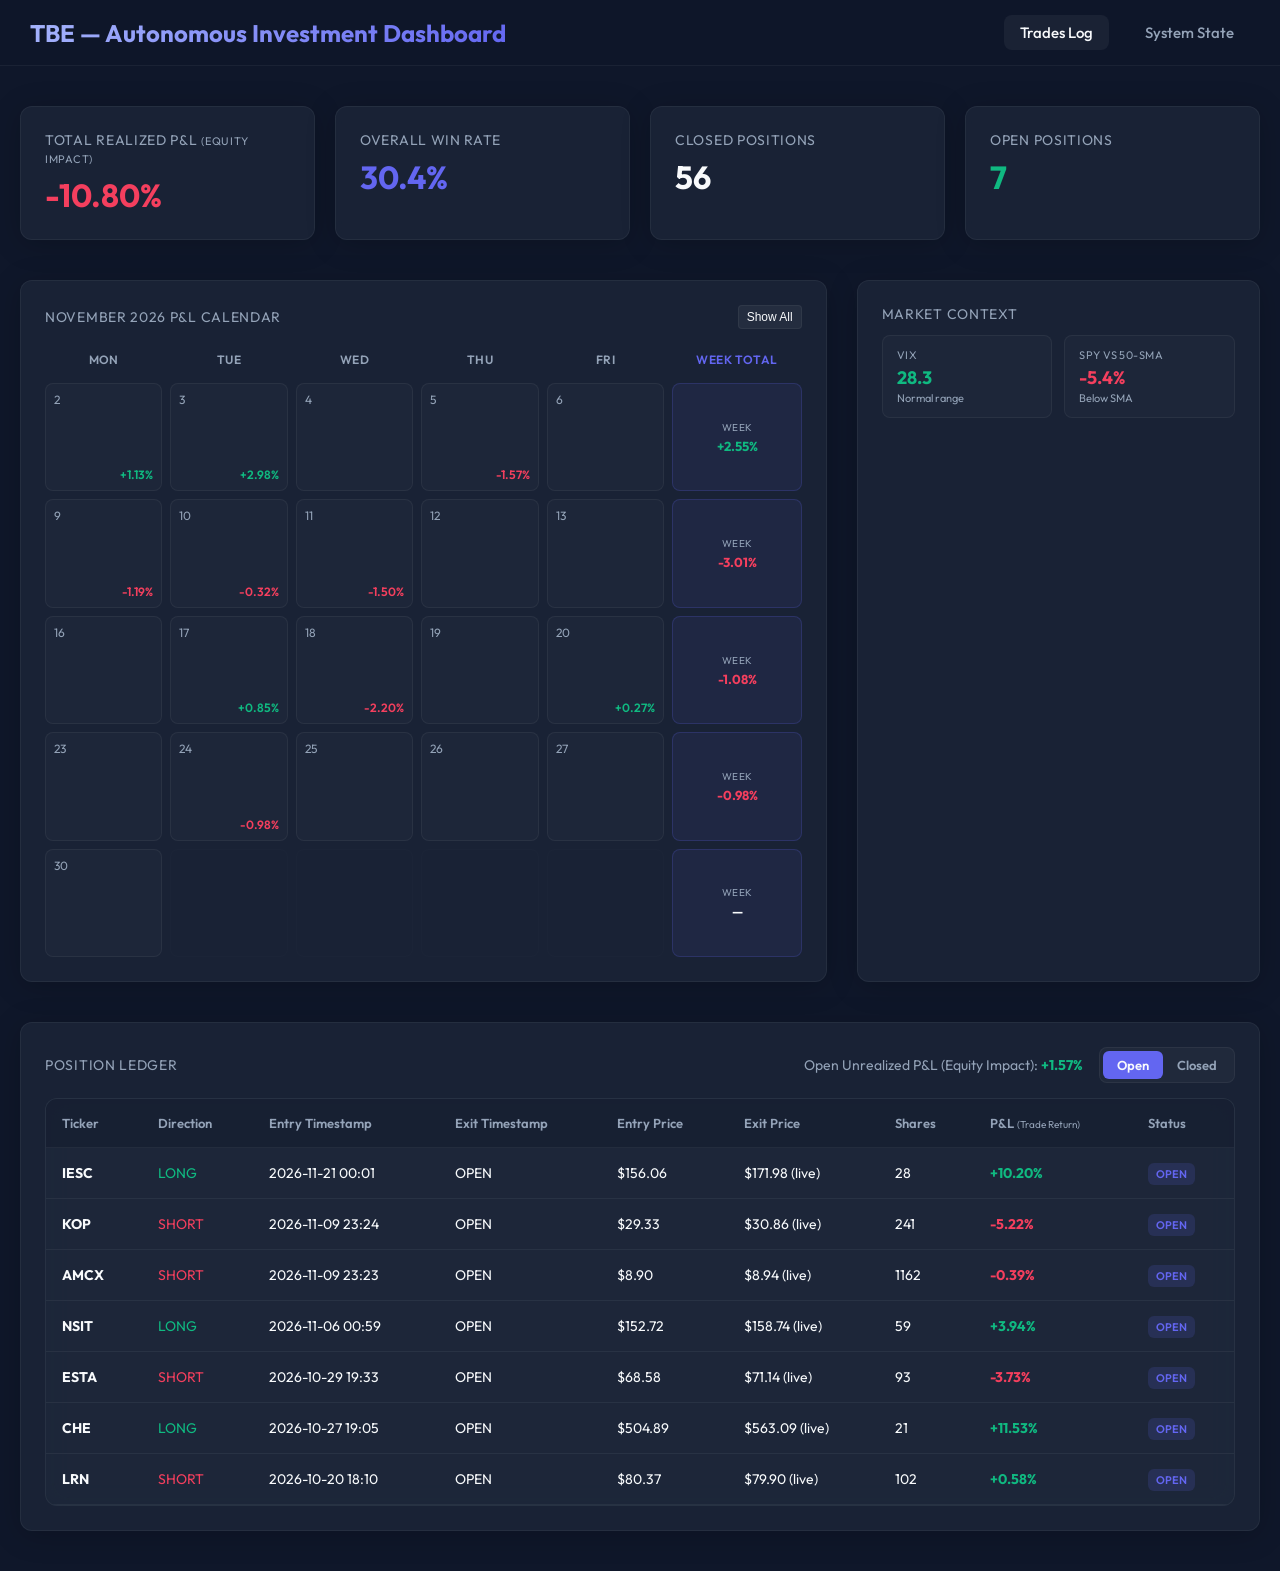
==== commit 232a3842: "Auto-update dashboard rendered assets [skip ci]" ====
--- a/docs/index.html
+++ b/docs/index.html
@@ -323,12 +323,12 @@
                 <div class="market-context-row">
                     <div class="market-chip">
                         <div class="market-chip-label">VIX</div>
-                        <div class="market-chip-val val-green">26.4</div>
+                        <div class="market-chip-val val-green">28.3</div>
                         <div class="market-chip-sub">Normal range</div>
                     </div>
                     <div class="market-chip">
                         <div class="market-chip-label">SPY vs 50-SMA</div>
-                        <div class="market-chip-val val-rose">-5.2%</div>
+                        <div class="market-chip-val val-rose">-5.4%</div>
                         <div class="market-chip-sub">Below SMA</div>
                     </div>
                 </div>
@@ -341,7 +341,7 @@
                 <div style="display:flex; align-items:center; gap:16px; flex-wrap:wrap;">
                     <div class="ledger-sum">
                         <span id="ledger-sum-label">Open Unrealized P&amp;L (Equity Impact):</span>
-                        <span id="ledger-sum-val" class="ledger-sum-val val-green">+1.34%</span>
+                        <span id="ledger-sum-val" class="ledger-sum-val val-green">+1.57%</span>
                     </div>
                     <div class="ledger-toggle">
                         <button id="toggle-open-btn" class="ledger-toggle-btn active" onclick="toggleLedgerView('OPEN')">Open</button>
@@ -366,27 +366,27 @@
                     </thead>
                     <tbody id="trades-table-body">
                         
-        <tr data-close-date="" data-status="OPEN" onclick='showTradeDetail({"_id": "6b00df6aaa8dd17031a260fb", "ticker": "IESC", "direction": "LONG", "entry_price": 156.05999755859375, "share_count": 28, "combined_score": 2.0, "risk_pct_used": 1.5, "equity_at_entry": 89847.2469001278, "initial_stop": 109.33773040771484, "current_stop": 124.07909323952416, "take_profit": 249.50453186035156, "confidence_tier": "STRONG", "status": "OPEN", "entry_timestamp": "2026-11-21T00:01:46.116000", "exit_price": 166.0399932861328, "exit_timestamp": null, "exit_reason": null, "realized_pnl": 279.43988037109375, "highest_high_since_entry": 170.9199981689453, "lowest_low_since_entry": 156.05999755859375, "reasoning_chain": {"candidate_id": "6b00df46f9392577c349c83f", "trigger_type": "EARNINGS_SURPRISE", "confidence_tier": "STRONG", "combined_score": 2.0, "atr_22": 15.574089050292969, "risk_pct_allocated": 1.5, "is_sized_down": false, "original_shares": 28, "regime_state_at_decision": "RISK_OFF"}, "trade_return_pct": 0.0639497365350913, "equity_pct": 0.0031101663101787964, "ai_conviction": "STRONG_SUPPORT", "ai_rationale": "IESC reported significant financial growth with Q4 revenue increasing 55% and operating income rising 108% year-over-year, which validates the earnings surprise. While the stock is currently trading lower due to broader market sentiment and sector-specific headwinds, the underlying fundamental performance remains strong, further supported by an authorized $350 million share repurchase program.", "ai_risk_flags": ["Market volatility (Fear and Greed Index at Extreme Fear)", "Sector-wide downward pressure on data center infrastructure stocks", "Stock price near 52-week lows despite strong earnings", "Executive compensation and incentive plans linked to complex performance thresholds"]})'>
+        <tr data-close-date="" data-status="OPEN" onclick='showTradeDetail({"_id": "6b00df6aaa8dd17031a260fb", "ticker": "IESC", "direction": "LONG", "entry_price": 156.05999755859375, "share_count": 28, "combined_score": 2.0, "risk_pct_used": 1.5, "equity_at_entry": 89847.2469001278, "initial_stop": 109.33773040771484, "current_stop": 124.20431865345347, "take_profit": 249.50453186035156, "confidence_tier": "STRONG", "status": "OPEN", "entry_timestamp": "2026-11-21T00:01:46.116000", "exit_price": 171.97999572753906, "exit_timestamp": null, "exit_reason": null, "realized_pnl": 445.75994873046875, "highest_high_since_entry": 171.97999572753906, "lowest_low_since_entry": 156.05999755859375, "reasoning_chain": {"candidate_id": "6b00df46f9392577c349c83f", "trigger_type": "EARNINGS_SURPRISE", "confidence_tier": "STRONG", "combined_score": 2.0, "atr_22": 15.574089050292969, "risk_pct_allocated": 1.5, "is_sized_down": false, "original_shares": 28, "regime_state_at_decision": "RISK_OFF"}, "trade_return_pct": 0.10201203651158616, "equity_pct": 0.004961308933883813, "ai_conviction": "STRONG_SUPPORT", "ai_rationale": "IESC reported significant financial growth with Q4 revenue increasing 55% and operating income rising 108% year-over-year, which validates the earnings surprise. While the stock is currently trading lower due to broader market sentiment and sector-specific headwinds, the underlying fundamental performance remains strong, further supported by an authorized $350 million share repurchase program.", "ai_risk_flags": ["Market volatility (Fear and Greed Index at Extreme Fear)", "Sector-wide downward pressure on data center infrastructure stocks", "Stock price near 52-week lows despite strong earnings", "Executive compensation and incentive plans linked to complex performance thresholds"]})'>
             <td><strong>IESC</strong></td>
             <td class="val-green">LONG</td>
             <td>2026-11-21 00:01</td>
             <td>OPEN</td>
             <td>$156.06</td>
-            <td>$166.04 (live)</td>
+            <td>$171.98 (live)</td>
             <td>28</td>
-            <td class="val-green"><strong>+6.39%</strong></td>
+            <td class="val-green"><strong>+10.20%</strong></td>
             <td><span class="badge badge-open">Open</span></td>
         </tr>
         
-        <tr data-close-date="" data-status="OPEN" onclick='showTradeDetail({"_id": "6af25610afb1f0de448e2b7e", "ticker": "KOP", "direction": "SHORT", "entry_price": 29.329999923706055, "share_count": 241, "combined_score": 2.0, "risk_pct_used": 1.5, "equity_at_entry": 96289.9869408202, "initial_stop": 35.29931857369163, "current_stop": 35.29931857369163, "take_profit": 17.391362623734906, "confidence_tier": "STRONG", "status": "OPEN", "entry_timestamp": "2026-11-09T23:24:00.544000", "exit_price": 30.079999923706055, "exit_timestamp": null, "exit_reason": null, "realized_pnl": -180.75, "highest_high_since_entry": 31.719999313354492, "lowest_low_since_entry": 29.040000915527344, "reasoning_chain": {"candidate_id": "6af2557770fde3f93c8e8660", "trigger_type": "EARNINGS_SURPRISE", "confidence_tier": "STRONG", "combined_score": 2.0, "atr_22": 1.9897728833285244, "risk_pct_allocated": 1.5, "is_sized_down": false, "original_shares": 241, "regime_state_at_decision": "RISK_OFF"}, "trade_return_pct": -0.025571087690109757, "equity_pct": -0.001877142221559225, "ai_conviction": "STRONG_SUPPORT", "ai_rationale": "KOP reported a significant earnings and revenue miss, combined with a downward revision to its 2026 earnings guidance. The company cited margin pressure due to rising raw material and freight costs that are outpacing its ability to pass costs to customers, supporting the short thesis.", "ai_risk_flags": ["EARNINGS_MISS", "REVENUE_MISS", "GUIDANCE_CUT", "MARGIN_COMPRESSION", "RISING_INPUT_COSTS"]})'>
+        <tr data-close-date="" data-status="OPEN" onclick='showTradeDetail({"_id": "6af25610afb1f0de448e2b7e", "ticker": "KOP", "direction": "SHORT", "entry_price": 29.329999923706055, "share_count": 241, "combined_score": 2.0, "risk_pct_used": 1.5, "equity_at_entry": 96289.9869408202, "initial_stop": 35.29931857369163, "current_stop": 35.29931857369163, "take_profit": 17.391362623734906, "confidence_tier": "STRONG", "status": "OPEN", "entry_timestamp": "2026-11-09T23:24:00.544000", "exit_price": 30.860000610351562, "exit_timestamp": null, "exit_reason": null, "realized_pnl": -368.7301654815674, "highest_high_since_entry": 31.719999313354492, "lowest_low_since_entry": 29.040000915527344, "reasoning_chain": {"candidate_id": "6af2557770fde3f93c8e8660", "trigger_type": "EARNINGS_SURPRISE", "confidence_tier": "STRONG", "combined_score": 2.0, "atr_22": 1.9897728833285244, "risk_pct_allocated": 1.5, "is_sized_down": false, "original_shares": 241, "regime_state_at_decision": "RISK_OFF"}, "trade_return_pct": -0.052165042298853895, "equity_pct": -0.003829371850555851, "ai_conviction": "STRONG_SUPPORT", "ai_rationale": "KOP reported a significant earnings and revenue miss, combined with a downward revision to its 2026 earnings guidance. The company cited margin pressure due to rising raw material and freight costs that are outpacing its ability to pass costs to customers, supporting the short thesis.", "ai_risk_flags": ["EARNINGS_MISS", "REVENUE_MISS", "GUIDANCE_CUT", "MARGIN_COMPRESSION", "RISING_INPUT_COSTS"]})'>
             <td><strong>KOP</strong></td>
             <td class="val-rose">SHORT</td>
             <td>2026-11-09 23:24</td>
             <td>OPEN</td>
             <td>$29.33</td>
-            <td>$30.08 (live)</td>
+            <td>$30.86 (live)</td>
             <td>241</td>
-            <td class="val-rose"><strong>-2.56%</strong></td>
+            <td class="val-rose"><strong>-5.22%</strong></td>
             <td><span class="badge badge-open">Open</span></td>
         </tr>
         
@@ -414,27 +414,27 @@
             <td><span class="badge badge-closed">Closed</span></td>
         </tr>
         
-        <tr data-close-date="" data-status="OPEN" onclick='showTradeDetail({"_id": "6af255e2afb1f0de448e2b08", "ticker": "AMCX", "direction": "SHORT", "entry_price": 8.899999618530273, "share_count": 1162, "combined_score": 2.0, "risk_pct_used": 1.5, "equity_at_entry": 96289.9869408202, "initial_stop": 10.142272233963013, "current_stop": 9.984999331561003, "take_profit": 6.415454387664795, "confidence_tier": "STRONG", "status": "OPEN", "entry_timestamp": "2026-11-09T23:23:14.674000", "exit_price": 9.079999923706055, "exit_timestamp": null, "exit_reason": null, "realized_pnl": -209.1603546142578, "highest_high_since_entry": 9.59000015258789, "lowest_low_since_entry": 8.604999542236328, "reasoning_chain": {"candidate_id": "6af253cf70fde3f93c8e84a3", "trigger_type": "EARNINGS_SURPRISE", "confidence_tier": "STRONG", "combined_score": 2.0, "atr_22": 0.4140908718109131, "risk_pct_allocated": 1.5, "is_sized_down": false, "original_shares": 1162, "regime_state_at_decision": "RISK_OFF"}, "trade_return_pct": -0.020224754257405924, "equity_pct": -0.0021721921589085654, "ai_conviction": "STRONG_SUPPORT", "ai_rationale": "The company reported a significant earnings miss for the quarter ending June 30, 2026, with an actual EPS of -0.28 against a consensus of -0.0711, representing a substantial negative surprise. Furthermore, secondary reports highlight fundamental weaknesses including a 'cash problem,' mounting debt, and ongoing affiliate revenue declines, all of which support the bearish outlook.", "ai_risk_flags": ["debt_burden", "cash_flow_strain", "affiliate_declines", "negative_earnings_surprise"]})'>
+        <tr data-close-date="" data-status="OPEN" onclick='showTradeDetail({"_id": "6af255e2afb1f0de448e2b08", "ticker": "AMCX", "direction": "SHORT", "entry_price": 8.899999618530273, "share_count": 1162, "combined_score": 2.0, "risk_pct_used": 1.5, "equity_at_entry": 96289.9869408202, "initial_stop": 10.142272233963013, "current_stop": 9.984999331561003, "take_profit": 6.415454387664795, "confidence_tier": "STRONG", "status": "OPEN", "entry_timestamp": "2026-11-09T23:23:14.674000", "exit_price": 8.9350004196167, "exit_timestamp": null, "exit_reason": null, "realized_pnl": -40.67093086242676, "highest_high_since_entry": 9.59000015258789, "lowest_low_since_entry": 8.604999542236328, "reasoning_chain": {"candidate_id": "6af253cf70fde3f93c8e84a3", "trigger_type": "EARNINGS_SURPRISE", "confidence_tier": "STRONG", "combined_score": 2.0, "atr_22": 0.4140908718109131, "risk_pct_allocated": 1.5, "is_sized_down": false, "original_shares": 1162, "regime_state_at_decision": "RISK_OFF"}, "trade_return_pct": -0.003932674447935059, "equity_pct": -0.0004223796487522955, "ai_conviction": "STRONG_SUPPORT", "ai_rationale": "The company reported a significant earnings miss for the quarter ending June 30, 2026, with an actual EPS of -0.28 against a consensus of -0.0711, representing a substantial negative surprise. Furthermore, secondary reports highlight fundamental weaknesses including a 'cash problem,' mounting debt, and ongoing affiliate revenue declines, all of which support the bearish outlook.", "ai_risk_flags": ["debt_burden", "cash_flow_strain", "affiliate_declines", "negative_earnings_surprise"]})'>
             <td><strong>AMCX</strong></td>
             <td class="val-rose">SHORT</td>
             <td>2026-11-09 23:23</td>
             <td>OPEN</td>
             <td>$8.90</td>
-            <td>$9.08 (live)</td>
+            <td>$8.94 (live)</td>
             <td>1162</td>
-            <td class="val-rose"><strong>-2.02%</strong></td>
+            <td class="val-rose"><strong>-0.39%</strong></td>
             <td><span class="badge badge-open">Open</span></td>
         </tr>
         
-        <tr data-close-date="" data-status="OPEN" onclick='showTradeDetail({"_id": "6aed2689621131e8196c4049", "ticker": "NSIT", "direction": "LONG", "entry_price": 152.72000122070312, "share_count": 59, "combined_score": 2.0, "risk_pct_used": 1.5, "equity_at_entry": 94365.11089958125, "initial_stop": 128.77523456920278, "current_stop": 147.2995543046431, "take_profit": 200.60953452370384, "confidence_tier": "STRONG", "status": "OPEN", "entry_timestamp": "2026-11-06T00:59:53.450000", "exit_price": 153.72999572753906, "exit_timestamp": null, "exit_reason": null, "realized_pnl": 59.58967590332031, "highest_high_since_entry": 172.85000610351562, "lowest_low_since_entry": 150.44000244140625, "reasoning_chain": {"candidate_id": "6aed242470fde3f93c81edf3", "trigger_type": "EARNINGS_SURPRISE", "confidence_tier": "STRONG", "combined_score": 2.0, "atr_22": 7.981588883833452, "risk_pct_allocated": 1.5, "is_sized_down": false, "original_shares": 59, "regime_state_at_decision": "RISK_OFF"}, "trade_return_pct": 0.0066133741406690085, "equity_pct": 0.0006314799541403892, "ai_conviction": "STRONG_SUPPORT", "ai_rationale": "Insight Enterprises delivered a significant earnings beat of 25.9% above consensus and reported strong revenue growth, bolstered by demand in infrastructure and cloud services. While management noted potential headwinds regarding memory pricing and a slower fourth quarter, the overall financial performance for the reported quarter remains robust.", "ai_risk_flags": ["slower_fourth_quarter_outlook", "memory_pricing_concerns"]})'>
+        <tr data-close-date="" data-status="OPEN" onclick='showTradeDetail({"_id": "6aed2689621131e8196c4049", "ticker": "NSIT", "direction": "LONG", "entry_price": 152.72000122070312, "share_count": 59, "combined_score": 2.0, "risk_pct_used": 1.5, "equity_at_entry": 94365.11089958125, "initial_stop": 128.77523456920278, "current_stop": 147.2995543046431, "take_profit": 200.60953452370384, "confidence_tier": "STRONG", "status": "OPEN", "entry_timestamp": "2026-11-06T00:59:53.450000", "exit_price": 158.74000549316406, "exit_timestamp": null, "exit_reason": null, "realized_pnl": 355.1802520751953, "highest_high_since_entry": 172.85000610351562, "lowest_low_since_entry": 150.44000244140625, "reasoning_chain": {"candidate_id": "6aed242470fde3f93c81edf3", "trigger_type": "EARNINGS_SURPRISE", "confidence_tier": "STRONG", "combined_score": 2.0, "atr_22": 7.981588883833452, "risk_pct_allocated": 1.5, "is_sized_down": false, "original_shares": 59, "regime_state_at_decision": "RISK_OFF"}, "trade_return_pct": 0.03941857140088112, "equity_pct": 0.0037638937599846706, "ai_conviction": "STRONG_SUPPORT", "ai_rationale": "Insight Enterprises delivered a significant earnings beat of 25.9% above consensus and reported strong revenue growth, bolstered by demand in infrastructure and cloud services. While management noted potential headwinds regarding memory pricing and a slower fourth quarter, the overall financial performance for the reported quarter remains robust.", "ai_risk_flags": ["slower_fourth_quarter_outlook", "memory_pricing_concerns"]})'>
             <td><strong>NSIT</strong></td>
             <td class="val-green">LONG</td>
             <td>2026-11-06 00:59</td>
             <td>OPEN</td>
             <td>$152.72</td>
-            <td>$153.73 (live)</td>
+            <td>$158.74 (live)</td>
             <td>59</td>
-            <td class="val-green"><strong>+0.66%</strong></td>
+            <td class="val-green"><strong>+3.94%</strong></td>
             <td><span class="badge badge-open">Open</span></td>
         </tr>
         
@@ -474,15 +474,15 @@
             <td><span class="badge badge-closed">Closed</span></td>
         </tr>
         
-        <tr data-close-date="" data-status="OPEN" onclick='showTradeDetail({"_id": "6ae39fa6d7a9ca53c50331e1", "ticker": "ESTA", "direction": "SHORT", "entry_price": 68.58499908447266, "share_count": 93, "combined_score": 1.0, "risk_pct_used": 1.0, "equity_at_entry": 96074.52938511557, "initial_stop": 78.80818367004395, "current_stop": 72.04886540499601, "take_profit": 48.13862991333008, "confidence_tier": "MODERATE", "status": "OPEN", "entry_timestamp": "2026-10-29T19:33:58.344000", "exit_price": 70.98999786376953, "exit_timestamp": null, "exit_reason": null, "realized_pnl": -223.66488647460938, "highest_high_since_entry": 71.36000061035156, "lowest_low_since_entry": 61.0, "reasoning_chain": {"candidate_id": "6ae39c9532e8623a49dd875e", "trigger_type": "EARNINGS_SURPRISE", "confidence_tier": "MODERATE", "combined_score": 1.0, "atr_22": 3.4077281951904297, "risk_pct_allocated": 1.0, "is_sized_down": false, "original_shares": 93, "regime_state_at_decision": "RISK_ON"}, "trade_return_pct": -0.035065959195169784, "equity_pct": -0.002328035202525393, "ai_conviction": "MODERATE_SUPPORT", "ai_rationale": "The company reported a Q3 earnings miss, with EPS of $(0.35) missing the $(0.26) consensus estimate, representing a significant negative surprise. Additionally, TD Cowen lowered its price target for ESTA following the earnings release, which reinforces the bearish sentiment supporting a short position.", "ai_risk_flags": ["EARNINGS_MISS", "ANALYST_PRICE_TARGET_DOWNGRADE", "NEGATIVE_EPS_TREND"]})'>
+        <tr data-close-date="" data-status="OPEN" onclick='showTradeDetail({"_id": "6ae39fa6d7a9ca53c50331e1", "ticker": "ESTA", "direction": "SHORT", "entry_price": 68.58499908447266, "share_count": 93, "combined_score": 1.0, "risk_pct_used": 1.0, "equity_at_entry": 96074.52938511557, "initial_stop": 78.80818367004395, "current_stop": 72.04886540499601, "take_profit": 48.13862991333008, "confidence_tier": "MODERATE", "status": "OPEN", "entry_timestamp": "2026-10-29T19:33:58.344000", "exit_price": 71.13999938964844, "exit_timestamp": null, "exit_reason": null, "realized_pnl": -237.61502838134766, "highest_high_since_entry": 71.36000061035156, "lowest_low_since_entry": 61.0, "reasoning_chain": {"candidate_id": "6ae39c9532e8623a49dd875e", "trigger_type": "EARNINGS_SURPRISE", "confidence_tier": "MODERATE", "combined_score": 1.0, "atr_22": 3.4077281951904297, "risk_pct_allocated": 1.0, "is_sized_down": false, "original_shares": 93, "regime_state_at_decision": "RISK_ON"}, "trade_return_pct": -0.03725304861532355, "equity_pct": -0.0024732364540539747, "ai_conviction": "MODERATE_SUPPORT", "ai_rationale": "The company reported a Q3 earnings miss, with EPS of $(0.35) missing the $(0.26) consensus estimate, representing a significant negative surprise. Additionally, TD Cowen lowered its price target for ESTA following the earnings release, which reinforces the bearish sentiment supporting a short position.", "ai_risk_flags": ["EARNINGS_MISS", "ANALYST_PRICE_TARGET_DOWNGRADE", "NEGATIVE_EPS_TREND"]})'>
             <td><strong>ESTA</strong></td>
             <td class="val-rose">SHORT</td>
             <td>2026-10-29 19:33</td>
             <td>OPEN</td>
             <td>$68.58</td>
-            <td>$70.99 (live)</td>
+            <td>$71.14 (live)</td>
             <td>93</td>
-            <td class="val-rose"><strong>-3.51%</strong></td>
+            <td class="val-rose"><strong>-3.73%</strong></td>
             <td><span class="badge badge-open">Open</span></td>
         </tr>
         
@@ -570,27 +570,27 @@
             <td><span class="badge badge-closed">Closed</span></td>
         </tr>
         
-        <tr data-close-date="" data-status="OPEN" onclick='showTradeDetail({"_id": "6ae0f6058735ef052bfc6685", "ticker": "CHE", "direction": "LONG", "entry_price": 504.8924865722656, "share_count": 21, "combined_score": 0.5, "risk_pct_used": 0.75, "equity_at_entry": 92784.81056541065, "initial_stop": 471.8215498490767, "current_stop": 515.5209913817208, "take_profit": 571.0343600186435, "confidence_tier": "MODERATE", "status": "OPEN", "entry_timestamp": "2026-10-27T19:05:41.587000", "exit_price": 563.2899780273438, "exit_timestamp": null, "exit_reason": null, "realized_pnl": 1226.3473205566406, "highest_high_since_entry": 563.2899780273438, "lowest_low_since_entry": 504.8924865722656, "reasoning_chain": {"candidate_id": "6ae0f4bf32e8623a49dae7a5", "trigger_type": "EARNINGS_SURPRISE", "confidence_tier": "MODERATE", "combined_score": 0.5, "atr_22": 11.023645574396307, "risk_pct_allocated": 0.75, "is_sized_down": false, "original_shares": 21, "regime_state_at_decision": "RISK_ON"}, "trade_return_pct": 0.11566322139499624, "equity_pct": 0.0132171129421243, "ai_conviction": "MODERATE_SUPPORT", "ai_rationale": "The company filed an 8-K confirming the release of financial results which align with the earnings surprise data. While the report confirms operational results were released, the provided text does not contain specific qualitative commentary, but the positive earnings surprise serves as fundamental support for a long thesis.", "ai_risk_flags": ["LIMITED_DISCLOSURE_DETAIL"]})'>
+        <tr data-close-date="" data-status="OPEN" onclick='showTradeDetail({"_id": "6ae0f6058735ef052bfc6685", "ticker": "CHE", "direction": "LONG", "entry_price": 504.8924865722656, "share_count": 21, "combined_score": 0.5, "risk_pct_used": 0.75, "equity_at_entry": 92784.81056541065, "initial_stop": 471.8215498490767, "current_stop": 516.0508496633274, "take_profit": 571.0343600186435, "confidence_tier": "MODERATE", "status": "OPEN", "entry_timestamp": "2026-10-27T19:05:41.587000", "exit_price": 563.0900268554688, "exit_timestamp": null, "exit_reason": null, "realized_pnl": 1222.1483459472656, "highest_high_since_entry": 563.2899780273438, "lowest_low_since_entry": 504.8924865722656, "reasoning_chain": {"candidate_id": "6ae0f4bf32e8623a49dae7a5", "trigger_type": "EARNINGS_SURPRISE", "confidence_tier": "MODERATE", "combined_score": 0.5, "atr_22": 11.023645574396307, "risk_pct_allocated": 0.75, "is_sized_down": false, "original_shares": 21, "regime_state_at_decision": "RISK_ON"}, "trade_return_pct": 0.11526719416703633, "equity_pct": 0.013171857963601551, "ai_conviction": "MODERATE_SUPPORT", "ai_rationale": "The company filed an 8-K confirming the release of financial results which align with the earnings surprise data. While the report confirms operational results were released, the provided text does not contain specific qualitative commentary, but the positive earnings surprise serves as fundamental support for a long thesis.", "ai_risk_flags": ["LIMITED_DISCLOSURE_DETAIL"]})'>
             <td><strong>CHE</strong></td>
             <td class="val-green">LONG</td>
             <td>2026-10-27 19:05</td>
             <td>OPEN</td>
             <td>$504.89</td>
-            <td>$563.29 (live)</td>
+            <td>$563.09 (live)</td>
             <td>21</td>
-            <td class="val-green"><strong>+11.57%</strong></td>
+            <td class="val-green"><strong>+11.53%</strong></td>
             <td><span class="badge badge-open">Open</span></td>
         </tr>
         
-        <tr data-close-date="" data-status="OPEN" onclick='showTradeDetail({"_id": "6ad7ae90a1e963179b064373", "ticker": "LRN", "direction": "SHORT", "entry_price": 80.37000274658203, "share_count": 102, "combined_score": 0.5, "risk_pct_used": 0.75, "equity_at_entry": 93043.05034250864, "initial_stop": 87.19807121970437, "current_stop": 82.4999982660467, "take_profit": 66.71386580033736, "confidence_tier": "MODERATE", "status": "OPEN", "entry_timestamp": "2026-10-20T18:10:24.514000", "exit_price": 77.77999877929688, "exit_timestamp": null, "exit_reason": null, "realized_pnl": 264.18040466308594, "highest_high_since_entry": 80.69999694824219, "lowest_low_since_entry": 74.58000183105469, "reasoning_chain": {"candidate_id": "6ad7ae21c5c214b31063a3e1", "trigger_type": "EARNINGS_SURPRISE", "confidence_tier": "MODERATE", "combined_score": 0.5, "atr_22": 2.2760228243741123, "risk_pct_allocated": 0.75, "is_sized_down": false, "original_shares": 102, "regime_state_at_decision": "RISK_ON"}, "trade_return_pct": 0.032226003219780947, "equity_pct": 0.002839335164642487, "ai_conviction": "NEUTRAL", "ai_rationale": "While the company missed earnings expectations, the impact of the negative EPS surprise is tempered by the announcement of an extended stock repurchase program, which signals management's confidence and commitment to capital returns. Furthermore, the news regarding an acquisition of a similarly named firm appears unrelated to the registrant, and the forward-looking statements detail significant operational risks that could impact future performance.", "ai_risk_flags": ["earnings_miss", "regulatory_uncertainty", "market_competition", "cybersecurity_risks", "operational_dependency"]})'>
+        <tr data-close-date="" data-status="OPEN" onclick='showTradeDetail({"_id": "6ad7ae90a1e963179b064373", "ticker": "LRN", "direction": "SHORT", "entry_price": 80.37000274658203, "share_count": 102, "combined_score": 0.5, "risk_pct_used": 0.75, "equity_at_entry": 93043.05034250864, "initial_stop": 87.19807121970437, "current_stop": 82.4999982660467, "take_profit": 66.71386580033736, "confidence_tier": "MODERATE", "status": "OPEN", "entry_timestamp": "2026-10-20T18:10:24.514000", "exit_price": 79.9000015258789, "exit_timestamp": null, "exit_reason": null, "realized_pnl": 47.94012451171875, "highest_high_since_entry": 80.69999694824219, "lowest_low_since_entry": 74.58000183105469, "reasoning_chain": {"candidate_id": "6ad7ae21c5c214b31063a3e1", "trigger_type": "EARNINGS_SURPRISE", "confidence_tier": "MODERATE", "combined_score": 0.5, "atr_22": 2.2760228243741123, "risk_pct_allocated": 0.75, "is_sized_down": false, "original_shares": 102, "regime_state_at_decision": "RISK_ON"}, "trade_return_pct": 0.005847968205066575, "equity_pct": 0.0005152466985469877, "ai_conviction": "NEUTRAL", "ai_rationale": "While the company missed earnings expectations, the impact of the negative EPS surprise is tempered by the announcement of an extended stock repurchase program, which signals management's confidence and commitment to capital returns. Furthermore, the news regarding an acquisition of a similarly named firm appears unrelated to the registrant, and the forward-looking statements detail significant operational risks that could impact future performance.", "ai_risk_flags": ["earnings_miss", "regulatory_uncertainty", "market_competition", "cybersecurity_risks", "operational_dependency"]})'>
             <td><strong>LRN</strong></td>
             <td class="val-rose">SHORT</td>
             <td>2026-10-20 18:10</td>
             <td>OPEN</td>
             <td>$80.37</td>
-            <td>$77.78 (live)</td>
+            <td>$79.90 (live)</td>
             <td>102</td>
-            <td class="val-green"><strong>+3.22%</strong></td>
+            <td class="val-green"><strong>+0.58%</strong></td>
             <td><span class="badge badge-open">Open</span></td>
         </tr>
         
@@ -1127,29 +1127,29 @@
             </div>
             <div class="ledger-cards" id="ledger-cards-container">
                 
-        <div class="ledger-card" data-close-date="" data-status="OPEN" onclick='showTradeDetail({"_id": "6b00df6aaa8dd17031a260fb", "ticker": "IESC", "direction": "LONG", "entry_price": 156.05999755859375, "share_count": 28, "combined_score": 2.0, "risk_pct_used": 1.5, "equity_at_entry": 89847.2469001278, "initial_stop": 109.33773040771484, "current_stop": 124.07909323952416, "take_profit": 249.50453186035156, "confidence_tier": "STRONG", "status": "OPEN", "entry_timestamp": "2026-11-21T00:01:46.116000", "exit_price": 166.0399932861328, "exit_timestamp": null, "exit_reason": null, "realized_pnl": 279.43988037109375, "highest_high_since_entry": 170.9199981689453, "lowest_low_since_entry": 156.05999755859375, "reasoning_chain": {"candidate_id": "6b00df46f9392577c349c83f", "trigger_type": "EARNINGS_SURPRISE", "confidence_tier": "STRONG", "combined_score": 2.0, "atr_22": 15.574089050292969, "risk_pct_allocated": 1.5, "is_sized_down": false, "original_shares": 28, "regime_state_at_decision": "RISK_OFF"}, "trade_return_pct": 0.0639497365350913, "equity_pct": 0.0031101663101787964, "ai_conviction": "STRONG_SUPPORT", "ai_rationale": "IESC reported significant financial growth with Q4 revenue increasing 55% and operating income rising 108% year-over-year, which validates the earnings surprise. While the stock is currently trading lower due to broader market sentiment and sector-specific headwinds, the underlying fundamental performance remains strong, further supported by an authorized $350 million share repurchase program.", "ai_risk_flags": ["Market volatility (Fear and Greed Index at Extreme Fear)", "Sector-wide downward pressure on data center infrastructure stocks", "Stock price near 52-week lows despite strong earnings", "Executive compensation and incentive plans linked to complex performance thresholds"]})'>
+        <div class="ledger-card" data-close-date="" data-status="OPEN" onclick='showTradeDetail({"_id": "6b00df6aaa8dd17031a260fb", "ticker": "IESC", "direction": "LONG", "entry_price": 156.05999755859375, "share_count": 28, "combined_score": 2.0, "risk_pct_used": 1.5, "equity_at_entry": 89847.2469001278, "initial_stop": 109.33773040771484, "current_stop": 124.20431865345347, "take_profit": 249.50453186035156, "confidence_tier": "STRONG", "status": "OPEN", "entry_timestamp": "2026-11-21T00:01:46.116000", "exit_price": 171.97999572753906, "exit_timestamp": null, "exit_reason": null, "realized_pnl": 445.75994873046875, "highest_high_since_entry": 171.97999572753906, "lowest_low_since_entry": 156.05999755859375, "reasoning_chain": {"candidate_id": "6b00df46f9392577c349c83f", "trigger_type": "EARNINGS_SURPRISE", "confidence_tier": "STRONG", "combined_score": 2.0, "atr_22": 15.574089050292969, "risk_pct_allocated": 1.5, "is_sized_down": false, "original_shares": 28, "regime_state_at_decision": "RISK_OFF"}, "trade_return_pct": 0.10201203651158616, "equity_pct": 0.004961308933883813, "ai_conviction": "STRONG_SUPPORT", "ai_rationale": "IESC reported significant financial growth with Q4 revenue increasing 55% and operating income rising 108% year-over-year, which validates the earnings surprise. While the stock is currently trading lower due to broader market sentiment and sector-specific headwinds, the underlying fundamental performance remains strong, further supported by an authorized $350 million share repurchase program.", "ai_risk_flags": ["Market volatility (Fear and Greed Index at Extreme Fear)", "Sector-wide downward pressure on data center infrastructure stocks", "Stock price near 52-week lows despite strong earnings", "Executive compensation and incentive plans linked to complex performance thresholds"]})'>
             <div class="ledger-card-top">
                 <span class="ledger-card-ticker">IESC <span class="val-green">LONG</span></span>
                 <span class="badge badge-open">Open</span>
             </div>
             <div class="ledger-card-grid">
                 <div><span class="ledger-card-grid-label">Entry</span> $156.06</div>
-                <div><span class="ledger-card-grid-label">Exit</span> $166.04 (live)</div>
+                <div><span class="ledger-card-grid-label">Exit</span> $171.98 (live)</div>
                 <div><span class="ledger-card-grid-label">Shares</span> 28</div>
-                <div class="val-green"><span class="ledger-card-grid-label">Trade Return</span> <strong>+6.39%</strong></div>
-            </div>
-        </div>
-        
-        <div class="ledger-card" data-close-date="" data-status="OPEN" onclick='showTradeDetail({"_id": "6af25610afb1f0de448e2b7e", "ticker": "KOP", "direction": "SHORT", "entry_price": 29.329999923706055, "share_count": 241, "combined_score": 2.0, "risk_pct_used": 1.5, "equity_at_entry": 96289.9869408202, "initial_stop": 35.29931857369163, "current_stop": 35.29931857369163, "take_profit": 17.391362623734906, "confidence_tier": "STRONG", "status": "OPEN", "entry_timestamp": "2026-11-09T23:24:00.544000", "exit_price": 30.079999923706055, "exit_timestamp": null, "exit_reason": null, "realized_pnl": -180.75, "highest_high_since_entry": 31.719999313354492, "lowest_low_since_entry": 29.040000915527344, "reasoning_chain": {"candidate_id": "6af2557770fde3f93c8e8660", "trigger_type": "EARNINGS_SURPRISE", "confidence_tier": "STRONG", "combined_score": 2.0, "atr_22": 1.9897728833285244, "risk_pct_allocated": 1.5, "is_sized_down": false, "original_shares": 241, "regime_state_at_decision": "RISK_OFF"}, "trade_return_pct": -0.025571087690109757, "equity_pct": -0.001877142221559225, "ai_conviction": "STRONG_SUPPORT", "ai_rationale": "KOP reported a significant earnings and revenue miss, combined with a downward revision to its 2026 earnings guidance. The company cited margin pressure due to rising raw material and freight costs that are outpacing its ability to pass costs to customers, supporting the short thesis.", "ai_risk_flags": ["EARNINGS_MISS", "REVENUE_MISS", "GUIDANCE_CUT", "MARGIN_COMPRESSION", "RISING_INPUT_COSTS"]})'>
+                <div class="val-green"><span class="ledger-card-grid-label">Trade Return</span> <strong>+10.20%</strong></div>
+            </div>
+        </div>
+        
+        <div class="ledger-card" data-close-date="" data-status="OPEN" onclick='showTradeDetail({"_id": "6af25610afb1f0de448e2b7e", "ticker": "KOP", "direction": "SHORT", "entry_price": 29.329999923706055, "share_count": 241, "combined_score": 2.0, "risk_pct_used": 1.5, "equity_at_entry": 96289.9869408202, "initial_stop": 35.29931857369163, "current_stop": 35.29931857369163, "take_profit": 17.391362623734906, "confidence_tier": "STRONG", "status": "OPEN", "entry_timestamp": "2026-11-09T23:24:00.544000", "exit_price": 30.860000610351562, "exit_timestamp": null, "exit_reason": null, "realized_pnl": -368.7301654815674, "highest_high_since_entry": 31.719999313354492, "lowest_low_since_entry": 29.040000915527344, "reasoning_chain": {"candidate_id": "6af2557770fde3f93c8e8660", "trigger_type": "EARNINGS_SURPRISE", "confidence_tier": "STRONG", "combined_score": 2.0, "atr_22": 1.9897728833285244, "risk_pct_allocated": 1.5, "is_sized_down": false, "original_shares": 241, "regime_state_at_decision": "RISK_OFF"}, "trade_return_pct": -0.052165042298853895, "equity_pct": -0.003829371850555851, "ai_conviction": "STRONG_SUPPORT", "ai_rationale": "KOP reported a significant earnings and revenue miss, combined with a downward revision to its 2026 earnings guidance. The company cited margin pressure due to rising raw material and freight costs that are outpacing its ability to pass costs to customers, supporting the short thesis.", "ai_risk_flags": ["EARNINGS_MISS", "REVENUE_MISS", "GUIDANCE_CUT", "MARGIN_COMPRESSION", "RISING_INPUT_COSTS"]})'>
             <div class="ledger-card-top">
                 <span class="ledger-card-ticker">KOP <span class="val-rose">SHORT</span></span>
                 <span class="badge badge-open">Open</span>
             </div>
             <div class="ledger-card-grid">
                 <div><span class="ledger-card-grid-label">Entry</span> $29.33</div>
-                <div><span class="ledger-card-grid-label">Exit</span> $30.08 (live)</div>
+                <div><span class="ledger-card-grid-label">Exit</span> $30.86 (live)</div>
                 <div><span class="ledger-card-grid-label">Shares</span> 241</div>
-                <div class="val-rose"><span class="ledger-card-grid-label">Trade Return</span> <strong>-2.56%</strong></div>
+                <div class="val-rose"><span class="ledger-card-grid-label">Trade Return</span> <strong>-5.22%</strong></div>
             </div>
         </div>
         
@@ -1179,29 +1179,29 @@
             </div>
         </div>
         
-        <div class="ledger-card" data-close-date="" data-status="OPEN" onclick='showTradeDetail({"_id": "6af255e2afb1f0de448e2b08", "ticker": "AMCX", "direction": "SHORT", "entry_price": 8.899999618530273, "share_count": 1162, "combined_score": 2.0, "risk_pct_used": 1.5, "equity_at_entry": 96289.9869408202, "initial_stop": 10.142272233963013, "current_stop": 9.984999331561003, "take_profit": 6.415454387664795, "confidence_tier": "STRONG", "status": "OPEN", "entry_timestamp": "2026-11-09T23:23:14.674000", "exit_price": 9.079999923706055, "exit_timestamp": null, "exit_reason": null, "realized_pnl": -209.1603546142578, "highest_high_since_entry": 9.59000015258789, "lowest_low_since_entry": 8.604999542236328, "reasoning_chain": {"candidate_id": "6af253cf70fde3f93c8e84a3", "trigger_type": "EARNINGS_SURPRISE", "confidence_tier": "STRONG", "combined_score": 2.0, "atr_22": 0.4140908718109131, "risk_pct_allocated": 1.5, "is_sized_down": false, "original_shares": 1162, "regime_state_at_decision": "RISK_OFF"}, "trade_return_pct": -0.020224754257405924, "equity_pct": -0.0021721921589085654, "ai_conviction": "STRONG_SUPPORT", "ai_rationale": "The company reported a significant earnings miss for the quarter ending June 30, 2026, with an actual EPS of -0.28 against a consensus of -0.0711, representing a substantial negative surprise. Furthermore, secondary reports highlight fundamental weaknesses including a 'cash problem,' mounting debt, and ongoing affiliate revenue declines, all of which support the bearish outlook.", "ai_risk_flags": ["debt_burden", "cash_flow_strain", "affiliate_declines", "negative_earnings_surprise"]})'>
+        <div class="ledger-card" data-close-date="" data-status="OPEN" onclick='showTradeDetail({"_id": "6af255e2afb1f0de448e2b08", "ticker": "AMCX", "direction": "SHORT", "entry_price": 8.899999618530273, "share_count": 1162, "combined_score": 2.0, "risk_pct_used": 1.5, "equity_at_entry": 96289.9869408202, "initial_stop": 10.142272233963013, "current_stop": 9.984999331561003, "take_profit": 6.415454387664795, "confidence_tier": "STRONG", "status": "OPEN", "entry_timestamp": "2026-11-09T23:23:14.674000", "exit_price": 8.9350004196167, "exit_timestamp": null, "exit_reason": null, "realized_pnl": -40.67093086242676, "highest_high_since_entry": 9.59000015258789, "lowest_low_since_entry": 8.604999542236328, "reasoning_chain": {"candidate_id": "6af253cf70fde3f93c8e84a3", "trigger_type": "EARNINGS_SURPRISE", "confidence_tier": "STRONG", "combined_score": 2.0, "atr_22": 0.4140908718109131, "risk_pct_allocated": 1.5, "is_sized_down": false, "original_shares": 1162, "regime_state_at_decision": "RISK_OFF"}, "trade_return_pct": -0.003932674447935059, "equity_pct": -0.0004223796487522955, "ai_conviction": "STRONG_SUPPORT", "ai_rationale": "The company reported a significant earnings miss for the quarter ending June 30, 2026, with an actual EPS of -0.28 against a consensus of -0.0711, representing a substantial negative surprise. Furthermore, secondary reports highlight fundamental weaknesses including a 'cash problem,' mounting debt, and ongoing affiliate revenue declines, all of which support the bearish outlook.", "ai_risk_flags": ["debt_burden", "cash_flow_strain", "affiliate_declines", "negative_earnings_surprise"]})'>
             <div class="ledger-card-top">
                 <span class="ledger-card-ticker">AMCX <span class="val-rose">SHORT</span></span>
                 <span class="badge badge-open">Open</span>
             </div>
             <div class="ledger-card-grid">
                 <div><span class="ledger-card-grid-label">Entry</span> $8.90</div>
-                <div><span class="ledger-card-grid-label">Exit</span> $9.08 (live)</div>
+                <div><span class="ledger-card-grid-label">Exit</span> $8.94 (live)</div>
                 <div><span class="ledger-card-grid-label">Shares</span> 1162</div>
-                <div class="val-rose"><span class="ledger-card-grid-label">Trade Return</span> <strong>-2.02%</strong></div>
-            </div>
-        </div>
-        
-        <div class="ledger-card" data-close-date="" data-status="OPEN" onclick='showTradeDetail({"_id": "6aed2689621131e8196c4049", "ticker": "NSIT", "direction": "LONG", "entry_price": 152.72000122070312, "share_count": 59, "combined_score": 2.0, "risk_pct_used": 1.5, "equity_at_entry": 94365.11089958125, "initial_stop": 128.77523456920278, "current_stop": 147.2995543046431, "take_profit": 200.60953452370384, "confidence_tier": "STRONG", "status": "OPEN", "entry_timestamp": "2026-11-06T00:59:53.450000", "exit_price": 153.72999572753906, "exit_timestamp": null, "exit_reason": null, "realized_pnl": 59.58967590332031, "highest_high_since_entry": 172.85000610351562, "lowest_low_since_entry": 150.44000244140625, "reasoning_chain": {"candidate_id": "6aed242470fde3f93c81edf3", "trigger_type": "EARNINGS_SURPRISE", "confidence_tier": "STRONG", "combined_score": 2.0, "atr_22": 7.981588883833452, "risk_pct_allocated": 1.5, "is_sized_down": false, "original_shares": 59, "regime_state_at_decision": "RISK_OFF"}, "trade_return_pct": 0.0066133741406690085, "equity_pct": 0.0006314799541403892, "ai_conviction": "STRONG_SUPPORT", "ai_rationale": "Insight Enterprises delivered a significant earnings beat of 25.9% above consensus and reported strong revenue growth, bolstered by demand in infrastructure and cloud services. While management noted potential headwinds regarding memory pricing and a slower fourth quarter, the overall financial performance for the reported quarter remains robust.", "ai_risk_flags": ["slower_fourth_quarter_outlook", "memory_pricing_concerns"]})'>
+                <div class="val-rose"><span class="ledger-card-grid-label">Trade Return</span> <strong>-0.39%</strong></div>
+            </div>
+        </div>
+        
+        <div class="ledger-card" data-close-date="" data-status="OPEN" onclick='showTradeDetail({"_id": "6aed2689621131e8196c4049", "ticker": "NSIT", "direction": "LONG", "entry_price": 152.72000122070312, "share_count": 59, "combined_score": 2.0, "risk_pct_used": 1.5, "equity_at_entry": 94365.11089958125, "initial_stop": 128.77523456920278, "current_stop": 147.2995543046431, "take_profit": 200.60953452370384, "confidence_tier": "STRONG", "status": "OPEN", "entry_timestamp": "2026-11-06T00:59:53.450000", "exit_price": 158.74000549316406, "exit_timestamp": null, "exit_reason": null, "realized_pnl": 355.1802520751953, "highest_high_since_entry": 172.85000610351562, "lowest_low_since_entry": 150.44000244140625, "reasoning_chain": {"candidate_id": "6aed242470fde3f93c81edf3", "trigger_type": "EARNINGS_SURPRISE", "confidence_tier": "STRONG", "combined_score": 2.0, "atr_22": 7.981588883833452, "risk_pct_allocated": 1.5, "is_sized_down": false, "original_shares": 59, "regime_state_at_decision": "RISK_OFF"}, "trade_return_pct": 0.03941857140088112, "equity_pct": 0.0037638937599846706, "ai_conviction": "STRONG_SUPPORT", "ai_rationale": "Insight Enterprises delivered a significant earnings beat of 25.9% above consensus and reported strong revenue growth, bolstered by demand in infrastructure and cloud services. While management noted potential headwinds regarding memory pricing and a slower fourth quarter, the overall financial performance for the reported quarter remains robust.", "ai_risk_flags": ["slower_fourth_quarter_outlook", "memory_pricing_concerns"]})'>
             <div class="ledger-card-top">
                 <span class="ledger-card-ticker">NSIT <span class="val-green">LONG</span></span>
                 <span class="badge badge-open">Open</span>
             </div>
             <div class="ledger-card-grid">
                 <div><span class="ledger-card-grid-label">Entry</span> $152.72</div>
-                <div><span class="ledger-card-grid-label">Exit</span> $153.73 (live)</div>
+                <div><span class="ledger-card-grid-label">Exit</span> $158.74 (live)</div>
                 <div><span class="ledger-card-grid-label">Shares</span> 59</div>
-                <div class="val-green"><span class="ledger-card-grid-label">Trade Return</span> <strong>+0.66%</strong></div>
+                <div class="val-green"><span class="ledger-card-grid-label">Trade Return</span> <strong>+3.94%</strong></div>
             </div>
         </div>
         
@@ -1244,16 +1244,16 @@
             </div>
         </div>
         
-        <div class="ledger-card" data-close-date="" data-status="OPEN" onclick='showTradeDetail({"_id": "6ae39fa6d7a9ca53c50331e1", "ticker": "ESTA", "direction": "SHORT", "entry_price": 68.58499908447266, "share_count": 93, "combined_score": 1.0, "risk_pct_used": 1.0, "equity_at_entry": 96074.52938511557, "initial_stop": 78.80818367004395, "current_stop": 72.04886540499601, "take_profit": 48.13862991333008, "confidence_tier": "MODERATE", "status": "OPEN", "entry_timestamp": "2026-10-29T19:33:58.344000", "exit_price": 70.98999786376953, "exit_timestamp": null, "exit_reason": null, "realized_pnl": -223.66488647460938, "highest_high_since_entry": 71.36000061035156, "lowest_low_since_entry": 61.0, "reasoning_chain": {"candidate_id": "6ae39c9532e8623a49dd875e", "trigger_type": "EARNINGS_SURPRISE", "confidence_tier": "MODERATE", "combined_score": 1.0, "atr_22": 3.4077281951904297, "risk_pct_allocated": 1.0, "is_sized_down": false, "original_shares": 93, "regime_state_at_decision": "RISK_ON"}, "trade_return_pct": -0.035065959195169784, "equity_pct": -0.002328035202525393, "ai_conviction": "MODERATE_SUPPORT", "ai_rationale": "The company reported a Q3 earnings miss, with EPS of $(0.35) missing the $(0.26) consensus estimate, representing a significant negative surprise. Additionally, TD Cowen lowered its price target for ESTA following the earnings release, which reinforces the bearish sentiment supporting a short position.", "ai_risk_flags": ["EARNINGS_MISS", "ANALYST_PRICE_TARGET_DOWNGRADE", "NEGATIVE_EPS_TREND"]})'>
+        <div class="ledger-card" data-close-date="" data-status="OPEN" onclick='showTradeDetail({"_id": "6ae39fa6d7a9ca53c50331e1", "ticker": "ESTA", "direction": "SHORT", "entry_price": 68.58499908447266, "share_count": 93, "combined_score": 1.0, "risk_pct_used": 1.0, "equity_at_entry": 96074.52938511557, "initial_stop": 78.80818367004395, "current_stop": 72.04886540499601, "take_profit": 48.13862991333008, "confidence_tier": "MODERATE", "status": "OPEN", "entry_timestamp": "2026-10-29T19:33:58.344000", "exit_price": 71.13999938964844, "exit_timestamp": null, "exit_reason": null, "realized_pnl": -237.61502838134766, "highest_high_since_entry": 71.36000061035156, "lowest_low_since_entry": 61.0, "reasoning_chain": {"candidate_id": "6ae39c9532e8623a49dd875e", "trigger_type": "EARNINGS_SURPRISE", "confidence_tier": "MODERATE", "combined_score": 1.0, "atr_22": 3.4077281951904297, "risk_pct_allocated": 1.0, "is_sized_down": false, "original_shares": 93, "regime_state_at_decision": "RISK_ON"}, "trade_return_pct": -0.03725304861532355, "equity_pct": -0.0024732364540539747, "ai_conviction": "MODERATE_SUPPORT", "ai_rationale": "The company reported a Q3 earnings miss, with EPS of $(0.35) missing the $(0.26) consensus estimate, representing a significant negative surprise. Additionally, TD Cowen lowered its price target for ESTA following the earnings release, which reinforces the bearish sentiment supporting a short position.", "ai_risk_flags": ["EARNINGS_MISS", "ANALYST_PRICE_TARGET_DOWNGRADE", "NEGATIVE_EPS_TREND"]})'>
             <div class="ledger-card-top">
                 <span class="ledger-card-ticker">ESTA <span class="val-rose">SHORT</span></span>
                 <span class="badge badge-open">Open</span>
             </div>
             <div class="ledger-card-grid">
                 <div><span class="ledger-card-grid-label">Entry</span> $68.58</div>
-                <div><span class="ledger-card-grid-label">Exit</span> $70.99 (live)</div>
+                <div><span class="ledger-card-grid-label">Exit</span> $71.14 (live)</div>
                 <div><span class="ledger-card-grid-label">Shares</span> 93</div>
-                <div class="val-rose"><span class="ledger-card-grid-label">Trade Return</span> <strong>-3.51%</strong></div>
+                <div class="val-rose"><span class="ledger-card-grid-label">Trade Return</span> <strong>-3.73%</strong></div>
             </div>
         </div>
         
@@ -1348,29 +1348,29 @@
             </div>
         </div>
         
-        <div class="ledger-card" data-close-date="" data-status="OPEN" onclick='showTradeDetail({"_id": "6ae0f6058735ef052bfc6685", "ticker": "CHE", "direction": "LONG", "entry_price": 504.8924865722656, "share_count": 21, "combined_score": 0.5, "risk_pct_used": 0.75, "equity_at_entry": 92784.81056541065, "initial_stop": 471.8215498490767, "current_stop": 515.5209913817208, "take_profit": 571.0343600186435, "confidence_tier": "MODERATE", "status": "OPEN", "entry_timestamp": "2026-10-27T19:05:41.587000", "exit_price": 563.2899780273438, "exit_timestamp": null, "exit_reason": null, "realized_pnl": 1226.3473205566406, "highest_high_since_entry": 563.2899780273438, "lowest_low_since_entry": 504.8924865722656, "reasoning_chain": {"candidate_id": "6ae0f4bf32e8623a49dae7a5", "trigger_type": "EARNINGS_SURPRISE", "confidence_tier": "MODERATE", "combined_score": 0.5, "atr_22": 11.023645574396307, "risk_pct_allocated": 0.75, "is_sized_down": false, "original_shares": 21, "regime_state_at_decision": "RISK_ON"}, "trade_return_pct": 0.11566322139499624, "equity_pct": 0.0132171129421243, "ai_conviction": "MODERATE_SUPPORT", "ai_rationale": "The company filed an 8-K confirming the release of financial results which align with the earnings surprise data. While the report confirms operational results were released, the provided text does not contain specific qualitative commentary, but the positive earnings surprise serves as fundamental support for a long thesis.", "ai_risk_flags": ["LIMITED_DISCLOSURE_DETAIL"]})'>
+        <div class="ledger-card" data-close-date="" data-status="OPEN" onclick='showTradeDetail({"_id": "6ae0f6058735ef052bfc6685", "ticker": "CHE", "direction": "LONG", "entry_price": 504.8924865722656, "share_count": 21, "combined_score": 0.5, "risk_pct_used": 0.75, "equity_at_entry": 92784.81056541065, "initial_stop": 471.8215498490767, "current_stop": 516.0508496633274, "take_profit": 571.0343600186435, "confidence_tier": "MODERATE", "status": "OPEN", "entry_timestamp": "2026-10-27T19:05:41.587000", "exit_price": 563.0900268554688, "exit_timestamp": null, "exit_reason": null, "realized_pnl": 1222.1483459472656, "highest_high_since_entry": 563.2899780273438, "lowest_low_since_entry": 504.8924865722656, "reasoning_chain": {"candidate_id": "6ae0f4bf32e8623a49dae7a5", "trigger_type": "EARNINGS_SURPRISE", "confidence_tier": "MODERATE", "combined_score": 0.5, "atr_22": 11.023645574396307, "risk_pct_allocated": 0.75, "is_sized_down": false, "original_shares": 21, "regime_state_at_decision": "RISK_ON"}, "trade_return_pct": 0.11526719416703633, "equity_pct": 0.013171857963601551, "ai_conviction": "MODERATE_SUPPORT", "ai_rationale": "The company filed an 8-K confirming the release of financial results which align with the earnings surprise data. While the report confirms operational results were released, the provided text does not contain specific qualitative commentary, but the positive earnings surprise serves as fundamental support for a long thesis.", "ai_risk_flags": ["LIMITED_DISCLOSURE_DETAIL"]})'>
             <div class="ledger-card-top">
                 <span class="ledger-card-ticker">CHE <span class="val-green">LONG</span></span>
                 <span class="badge badge-open">Open</span>
             </div>
             <div class="ledger-card-grid">
                 <div><span class="ledger-card-grid-label">Entry</span> $504.89</div>
-                <div><span class="ledger-card-grid-label">Exit</span> $563.29 (live)</div>
+                <div><span class="ledger-card-grid-label">Exit</span> $563.09 (live)</div>
                 <div><span class="ledger-card-grid-label">Shares</span> 21</div>
-                <div class="val-green"><span class="ledger-card-grid-label">Trade Return</span> <strong>+11.57%</strong></div>
-            </div>
-        </div>
-        
-        <div class="ledger-card" data-close-date="" data-status="OPEN" onclick='showTradeDetail({"_id": "6ad7ae90a1e963179b064373", "ticker": "LRN", "direction": "SHORT", "entry_price": 80.37000274658203, "share_count": 102, "combined_score": 0.5, "risk_pct_used": 0.75, "equity_at_entry": 93043.05034250864, "initial_stop": 87.19807121970437, "current_stop": 82.4999982660467, "take_profit": 66.71386580033736, "confidence_tier": "MODERATE", "status": "OPEN", "entry_timestamp": "2026-10-20T18:10:24.514000", "exit_price": 77.77999877929688, "exit_timestamp": null, "exit_reason": null, "realized_pnl": 264.18040466308594, "highest_high_since_entry": 80.69999694824219, "lowest_low_since_entry": 74.58000183105469, "reasoning_chain": {"candidate_id": "6ad7ae21c5c214b31063a3e1", "trigger_type": "EARNINGS_SURPRISE", "confidence_tier": "MODERATE", "combined_score": 0.5, "atr_22": 2.2760228243741123, "risk_pct_allocated": 0.75, "is_sized_down": false, "original_shares": 102, "regime_state_at_decision": "RISK_ON"}, "trade_return_pct": 0.032226003219780947, "equity_pct": 0.002839335164642487, "ai_conviction": "NEUTRAL", "ai_rationale": "While the company missed earnings expectations, the impact of the negative EPS surprise is tempered by the announcement of an extended stock repurchase program, which signals management's confidence and commitment to capital returns. Furthermore, the news regarding an acquisition of a similarly named firm appears unrelated to the registrant, and the forward-looking statements detail significant operational risks that could impact future performance.", "ai_risk_flags": ["earnings_miss", "regulatory_uncertainty", "market_competition", "cybersecurity_risks", "operational_dependency"]})'>
+                <div class="val-green"><span class="ledger-card-grid-label">Trade Return</span> <strong>+11.53%</strong></div>
+            </div>
+        </div>
+        
+        <div class="ledger-card" data-close-date="" data-status="OPEN" onclick='showTradeDetail({"_id": "6ad7ae90a1e963179b064373", "ticker": "LRN", "direction": "SHORT", "entry_price": 80.37000274658203, "share_count": 102, "combined_score": 0.5, "risk_pct_used": 0.75, "equity_at_entry": 93043.05034250864, "initial_stop": 87.19807121970437, "current_stop": 82.4999982660467, "take_profit": 66.71386580033736, "confidence_tier": "MODERATE", "status": "OPEN", "entry_timestamp": "2026-10-20T18:10:24.514000", "exit_price": 79.9000015258789, "exit_timestamp": null, "exit_reason": null, "realized_pnl": 47.94012451171875, "highest_high_since_entry": 80.69999694824219, "lowest_low_since_entry": 74.58000183105469, "reasoning_chain": {"candidate_id": "6ad7ae21c5c214b31063a3e1", "trigger_type": "EARNINGS_SURPRISE", "confidence_tier": "MODERATE", "combined_score": 0.5, "atr_22": 2.2760228243741123, "risk_pct_allocated": 0.75, "is_sized_down": false, "original_shares": 102, "regime_state_at_decision": "RISK_ON"}, "trade_return_pct": 0.005847968205066575, "equity_pct": 0.0005152466985469877, "ai_conviction": "NEUTRAL", "ai_rationale": "While the company missed earnings expectations, the impact of the negative EPS surprise is tempered by the announcement of an extended stock repurchase program, which signals management's confidence and commitment to capital returns. Furthermore, the news regarding an acquisition of a similarly named firm appears unrelated to the registrant, and the forward-looking statements detail significant operational risks that could impact future performance.", "ai_risk_flags": ["earnings_miss", "regulatory_uncertainty", "market_competition", "cybersecurity_risks", "operational_dependency"]})'>
             <div class="ledger-card-top">
                 <span class="ledger-card-ticker">LRN <span class="val-rose">SHORT</span></span>
                 <span class="badge badge-open">Open</span>
             </div>
             <div class="ledger-card-grid">
                 <div><span class="ledger-card-grid-label">Entry</span> $80.37</div>
-                <div><span class="ledger-card-grid-label">Exit</span> $77.78 (live)</div>
+                <div><span class="ledger-card-grid-label">Exit</span> $79.90 (live)</div>
                 <div><span class="ledger-card-grid-label">Shares</span> 102</div>
-                <div class="val-green"><span class="ledger-card-grid-label">Trade Return</span> <strong>+3.22%</strong></div>
+                <div class="val-green"><span class="ledger-card-grid-label">Trade Return</span> <strong>+0.58%</strong></div>
             </div>
         </div>
         
@@ -2035,7 +2035,7 @@
     </div>
 
     <script>
-        const openPnlSum = 0.01342072478809279;
+        const openPnlSum = 0.0156873194026549;
         const closedPnlSum = -0.10802229316976567;
         const openPnlCount = 7;
         const closedPnlCount = 51;
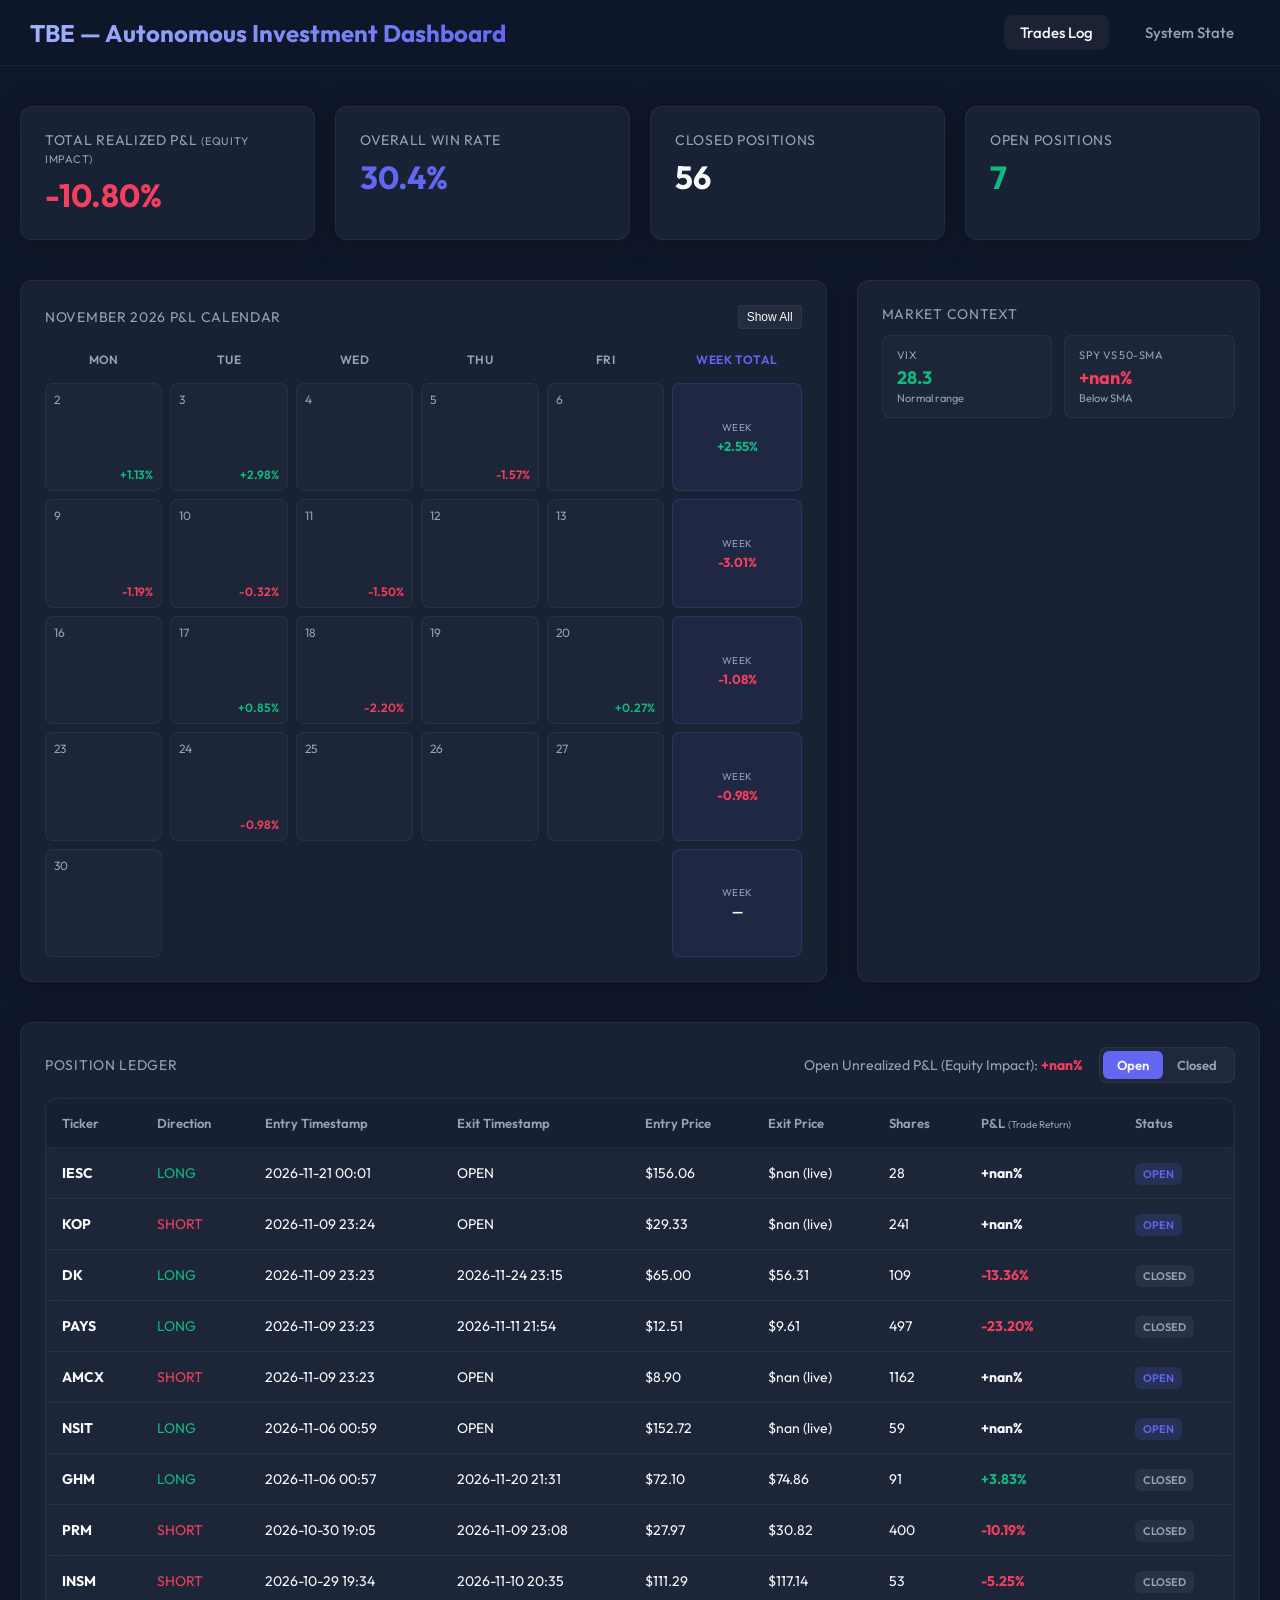
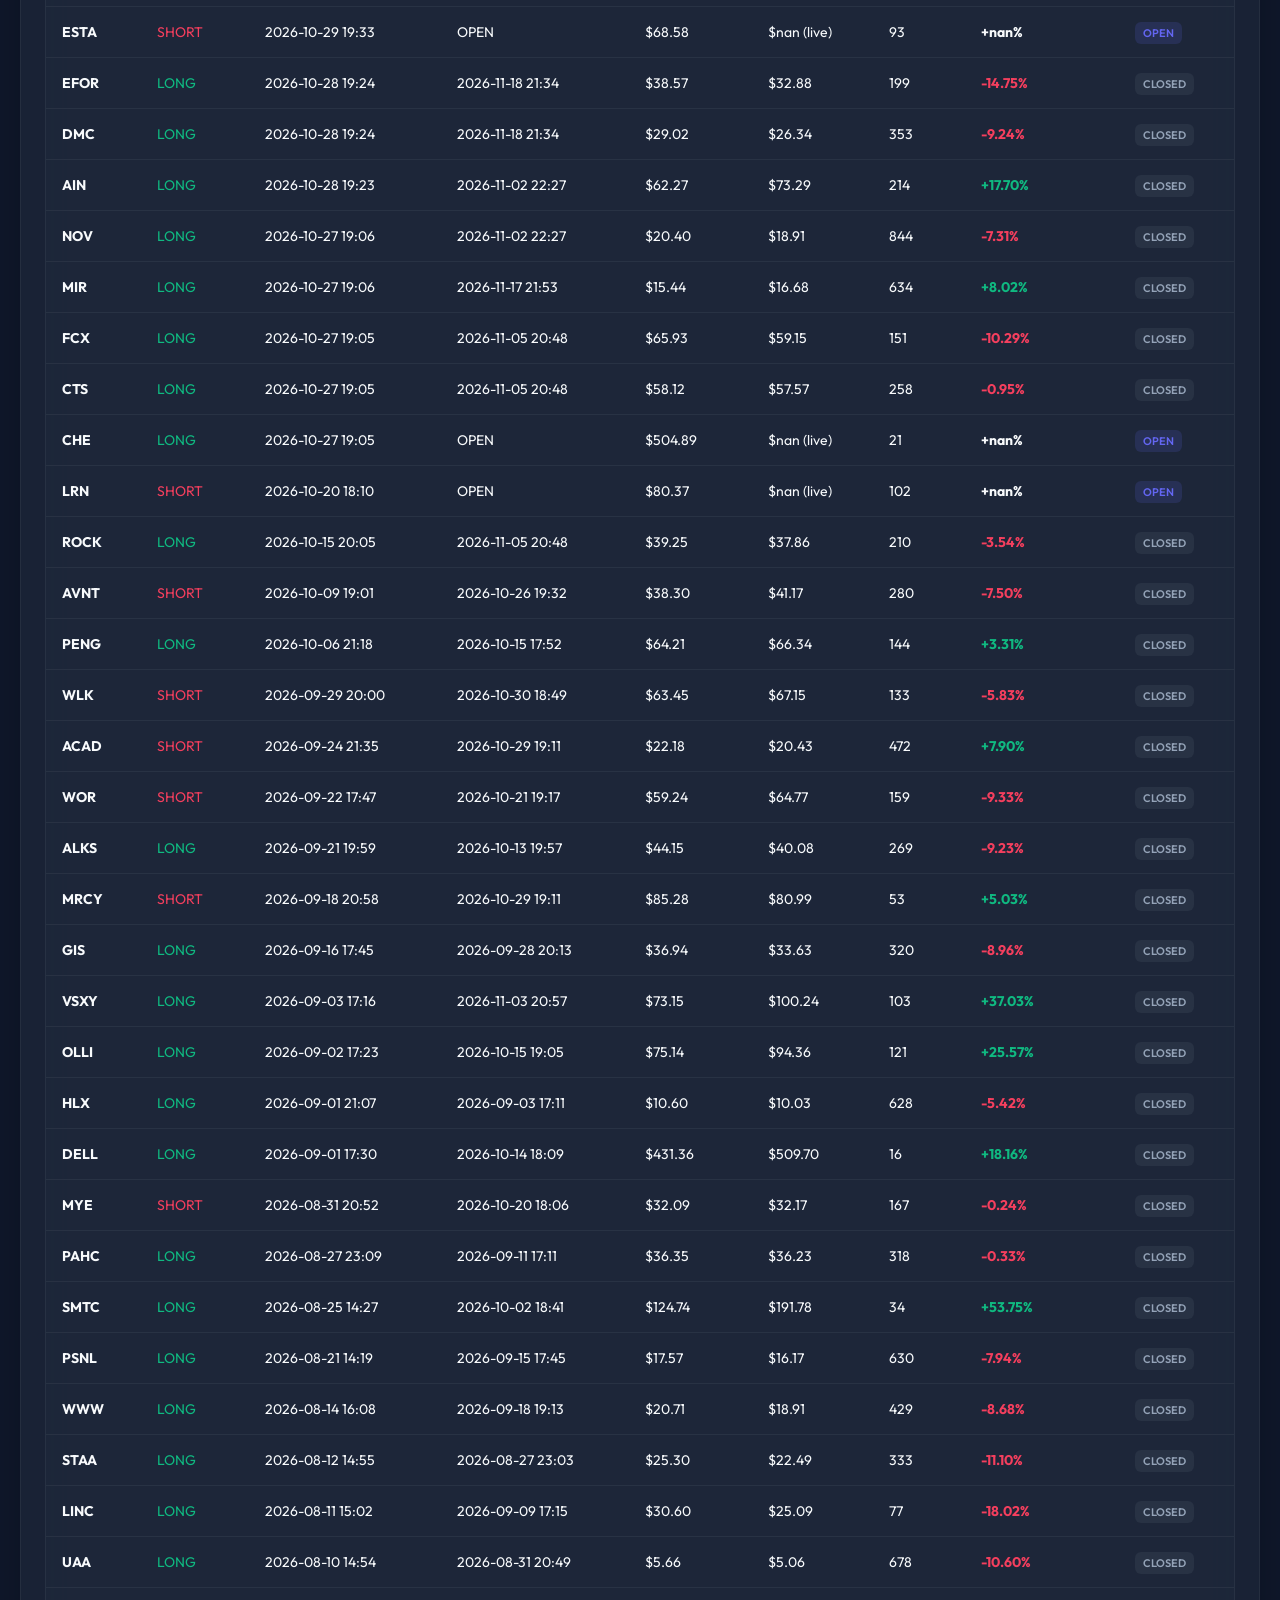
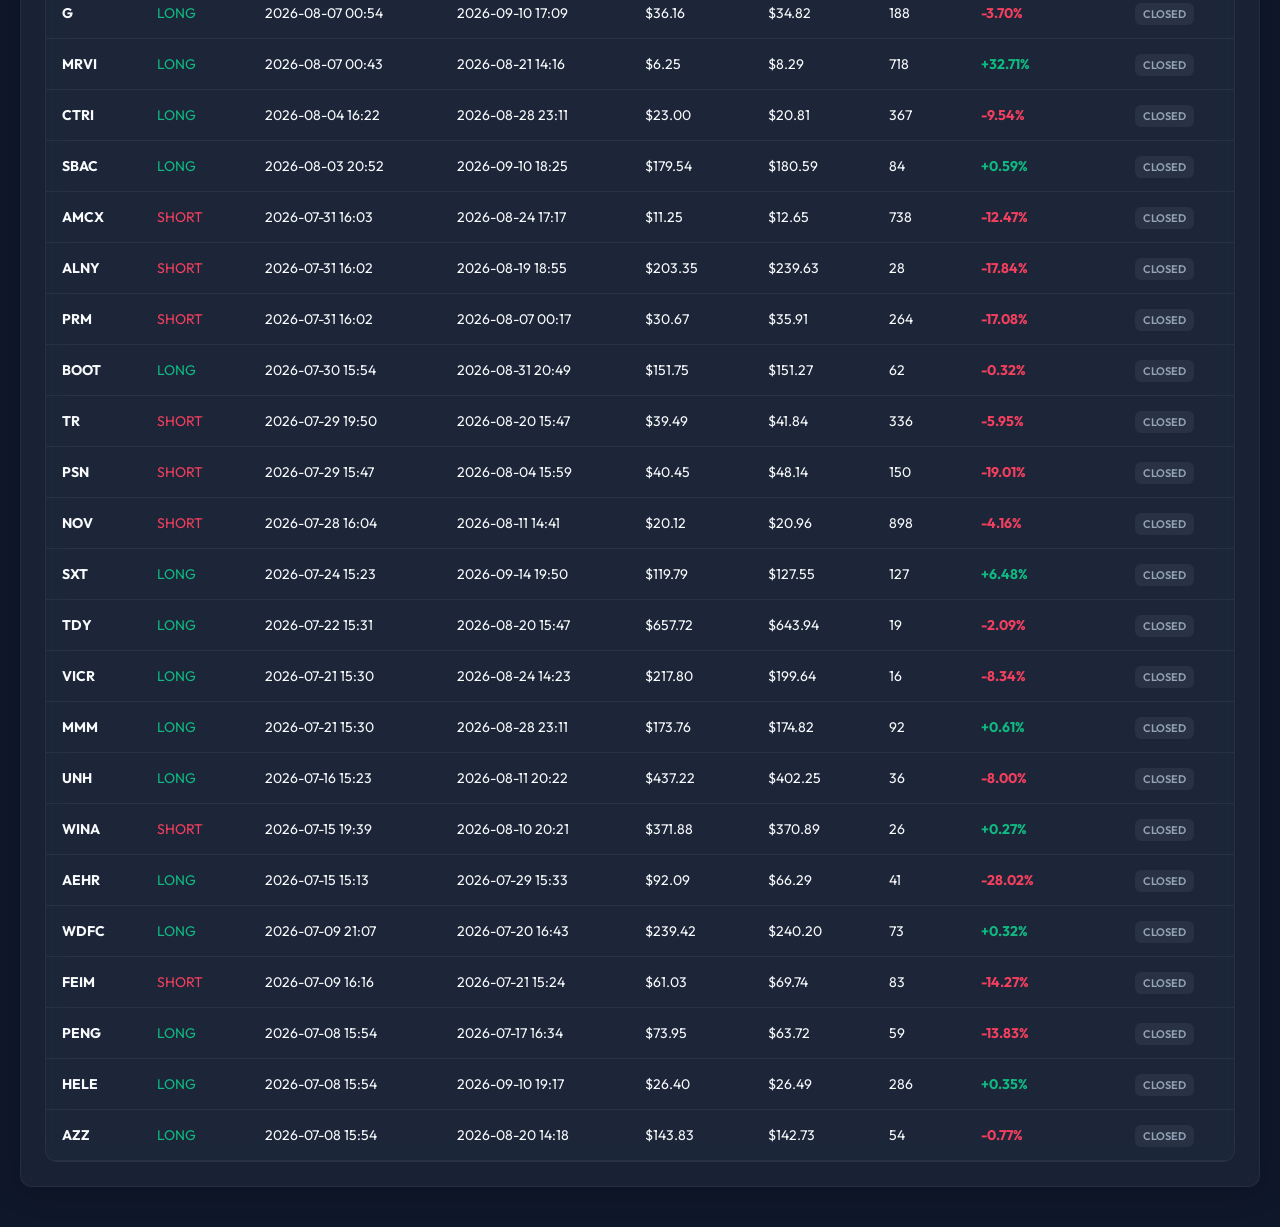
==== commit 78a019f7: "Auto-update dashboard rendered assets [skip ci]" ====
--- a/docs/index.html
+++ b/docs/index.html
@@ -328,7 +328,7 @@
                     </div>
                     <div class="market-chip">
                         <div class="market-chip-label">SPY vs 50-SMA</div>
-                        <div class="market-chip-val val-rose">-5.4%</div>
+                        <div class="market-chip-val val-rose">+nan%</div>
                         <div class="market-chip-sub">Below SMA</div>
                     </div>
                 </div>
@@ -341,7 +341,7 @@
                 <div style="display:flex; align-items:center; gap:16px; flex-wrap:wrap;">
                     <div class="ledger-sum">
                         <span id="ledger-sum-label">Open Unrealized P&amp;L (Equity Impact):</span>
-                        <span id="ledger-sum-val" class="ledger-sum-val val-green">+1.57%</span>
+                        <span id="ledger-sum-val" class="ledger-sum-val val-rose">+nan%</span>
                     </div>
                     <div class="ledger-toggle">
                         <button id="toggle-open-btn" class="ledger-toggle-btn active" onclick="toggleLedgerView('OPEN')">Open</button>
@@ -366,27 +366,27 @@
                     </thead>
                     <tbody id="trades-table-body">
                         
-        <tr data-close-date="" data-status="OPEN" onclick='showTradeDetail({"_id": "6b00df6aaa8dd17031a260fb", "ticker": "IESC", "direction": "LONG", "entry_price": 156.05999755859375, "share_count": 28, "combined_score": 2.0, "risk_pct_used": 1.5, "equity_at_entry": 89847.2469001278, "initial_stop": 109.33773040771484, "current_stop": 124.20431865345347, "take_profit": 249.50453186035156, "confidence_tier": "STRONG", "status": "OPEN", "entry_timestamp": "2026-11-21T00:01:46.116000", "exit_price": 171.97999572753906, "exit_timestamp": null, "exit_reason": null, "realized_pnl": 445.75994873046875, "highest_high_since_entry": 171.97999572753906, "lowest_low_since_entry": 156.05999755859375, "reasoning_chain": {"candidate_id": "6b00df46f9392577c349c83f", "trigger_type": "EARNINGS_SURPRISE", "confidence_tier": "STRONG", "combined_score": 2.0, "atr_22": 15.574089050292969, "risk_pct_allocated": 1.5, "is_sized_down": false, "original_shares": 28, "regime_state_at_decision": "RISK_OFF"}, "trade_return_pct": 0.10201203651158616, "equity_pct": 0.004961308933883813, "ai_conviction": "STRONG_SUPPORT", "ai_rationale": "IESC reported significant financial growth with Q4 revenue increasing 55% and operating income rising 108% year-over-year, which validates the earnings surprise. While the stock is currently trading lower due to broader market sentiment and sector-specific headwinds, the underlying fundamental performance remains strong, further supported by an authorized $350 million share repurchase program.", "ai_risk_flags": ["Market volatility (Fear and Greed Index at Extreme Fear)", "Sector-wide downward pressure on data center infrastructure stocks", "Stock price near 52-week lows despite strong earnings", "Executive compensation and incentive plans linked to complex performance thresholds"]})'>
+        <tr data-close-date="" data-status="OPEN" onclick='showTradeDetail({"_id": "6b00df6aaa8dd17031a260fb", "ticker": "IESC", "direction": "LONG", "entry_price": 156.05999755859375, "share_count": 28, "combined_score": 2.0, "risk_pct_used": 1.5, "equity_at_entry": 89847.2469001278, "initial_stop": 109.33773040771484, "current_stop": 124.20431865345347, "take_profit": 249.50453186035156, "confidence_tier": "STRONG", "status": "OPEN", "entry_timestamp": "2026-11-21T00:01:46.116000", "exit_price": NaN, "exit_timestamp": null, "exit_reason": null, "realized_pnl": NaN, "highest_high_since_entry": 171.97999572753906, "lowest_low_since_entry": 156.05999755859375, "reasoning_chain": {"candidate_id": "6b00df46f9392577c349c83f", "trigger_type": "EARNINGS_SURPRISE", "confidence_tier": "STRONG", "combined_score": 2.0, "atr_22": 15.574089050292969, "risk_pct_allocated": 1.5, "is_sized_down": false, "original_shares": 28, "regime_state_at_decision": "RISK_OFF"}, "trade_return_pct": NaN, "equity_pct": NaN, "ai_conviction": "STRONG_SUPPORT", "ai_rationale": "IESC reported significant financial growth with Q4 revenue increasing 55% and operating income rising 108% year-over-year, which validates the earnings surprise. While the stock is currently trading lower due to broader market sentiment and sector-specific headwinds, the underlying fundamental performance remains strong, further supported by an authorized $350 million share repurchase program.", "ai_risk_flags": ["Market volatility (Fear and Greed Index at Extreme Fear)", "Sector-wide downward pressure on data center infrastructure stocks", "Stock price near 52-week lows despite strong earnings", "Executive compensation and incentive plans linked to complex performance thresholds"]})'>
             <td><strong>IESC</strong></td>
             <td class="val-green">LONG</td>
             <td>2026-11-21 00:01</td>
             <td>OPEN</td>
             <td>$156.06</td>
-            <td>$171.98 (live)</td>
+            <td>$nan (live)</td>
             <td>28</td>
-            <td class="val-green"><strong>+10.20%</strong></td>
+            <td class=""><strong>+nan%</strong></td>
             <td><span class="badge badge-open">Open</span></td>
         </tr>
         
-        <tr data-close-date="" data-status="OPEN" onclick='showTradeDetail({"_id": "6af25610afb1f0de448e2b7e", "ticker": "KOP", "direction": "SHORT", "entry_price": 29.329999923706055, "share_count": 241, "combined_score": 2.0, "risk_pct_used": 1.5, "equity_at_entry": 96289.9869408202, "initial_stop": 35.29931857369163, "current_stop": 35.29931857369163, "take_profit": 17.391362623734906, "confidence_tier": "STRONG", "status": "OPEN", "entry_timestamp": "2026-11-09T23:24:00.544000", "exit_price": 30.860000610351562, "exit_timestamp": null, "exit_reason": null, "realized_pnl": -368.7301654815674, "highest_high_since_entry": 31.719999313354492, "lowest_low_since_entry": 29.040000915527344, "reasoning_chain": {"candidate_id": "6af2557770fde3f93c8e8660", "trigger_type": "EARNINGS_SURPRISE", "confidence_tier": "STRONG", "combined_score": 2.0, "atr_22": 1.9897728833285244, "risk_pct_allocated": 1.5, "is_sized_down": false, "original_shares": 241, "regime_state_at_decision": "RISK_OFF"}, "trade_return_pct": -0.052165042298853895, "equity_pct": -0.003829371850555851, "ai_conviction": "STRONG_SUPPORT", "ai_rationale": "KOP reported a significant earnings and revenue miss, combined with a downward revision to its 2026 earnings guidance. The company cited margin pressure due to rising raw material and freight costs that are outpacing its ability to pass costs to customers, supporting the short thesis.", "ai_risk_flags": ["EARNINGS_MISS", "REVENUE_MISS", "GUIDANCE_CUT", "MARGIN_COMPRESSION", "RISING_INPUT_COSTS"]})'>
+        <tr data-close-date="" data-status="OPEN" onclick='showTradeDetail({"_id": "6af25610afb1f0de448e2b7e", "ticker": "KOP", "direction": "SHORT", "entry_price": 29.329999923706055, "share_count": 241, "combined_score": 2.0, "risk_pct_used": 1.5, "equity_at_entry": 96289.9869408202, "initial_stop": 35.29931857369163, "current_stop": 35.29931857369163, "take_profit": 17.391362623734906, "confidence_tier": "STRONG", "status": "OPEN", "entry_timestamp": "2026-11-09T23:24:00.544000", "exit_price": NaN, "exit_timestamp": null, "exit_reason": null, "realized_pnl": NaN, "highest_high_since_entry": 31.719999313354492, "lowest_low_since_entry": 29.040000915527344, "reasoning_chain": {"candidate_id": "6af2557770fde3f93c8e8660", "trigger_type": "EARNINGS_SURPRISE", "confidence_tier": "STRONG", "combined_score": 2.0, "atr_22": 1.9897728833285244, "risk_pct_allocated": 1.5, "is_sized_down": false, "original_shares": 241, "regime_state_at_decision": "RISK_OFF"}, "trade_return_pct": NaN, "equity_pct": NaN, "ai_conviction": "STRONG_SUPPORT", "ai_rationale": "KOP reported a significant earnings and revenue miss, combined with a downward revision to its 2026 earnings guidance. The company cited margin pressure due to rising raw material and freight costs that are outpacing its ability to pass costs to customers, supporting the short thesis.", "ai_risk_flags": ["EARNINGS_MISS", "REVENUE_MISS", "GUIDANCE_CUT", "MARGIN_COMPRESSION", "RISING_INPUT_COSTS"]})'>
             <td><strong>KOP</strong></td>
             <td class="val-rose">SHORT</td>
             <td>2026-11-09 23:24</td>
             <td>OPEN</td>
             <td>$29.33</td>
-            <td>$30.86 (live)</td>
+            <td>$nan (live)</td>
             <td>241</td>
-            <td class="val-rose"><strong>-5.22%</strong></td>
+            <td class=""><strong>+nan%</strong></td>
             <td><span class="badge badge-open">Open</span></td>
         </tr>
         
@@ -414,27 +414,27 @@
             <td><span class="badge badge-closed">Closed</span></td>
         </tr>
         
-        <tr data-close-date="" data-status="OPEN" onclick='showTradeDetail({"_id": "6af255e2afb1f0de448e2b08", "ticker": "AMCX", "direction": "SHORT", "entry_price": 8.899999618530273, "share_count": 1162, "combined_score": 2.0, "risk_pct_used": 1.5, "equity_at_entry": 96289.9869408202, "initial_stop": 10.142272233963013, "current_stop": 9.984999331561003, "take_profit": 6.415454387664795, "confidence_tier": "STRONG", "status": "OPEN", "entry_timestamp": "2026-11-09T23:23:14.674000", "exit_price": 8.9350004196167, "exit_timestamp": null, "exit_reason": null, "realized_pnl": -40.67093086242676, "highest_high_since_entry": 9.59000015258789, "lowest_low_since_entry": 8.604999542236328, "reasoning_chain": {"candidate_id": "6af253cf70fde3f93c8e84a3", "trigger_type": "EARNINGS_SURPRISE", "confidence_tier": "STRONG", "combined_score": 2.0, "atr_22": 0.4140908718109131, "risk_pct_allocated": 1.5, "is_sized_down": false, "original_shares": 1162, "regime_state_at_decision": "RISK_OFF"}, "trade_return_pct": -0.003932674447935059, "equity_pct": -0.0004223796487522955, "ai_conviction": "STRONG_SUPPORT", "ai_rationale": "The company reported a significant earnings miss for the quarter ending June 30, 2026, with an actual EPS of -0.28 against a consensus of -0.0711, representing a substantial negative surprise. Furthermore, secondary reports highlight fundamental weaknesses including a 'cash problem,' mounting debt, and ongoing affiliate revenue declines, all of which support the bearish outlook.", "ai_risk_flags": ["debt_burden", "cash_flow_strain", "affiliate_declines", "negative_earnings_surprise"]})'>
+        <tr data-close-date="" data-status="OPEN" onclick='showTradeDetail({"_id": "6af255e2afb1f0de448e2b08", "ticker": "AMCX", "direction": "SHORT", "entry_price": 8.899999618530273, "share_count": 1162, "combined_score": 2.0, "risk_pct_used": 1.5, "equity_at_entry": 96289.9869408202, "initial_stop": 10.142272233963013, "current_stop": 9.984999331561003, "take_profit": 6.415454387664795, "confidence_tier": "STRONG", "status": "OPEN", "entry_timestamp": "2026-11-09T23:23:14.674000", "exit_price": NaN, "exit_timestamp": null, "exit_reason": null, "realized_pnl": NaN, "highest_high_since_entry": 9.59000015258789, "lowest_low_since_entry": 8.604999542236328, "reasoning_chain": {"candidate_id": "6af253cf70fde3f93c8e84a3", "trigger_type": "EARNINGS_SURPRISE", "confidence_tier": "STRONG", "combined_score": 2.0, "atr_22": 0.4140908718109131, "risk_pct_allocated": 1.5, "is_sized_down": false, "original_shares": 1162, "regime_state_at_decision": "RISK_OFF"}, "trade_return_pct": NaN, "equity_pct": NaN, "ai_conviction": "STRONG_SUPPORT", "ai_rationale": "The company reported a significant earnings miss for the quarter ending June 30, 2026, with an actual EPS of -0.28 against a consensus of -0.0711, representing a substantial negative surprise. Furthermore, secondary reports highlight fundamental weaknesses including a 'cash problem,' mounting debt, and ongoing affiliate revenue declines, all of which support the bearish outlook.", "ai_risk_flags": ["debt_burden", "cash_flow_strain", "affiliate_declines", "negative_earnings_surprise"]})'>
             <td><strong>AMCX</strong></td>
             <td class="val-rose">SHORT</td>
             <td>2026-11-09 23:23</td>
             <td>OPEN</td>
             <td>$8.90</td>
-            <td>$8.94 (live)</td>
+            <td>$nan (live)</td>
             <td>1162</td>
-            <td class="val-rose"><strong>-0.39%</strong></td>
+            <td class=""><strong>+nan%</strong></td>
             <td><span class="badge badge-open">Open</span></td>
         </tr>
         
-        <tr data-close-date="" data-status="OPEN" onclick='showTradeDetail({"_id": "6aed2689621131e8196c4049", "ticker": "NSIT", "direction": "LONG", "entry_price": 152.72000122070312, "share_count": 59, "combined_score": 2.0, "risk_pct_used": 1.5, "equity_at_entry": 94365.11089958125, "initial_stop": 128.77523456920278, "current_stop": 147.2995543046431, "take_profit": 200.60953452370384, "confidence_tier": "STRONG", "status": "OPEN", "entry_timestamp": "2026-11-06T00:59:53.450000", "exit_price": 158.74000549316406, "exit_timestamp": null, "exit_reason": null, "realized_pnl": 355.1802520751953, "highest_high_since_entry": 172.85000610351562, "lowest_low_since_entry": 150.44000244140625, "reasoning_chain": {"candidate_id": "6aed242470fde3f93c81edf3", "trigger_type": "EARNINGS_SURPRISE", "confidence_tier": "STRONG", "combined_score": 2.0, "atr_22": 7.981588883833452, "risk_pct_allocated": 1.5, "is_sized_down": false, "original_shares": 59, "regime_state_at_decision": "RISK_OFF"}, "trade_return_pct": 0.03941857140088112, "equity_pct": 0.0037638937599846706, "ai_conviction": "STRONG_SUPPORT", "ai_rationale": "Insight Enterprises delivered a significant earnings beat of 25.9% above consensus and reported strong revenue growth, bolstered by demand in infrastructure and cloud services. While management noted potential headwinds regarding memory pricing and a slower fourth quarter, the overall financial performance for the reported quarter remains robust.", "ai_risk_flags": ["slower_fourth_quarter_outlook", "memory_pricing_concerns"]})'>
+        <tr data-close-date="" data-status="OPEN" onclick='showTradeDetail({"_id": "6aed2689621131e8196c4049", "ticker": "NSIT", "direction": "LONG", "entry_price": 152.72000122070312, "share_count": 59, "combined_score": 2.0, "risk_pct_used": 1.5, "equity_at_entry": 94365.11089958125, "initial_stop": 128.77523456920278, "current_stop": 147.2995543046431, "take_profit": 200.60953452370384, "confidence_tier": "STRONG", "status": "OPEN", "entry_timestamp": "2026-11-06T00:59:53.450000", "exit_price": NaN, "exit_timestamp": null, "exit_reason": null, "realized_pnl": NaN, "highest_high_since_entry": 172.85000610351562, "lowest_low_since_entry": 150.44000244140625, "reasoning_chain": {"candidate_id": "6aed242470fde3f93c81edf3", "trigger_type": "EARNINGS_SURPRISE", "confidence_tier": "STRONG", "combined_score": 2.0, "atr_22": 7.981588883833452, "risk_pct_allocated": 1.5, "is_sized_down": false, "original_shares": 59, "regime_state_at_decision": "RISK_OFF"}, "trade_return_pct": NaN, "equity_pct": NaN, "ai_conviction": "STRONG_SUPPORT", "ai_rationale": "Insight Enterprises delivered a significant earnings beat of 25.9% above consensus and reported strong revenue growth, bolstered by demand in infrastructure and cloud services. While management noted potential headwinds regarding memory pricing and a slower fourth quarter, the overall financial performance for the reported quarter remains robust.", "ai_risk_flags": ["slower_fourth_quarter_outlook", "memory_pricing_concerns"]})'>
             <td><strong>NSIT</strong></td>
             <td class="val-green">LONG</td>
             <td>2026-11-06 00:59</td>
             <td>OPEN</td>
             <td>$152.72</td>
-            <td>$158.74 (live)</td>
+            <td>$nan (live)</td>
             <td>59</td>
-            <td class="val-green"><strong>+3.94%</strong></td>
+            <td class=""><strong>+nan%</strong></td>
             <td><span class="badge badge-open">Open</span></td>
         </tr>
         
@@ -474,15 +474,15 @@
             <td><span class="badge badge-closed">Closed</span></td>
         </tr>
         
-        <tr data-close-date="" data-status="OPEN" onclick='showTradeDetail({"_id": "6ae39fa6d7a9ca53c50331e1", "ticker": "ESTA", "direction": "SHORT", "entry_price": 68.58499908447266, "share_count": 93, "combined_score": 1.0, "risk_pct_used": 1.0, "equity_at_entry": 96074.52938511557, "initial_stop": 78.80818367004395, "current_stop": 72.04886540499601, "take_profit": 48.13862991333008, "confidence_tier": "MODERATE", "status": "OPEN", "entry_timestamp": "2026-10-29T19:33:58.344000", "exit_price": 71.13999938964844, "exit_timestamp": null, "exit_reason": null, "realized_pnl": -237.61502838134766, "highest_high_since_entry": 71.36000061035156, "lowest_low_since_entry": 61.0, "reasoning_chain": {"candidate_id": "6ae39c9532e8623a49dd875e", "trigger_type": "EARNINGS_SURPRISE", "confidence_tier": "MODERATE", "combined_score": 1.0, "atr_22": 3.4077281951904297, "risk_pct_allocated": 1.0, "is_sized_down": false, "original_shares": 93, "regime_state_at_decision": "RISK_ON"}, "trade_return_pct": -0.03725304861532355, "equity_pct": -0.0024732364540539747, "ai_conviction": "MODERATE_SUPPORT", "ai_rationale": "The company reported a Q3 earnings miss, with EPS of $(0.35) missing the $(0.26) consensus estimate, representing a significant negative surprise. Additionally, TD Cowen lowered its price target for ESTA following the earnings release, which reinforces the bearish sentiment supporting a short position.", "ai_risk_flags": ["EARNINGS_MISS", "ANALYST_PRICE_TARGET_DOWNGRADE", "NEGATIVE_EPS_TREND"]})'>
+        <tr data-close-date="" data-status="OPEN" onclick='showTradeDetail({"_id": "6ae39fa6d7a9ca53c50331e1", "ticker": "ESTA", "direction": "SHORT", "entry_price": 68.58499908447266, "share_count": 93, "combined_score": 1.0, "risk_pct_used": 1.0, "equity_at_entry": 96074.52938511557, "initial_stop": 78.80818367004395, "current_stop": 72.04886540499601, "take_profit": 48.13862991333008, "confidence_tier": "MODERATE", "status": "OPEN", "entry_timestamp": "2026-10-29T19:33:58.344000", "exit_price": NaN, "exit_timestamp": null, "exit_reason": null, "realized_pnl": NaN, "highest_high_since_entry": 71.36000061035156, "lowest_low_since_entry": 61.0, "reasoning_chain": {"candidate_id": "6ae39c9532e8623a49dd875e", "trigger_type": "EARNINGS_SURPRISE", "confidence_tier": "MODERATE", "combined_score": 1.0, "atr_22": 3.4077281951904297, "risk_pct_allocated": 1.0, "is_sized_down": false, "original_shares": 93, "regime_state_at_decision": "RISK_ON"}, "trade_return_pct": NaN, "equity_pct": NaN, "ai_conviction": "MODERATE_SUPPORT", "ai_rationale": "The company reported a Q3 earnings miss, with EPS of $(0.35) missing the $(0.26) consensus estimate, representing a significant negative surprise. Additionally, TD Cowen lowered its price target for ESTA following the earnings release, which reinforces the bearish sentiment supporting a short position.", "ai_risk_flags": ["EARNINGS_MISS", "ANALYST_PRICE_TARGET_DOWNGRADE", "NEGATIVE_EPS_TREND"]})'>
             <td><strong>ESTA</strong></td>
             <td class="val-rose">SHORT</td>
             <td>2026-10-29 19:33</td>
             <td>OPEN</td>
             <td>$68.58</td>
-            <td>$71.14 (live)</td>
+            <td>$nan (live)</td>
             <td>93</td>
-            <td class="val-rose"><strong>-3.73%</strong></td>
+            <td class=""><strong>+nan%</strong></td>
             <td><span class="badge badge-open">Open</span></td>
         </tr>
         
@@ -570,27 +570,27 @@
             <td><span class="badge badge-closed">Closed</span></td>
         </tr>
         
-        <tr data-close-date="" data-status="OPEN" onclick='showTradeDetail({"_id": "6ae0f6058735ef052bfc6685", "ticker": "CHE", "direction": "LONG", "entry_price": 504.8924865722656, "share_count": 21, "combined_score": 0.5, "risk_pct_used": 0.75, "equity_at_entry": 92784.81056541065, "initial_stop": 471.8215498490767, "current_stop": 516.0508496633274, "take_profit": 571.0343600186435, "confidence_tier": "MODERATE", "status": "OPEN", "entry_timestamp": "2026-10-27T19:05:41.587000", "exit_price": 563.0900268554688, "exit_timestamp": null, "exit_reason": null, "realized_pnl": 1222.1483459472656, "highest_high_since_entry": 563.2899780273438, "lowest_low_since_entry": 504.8924865722656, "reasoning_chain": {"candidate_id": "6ae0f4bf32e8623a49dae7a5", "trigger_type": "EARNINGS_SURPRISE", "confidence_tier": "MODERATE", "combined_score": 0.5, "atr_22": 11.023645574396307, "risk_pct_allocated": 0.75, "is_sized_down": false, "original_shares": 21, "regime_state_at_decision": "RISK_ON"}, "trade_return_pct": 0.11526719416703633, "equity_pct": 0.013171857963601551, "ai_conviction": "MODERATE_SUPPORT", "ai_rationale": "The company filed an 8-K confirming the release of financial results which align with the earnings surprise data. While the report confirms operational results were released, the provided text does not contain specific qualitative commentary, but the positive earnings surprise serves as fundamental support for a long thesis.", "ai_risk_flags": ["LIMITED_DISCLOSURE_DETAIL"]})'>
+        <tr data-close-date="" data-status="OPEN" onclick='showTradeDetail({"_id": "6ae0f6058735ef052bfc6685", "ticker": "CHE", "direction": "LONG", "entry_price": 504.8924865722656, "share_count": 21, "combined_score": 0.5, "risk_pct_used": 0.75, "equity_at_entry": 92784.81056541065, "initial_stop": 471.8215498490767, "current_stop": 516.0508496633274, "take_profit": 571.0343600186435, "confidence_tier": "MODERATE", "status": "OPEN", "entry_timestamp": "2026-10-27T19:05:41.587000", "exit_price": NaN, "exit_timestamp": null, "exit_reason": null, "realized_pnl": NaN, "highest_high_since_entry": 563.2899780273438, "lowest_low_since_entry": 504.8924865722656, "reasoning_chain": {"candidate_id": "6ae0f4bf32e8623a49dae7a5", "trigger_type": "EARNINGS_SURPRISE", "confidence_tier": "MODERATE", "combined_score": 0.5, "atr_22": 11.023645574396307, "risk_pct_allocated": 0.75, "is_sized_down": false, "original_shares": 21, "regime_state_at_decision": "RISK_ON"}, "trade_return_pct": NaN, "equity_pct": NaN, "ai_conviction": "MODERATE_SUPPORT", "ai_rationale": "The company filed an 8-K confirming the release of financial results which align with the earnings surprise data. While the report confirms operational results were released, the provided text does not contain specific qualitative commentary, but the positive earnings surprise serves as fundamental support for a long thesis.", "ai_risk_flags": ["LIMITED_DISCLOSURE_DETAIL"]})'>
             <td><strong>CHE</strong></td>
             <td class="val-green">LONG</td>
             <td>2026-10-27 19:05</td>
             <td>OPEN</td>
             <td>$504.89</td>
-            <td>$563.09 (live)</td>
+            <td>$nan (live)</td>
             <td>21</td>
-            <td class="val-green"><strong>+11.53%</strong></td>
+            <td class=""><strong>+nan%</strong></td>
             <td><span class="badge badge-open">Open</span></td>
         </tr>
         
-        <tr data-close-date="" data-status="OPEN" onclick='showTradeDetail({"_id": "6ad7ae90a1e963179b064373", "ticker": "LRN", "direction": "SHORT", "entry_price": 80.37000274658203, "share_count": 102, "combined_score": 0.5, "risk_pct_used": 0.75, "equity_at_entry": 93043.05034250864, "initial_stop": 87.19807121970437, "current_stop": 82.4999982660467, "take_profit": 66.71386580033736, "confidence_tier": "MODERATE", "status": "OPEN", "entry_timestamp": "2026-10-20T18:10:24.514000", "exit_price": 79.9000015258789, "exit_timestamp": null, "exit_reason": null, "realized_pnl": 47.94012451171875, "highest_high_since_entry": 80.69999694824219, "lowest_low_since_entry": 74.58000183105469, "reasoning_chain": {"candidate_id": "6ad7ae21c5c214b31063a3e1", "trigger_type": "EARNINGS_SURPRISE", "confidence_tier": "MODERATE", "combined_score": 0.5, "atr_22": 2.2760228243741123, "risk_pct_allocated": 0.75, "is_sized_down": false, "original_shares": 102, "regime_state_at_decision": "RISK_ON"}, "trade_return_pct": 0.005847968205066575, "equity_pct": 0.0005152466985469877, "ai_conviction": "NEUTRAL", "ai_rationale": "While the company missed earnings expectations, the impact of the negative EPS surprise is tempered by the announcement of an extended stock repurchase program, which signals management's confidence and commitment to capital returns. Furthermore, the news regarding an acquisition of a similarly named firm appears unrelated to the registrant, and the forward-looking statements detail significant operational risks that could impact future performance.", "ai_risk_flags": ["earnings_miss", "regulatory_uncertainty", "market_competition", "cybersecurity_risks", "operational_dependency"]})'>
+        <tr data-close-date="" data-status="OPEN" onclick='showTradeDetail({"_id": "6ad7ae90a1e963179b064373", "ticker": "LRN", "direction": "SHORT", "entry_price": 80.37000274658203, "share_count": 102, "combined_score": 0.5, "risk_pct_used": 0.75, "equity_at_entry": 93043.05034250864, "initial_stop": 87.19807121970437, "current_stop": 82.4999982660467, "take_profit": 66.71386580033736, "confidence_tier": "MODERATE", "status": "OPEN", "entry_timestamp": "2026-10-20T18:10:24.514000", "exit_price": NaN, "exit_timestamp": null, "exit_reason": null, "realized_pnl": NaN, "highest_high_since_entry": 80.69999694824219, "lowest_low_since_entry": 74.58000183105469, "reasoning_chain": {"candidate_id": "6ad7ae21c5c214b31063a3e1", "trigger_type": "EARNINGS_SURPRISE", "confidence_tier": "MODERATE", "combined_score": 0.5, "atr_22": 2.2760228243741123, "risk_pct_allocated": 0.75, "is_sized_down": false, "original_shares": 102, "regime_state_at_decision": "RISK_ON"}, "trade_return_pct": NaN, "equity_pct": NaN, "ai_conviction": "NEUTRAL", "ai_rationale": "While the company missed earnings expectations, the impact of the negative EPS surprise is tempered by the announcement of an extended stock repurchase program, which signals management's confidence and commitment to capital returns. Furthermore, the news regarding an acquisition of a similarly named firm appears unrelated to the registrant, and the forward-looking statements detail significant operational risks that could impact future performance.", "ai_risk_flags": ["earnings_miss", "regulatory_uncertainty", "market_competition", "cybersecurity_risks", "operational_dependency"]})'>
             <td><strong>LRN</strong></td>
             <td class="val-rose">SHORT</td>
             <td>2026-10-20 18:10</td>
             <td>OPEN</td>
             <td>$80.37</td>
-            <td>$79.90 (live)</td>
+            <td>$nan (live)</td>
             <td>102</td>
-            <td class="val-green"><strong>+0.58%</strong></td>
+            <td class=""><strong>+nan%</strong></td>
             <td><span class="badge badge-open">Open</span></td>
         </tr>
         
@@ -1127,29 +1127,29 @@
             </div>
             <div class="ledger-cards" id="ledger-cards-container">
                 
-        <div class="ledger-card" data-close-date="" data-status="OPEN" onclick='showTradeDetail({"_id": "6b00df6aaa8dd17031a260fb", "ticker": "IESC", "direction": "LONG", "entry_price": 156.05999755859375, "share_count": 28, "combined_score": 2.0, "risk_pct_used": 1.5, "equity_at_entry": 89847.2469001278, "initial_stop": 109.33773040771484, "current_stop": 124.20431865345347, "take_profit": 249.50453186035156, "confidence_tier": "STRONG", "status": "OPEN", "entry_timestamp": "2026-11-21T00:01:46.116000", "exit_price": 171.97999572753906, "exit_timestamp": null, "exit_reason": null, "realized_pnl": 445.75994873046875, "highest_high_since_entry": 171.97999572753906, "lowest_low_since_entry": 156.05999755859375, "reasoning_chain": {"candidate_id": "6b00df46f9392577c349c83f", "trigger_type": "EARNINGS_SURPRISE", "confidence_tier": "STRONG", "combined_score": 2.0, "atr_22": 15.574089050292969, "risk_pct_allocated": 1.5, "is_sized_down": false, "original_shares": 28, "regime_state_at_decision": "RISK_OFF"}, "trade_return_pct": 0.10201203651158616, "equity_pct": 0.004961308933883813, "ai_conviction": "STRONG_SUPPORT", "ai_rationale": "IESC reported significant financial growth with Q4 revenue increasing 55% and operating income rising 108% year-over-year, which validates the earnings surprise. While the stock is currently trading lower due to broader market sentiment and sector-specific headwinds, the underlying fundamental performance remains strong, further supported by an authorized $350 million share repurchase program.", "ai_risk_flags": ["Market volatility (Fear and Greed Index at Extreme Fear)", "Sector-wide downward pressure on data center infrastructure stocks", "Stock price near 52-week lows despite strong earnings", "Executive compensation and incentive plans linked to complex performance thresholds"]})'>
+        <div class="ledger-card" data-close-date="" data-status="OPEN" onclick='showTradeDetail({"_id": "6b00df6aaa8dd17031a260fb", "ticker": "IESC", "direction": "LONG", "entry_price": 156.05999755859375, "share_count": 28, "combined_score": 2.0, "risk_pct_used": 1.5, "equity_at_entry": 89847.2469001278, "initial_stop": 109.33773040771484, "current_stop": 124.20431865345347, "take_profit": 249.50453186035156, "confidence_tier": "STRONG", "status": "OPEN", "entry_timestamp": "2026-11-21T00:01:46.116000", "exit_price": NaN, "exit_timestamp": null, "exit_reason": null, "realized_pnl": NaN, "highest_high_since_entry": 171.97999572753906, "lowest_low_since_entry": 156.05999755859375, "reasoning_chain": {"candidate_id": "6b00df46f9392577c349c83f", "trigger_type": "EARNINGS_SURPRISE", "confidence_tier": "STRONG", "combined_score": 2.0, "atr_22": 15.574089050292969, "risk_pct_allocated": 1.5, "is_sized_down": false, "original_shares": 28, "regime_state_at_decision": "RISK_OFF"}, "trade_return_pct": NaN, "equity_pct": NaN, "ai_conviction": "STRONG_SUPPORT", "ai_rationale": "IESC reported significant financial growth with Q4 revenue increasing 55% and operating income rising 108% year-over-year, which validates the earnings surprise. While the stock is currently trading lower due to broader market sentiment and sector-specific headwinds, the underlying fundamental performance remains strong, further supported by an authorized $350 million share repurchase program.", "ai_risk_flags": ["Market volatility (Fear and Greed Index at Extreme Fear)", "Sector-wide downward pressure on data center infrastructure stocks", "Stock price near 52-week lows despite strong earnings", "Executive compensation and incentive plans linked to complex performance thresholds"]})'>
             <div class="ledger-card-top">
                 <span class="ledger-card-ticker">IESC <span class="val-green">LONG</span></span>
                 <span class="badge badge-open">Open</span>
             </div>
             <div class="ledger-card-grid">
                 <div><span class="ledger-card-grid-label">Entry</span> $156.06</div>
-                <div><span class="ledger-card-grid-label">Exit</span> $171.98 (live)</div>
+                <div><span class="ledger-card-grid-label">Exit</span> $nan (live)</div>
                 <div><span class="ledger-card-grid-label">Shares</span> 28</div>
-                <div class="val-green"><span class="ledger-card-grid-label">Trade Return</span> <strong>+10.20%</strong></div>
-            </div>
-        </div>
-        
-        <div class="ledger-card" data-close-date="" data-status="OPEN" onclick='showTradeDetail({"_id": "6af25610afb1f0de448e2b7e", "ticker": "KOP", "direction": "SHORT", "entry_price": 29.329999923706055, "share_count": 241, "combined_score": 2.0, "risk_pct_used": 1.5, "equity_at_entry": 96289.9869408202, "initial_stop": 35.29931857369163, "current_stop": 35.29931857369163, "take_profit": 17.391362623734906, "confidence_tier": "STRONG", "status": "OPEN", "entry_timestamp": "2026-11-09T23:24:00.544000", "exit_price": 30.860000610351562, "exit_timestamp": null, "exit_reason": null, "realized_pnl": -368.7301654815674, "highest_high_since_entry": 31.719999313354492, "lowest_low_since_entry": 29.040000915527344, "reasoning_chain": {"candidate_id": "6af2557770fde3f93c8e8660", "trigger_type": "EARNINGS_SURPRISE", "confidence_tier": "STRONG", "combined_score": 2.0, "atr_22": 1.9897728833285244, "risk_pct_allocated": 1.5, "is_sized_down": false, "original_shares": 241, "regime_state_at_decision": "RISK_OFF"}, "trade_return_pct": -0.052165042298853895, "equity_pct": -0.003829371850555851, "ai_conviction": "STRONG_SUPPORT", "ai_rationale": "KOP reported a significant earnings and revenue miss, combined with a downward revision to its 2026 earnings guidance. The company cited margin pressure due to rising raw material and freight costs that are outpacing its ability to pass costs to customers, supporting the short thesis.", "ai_risk_flags": ["EARNINGS_MISS", "REVENUE_MISS", "GUIDANCE_CUT", "MARGIN_COMPRESSION", "RISING_INPUT_COSTS"]})'>
+                <div class=""><span class="ledger-card-grid-label">Trade Return</span> <strong>+nan%</strong></div>
+            </div>
+        </div>
+        
+        <div class="ledger-card" data-close-date="" data-status="OPEN" onclick='showTradeDetail({"_id": "6af25610afb1f0de448e2b7e", "ticker": "KOP", "direction": "SHORT", "entry_price": 29.329999923706055, "share_count": 241, "combined_score": 2.0, "risk_pct_used": 1.5, "equity_at_entry": 96289.9869408202, "initial_stop": 35.29931857369163, "current_stop": 35.29931857369163, "take_profit": 17.391362623734906, "confidence_tier": "STRONG", "status": "OPEN", "entry_timestamp": "2026-11-09T23:24:00.544000", "exit_price": NaN, "exit_timestamp": null, "exit_reason": null, "realized_pnl": NaN, "highest_high_since_entry": 31.719999313354492, "lowest_low_since_entry": 29.040000915527344, "reasoning_chain": {"candidate_id": "6af2557770fde3f93c8e8660", "trigger_type": "EARNINGS_SURPRISE", "confidence_tier": "STRONG", "combined_score": 2.0, "atr_22": 1.9897728833285244, "risk_pct_allocated": 1.5, "is_sized_down": false, "original_shares": 241, "regime_state_at_decision": "RISK_OFF"}, "trade_return_pct": NaN, "equity_pct": NaN, "ai_conviction": "STRONG_SUPPORT", "ai_rationale": "KOP reported a significant earnings and revenue miss, combined with a downward revision to its 2026 earnings guidance. The company cited margin pressure due to rising raw material and freight costs that are outpacing its ability to pass costs to customers, supporting the short thesis.", "ai_risk_flags": ["EARNINGS_MISS", "REVENUE_MISS", "GUIDANCE_CUT", "MARGIN_COMPRESSION", "RISING_INPUT_COSTS"]})'>
             <div class="ledger-card-top">
                 <span class="ledger-card-ticker">KOP <span class="val-rose">SHORT</span></span>
                 <span class="badge badge-open">Open</span>
             </div>
             <div class="ledger-card-grid">
                 <div><span class="ledger-card-grid-label">Entry</span> $29.33</div>
-                <div><span class="ledger-card-grid-label">Exit</span> $30.86 (live)</div>
+                <div><span class="ledger-card-grid-label">Exit</span> $nan (live)</div>
                 <div><span class="ledger-card-grid-label">Shares</span> 241</div>
-                <div class="val-rose"><span class="ledger-card-grid-label">Trade Return</span> <strong>-5.22%</strong></div>
+                <div class=""><span class="ledger-card-grid-label">Trade Return</span> <strong>+nan%</strong></div>
             </div>
         </div>
         
@@ -1179,29 +1179,29 @@
             </div>
         </div>
         
-        <div class="ledger-card" data-close-date="" data-status="OPEN" onclick='showTradeDetail({"_id": "6af255e2afb1f0de448e2b08", "ticker": "AMCX", "direction": "SHORT", "entry_price": 8.899999618530273, "share_count": 1162, "combined_score": 2.0, "risk_pct_used": 1.5, "equity_at_entry": 96289.9869408202, "initial_stop": 10.142272233963013, "current_stop": 9.984999331561003, "take_profit": 6.415454387664795, "confidence_tier": "STRONG", "status": "OPEN", "entry_timestamp": "2026-11-09T23:23:14.674000", "exit_price": 8.9350004196167, "exit_timestamp": null, "exit_reason": null, "realized_pnl": -40.67093086242676, "highest_high_since_entry": 9.59000015258789, "lowest_low_since_entry": 8.604999542236328, "reasoning_chain": {"candidate_id": "6af253cf70fde3f93c8e84a3", "trigger_type": "EARNINGS_SURPRISE", "confidence_tier": "STRONG", "combined_score": 2.0, "atr_22": 0.4140908718109131, "risk_pct_allocated": 1.5, "is_sized_down": false, "original_shares": 1162, "regime_state_at_decision": "RISK_OFF"}, "trade_return_pct": -0.003932674447935059, "equity_pct": -0.0004223796487522955, "ai_conviction": "STRONG_SUPPORT", "ai_rationale": "The company reported a significant earnings miss for the quarter ending June 30, 2026, with an actual EPS of -0.28 against a consensus of -0.0711, representing a substantial negative surprise. Furthermore, secondary reports highlight fundamental weaknesses including a 'cash problem,' mounting debt, and ongoing affiliate revenue declines, all of which support the bearish outlook.", "ai_risk_flags": ["debt_burden", "cash_flow_strain", "affiliate_declines", "negative_earnings_surprise"]})'>
+        <div class="ledger-card" data-close-date="" data-status="OPEN" onclick='showTradeDetail({"_id": "6af255e2afb1f0de448e2b08", "ticker": "AMCX", "direction": "SHORT", "entry_price": 8.899999618530273, "share_count": 1162, "combined_score": 2.0, "risk_pct_used": 1.5, "equity_at_entry": 96289.9869408202, "initial_stop": 10.142272233963013, "current_stop": 9.984999331561003, "take_profit": 6.415454387664795, "confidence_tier": "STRONG", "status": "OPEN", "entry_timestamp": "2026-11-09T23:23:14.674000", "exit_price": NaN, "exit_timestamp": null, "exit_reason": null, "realized_pnl": NaN, "highest_high_since_entry": 9.59000015258789, "lowest_low_since_entry": 8.604999542236328, "reasoning_chain": {"candidate_id": "6af253cf70fde3f93c8e84a3", "trigger_type": "EARNINGS_SURPRISE", "confidence_tier": "STRONG", "combined_score": 2.0, "atr_22": 0.4140908718109131, "risk_pct_allocated": 1.5, "is_sized_down": false, "original_shares": 1162, "regime_state_at_decision": "RISK_OFF"}, "trade_return_pct": NaN, "equity_pct": NaN, "ai_conviction": "STRONG_SUPPORT", "ai_rationale": "The company reported a significant earnings miss for the quarter ending June 30, 2026, with an actual EPS of -0.28 against a consensus of -0.0711, representing a substantial negative surprise. Furthermore, secondary reports highlight fundamental weaknesses including a 'cash problem,' mounting debt, and ongoing affiliate revenue declines, all of which support the bearish outlook.", "ai_risk_flags": ["debt_burden", "cash_flow_strain", "affiliate_declines", "negative_earnings_surprise"]})'>
             <div class="ledger-card-top">
                 <span class="ledger-card-ticker">AMCX <span class="val-rose">SHORT</span></span>
                 <span class="badge badge-open">Open</span>
             </div>
             <div class="ledger-card-grid">
                 <div><span class="ledger-card-grid-label">Entry</span> $8.90</div>
-                <div><span class="ledger-card-grid-label">Exit</span> $8.94 (live)</div>
+                <div><span class="ledger-card-grid-label">Exit</span> $nan (live)</div>
                 <div><span class="ledger-card-grid-label">Shares</span> 1162</div>
-                <div class="val-rose"><span class="ledger-card-grid-label">Trade Return</span> <strong>-0.39%</strong></div>
-            </div>
-        </div>
-        
-        <div class="ledger-card" data-close-date="" data-status="OPEN" onclick='showTradeDetail({"_id": "6aed2689621131e8196c4049", "ticker": "NSIT", "direction": "LONG", "entry_price": 152.72000122070312, "share_count": 59, "combined_score": 2.0, "risk_pct_used": 1.5, "equity_at_entry": 94365.11089958125, "initial_stop": 128.77523456920278, "current_stop": 147.2995543046431, "take_profit": 200.60953452370384, "confidence_tier": "STRONG", "status": "OPEN", "entry_timestamp": "2026-11-06T00:59:53.450000", "exit_price": 158.74000549316406, "exit_timestamp": null, "exit_reason": null, "realized_pnl": 355.1802520751953, "highest_high_since_entry": 172.85000610351562, "lowest_low_since_entry": 150.44000244140625, "reasoning_chain": {"candidate_id": "6aed242470fde3f93c81edf3", "trigger_type": "EARNINGS_SURPRISE", "confidence_tier": "STRONG", "combined_score": 2.0, "atr_22": 7.981588883833452, "risk_pct_allocated": 1.5, "is_sized_down": false, "original_shares": 59, "regime_state_at_decision": "RISK_OFF"}, "trade_return_pct": 0.03941857140088112, "equity_pct": 0.0037638937599846706, "ai_conviction": "STRONG_SUPPORT", "ai_rationale": "Insight Enterprises delivered a significant earnings beat of 25.9% above consensus and reported strong revenue growth, bolstered by demand in infrastructure and cloud services. While management noted potential headwinds regarding memory pricing and a slower fourth quarter, the overall financial performance for the reported quarter remains robust.", "ai_risk_flags": ["slower_fourth_quarter_outlook", "memory_pricing_concerns"]})'>
+                <div class=""><span class="ledger-card-grid-label">Trade Return</span> <strong>+nan%</strong></div>
+            </div>
+        </div>
+        
+        <div class="ledger-card" data-close-date="" data-status="OPEN" onclick='showTradeDetail({"_id": "6aed2689621131e8196c4049", "ticker": "NSIT", "direction": "LONG", "entry_price": 152.72000122070312, "share_count": 59, "combined_score": 2.0, "risk_pct_used": 1.5, "equity_at_entry": 94365.11089958125, "initial_stop": 128.77523456920278, "current_stop": 147.2995543046431, "take_profit": 200.60953452370384, "confidence_tier": "STRONG", "status": "OPEN", "entry_timestamp": "2026-11-06T00:59:53.450000", "exit_price": NaN, "exit_timestamp": null, "exit_reason": null, "realized_pnl": NaN, "highest_high_since_entry": 172.85000610351562, "lowest_low_since_entry": 150.44000244140625, "reasoning_chain": {"candidate_id": "6aed242470fde3f93c81edf3", "trigger_type": "EARNINGS_SURPRISE", "confidence_tier": "STRONG", "combined_score": 2.0, "atr_22": 7.981588883833452, "risk_pct_allocated": 1.5, "is_sized_down": false, "original_shares": 59, "regime_state_at_decision": "RISK_OFF"}, "trade_return_pct": NaN, "equity_pct": NaN, "ai_conviction": "STRONG_SUPPORT", "ai_rationale": "Insight Enterprises delivered a significant earnings beat of 25.9% above consensus and reported strong revenue growth, bolstered by demand in infrastructure and cloud services. While management noted potential headwinds regarding memory pricing and a slower fourth quarter, the overall financial performance for the reported quarter remains robust.", "ai_risk_flags": ["slower_fourth_quarter_outlook", "memory_pricing_concerns"]})'>
             <div class="ledger-card-top">
                 <span class="ledger-card-ticker">NSIT <span class="val-green">LONG</span></span>
                 <span class="badge badge-open">Open</span>
             </div>
             <div class="ledger-card-grid">
                 <div><span class="ledger-card-grid-label">Entry</span> $152.72</div>
-                <div><span class="ledger-card-grid-label">Exit</span> $158.74 (live)</div>
+                <div><span class="ledger-card-grid-label">Exit</span> $nan (live)</div>
                 <div><span class="ledger-card-grid-label">Shares</span> 59</div>
-                <div class="val-green"><span class="ledger-card-grid-label">Trade Return</span> <strong>+3.94%</strong></div>
+                <div class=""><span class="ledger-card-grid-label">Trade Return</span> <strong>+nan%</strong></div>
             </div>
         </div>
         
@@ -1244,16 +1244,16 @@
             </div>
         </div>
         
-        <div class="ledger-card" data-close-date="" data-status="OPEN" onclick='showTradeDetail({"_id": "6ae39fa6d7a9ca53c50331e1", "ticker": "ESTA", "direction": "SHORT", "entry_price": 68.58499908447266, "share_count": 93, "combined_score": 1.0, "risk_pct_used": 1.0, "equity_at_entry": 96074.52938511557, "initial_stop": 78.80818367004395, "current_stop": 72.04886540499601, "take_profit": 48.13862991333008, "confidence_tier": "MODERATE", "status": "OPEN", "entry_timestamp": "2026-10-29T19:33:58.344000", "exit_price": 71.13999938964844, "exit_timestamp": null, "exit_reason": null, "realized_pnl": -237.61502838134766, "highest_high_since_entry": 71.36000061035156, "lowest_low_since_entry": 61.0, "reasoning_chain": {"candidate_id": "6ae39c9532e8623a49dd875e", "trigger_type": "EARNINGS_SURPRISE", "confidence_tier": "MODERATE", "combined_score": 1.0, "atr_22": 3.4077281951904297, "risk_pct_allocated": 1.0, "is_sized_down": false, "original_shares": 93, "regime_state_at_decision": "RISK_ON"}, "trade_return_pct": -0.03725304861532355, "equity_pct": -0.0024732364540539747, "ai_conviction": "MODERATE_SUPPORT", "ai_rationale": "The company reported a Q3 earnings miss, with EPS of $(0.35) missing the $(0.26) consensus estimate, representing a significant negative surprise. Additionally, TD Cowen lowered its price target for ESTA following the earnings release, which reinforces the bearish sentiment supporting a short position.", "ai_risk_flags": ["EARNINGS_MISS", "ANALYST_PRICE_TARGET_DOWNGRADE", "NEGATIVE_EPS_TREND"]})'>
+        <div class="ledger-card" data-close-date="" data-status="OPEN" onclick='showTradeDetail({"_id": "6ae39fa6d7a9ca53c50331e1", "ticker": "ESTA", "direction": "SHORT", "entry_price": 68.58499908447266, "share_count": 93, "combined_score": 1.0, "risk_pct_used": 1.0, "equity_at_entry": 96074.52938511557, "initial_stop": 78.80818367004395, "current_stop": 72.04886540499601, "take_profit": 48.13862991333008, "confidence_tier": "MODERATE", "status": "OPEN", "entry_timestamp": "2026-10-29T19:33:58.344000", "exit_price": NaN, "exit_timestamp": null, "exit_reason": null, "realized_pnl": NaN, "highest_high_since_entry": 71.36000061035156, "lowest_low_since_entry": 61.0, "reasoning_chain": {"candidate_id": "6ae39c9532e8623a49dd875e", "trigger_type": "EARNINGS_SURPRISE", "confidence_tier": "MODERATE", "combined_score": 1.0, "atr_22": 3.4077281951904297, "risk_pct_allocated": 1.0, "is_sized_down": false, "original_shares": 93, "regime_state_at_decision": "RISK_ON"}, "trade_return_pct": NaN, "equity_pct": NaN, "ai_conviction": "MODERATE_SUPPORT", "ai_rationale": "The company reported a Q3 earnings miss, with EPS of $(0.35) missing the $(0.26) consensus estimate, representing a significant negative surprise. Additionally, TD Cowen lowered its price target for ESTA following the earnings release, which reinforces the bearish sentiment supporting a short position.", "ai_risk_flags": ["EARNINGS_MISS", "ANALYST_PRICE_TARGET_DOWNGRADE", "NEGATIVE_EPS_TREND"]})'>
             <div class="ledger-card-top">
                 <span class="ledger-card-ticker">ESTA <span class="val-rose">SHORT</span></span>
                 <span class="badge badge-open">Open</span>
             </div>
             <div class="ledger-card-grid">
                 <div><span class="ledger-card-grid-label">Entry</span> $68.58</div>
-                <div><span class="ledger-card-grid-label">Exit</span> $71.14 (live)</div>
+                <div><span class="ledger-card-grid-label">Exit</span> $nan (live)</div>
                 <div><span class="ledger-card-grid-label">Shares</span> 93</div>
-                <div class="val-rose"><span class="ledger-card-grid-label">Trade Return</span> <strong>-3.73%</strong></div>
+                <div class=""><span class="ledger-card-grid-label">Trade Return</span> <strong>+nan%</strong></div>
             </div>
         </div>
         
@@ -1348,29 +1348,29 @@
             </div>
         </div>
         
-        <div class="ledger-card" data-close-date="" data-status="OPEN" onclick='showTradeDetail({"_id": "6ae0f6058735ef052bfc6685", "ticker": "CHE", "direction": "LONG", "entry_price": 504.8924865722656, "share_count": 21, "combined_score": 0.5, "risk_pct_used": 0.75, "equity_at_entry": 92784.81056541065, "initial_stop": 471.8215498490767, "current_stop": 516.0508496633274, "take_profit": 571.0343600186435, "confidence_tier": "MODERATE", "status": "OPEN", "entry_timestamp": "2026-10-27T19:05:41.587000", "exit_price": 563.0900268554688, "exit_timestamp": null, "exit_reason": null, "realized_pnl": 1222.1483459472656, "highest_high_since_entry": 563.2899780273438, "lowest_low_since_entry": 504.8924865722656, "reasoning_chain": {"candidate_id": "6ae0f4bf32e8623a49dae7a5", "trigger_type": "EARNINGS_SURPRISE", "confidence_tier": "MODERATE", "combined_score": 0.5, "atr_22": 11.023645574396307, "risk_pct_allocated": 0.75, "is_sized_down": false, "original_shares": 21, "regime_state_at_decision": "RISK_ON"}, "trade_return_pct": 0.11526719416703633, "equity_pct": 0.013171857963601551, "ai_conviction": "MODERATE_SUPPORT", "ai_rationale": "The company filed an 8-K confirming the release of financial results which align with the earnings surprise data. While the report confirms operational results were released, the provided text does not contain specific qualitative commentary, but the positive earnings surprise serves as fundamental support for a long thesis.", "ai_risk_flags": ["LIMITED_DISCLOSURE_DETAIL"]})'>
+        <div class="ledger-card" data-close-date="" data-status="OPEN" onclick='showTradeDetail({"_id": "6ae0f6058735ef052bfc6685", "ticker": "CHE", "direction": "LONG", "entry_price": 504.8924865722656, "share_count": 21, "combined_score": 0.5, "risk_pct_used": 0.75, "equity_at_entry": 92784.81056541065, "initial_stop": 471.8215498490767, "current_stop": 516.0508496633274, "take_profit": 571.0343600186435, "confidence_tier": "MODERATE", "status": "OPEN", "entry_timestamp": "2026-10-27T19:05:41.587000", "exit_price": NaN, "exit_timestamp": null, "exit_reason": null, "realized_pnl": NaN, "highest_high_since_entry": 563.2899780273438, "lowest_low_since_entry": 504.8924865722656, "reasoning_chain": {"candidate_id": "6ae0f4bf32e8623a49dae7a5", "trigger_type": "EARNINGS_SURPRISE", "confidence_tier": "MODERATE", "combined_score": 0.5, "atr_22": 11.023645574396307, "risk_pct_allocated": 0.75, "is_sized_down": false, "original_shares": 21, "regime_state_at_decision": "RISK_ON"}, "trade_return_pct": NaN, "equity_pct": NaN, "ai_conviction": "MODERATE_SUPPORT", "ai_rationale": "The company filed an 8-K confirming the release of financial results which align with the earnings surprise data. While the report confirms operational results were released, the provided text does not contain specific qualitative commentary, but the positive earnings surprise serves as fundamental support for a long thesis.", "ai_risk_flags": ["LIMITED_DISCLOSURE_DETAIL"]})'>
             <div class="ledger-card-top">
                 <span class="ledger-card-ticker">CHE <span class="val-green">LONG</span></span>
                 <span class="badge badge-open">Open</span>
             </div>
             <div class="ledger-card-grid">
                 <div><span class="ledger-card-grid-label">Entry</span> $504.89</div>
-                <div><span class="ledger-card-grid-label">Exit</span> $563.09 (live)</div>
+                <div><span class="ledger-card-grid-label">Exit</span> $nan (live)</div>
                 <div><span class="ledger-card-grid-label">Shares</span> 21</div>
-                <div class="val-green"><span class="ledger-card-grid-label">Trade Return</span> <strong>+11.53%</strong></div>
-            </div>
-        </div>
-        
-        <div class="ledger-card" data-close-date="" data-status="OPEN" onclick='showTradeDetail({"_id": "6ad7ae90a1e963179b064373", "ticker": "LRN", "direction": "SHORT", "entry_price": 80.37000274658203, "share_count": 102, "combined_score": 0.5, "risk_pct_used": 0.75, "equity_at_entry": 93043.05034250864, "initial_stop": 87.19807121970437, "current_stop": 82.4999982660467, "take_profit": 66.71386580033736, "confidence_tier": "MODERATE", "status": "OPEN", "entry_timestamp": "2026-10-20T18:10:24.514000", "exit_price": 79.9000015258789, "exit_timestamp": null, "exit_reason": null, "realized_pnl": 47.94012451171875, "highest_high_since_entry": 80.69999694824219, "lowest_low_since_entry": 74.58000183105469, "reasoning_chain": {"candidate_id": "6ad7ae21c5c214b31063a3e1", "trigger_type": "EARNINGS_SURPRISE", "confidence_tier": "MODERATE", "combined_score": 0.5, "atr_22": 2.2760228243741123, "risk_pct_allocated": 0.75, "is_sized_down": false, "original_shares": 102, "regime_state_at_decision": "RISK_ON"}, "trade_return_pct": 0.005847968205066575, "equity_pct": 0.0005152466985469877, "ai_conviction": "NEUTRAL", "ai_rationale": "While the company missed earnings expectations, the impact of the negative EPS surprise is tempered by the announcement of an extended stock repurchase program, which signals management's confidence and commitment to capital returns. Furthermore, the news regarding an acquisition of a similarly named firm appears unrelated to the registrant, and the forward-looking statements detail significant operational risks that could impact future performance.", "ai_risk_flags": ["earnings_miss", "regulatory_uncertainty", "market_competition", "cybersecurity_risks", "operational_dependency"]})'>
+                <div class=""><span class="ledger-card-grid-label">Trade Return</span> <strong>+nan%</strong></div>
+            </div>
+        </div>
+        
+        <div class="ledger-card" data-close-date="" data-status="OPEN" onclick='showTradeDetail({"_id": "6ad7ae90a1e963179b064373", "ticker": "LRN", "direction": "SHORT", "entry_price": 80.37000274658203, "share_count": 102, "combined_score": 0.5, "risk_pct_used": 0.75, "equity_at_entry": 93043.05034250864, "initial_stop": 87.19807121970437, "current_stop": 82.4999982660467, "take_profit": 66.71386580033736, "confidence_tier": "MODERATE", "status": "OPEN", "entry_timestamp": "2026-10-20T18:10:24.514000", "exit_price": NaN, "exit_timestamp": null, "exit_reason": null, "realized_pnl": NaN, "highest_high_since_entry": 80.69999694824219, "lowest_low_since_entry": 74.58000183105469, "reasoning_chain": {"candidate_id": "6ad7ae21c5c214b31063a3e1", "trigger_type": "EARNINGS_SURPRISE", "confidence_tier": "MODERATE", "combined_score": 0.5, "atr_22": 2.2760228243741123, "risk_pct_allocated": 0.75, "is_sized_down": false, "original_shares": 102, "regime_state_at_decision": "RISK_ON"}, "trade_return_pct": NaN, "equity_pct": NaN, "ai_conviction": "NEUTRAL", "ai_rationale": "While the company missed earnings expectations, the impact of the negative EPS surprise is tempered by the announcement of an extended stock repurchase program, which signals management's confidence and commitment to capital returns. Furthermore, the news regarding an acquisition of a similarly named firm appears unrelated to the registrant, and the forward-looking statements detail significant operational risks that could impact future performance.", "ai_risk_flags": ["earnings_miss", "regulatory_uncertainty", "market_competition", "cybersecurity_risks", "operational_dependency"]})'>
             <div class="ledger-card-top">
                 <span class="ledger-card-ticker">LRN <span class="val-rose">SHORT</span></span>
                 <span class="badge badge-open">Open</span>
             </div>
             <div class="ledger-card-grid">
                 <div><span class="ledger-card-grid-label">Entry</span> $80.37</div>
-                <div><span class="ledger-card-grid-label">Exit</span> $79.90 (live)</div>
+                <div><span class="ledger-card-grid-label">Exit</span> $nan (live)</div>
                 <div><span class="ledger-card-grid-label">Shares</span> 102</div>
-                <div class="val-green"><span class="ledger-card-grid-label">Trade Return</span> <strong>+0.58%</strong></div>
+                <div class=""><span class="ledger-card-grid-label">Trade Return</span> <strong>+nan%</strong></div>
             </div>
         </div>
         
@@ -2035,7 +2035,7 @@
     </div>
 
     <script>
-        const openPnlSum = 0.0156873194026549;
+        const openPnlSum = nan;
         const closedPnlSum = -0.10802229316976567;
         const openPnlCount = 7;
         const closedPnlCount = 51;
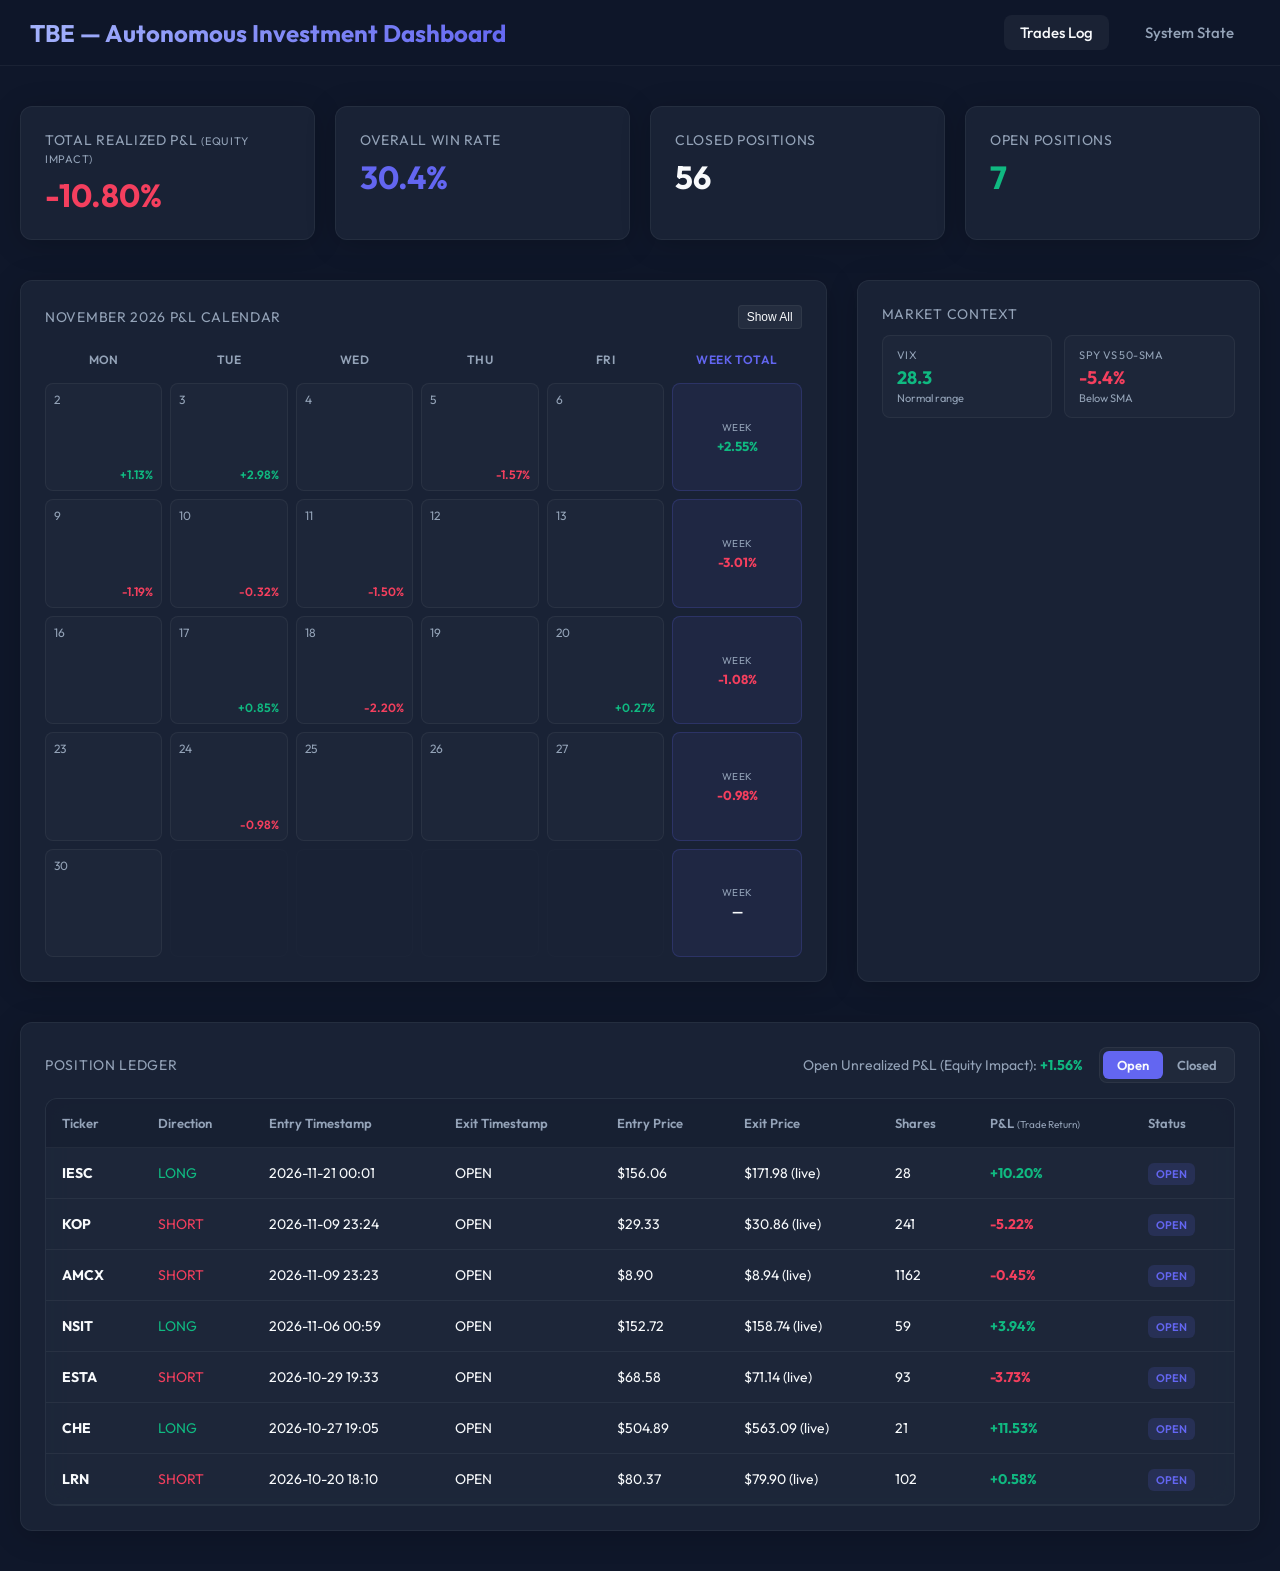
==== commit 55eabb5a: "Auto-update dashboard rendered assets [skip ci]" ====
--- a/docs/index.html
+++ b/docs/index.html
@@ -328,7 +328,7 @@
                     </div>
                     <div class="market-chip">
                         <div class="market-chip-label">SPY vs 50-SMA</div>
-                        <div class="market-chip-val val-rose">+nan%</div>
+                        <div class="market-chip-val val-rose">-5.4%</div>
                         <div class="market-chip-sub">Below SMA</div>
                     </div>
                 </div>
@@ -341,7 +341,7 @@
                 <div style="display:flex; align-items:center; gap:16px; flex-wrap:wrap;">
                     <div class="ledger-sum">
                         <span id="ledger-sum-label">Open Unrealized P&amp;L (Equity Impact):</span>
-                        <span id="ledger-sum-val" class="ledger-sum-val val-rose">+nan%</span>
+                        <span id="ledger-sum-val" class="ledger-sum-val val-green">+1.56%</span>
                     </div>
                     <div class="ledger-toggle">
                         <button id="toggle-open-btn" class="ledger-toggle-btn active" onclick="toggleLedgerView('OPEN')">Open</button>
@@ -366,27 +366,27 @@
                     </thead>
                     <tbody id="trades-table-body">
                         
-        <tr data-close-date="" data-status="OPEN" onclick='showTradeDetail({"_id": "6b00df6aaa8dd17031a260fb", "ticker": "IESC", "direction": "LONG", "entry_price": 156.05999755859375, "share_count": 28, "combined_score": 2.0, "risk_pct_used": 1.5, "equity_at_entry": 89847.2469001278, "initial_stop": 109.33773040771484, "current_stop": 124.20431865345347, "take_profit": 249.50453186035156, "confidence_tier": "STRONG", "status": "OPEN", "entry_timestamp": "2026-11-21T00:01:46.116000", "exit_price": NaN, "exit_timestamp": null, "exit_reason": null, "realized_pnl": NaN, "highest_high_since_entry": 171.97999572753906, "lowest_low_since_entry": 156.05999755859375, "reasoning_chain": {"candidate_id": "6b00df46f9392577c349c83f", "trigger_type": "EARNINGS_SURPRISE", "confidence_tier": "STRONG", "combined_score": 2.0, "atr_22": 15.574089050292969, "risk_pct_allocated": 1.5, "is_sized_down": false, "original_shares": 28, "regime_state_at_decision": "RISK_OFF"}, "trade_return_pct": NaN, "equity_pct": NaN, "ai_conviction": "STRONG_SUPPORT", "ai_rationale": "IESC reported significant financial growth with Q4 revenue increasing 55% and operating income rising 108% year-over-year, which validates the earnings surprise. While the stock is currently trading lower due to broader market sentiment and sector-specific headwinds, the underlying fundamental performance remains strong, further supported by an authorized $350 million share repurchase program.", "ai_risk_flags": ["Market volatility (Fear and Greed Index at Extreme Fear)", "Sector-wide downward pressure on data center infrastructure stocks", "Stock price near 52-week lows despite strong earnings", "Executive compensation and incentive plans linked to complex performance thresholds"]})'>
+        <tr data-close-date="" data-status="OPEN" onclick='showTradeDetail({"_id": "6b00df6aaa8dd17031a260fb", "ticker": "IESC", "direction": "LONG", "entry_price": 156.05999755859375, "share_count": 28, "combined_score": 2.0, "risk_pct_used": 1.5, "equity_at_entry": 89847.2469001278, "initial_stop": 109.33773040771484, "current_stop": 124.20431865345347, "take_profit": 249.50453186035156, "confidence_tier": "STRONG", "status": "OPEN", "entry_timestamp": "2026-11-21T00:01:46.116000", "exit_price": 171.97999572753906, "exit_timestamp": null, "exit_reason": null, "realized_pnl": 445.75994873046875, "highest_high_since_entry": 171.97999572753906, "lowest_low_since_entry": 156.05999755859375, "reasoning_chain": {"candidate_id": "6b00df46f9392577c349c83f", "trigger_type": "EARNINGS_SURPRISE", "confidence_tier": "STRONG", "combined_score": 2.0, "atr_22": 15.574089050292969, "risk_pct_allocated": 1.5, "is_sized_down": false, "original_shares": 28, "regime_state_at_decision": "RISK_OFF"}, "trade_return_pct": 0.10201203651158616, "equity_pct": 0.004961308933883813, "ai_conviction": "STRONG_SUPPORT", "ai_rationale": "IESC reported significant financial growth with Q4 revenue increasing 55% and operating income rising 108% year-over-year, which validates the earnings surprise. While the stock is currently trading lower due to broader market sentiment and sector-specific headwinds, the underlying fundamental performance remains strong, further supported by an authorized $350 million share repurchase program.", "ai_risk_flags": ["Market volatility (Fear and Greed Index at Extreme Fear)", "Sector-wide downward pressure on data center infrastructure stocks", "Stock price near 52-week lows despite strong earnings", "Executive compensation and incentive plans linked to complex performance thresholds"]})'>
             <td><strong>IESC</strong></td>
             <td class="val-green">LONG</td>
             <td>2026-11-21 00:01</td>
             <td>OPEN</td>
             <td>$156.06</td>
-            <td>$nan (live)</td>
+            <td>$171.98 (live)</td>
             <td>28</td>
-            <td class=""><strong>+nan%</strong></td>
+            <td class="val-green"><strong>+10.20%</strong></td>
             <td><span class="badge badge-open">Open</span></td>
         </tr>
         
-        <tr data-close-date="" data-status="OPEN" onclick='showTradeDetail({"_id": "6af25610afb1f0de448e2b7e", "ticker": "KOP", "direction": "SHORT", "entry_price": 29.329999923706055, "share_count": 241, "combined_score": 2.0, "risk_pct_used": 1.5, "equity_at_entry": 96289.9869408202, "initial_stop": 35.29931857369163, "current_stop": 35.29931857369163, "take_profit": 17.391362623734906, "confidence_tier": "STRONG", "status": "OPEN", "entry_timestamp": "2026-11-09T23:24:00.544000", "exit_price": NaN, "exit_timestamp": null, "exit_reason": null, "realized_pnl": NaN, "highest_high_since_entry": 31.719999313354492, "lowest_low_since_entry": 29.040000915527344, "reasoning_chain": {"candidate_id": "6af2557770fde3f93c8e8660", "trigger_type": "EARNINGS_SURPRISE", "confidence_tier": "STRONG", "combined_score": 2.0, "atr_22": 1.9897728833285244, "risk_pct_allocated": 1.5, "is_sized_down": false, "original_shares": 241, "regime_state_at_decision": "RISK_OFF"}, "trade_return_pct": NaN, "equity_pct": NaN, "ai_conviction": "STRONG_SUPPORT", "ai_rationale": "KOP reported a significant earnings and revenue miss, combined with a downward revision to its 2026 earnings guidance. The company cited margin pressure due to rising raw material and freight costs that are outpacing its ability to pass costs to customers, supporting the short thesis.", "ai_risk_flags": ["EARNINGS_MISS", "REVENUE_MISS", "GUIDANCE_CUT", "MARGIN_COMPRESSION", "RISING_INPUT_COSTS"]})'>
+        <tr data-close-date="" data-status="OPEN" onclick='showTradeDetail({"_id": "6af25610afb1f0de448e2b7e", "ticker": "KOP", "direction": "SHORT", "entry_price": 29.329999923706055, "share_count": 241, "combined_score": 2.0, "risk_pct_used": 1.5, "equity_at_entry": 96289.9869408202, "initial_stop": 35.29931857369163, "current_stop": 35.29931857369163, "take_profit": 17.391362623734906, "confidence_tier": "STRONG", "status": "OPEN", "entry_timestamp": "2026-11-09T23:24:00.544000", "exit_price": 30.860000610351562, "exit_timestamp": null, "exit_reason": null, "realized_pnl": -368.7301654815674, "highest_high_since_entry": 31.719999313354492, "lowest_low_since_entry": 29.040000915527344, "reasoning_chain": {"candidate_id": "6af2557770fde3f93c8e8660", "trigger_type": "EARNINGS_SURPRISE", "confidence_tier": "STRONG", "combined_score": 2.0, "atr_22": 1.9897728833285244, "risk_pct_allocated": 1.5, "is_sized_down": false, "original_shares": 241, "regime_state_at_decision": "RISK_OFF"}, "trade_return_pct": -0.052165042298853895, "equity_pct": -0.003829371850555851, "ai_conviction": "STRONG_SUPPORT", "ai_rationale": "KOP reported a significant earnings and revenue miss, combined with a downward revision to its 2026 earnings guidance. The company cited margin pressure due to rising raw material and freight costs that are outpacing its ability to pass costs to customers, supporting the short thesis.", "ai_risk_flags": ["EARNINGS_MISS", "REVENUE_MISS", "GUIDANCE_CUT", "MARGIN_COMPRESSION", "RISING_INPUT_COSTS"]})'>
             <td><strong>KOP</strong></td>
             <td class="val-rose">SHORT</td>
             <td>2026-11-09 23:24</td>
             <td>OPEN</td>
             <td>$29.33</td>
-            <td>$nan (live)</td>
+            <td>$30.86 (live)</td>
             <td>241</td>
-            <td class=""><strong>+nan%</strong></td>
+            <td class="val-rose"><strong>-5.22%</strong></td>
             <td><span class="badge badge-open">Open</span></td>
         </tr>
         
@@ -414,27 +414,27 @@
             <td><span class="badge badge-closed">Closed</span></td>
         </tr>
         
-        <tr data-close-date="" data-status="OPEN" onclick='showTradeDetail({"_id": "6af255e2afb1f0de448e2b08", "ticker": "AMCX", "direction": "SHORT", "entry_price": 8.899999618530273, "share_count": 1162, "combined_score": 2.0, "risk_pct_used": 1.5, "equity_at_entry": 96289.9869408202, "initial_stop": 10.142272233963013, "current_stop": 9.984999331561003, "take_profit": 6.415454387664795, "confidence_tier": "STRONG", "status": "OPEN", "entry_timestamp": "2026-11-09T23:23:14.674000", "exit_price": NaN, "exit_timestamp": null, "exit_reason": null, "realized_pnl": NaN, "highest_high_since_entry": 9.59000015258789, "lowest_low_since_entry": 8.604999542236328, "reasoning_chain": {"candidate_id": "6af253cf70fde3f93c8e84a3", "trigger_type": "EARNINGS_SURPRISE", "confidence_tier": "STRONG", "combined_score": 2.0, "atr_22": 0.4140908718109131, "risk_pct_allocated": 1.5, "is_sized_down": false, "original_shares": 1162, "regime_state_at_decision": "RISK_OFF"}, "trade_return_pct": NaN, "equity_pct": NaN, "ai_conviction": "STRONG_SUPPORT", "ai_rationale": "The company reported a significant earnings miss for the quarter ending June 30, 2026, with an actual EPS of -0.28 against a consensus of -0.0711, representing a substantial negative surprise. Furthermore, secondary reports highlight fundamental weaknesses including a 'cash problem,' mounting debt, and ongoing affiliate revenue declines, all of which support the bearish outlook.", "ai_risk_flags": ["debt_burden", "cash_flow_strain", "affiliate_declines", "negative_earnings_surprise"]})'>
+        <tr data-close-date="" data-status="OPEN" onclick='showTradeDetail({"_id": "6af255e2afb1f0de448e2b08", "ticker": "AMCX", "direction": "SHORT", "entry_price": 8.899999618530273, "share_count": 1162, "combined_score": 2.0, "risk_pct_used": 1.5, "equity_at_entry": 96289.9869408202, "initial_stop": 10.142272233963013, "current_stop": 9.984999331561003, "take_profit": 6.415454387664795, "confidence_tier": "STRONG", "status": "OPEN", "entry_timestamp": "2026-11-09T23:23:14.674000", "exit_price": 8.9399995803833, "exit_timestamp": null, "exit_reason": null, "realized_pnl": -46.47995567321777, "highest_high_since_entry": 9.59000015258789, "lowest_low_since_entry": 8.604999542236328, "reasoning_chain": {"candidate_id": "6af253cf70fde3f93c8e84a3", "trigger_type": "EARNINGS_SURPRISE", "confidence_tier": "STRONG", "combined_score": 2.0, "atr_22": 0.4140908718109131, "risk_pct_allocated": 1.5, "is_sized_down": false, "original_shares": 1162, "regime_state_at_decision": "RISK_OFF"}, "trade_return_pct": -0.004494377928932187, "equity_pct": -0.00048270808990538483, "ai_conviction": "STRONG_SUPPORT", "ai_rationale": "The company reported a significant earnings miss for the quarter ending June 30, 2026, with an actual EPS of -0.28 against a consensus of -0.0711, representing a substantial negative surprise. Furthermore, secondary reports highlight fundamental weaknesses including a 'cash problem,' mounting debt, and ongoing affiliate revenue declines, all of which support the bearish outlook.", "ai_risk_flags": ["debt_burden", "cash_flow_strain", "affiliate_declines", "negative_earnings_surprise"]})'>
             <td><strong>AMCX</strong></td>
             <td class="val-rose">SHORT</td>
             <td>2026-11-09 23:23</td>
             <td>OPEN</td>
             <td>$8.90</td>
-            <td>$nan (live)</td>
+            <td>$8.94 (live)</td>
             <td>1162</td>
-            <td class=""><strong>+nan%</strong></td>
+            <td class="val-rose"><strong>-0.45%</strong></td>
             <td><span class="badge badge-open">Open</span></td>
         </tr>
         
-        <tr data-close-date="" data-status="OPEN" onclick='showTradeDetail({"_id": "6aed2689621131e8196c4049", "ticker": "NSIT", "direction": "LONG", "entry_price": 152.72000122070312, "share_count": 59, "combined_score": 2.0, "risk_pct_used": 1.5, "equity_at_entry": 94365.11089958125, "initial_stop": 128.77523456920278, "current_stop": 147.2995543046431, "take_profit": 200.60953452370384, "confidence_tier": "STRONG", "status": "OPEN", "entry_timestamp": "2026-11-06T00:59:53.450000", "exit_price": NaN, "exit_timestamp": null, "exit_reason": null, "realized_pnl": NaN, "highest_high_since_entry": 172.85000610351562, "lowest_low_since_entry": 150.44000244140625, "reasoning_chain": {"candidate_id": "6aed242470fde3f93c81edf3", "trigger_type": "EARNINGS_SURPRISE", "confidence_tier": "STRONG", "combined_score": 2.0, "atr_22": 7.981588883833452, "risk_pct_allocated": 1.5, "is_sized_down": false, "original_shares": 59, "regime_state_at_decision": "RISK_OFF"}, "trade_return_pct": NaN, "equity_pct": NaN, "ai_conviction": "STRONG_SUPPORT", "ai_rationale": "Insight Enterprises delivered a significant earnings beat of 25.9% above consensus and reported strong revenue growth, bolstered by demand in infrastructure and cloud services. While management noted potential headwinds regarding memory pricing and a slower fourth quarter, the overall financial performance for the reported quarter remains robust.", "ai_risk_flags": ["slower_fourth_quarter_outlook", "memory_pricing_concerns"]})'>
+        <tr data-close-date="" data-status="OPEN" onclick='showTradeDetail({"_id": "6aed2689621131e8196c4049", "ticker": "NSIT", "direction": "LONG", "entry_price": 152.72000122070312, "share_count": 59, "combined_score": 2.0, "risk_pct_used": 1.5, "equity_at_entry": 94365.11089958125, "initial_stop": 128.77523456920278, "current_stop": 147.2995543046431, "take_profit": 200.60953452370384, "confidence_tier": "STRONG", "status": "OPEN", "entry_timestamp": "2026-11-06T00:59:53.450000", "exit_price": 158.74000549316406, "exit_timestamp": null, "exit_reason": null, "realized_pnl": 355.1802520751953, "highest_high_since_entry": 172.85000610351562, "lowest_low_since_entry": 150.44000244140625, "reasoning_chain": {"candidate_id": "6aed242470fde3f93c81edf3", "trigger_type": "EARNINGS_SURPRISE", "confidence_tier": "STRONG", "combined_score": 2.0, "atr_22": 7.981588883833452, "risk_pct_allocated": 1.5, "is_sized_down": false, "original_shares": 59, "regime_state_at_decision": "RISK_OFF"}, "trade_return_pct": 0.03941857140088112, "equity_pct": 0.0037638937599846706, "ai_conviction": "STRONG_SUPPORT", "ai_rationale": "Insight Enterprises delivered a significant earnings beat of 25.9% above consensus and reported strong revenue growth, bolstered by demand in infrastructure and cloud services. While management noted potential headwinds regarding memory pricing and a slower fourth quarter, the overall financial performance for the reported quarter remains robust.", "ai_risk_flags": ["slower_fourth_quarter_outlook", "memory_pricing_concerns"]})'>
             <td><strong>NSIT</strong></td>
             <td class="val-green">LONG</td>
             <td>2026-11-06 00:59</td>
             <td>OPEN</td>
             <td>$152.72</td>
-            <td>$nan (live)</td>
+            <td>$158.74 (live)</td>
             <td>59</td>
-            <td class=""><strong>+nan%</strong></td>
+            <td class="val-green"><strong>+3.94%</strong></td>
             <td><span class="badge badge-open">Open</span></td>
         </tr>
         
@@ -474,15 +474,15 @@
             <td><span class="badge badge-closed">Closed</span></td>
         </tr>
         
-        <tr data-close-date="" data-status="OPEN" onclick='showTradeDetail({"_id": "6ae39fa6d7a9ca53c50331e1", "ticker": "ESTA", "direction": "SHORT", "entry_price": 68.58499908447266, "share_count": 93, "combined_score": 1.0, "risk_pct_used": 1.0, "equity_at_entry": 96074.52938511557, "initial_stop": 78.80818367004395, "current_stop": 72.04886540499601, "take_profit": 48.13862991333008, "confidence_tier": "MODERATE", "status": "OPEN", "entry_timestamp": "2026-10-29T19:33:58.344000", "exit_price": NaN, "exit_timestamp": null, "exit_reason": null, "realized_pnl": NaN, "highest_high_since_entry": 71.36000061035156, "lowest_low_since_entry": 61.0, "reasoning_chain": {"candidate_id": "6ae39c9532e8623a49dd875e", "trigger_type": "EARNINGS_SURPRISE", "confidence_tier": "MODERATE", "combined_score": 1.0, "atr_22": 3.4077281951904297, "risk_pct_allocated": 1.0, "is_sized_down": false, "original_shares": 93, "regime_state_at_decision": "RISK_ON"}, "trade_return_pct": NaN, "equity_pct": NaN, "ai_conviction": "MODERATE_SUPPORT", "ai_rationale": "The company reported a Q3 earnings miss, with EPS of $(0.35) missing the $(0.26) consensus estimate, representing a significant negative surprise. Additionally, TD Cowen lowered its price target for ESTA following the earnings release, which reinforces the bearish sentiment supporting a short position.", "ai_risk_flags": ["EARNINGS_MISS", "ANALYST_PRICE_TARGET_DOWNGRADE", "NEGATIVE_EPS_TREND"]})'>
+        <tr data-close-date="" data-status="OPEN" onclick='showTradeDetail({"_id": "6ae39fa6d7a9ca53c50331e1", "ticker": "ESTA", "direction": "SHORT", "entry_price": 68.58499908447266, "share_count": 93, "combined_score": 1.0, "risk_pct_used": 1.0, "equity_at_entry": 96074.52938511557, "initial_stop": 78.80818367004395, "current_stop": 72.04886540499601, "take_profit": 48.13862991333008, "confidence_tier": "MODERATE", "status": "OPEN", "entry_timestamp": "2026-10-29T19:33:58.344000", "exit_price": 71.13999938964844, "exit_timestamp": null, "exit_reason": null, "realized_pnl": -237.61502838134766, "highest_high_since_entry": 71.36000061035156, "lowest_low_since_entry": 61.0, "reasoning_chain": {"candidate_id": "6ae39c9532e8623a49dd875e", "trigger_type": "EARNINGS_SURPRISE", "confidence_tier": "MODERATE", "combined_score": 1.0, "atr_22": 3.4077281951904297, "risk_pct_allocated": 1.0, "is_sized_down": false, "original_shares": 93, "regime_state_at_decision": "RISK_ON"}, "trade_return_pct": -0.03725304861532355, "equity_pct": -0.0024732364540539747, "ai_conviction": "MODERATE_SUPPORT", "ai_rationale": "The company reported a Q3 earnings miss, with EPS of $(0.35) missing the $(0.26) consensus estimate, representing a significant negative surprise. Additionally, TD Cowen lowered its price target for ESTA following the earnings release, which reinforces the bearish sentiment supporting a short position.", "ai_risk_flags": ["EARNINGS_MISS", "ANALYST_PRICE_TARGET_DOWNGRADE", "NEGATIVE_EPS_TREND"]})'>
             <td><strong>ESTA</strong></td>
             <td class="val-rose">SHORT</td>
             <td>2026-10-29 19:33</td>
             <td>OPEN</td>
             <td>$68.58</td>
-            <td>$nan (live)</td>
+            <td>$71.14 (live)</td>
             <td>93</td>
-            <td class=""><strong>+nan%</strong></td>
+            <td class="val-rose"><strong>-3.73%</strong></td>
             <td><span class="badge badge-open">Open</span></td>
         </tr>
         
@@ -570,27 +570,27 @@
             <td><span class="badge badge-closed">Closed</span></td>
         </tr>
         
-        <tr data-close-date="" data-status="OPEN" onclick='showTradeDetail({"_id": "6ae0f6058735ef052bfc6685", "ticker": "CHE", "direction": "LONG", "entry_price": 504.8924865722656, "share_count": 21, "combined_score": 0.5, "risk_pct_used": 0.75, "equity_at_entry": 92784.81056541065, "initial_stop": 471.8215498490767, "current_stop": 516.0508496633274, "take_profit": 571.0343600186435, "confidence_tier": "MODERATE", "status": "OPEN", "entry_timestamp": "2026-10-27T19:05:41.587000", "exit_price": NaN, "exit_timestamp": null, "exit_reason": null, "realized_pnl": NaN, "highest_high_since_entry": 563.2899780273438, "lowest_low_since_entry": 504.8924865722656, "reasoning_chain": {"candidate_id": "6ae0f4bf32e8623a49dae7a5", "trigger_type": "EARNINGS_SURPRISE", "confidence_tier": "MODERATE", "combined_score": 0.5, "atr_22": 11.023645574396307, "risk_pct_allocated": 0.75, "is_sized_down": false, "original_shares": 21, "regime_state_at_decision": "RISK_ON"}, "trade_return_pct": NaN, "equity_pct": NaN, "ai_conviction": "MODERATE_SUPPORT", "ai_rationale": "The company filed an 8-K confirming the release of financial results which align with the earnings surprise data. While the report confirms operational results were released, the provided text does not contain specific qualitative commentary, but the positive earnings surprise serves as fundamental support for a long thesis.", "ai_risk_flags": ["LIMITED_DISCLOSURE_DETAIL"]})'>
+        <tr data-close-date="" data-status="OPEN" onclick='showTradeDetail({"_id": "6ae0f6058735ef052bfc6685", "ticker": "CHE", "direction": "LONG", "entry_price": 504.8924865722656, "share_count": 21, "combined_score": 0.5, "risk_pct_used": 0.75, "equity_at_entry": 92784.81056541065, "initial_stop": 471.8215498490767, "current_stop": 516.0508496633274, "take_profit": 571.0343600186435, "confidence_tier": "MODERATE", "status": "OPEN", "entry_timestamp": "2026-10-27T19:05:41.587000", "exit_price": 563.0900268554688, "exit_timestamp": null, "exit_reason": null, "realized_pnl": 1222.1483459472656, "highest_high_since_entry": 563.2899780273438, "lowest_low_since_entry": 504.8924865722656, "reasoning_chain": {"candidate_id": "6ae0f4bf32e8623a49dae7a5", "trigger_type": "EARNINGS_SURPRISE", "confidence_tier": "MODERATE", "combined_score": 0.5, "atr_22": 11.023645574396307, "risk_pct_allocated": 0.75, "is_sized_down": false, "original_shares": 21, "regime_state_at_decision": "RISK_ON"}, "trade_return_pct": 0.11526719416703633, "equity_pct": 0.013171857963601551, "ai_conviction": "MODERATE_SUPPORT", "ai_rationale": "The company filed an 8-K confirming the release of financial results which align with the earnings surprise data. While the report confirms operational results were released, the provided text does not contain specific qualitative commentary, but the positive earnings surprise serves as fundamental support for a long thesis.", "ai_risk_flags": ["LIMITED_DISCLOSURE_DETAIL"]})'>
             <td><strong>CHE</strong></td>
             <td class="val-green">LONG</td>
             <td>2026-10-27 19:05</td>
             <td>OPEN</td>
             <td>$504.89</td>
-            <td>$nan (live)</td>
+            <td>$563.09 (live)</td>
             <td>21</td>
-            <td class=""><strong>+nan%</strong></td>
+            <td class="val-green"><strong>+11.53%</strong></td>
             <td><span class="badge badge-open">Open</span></td>
         </tr>
         
-        <tr data-close-date="" data-status="OPEN" onclick='showTradeDetail({"_id": "6ad7ae90a1e963179b064373", "ticker": "LRN", "direction": "SHORT", "entry_price": 80.37000274658203, "share_count": 102, "combined_score": 0.5, "risk_pct_used": 0.75, "equity_at_entry": 93043.05034250864, "initial_stop": 87.19807121970437, "current_stop": 82.4999982660467, "take_profit": 66.71386580033736, "confidence_tier": "MODERATE", "status": "OPEN", "entry_timestamp": "2026-10-20T18:10:24.514000", "exit_price": NaN, "exit_timestamp": null, "exit_reason": null, "realized_pnl": NaN, "highest_high_since_entry": 80.69999694824219, "lowest_low_since_entry": 74.58000183105469, "reasoning_chain": {"candidate_id": "6ad7ae21c5c214b31063a3e1", "trigger_type": "EARNINGS_SURPRISE", "confidence_tier": "MODERATE", "combined_score": 0.5, "atr_22": 2.2760228243741123, "risk_pct_allocated": 0.75, "is_sized_down": false, "original_shares": 102, "regime_state_at_decision": "RISK_ON"}, "trade_return_pct": NaN, "equity_pct": NaN, "ai_conviction": "NEUTRAL", "ai_rationale": "While the company missed earnings expectations, the impact of the negative EPS surprise is tempered by the announcement of an extended stock repurchase program, which signals management's confidence and commitment to capital returns. Furthermore, the news regarding an acquisition of a similarly named firm appears unrelated to the registrant, and the forward-looking statements detail significant operational risks that could impact future performance.", "ai_risk_flags": ["earnings_miss", "regulatory_uncertainty", "market_competition", "cybersecurity_risks", "operational_dependency"]})'>
+        <tr data-close-date="" data-status="OPEN" onclick='showTradeDetail({"_id": "6ad7ae90a1e963179b064373", "ticker": "LRN", "direction": "SHORT", "entry_price": 80.37000274658203, "share_count": 102, "combined_score": 0.5, "risk_pct_used": 0.75, "equity_at_entry": 93043.05034250864, "initial_stop": 87.19807121970437, "current_stop": 82.4999982660467, "take_profit": 66.71386580033736, "confidence_tier": "MODERATE", "status": "OPEN", "entry_timestamp": "2026-10-20T18:10:24.514000", "exit_price": 79.9000015258789, "exit_timestamp": null, "exit_reason": null, "realized_pnl": 47.94012451171875, "highest_high_since_entry": 80.69999694824219, "lowest_low_since_entry": 74.58000183105469, "reasoning_chain": {"candidate_id": "6ad7ae21c5c214b31063a3e1", "trigger_type": "EARNINGS_SURPRISE", "confidence_tier": "MODERATE", "combined_score": 0.5, "atr_22": 2.2760228243741123, "risk_pct_allocated": 0.75, "is_sized_down": false, "original_shares": 102, "regime_state_at_decision": "RISK_ON"}, "trade_return_pct": 0.005847968205066575, "equity_pct": 0.0005152466985469877, "ai_conviction": "NEUTRAL", "ai_rationale": "While the company missed earnings expectations, the impact of the negative EPS surprise is tempered by the announcement of an extended stock repurchase program, which signals management's confidence and commitment to capital returns. Furthermore, the news regarding an acquisition of a similarly named firm appears unrelated to the registrant, and the forward-looking statements detail significant operational risks that could impact future performance.", "ai_risk_flags": ["earnings_miss", "regulatory_uncertainty", "market_competition", "cybersecurity_risks", "operational_dependency"]})'>
             <td><strong>LRN</strong></td>
             <td class="val-rose">SHORT</td>
             <td>2026-10-20 18:10</td>
             <td>OPEN</td>
             <td>$80.37</td>
-            <td>$nan (live)</td>
+            <td>$79.90 (live)</td>
             <td>102</td>
-            <td class=""><strong>+nan%</strong></td>
+            <td class="val-green"><strong>+0.58%</strong></td>
             <td><span class="badge badge-open">Open</span></td>
         </tr>
         
@@ -1127,29 +1127,29 @@
             </div>
             <div class="ledger-cards" id="ledger-cards-container">
                 
-        <div class="ledger-card" data-close-date="" data-status="OPEN" onclick='showTradeDetail({"_id": "6b00df6aaa8dd17031a260fb", "ticker": "IESC", "direction": "LONG", "entry_price": 156.05999755859375, "share_count": 28, "combined_score": 2.0, "risk_pct_used": 1.5, "equity_at_entry": 89847.2469001278, "initial_stop": 109.33773040771484, "current_stop": 124.20431865345347, "take_profit": 249.50453186035156, "confidence_tier": "STRONG", "status": "OPEN", "entry_timestamp": "2026-11-21T00:01:46.116000", "exit_price": NaN, "exit_timestamp": null, "exit_reason": null, "realized_pnl": NaN, "highest_high_since_entry": 171.97999572753906, "lowest_low_since_entry": 156.05999755859375, "reasoning_chain": {"candidate_id": "6b00df46f9392577c349c83f", "trigger_type": "EARNINGS_SURPRISE", "confidence_tier": "STRONG", "combined_score": 2.0, "atr_22": 15.574089050292969, "risk_pct_allocated": 1.5, "is_sized_down": false, "original_shares": 28, "regime_state_at_decision": "RISK_OFF"}, "trade_return_pct": NaN, "equity_pct": NaN, "ai_conviction": "STRONG_SUPPORT", "ai_rationale": "IESC reported significant financial growth with Q4 revenue increasing 55% and operating income rising 108% year-over-year, which validates the earnings surprise. While the stock is currently trading lower due to broader market sentiment and sector-specific headwinds, the underlying fundamental performance remains strong, further supported by an authorized $350 million share repurchase program.", "ai_risk_flags": ["Market volatility (Fear and Greed Index at Extreme Fear)", "Sector-wide downward pressure on data center infrastructure stocks", "Stock price near 52-week lows despite strong earnings", "Executive compensation and incentive plans linked to complex performance thresholds"]})'>
+        <div class="ledger-card" data-close-date="" data-status="OPEN" onclick='showTradeDetail({"_id": "6b00df6aaa8dd17031a260fb", "ticker": "IESC", "direction": "LONG", "entry_price": 156.05999755859375, "share_count": 28, "combined_score": 2.0, "risk_pct_used": 1.5, "equity_at_entry": 89847.2469001278, "initial_stop": 109.33773040771484, "current_stop": 124.20431865345347, "take_profit": 249.50453186035156, "confidence_tier": "STRONG", "status": "OPEN", "entry_timestamp": "2026-11-21T00:01:46.116000", "exit_price": 171.97999572753906, "exit_timestamp": null, "exit_reason": null, "realized_pnl": 445.75994873046875, "highest_high_since_entry": 171.97999572753906, "lowest_low_since_entry": 156.05999755859375, "reasoning_chain": {"candidate_id": "6b00df46f9392577c349c83f", "trigger_type": "EARNINGS_SURPRISE", "confidence_tier": "STRONG", "combined_score": 2.0, "atr_22": 15.574089050292969, "risk_pct_allocated": 1.5, "is_sized_down": false, "original_shares": 28, "regime_state_at_decision": "RISK_OFF"}, "trade_return_pct": 0.10201203651158616, "equity_pct": 0.004961308933883813, "ai_conviction": "STRONG_SUPPORT", "ai_rationale": "IESC reported significant financial growth with Q4 revenue increasing 55% and operating income rising 108% year-over-year, which validates the earnings surprise. While the stock is currently trading lower due to broader market sentiment and sector-specific headwinds, the underlying fundamental performance remains strong, further supported by an authorized $350 million share repurchase program.", "ai_risk_flags": ["Market volatility (Fear and Greed Index at Extreme Fear)", "Sector-wide downward pressure on data center infrastructure stocks", "Stock price near 52-week lows despite strong earnings", "Executive compensation and incentive plans linked to complex performance thresholds"]})'>
             <div class="ledger-card-top">
                 <span class="ledger-card-ticker">IESC <span class="val-green">LONG</span></span>
                 <span class="badge badge-open">Open</span>
             </div>
             <div class="ledger-card-grid">
                 <div><span class="ledger-card-grid-label">Entry</span> $156.06</div>
-                <div><span class="ledger-card-grid-label">Exit</span> $nan (live)</div>
+                <div><span class="ledger-card-grid-label">Exit</span> $171.98 (live)</div>
                 <div><span class="ledger-card-grid-label">Shares</span> 28</div>
-                <div class=""><span class="ledger-card-grid-label">Trade Return</span> <strong>+nan%</strong></div>
-            </div>
-        </div>
-        
-        <div class="ledger-card" data-close-date="" data-status="OPEN" onclick='showTradeDetail({"_id": "6af25610afb1f0de448e2b7e", "ticker": "KOP", "direction": "SHORT", "entry_price": 29.329999923706055, "share_count": 241, "combined_score": 2.0, "risk_pct_used": 1.5, "equity_at_entry": 96289.9869408202, "initial_stop": 35.29931857369163, "current_stop": 35.29931857369163, "take_profit": 17.391362623734906, "confidence_tier": "STRONG", "status": "OPEN", "entry_timestamp": "2026-11-09T23:24:00.544000", "exit_price": NaN, "exit_timestamp": null, "exit_reason": null, "realized_pnl": NaN, "highest_high_since_entry": 31.719999313354492, "lowest_low_since_entry": 29.040000915527344, "reasoning_chain": {"candidate_id": "6af2557770fde3f93c8e8660", "trigger_type": "EARNINGS_SURPRISE", "confidence_tier": "STRONG", "combined_score": 2.0, "atr_22": 1.9897728833285244, "risk_pct_allocated": 1.5, "is_sized_down": false, "original_shares": 241, "regime_state_at_decision": "RISK_OFF"}, "trade_return_pct": NaN, "equity_pct": NaN, "ai_conviction": "STRONG_SUPPORT", "ai_rationale": "KOP reported a significant earnings and revenue miss, combined with a downward revision to its 2026 earnings guidance. The company cited margin pressure due to rising raw material and freight costs that are outpacing its ability to pass costs to customers, supporting the short thesis.", "ai_risk_flags": ["EARNINGS_MISS", "REVENUE_MISS", "GUIDANCE_CUT", "MARGIN_COMPRESSION", "RISING_INPUT_COSTS"]})'>
+                <div class="val-green"><span class="ledger-card-grid-label">Trade Return</span> <strong>+10.20%</strong></div>
+            </div>
+        </div>
+        
+        <div class="ledger-card" data-close-date="" data-status="OPEN" onclick='showTradeDetail({"_id": "6af25610afb1f0de448e2b7e", "ticker": "KOP", "direction": "SHORT", "entry_price": 29.329999923706055, "share_count": 241, "combined_score": 2.0, "risk_pct_used": 1.5, "equity_at_entry": 96289.9869408202, "initial_stop": 35.29931857369163, "current_stop": 35.29931857369163, "take_profit": 17.391362623734906, "confidence_tier": "STRONG", "status": "OPEN", "entry_timestamp": "2026-11-09T23:24:00.544000", "exit_price": 30.860000610351562, "exit_timestamp": null, "exit_reason": null, "realized_pnl": -368.7301654815674, "highest_high_since_entry": 31.719999313354492, "lowest_low_since_entry": 29.040000915527344, "reasoning_chain": {"candidate_id": "6af2557770fde3f93c8e8660", "trigger_type": "EARNINGS_SURPRISE", "confidence_tier": "STRONG", "combined_score": 2.0, "atr_22": 1.9897728833285244, "risk_pct_allocated": 1.5, "is_sized_down": false, "original_shares": 241, "regime_state_at_decision": "RISK_OFF"}, "trade_return_pct": -0.052165042298853895, "equity_pct": -0.003829371850555851, "ai_conviction": "STRONG_SUPPORT", "ai_rationale": "KOP reported a significant earnings and revenue miss, combined with a downward revision to its 2026 earnings guidance. The company cited margin pressure due to rising raw material and freight costs that are outpacing its ability to pass costs to customers, supporting the short thesis.", "ai_risk_flags": ["EARNINGS_MISS", "REVENUE_MISS", "GUIDANCE_CUT", "MARGIN_COMPRESSION", "RISING_INPUT_COSTS"]})'>
             <div class="ledger-card-top">
                 <span class="ledger-card-ticker">KOP <span class="val-rose">SHORT</span></span>
                 <span class="badge badge-open">Open</span>
             </div>
             <div class="ledger-card-grid">
                 <div><span class="ledger-card-grid-label">Entry</span> $29.33</div>
-                <div><span class="ledger-card-grid-label">Exit</span> $nan (live)</div>
+                <div><span class="ledger-card-grid-label">Exit</span> $30.86 (live)</div>
                 <div><span class="ledger-card-grid-label">Shares</span> 241</div>
-                <div class=""><span class="ledger-card-grid-label">Trade Return</span> <strong>+nan%</strong></div>
+                <div class="val-rose"><span class="ledger-card-grid-label">Trade Return</span> <strong>-5.22%</strong></div>
             </div>
         </div>
         
@@ -1179,29 +1179,29 @@
             </div>
         </div>
         
-        <div class="ledger-card" data-close-date="" data-status="OPEN" onclick='showTradeDetail({"_id": "6af255e2afb1f0de448e2b08", "ticker": "AMCX", "direction": "SHORT", "entry_price": 8.899999618530273, "share_count": 1162, "combined_score": 2.0, "risk_pct_used": 1.5, "equity_at_entry": 96289.9869408202, "initial_stop": 10.142272233963013, "current_stop": 9.984999331561003, "take_profit": 6.415454387664795, "confidence_tier": "STRONG", "status": "OPEN", "entry_timestamp": "2026-11-09T23:23:14.674000", "exit_price": NaN, "exit_timestamp": null, "exit_reason": null, "realized_pnl": NaN, "highest_high_since_entry": 9.59000015258789, "lowest_low_since_entry": 8.604999542236328, "reasoning_chain": {"candidate_id": "6af253cf70fde3f93c8e84a3", "trigger_type": "EARNINGS_SURPRISE", "confidence_tier": "STRONG", "combined_score": 2.0, "atr_22": 0.4140908718109131, "risk_pct_allocated": 1.5, "is_sized_down": false, "original_shares": 1162, "regime_state_at_decision": "RISK_OFF"}, "trade_return_pct": NaN, "equity_pct": NaN, "ai_conviction": "STRONG_SUPPORT", "ai_rationale": "The company reported a significant earnings miss for the quarter ending June 30, 2026, with an actual EPS of -0.28 against a consensus of -0.0711, representing a substantial negative surprise. Furthermore, secondary reports highlight fundamental weaknesses including a 'cash problem,' mounting debt, and ongoing affiliate revenue declines, all of which support the bearish outlook.", "ai_risk_flags": ["debt_burden", "cash_flow_strain", "affiliate_declines", "negative_earnings_surprise"]})'>
+        <div class="ledger-card" data-close-date="" data-status="OPEN" onclick='showTradeDetail({"_id": "6af255e2afb1f0de448e2b08", "ticker": "AMCX", "direction": "SHORT", "entry_price": 8.899999618530273, "share_count": 1162, "combined_score": 2.0, "risk_pct_used": 1.5, "equity_at_entry": 96289.9869408202, "initial_stop": 10.142272233963013, "current_stop": 9.984999331561003, "take_profit": 6.415454387664795, "confidence_tier": "STRONG", "status": "OPEN", "entry_timestamp": "2026-11-09T23:23:14.674000", "exit_price": 8.9399995803833, "exit_timestamp": null, "exit_reason": null, "realized_pnl": -46.47995567321777, "highest_high_since_entry": 9.59000015258789, "lowest_low_since_entry": 8.604999542236328, "reasoning_chain": {"candidate_id": "6af253cf70fde3f93c8e84a3", "trigger_type": "EARNINGS_SURPRISE", "confidence_tier": "STRONG", "combined_score": 2.0, "atr_22": 0.4140908718109131, "risk_pct_allocated": 1.5, "is_sized_down": false, "original_shares": 1162, "regime_state_at_decision": "RISK_OFF"}, "trade_return_pct": -0.004494377928932187, "equity_pct": -0.00048270808990538483, "ai_conviction": "STRONG_SUPPORT", "ai_rationale": "The company reported a significant earnings miss for the quarter ending June 30, 2026, with an actual EPS of -0.28 against a consensus of -0.0711, representing a substantial negative surprise. Furthermore, secondary reports highlight fundamental weaknesses including a 'cash problem,' mounting debt, and ongoing affiliate revenue declines, all of which support the bearish outlook.", "ai_risk_flags": ["debt_burden", "cash_flow_strain", "affiliate_declines", "negative_earnings_surprise"]})'>
             <div class="ledger-card-top">
                 <span class="ledger-card-ticker">AMCX <span class="val-rose">SHORT</span></span>
                 <span class="badge badge-open">Open</span>
             </div>
             <div class="ledger-card-grid">
                 <div><span class="ledger-card-grid-label">Entry</span> $8.90</div>
-                <div><span class="ledger-card-grid-label">Exit</span> $nan (live)</div>
+                <div><span class="ledger-card-grid-label">Exit</span> $8.94 (live)</div>
                 <div><span class="ledger-card-grid-label">Shares</span> 1162</div>
-                <div class=""><span class="ledger-card-grid-label">Trade Return</span> <strong>+nan%</strong></div>
-            </div>
-        </div>
-        
-        <div class="ledger-card" data-close-date="" data-status="OPEN" onclick='showTradeDetail({"_id": "6aed2689621131e8196c4049", "ticker": "NSIT", "direction": "LONG", "entry_price": 152.72000122070312, "share_count": 59, "combined_score": 2.0, "risk_pct_used": 1.5, "equity_at_entry": 94365.11089958125, "initial_stop": 128.77523456920278, "current_stop": 147.2995543046431, "take_profit": 200.60953452370384, "confidence_tier": "STRONG", "status": "OPEN", "entry_timestamp": "2026-11-06T00:59:53.450000", "exit_price": NaN, "exit_timestamp": null, "exit_reason": null, "realized_pnl": NaN, "highest_high_since_entry": 172.85000610351562, "lowest_low_since_entry": 150.44000244140625, "reasoning_chain": {"candidate_id": "6aed242470fde3f93c81edf3", "trigger_type": "EARNINGS_SURPRISE", "confidence_tier": "STRONG", "combined_score": 2.0, "atr_22": 7.981588883833452, "risk_pct_allocated": 1.5, "is_sized_down": false, "original_shares": 59, "regime_state_at_decision": "RISK_OFF"}, "trade_return_pct": NaN, "equity_pct": NaN, "ai_conviction": "STRONG_SUPPORT", "ai_rationale": "Insight Enterprises delivered a significant earnings beat of 25.9% above consensus and reported strong revenue growth, bolstered by demand in infrastructure and cloud services. While management noted potential headwinds regarding memory pricing and a slower fourth quarter, the overall financial performance for the reported quarter remains robust.", "ai_risk_flags": ["slower_fourth_quarter_outlook", "memory_pricing_concerns"]})'>
+                <div class="val-rose"><span class="ledger-card-grid-label">Trade Return</span> <strong>-0.45%</strong></div>
+            </div>
+        </div>
+        
+        <div class="ledger-card" data-close-date="" data-status="OPEN" onclick='showTradeDetail({"_id": "6aed2689621131e8196c4049", "ticker": "NSIT", "direction": "LONG", "entry_price": 152.72000122070312, "share_count": 59, "combined_score": 2.0, "risk_pct_used": 1.5, "equity_at_entry": 94365.11089958125, "initial_stop": 128.77523456920278, "current_stop": 147.2995543046431, "take_profit": 200.60953452370384, "confidence_tier": "STRONG", "status": "OPEN", "entry_timestamp": "2026-11-06T00:59:53.450000", "exit_price": 158.74000549316406, "exit_timestamp": null, "exit_reason": null, "realized_pnl": 355.1802520751953, "highest_high_since_entry": 172.85000610351562, "lowest_low_since_entry": 150.44000244140625, "reasoning_chain": {"candidate_id": "6aed242470fde3f93c81edf3", "trigger_type": "EARNINGS_SURPRISE", "confidence_tier": "STRONG", "combined_score": 2.0, "atr_22": 7.981588883833452, "risk_pct_allocated": 1.5, "is_sized_down": false, "original_shares": 59, "regime_state_at_decision": "RISK_OFF"}, "trade_return_pct": 0.03941857140088112, "equity_pct": 0.0037638937599846706, "ai_conviction": "STRONG_SUPPORT", "ai_rationale": "Insight Enterprises delivered a significant earnings beat of 25.9% above consensus and reported strong revenue growth, bolstered by demand in infrastructure and cloud services. While management noted potential headwinds regarding memory pricing and a slower fourth quarter, the overall financial performance for the reported quarter remains robust.", "ai_risk_flags": ["slower_fourth_quarter_outlook", "memory_pricing_concerns"]})'>
             <div class="ledger-card-top">
                 <span class="ledger-card-ticker">NSIT <span class="val-green">LONG</span></span>
                 <span class="badge badge-open">Open</span>
             </div>
             <div class="ledger-card-grid">
                 <div><span class="ledger-card-grid-label">Entry</span> $152.72</div>
-                <div><span class="ledger-card-grid-label">Exit</span> $nan (live)</div>
+                <div><span class="ledger-card-grid-label">Exit</span> $158.74 (live)</div>
                 <div><span class="ledger-card-grid-label">Shares</span> 59</div>
-                <div class=""><span class="ledger-card-grid-label">Trade Return</span> <strong>+nan%</strong></div>
+                <div class="val-green"><span class="ledger-card-grid-label">Trade Return</span> <strong>+3.94%</strong></div>
             </div>
         </div>
         
@@ -1244,16 +1244,16 @@
             </div>
         </div>
         
-        <div class="ledger-card" data-close-date="" data-status="OPEN" onclick='showTradeDetail({"_id": "6ae39fa6d7a9ca53c50331e1", "ticker": "ESTA", "direction": "SHORT", "entry_price": 68.58499908447266, "share_count": 93, "combined_score": 1.0, "risk_pct_used": 1.0, "equity_at_entry": 96074.52938511557, "initial_stop": 78.80818367004395, "current_stop": 72.04886540499601, "take_profit": 48.13862991333008, "confidence_tier": "MODERATE", "status": "OPEN", "entry_timestamp": "2026-10-29T19:33:58.344000", "exit_price": NaN, "exit_timestamp": null, "exit_reason": null, "realized_pnl": NaN, "highest_high_since_entry": 71.36000061035156, "lowest_low_since_entry": 61.0, "reasoning_chain": {"candidate_id": "6ae39c9532e8623a49dd875e", "trigger_type": "EARNINGS_SURPRISE", "confidence_tier": "MODERATE", "combined_score": 1.0, "atr_22": 3.4077281951904297, "risk_pct_allocated": 1.0, "is_sized_down": false, "original_shares": 93, "regime_state_at_decision": "RISK_ON"}, "trade_return_pct": NaN, "equity_pct": NaN, "ai_conviction": "MODERATE_SUPPORT", "ai_rationale": "The company reported a Q3 earnings miss, with EPS of $(0.35) missing the $(0.26) consensus estimate, representing a significant negative surprise. Additionally, TD Cowen lowered its price target for ESTA following the earnings release, which reinforces the bearish sentiment supporting a short position.", "ai_risk_flags": ["EARNINGS_MISS", "ANALYST_PRICE_TARGET_DOWNGRADE", "NEGATIVE_EPS_TREND"]})'>
+        <div class="ledger-card" data-close-date="" data-status="OPEN" onclick='showTradeDetail({"_id": "6ae39fa6d7a9ca53c50331e1", "ticker": "ESTA", "direction": "SHORT", "entry_price": 68.58499908447266, "share_count": 93, "combined_score": 1.0, "risk_pct_used": 1.0, "equity_at_entry": 96074.52938511557, "initial_stop": 78.80818367004395, "current_stop": 72.04886540499601, "take_profit": 48.13862991333008, "confidence_tier": "MODERATE", "status": "OPEN", "entry_timestamp": "2026-10-29T19:33:58.344000", "exit_price": 71.13999938964844, "exit_timestamp": null, "exit_reason": null, "realized_pnl": -237.61502838134766, "highest_high_since_entry": 71.36000061035156, "lowest_low_since_entry": 61.0, "reasoning_chain": {"candidate_id": "6ae39c9532e8623a49dd875e", "trigger_type": "EARNINGS_SURPRISE", "confidence_tier": "MODERATE", "combined_score": 1.0, "atr_22": 3.4077281951904297, "risk_pct_allocated": 1.0, "is_sized_down": false, "original_shares": 93, "regime_state_at_decision": "RISK_ON"}, "trade_return_pct": -0.03725304861532355, "equity_pct": -0.0024732364540539747, "ai_conviction": "MODERATE_SUPPORT", "ai_rationale": "The company reported a Q3 earnings miss, with EPS of $(0.35) missing the $(0.26) consensus estimate, representing a significant negative surprise. Additionally, TD Cowen lowered its price target for ESTA following the earnings release, which reinforces the bearish sentiment supporting a short position.", "ai_risk_flags": ["EARNINGS_MISS", "ANALYST_PRICE_TARGET_DOWNGRADE", "NEGATIVE_EPS_TREND"]})'>
             <div class="ledger-card-top">
                 <span class="ledger-card-ticker">ESTA <span class="val-rose">SHORT</span></span>
                 <span class="badge badge-open">Open</span>
             </div>
             <div class="ledger-card-grid">
                 <div><span class="ledger-card-grid-label">Entry</span> $68.58</div>
-                <div><span class="ledger-card-grid-label">Exit</span> $nan (live)</div>
+                <div><span class="ledger-card-grid-label">Exit</span> $71.14 (live)</div>
                 <div><span class="ledger-card-grid-label">Shares</span> 93</div>
-                <div class=""><span class="ledger-card-grid-label">Trade Return</span> <strong>+nan%</strong></div>
+                <div class="val-rose"><span class="ledger-card-grid-label">Trade Return</span> <strong>-3.73%</strong></div>
             </div>
         </div>
         
@@ -1348,29 +1348,29 @@
             </div>
         </div>
         
-        <div class="ledger-card" data-close-date="" data-status="OPEN" onclick='showTradeDetail({"_id": "6ae0f6058735ef052bfc6685", "ticker": "CHE", "direction": "LONG", "entry_price": 504.8924865722656, "share_count": 21, "combined_score": 0.5, "risk_pct_used": 0.75, "equity_at_entry": 92784.81056541065, "initial_stop": 471.8215498490767, "current_stop": 516.0508496633274, "take_profit": 571.0343600186435, "confidence_tier": "MODERATE", "status": "OPEN", "entry_timestamp": "2026-10-27T19:05:41.587000", "exit_price": NaN, "exit_timestamp": null, "exit_reason": null, "realized_pnl": NaN, "highest_high_since_entry": 563.2899780273438, "lowest_low_since_entry": 504.8924865722656, "reasoning_chain": {"candidate_id": "6ae0f4bf32e8623a49dae7a5", "trigger_type": "EARNINGS_SURPRISE", "confidence_tier": "MODERATE", "combined_score": 0.5, "atr_22": 11.023645574396307, "risk_pct_allocated": 0.75, "is_sized_down": false, "original_shares": 21, "regime_state_at_decision": "RISK_ON"}, "trade_return_pct": NaN, "equity_pct": NaN, "ai_conviction": "MODERATE_SUPPORT", "ai_rationale": "The company filed an 8-K confirming the release of financial results which align with the earnings surprise data. While the report confirms operational results were released, the provided text does not contain specific qualitative commentary, but the positive earnings surprise serves as fundamental support for a long thesis.", "ai_risk_flags": ["LIMITED_DISCLOSURE_DETAIL"]})'>
+        <div class="ledger-card" data-close-date="" data-status="OPEN" onclick='showTradeDetail({"_id": "6ae0f6058735ef052bfc6685", "ticker": "CHE", "direction": "LONG", "entry_price": 504.8924865722656, "share_count": 21, "combined_score": 0.5, "risk_pct_used": 0.75, "equity_at_entry": 92784.81056541065, "initial_stop": 471.8215498490767, "current_stop": 516.0508496633274, "take_profit": 571.0343600186435, "confidence_tier": "MODERATE", "status": "OPEN", "entry_timestamp": "2026-10-27T19:05:41.587000", "exit_price": 563.0900268554688, "exit_timestamp": null, "exit_reason": null, "realized_pnl": 1222.1483459472656, "highest_high_since_entry": 563.2899780273438, "lowest_low_since_entry": 504.8924865722656, "reasoning_chain": {"candidate_id": "6ae0f4bf32e8623a49dae7a5", "trigger_type": "EARNINGS_SURPRISE", "confidence_tier": "MODERATE", "combined_score": 0.5, "atr_22": 11.023645574396307, "risk_pct_allocated": 0.75, "is_sized_down": false, "original_shares": 21, "regime_state_at_decision": "RISK_ON"}, "trade_return_pct": 0.11526719416703633, "equity_pct": 0.013171857963601551, "ai_conviction": "MODERATE_SUPPORT", "ai_rationale": "The company filed an 8-K confirming the release of financial results which align with the earnings surprise data. While the report confirms operational results were released, the provided text does not contain specific qualitative commentary, but the positive earnings surprise serves as fundamental support for a long thesis.", "ai_risk_flags": ["LIMITED_DISCLOSURE_DETAIL"]})'>
             <div class="ledger-card-top">
                 <span class="ledger-card-ticker">CHE <span class="val-green">LONG</span></span>
                 <span class="badge badge-open">Open</span>
             </div>
             <div class="ledger-card-grid">
                 <div><span class="ledger-card-grid-label">Entry</span> $504.89</div>
-                <div><span class="ledger-card-grid-label">Exit</span> $nan (live)</div>
+                <div><span class="ledger-card-grid-label">Exit</span> $563.09 (live)</div>
                 <div><span class="ledger-card-grid-label">Shares</span> 21</div>
-                <div class=""><span class="ledger-card-grid-label">Trade Return</span> <strong>+nan%</strong></div>
-            </div>
-        </div>
-        
-        <div class="ledger-card" data-close-date="" data-status="OPEN" onclick='showTradeDetail({"_id": "6ad7ae90a1e963179b064373", "ticker": "LRN", "direction": "SHORT", "entry_price": 80.37000274658203, "share_count": 102, "combined_score": 0.5, "risk_pct_used": 0.75, "equity_at_entry": 93043.05034250864, "initial_stop": 87.19807121970437, "current_stop": 82.4999982660467, "take_profit": 66.71386580033736, "confidence_tier": "MODERATE", "status": "OPEN", "entry_timestamp": "2026-10-20T18:10:24.514000", "exit_price": NaN, "exit_timestamp": null, "exit_reason": null, "realized_pnl": NaN, "highest_high_since_entry": 80.69999694824219, "lowest_low_since_entry": 74.58000183105469, "reasoning_chain": {"candidate_id": "6ad7ae21c5c214b31063a3e1", "trigger_type": "EARNINGS_SURPRISE", "confidence_tier": "MODERATE", "combined_score": 0.5, "atr_22": 2.2760228243741123, "risk_pct_allocated": 0.75, "is_sized_down": false, "original_shares": 102, "regime_state_at_decision": "RISK_ON"}, "trade_return_pct": NaN, "equity_pct": NaN, "ai_conviction": "NEUTRAL", "ai_rationale": "While the company missed earnings expectations, the impact of the negative EPS surprise is tempered by the announcement of an extended stock repurchase program, which signals management's confidence and commitment to capital returns. Furthermore, the news regarding an acquisition of a similarly named firm appears unrelated to the registrant, and the forward-looking statements detail significant operational risks that could impact future performance.", "ai_risk_flags": ["earnings_miss", "regulatory_uncertainty", "market_competition", "cybersecurity_risks", "operational_dependency"]})'>
+                <div class="val-green"><span class="ledger-card-grid-label">Trade Return</span> <strong>+11.53%</strong></div>
+            </div>
+        </div>
+        
+        <div class="ledger-card" data-close-date="" data-status="OPEN" onclick='showTradeDetail({"_id": "6ad7ae90a1e963179b064373", "ticker": "LRN", "direction": "SHORT", "entry_price": 80.37000274658203, "share_count": 102, "combined_score": 0.5, "risk_pct_used": 0.75, "equity_at_entry": 93043.05034250864, "initial_stop": 87.19807121970437, "current_stop": 82.4999982660467, "take_profit": 66.71386580033736, "confidence_tier": "MODERATE", "status": "OPEN", "entry_timestamp": "2026-10-20T18:10:24.514000", "exit_price": 79.9000015258789, "exit_timestamp": null, "exit_reason": null, "realized_pnl": 47.94012451171875, "highest_high_since_entry": 80.69999694824219, "lowest_low_since_entry": 74.58000183105469, "reasoning_chain": {"candidate_id": "6ad7ae21c5c214b31063a3e1", "trigger_type": "EARNINGS_SURPRISE", "confidence_tier": "MODERATE", "combined_score": 0.5, "atr_22": 2.2760228243741123, "risk_pct_allocated": 0.75, "is_sized_down": false, "original_shares": 102, "regime_state_at_decision": "RISK_ON"}, "trade_return_pct": 0.005847968205066575, "equity_pct": 0.0005152466985469877, "ai_conviction": "NEUTRAL", "ai_rationale": "While the company missed earnings expectations, the impact of the negative EPS surprise is tempered by the announcement of an extended stock repurchase program, which signals management's confidence and commitment to capital returns. Furthermore, the news regarding an acquisition of a similarly named firm appears unrelated to the registrant, and the forward-looking statements detail significant operational risks that could impact future performance.", "ai_risk_flags": ["earnings_miss", "regulatory_uncertainty", "market_competition", "cybersecurity_risks", "operational_dependency"]})'>
             <div class="ledger-card-top">
                 <span class="ledger-card-ticker">LRN <span class="val-rose">SHORT</span></span>
                 <span class="badge badge-open">Open</span>
             </div>
             <div class="ledger-card-grid">
                 <div><span class="ledger-card-grid-label">Entry</span> $80.37</div>
-                <div><span class="ledger-card-grid-label">Exit</span> $nan (live)</div>
+                <div><span class="ledger-card-grid-label">Exit</span> $79.90 (live)</div>
                 <div><span class="ledger-card-grid-label">Shares</span> 102</div>
-                <div class=""><span class="ledger-card-grid-label">Trade Return</span> <strong>+nan%</strong></div>
+                <div class="val-green"><span class="ledger-card-grid-label">Trade Return</span> <strong>+0.58%</strong></div>
             </div>
         </div>
         
@@ -2035,7 +2035,7 @@
     </div>
 
     <script>
-        const openPnlSum = nan;
+        const openPnlSum = 0.015626990961501813;
         const closedPnlSum = -0.10802229316976567;
         const openPnlCount = 7;
         const closedPnlCount = 51;
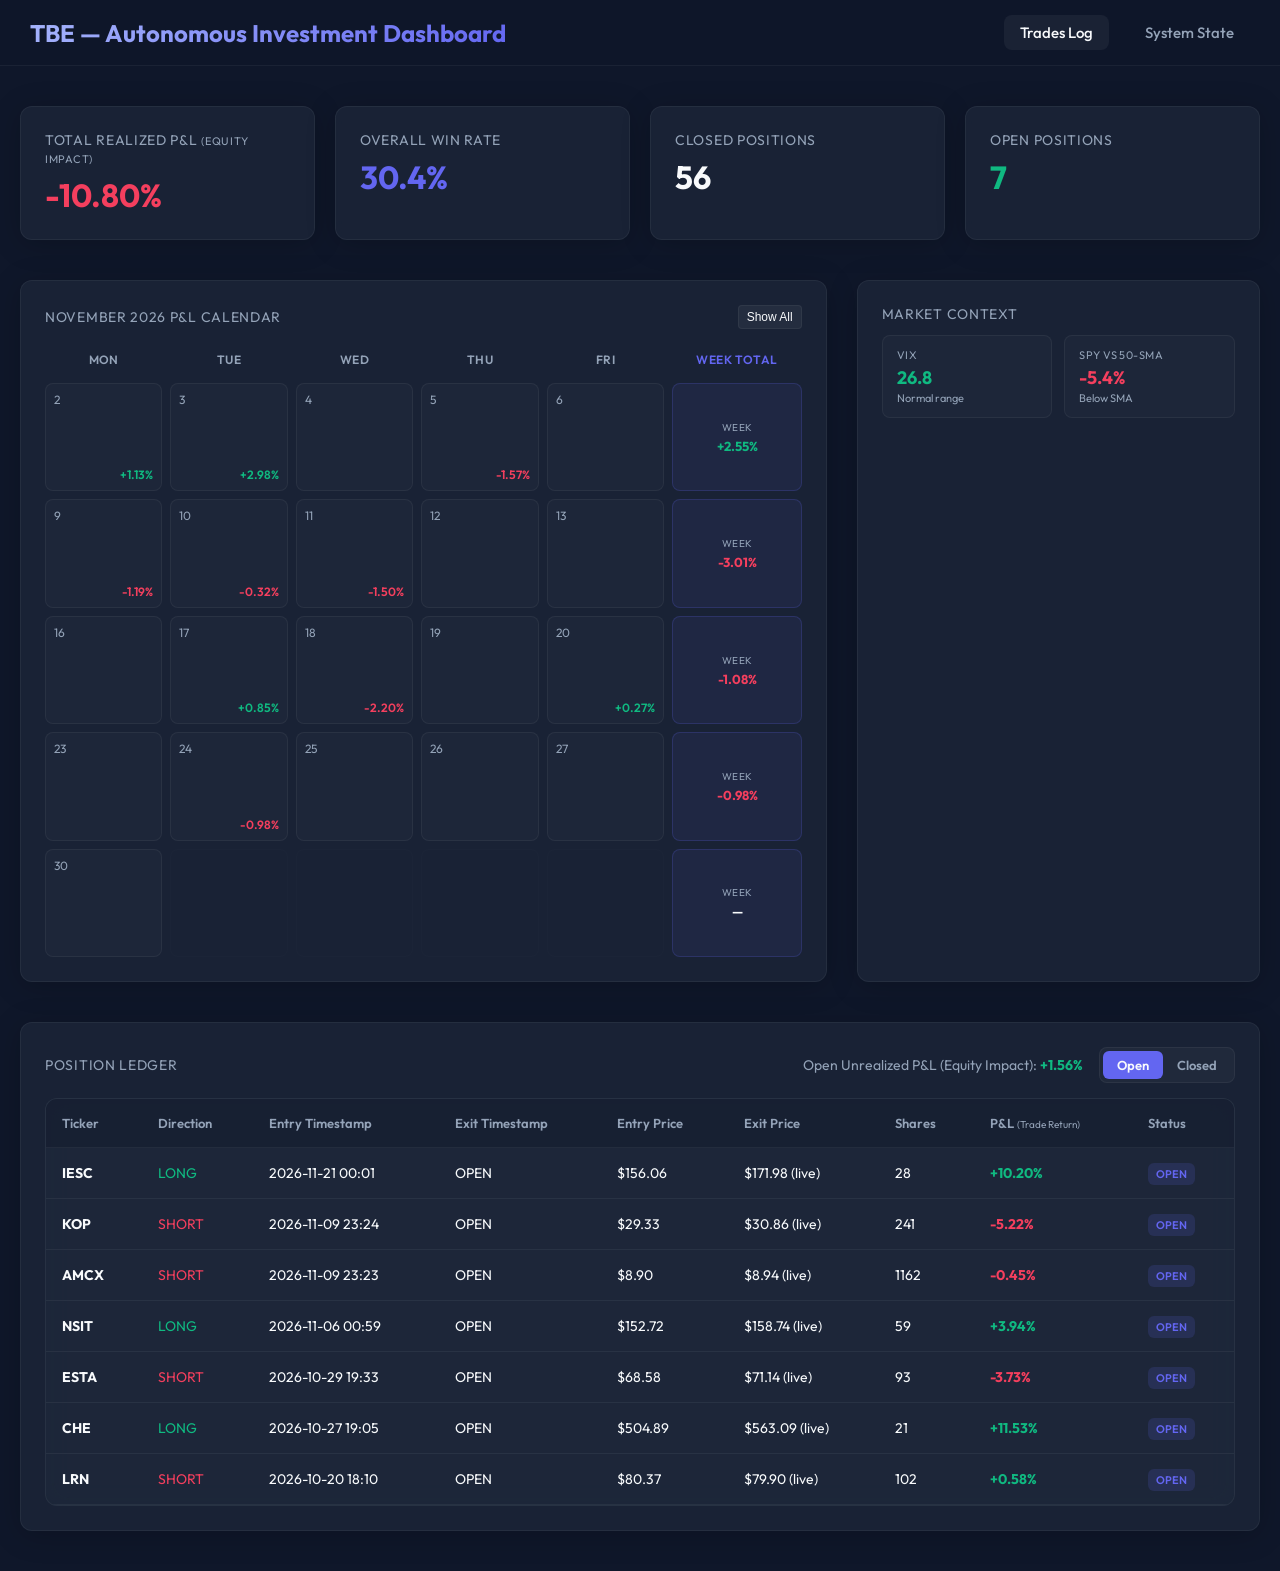
==== commit 1e46f1e7: "Auto-update dashboard rendered assets [skip ci]" ====
--- a/docs/index.html
+++ b/docs/index.html
@@ -323,7 +323,7 @@
                 <div class="market-context-row">
                     <div class="market-chip">
                         <div class="market-chip-label">VIX</div>
-                        <div class="market-chip-val val-green">28.3</div>
+                        <div class="market-chip-val val-green">26.8</div>
                         <div class="market-chip-sub">Normal range</div>
                     </div>
                     <div class="market-chip">
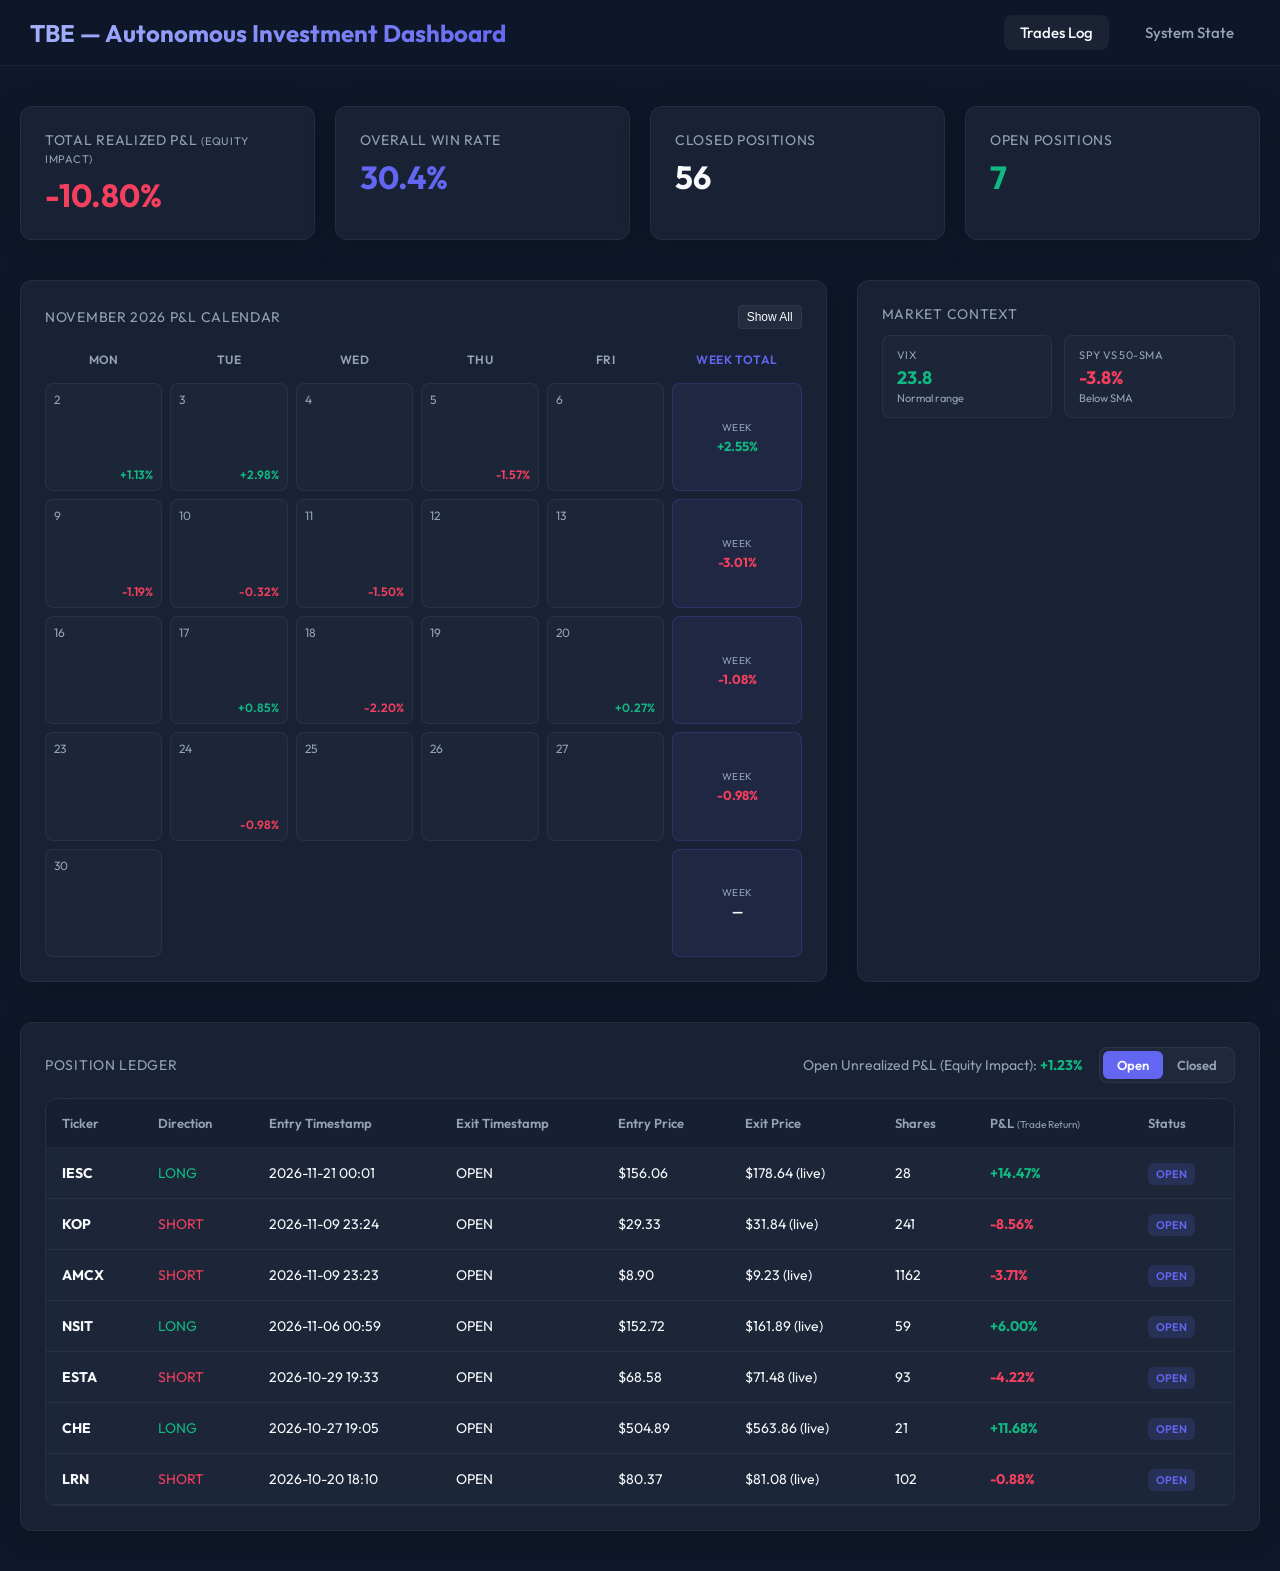
==== commit bf26918e: "Auto-update dashboard rendered assets [skip ci]" ====
--- a/docs/index.html
+++ b/docs/index.html
@@ -323,12 +323,12 @@
                 <div class="market-context-row">
                     <div class="market-chip">
                         <div class="market-chip-label">VIX</div>
-                        <div class="market-chip-val val-green">26.8</div>
+                        <div class="market-chip-val val-green">23.8</div>
                         <div class="market-chip-sub">Normal range</div>
                     </div>
                     <div class="market-chip">
                         <div class="market-chip-label">SPY vs 50-SMA</div>
-                        <div class="market-chip-val val-rose">-5.4%</div>
+                        <div class="market-chip-val val-rose">-3.8%</div>
                         <div class="market-chip-sub">Below SMA</div>
                     </div>
                 </div>
@@ -341,7 +341,7 @@
                 <div style="display:flex; align-items:center; gap:16px; flex-wrap:wrap;">
                     <div class="ledger-sum">
                         <span id="ledger-sum-label">Open Unrealized P&amp;L (Equity Impact):</span>
-                        <span id="ledger-sum-val" class="ledger-sum-val val-green">+1.56%</span>
+                        <span id="ledger-sum-val" class="ledger-sum-val val-green">+1.23%</span>
                     </div>
                     <div class="ledger-toggle">
                         <button id="toggle-open-btn" class="ledger-toggle-btn active" onclick="toggleLedgerView('OPEN')">Open</button>
@@ -366,27 +366,27 @@
                     </thead>
                     <tbody id="trades-table-body">
                         
-        <tr data-close-date="" data-status="OPEN" onclick='showTradeDetail({"_id": "6b00df6aaa8dd17031a260fb", "ticker": "IESC", "direction": "LONG", "entry_price": 156.05999755859375, "share_count": 28, "combined_score": 2.0, "risk_pct_used": 1.5, "equity_at_entry": 89847.2469001278, "initial_stop": 109.33773040771484, "current_stop": 124.20431865345347, "take_profit": 249.50453186035156, "confidence_tier": "STRONG", "status": "OPEN", "entry_timestamp": "2026-11-21T00:01:46.116000", "exit_price": 171.97999572753906, "exit_timestamp": null, "exit_reason": null, "realized_pnl": 445.75994873046875, "highest_high_since_entry": 171.97999572753906, "lowest_low_since_entry": 156.05999755859375, "reasoning_chain": {"candidate_id": "6b00df46f9392577c349c83f", "trigger_type": "EARNINGS_SURPRISE", "confidence_tier": "STRONG", "combined_score": 2.0, "atr_22": 15.574089050292969, "risk_pct_allocated": 1.5, "is_sized_down": false, "original_shares": 28, "regime_state_at_decision": "RISK_OFF"}, "trade_return_pct": 0.10201203651158616, "equity_pct": 0.004961308933883813, "ai_conviction": "STRONG_SUPPORT", "ai_rationale": "IESC reported significant financial growth with Q4 revenue increasing 55% and operating income rising 108% year-over-year, which validates the earnings surprise. While the stock is currently trading lower due to broader market sentiment and sector-specific headwinds, the underlying fundamental performance remains strong, further supported by an authorized $350 million share repurchase program.", "ai_risk_flags": ["Market volatility (Fear and Greed Index at Extreme Fear)", "Sector-wide downward pressure on data center infrastructure stocks", "Stock price near 52-week lows despite strong earnings", "Executive compensation and incentive plans linked to complex performance thresholds"]})'>
+        <tr data-close-date="" data-status="OPEN" onclick='showTradeDetail({"_id": "6b00df6aaa8dd17031a260fb", "ticker": "IESC", "direction": "LONG", "entry_price": 156.05999755859375, "share_count": 28, "combined_score": 2.0, "risk_pct_used": 1.5, "equity_at_entry": 89847.2469001278, "initial_stop": 109.33773040771484, "current_stop": 131.4213666048917, "take_profit": 249.50453186035156, "confidence_tier": "STRONG", "status": "OPEN", "entry_timestamp": "2026-11-21T00:01:46.116000", "exit_price": 178.63999938964844, "exit_timestamp": null, "exit_reason": null, "realized_pnl": 632.2400512695312, "highest_high_since_entry": 178.63999938964844, "lowest_low_since_entry": 156.05999755859375, "reasoning_chain": {"candidate_id": "6b00df46f9392577c349c83f", "trigger_type": "EARNINGS_SURPRISE", "confidence_tier": "STRONG", "combined_score": 2.0, "atr_22": 15.574089050292969, "risk_pct_allocated": 1.5, "is_sized_down": false, "original_shares": 28, "regime_state_at_decision": "RISK_OFF"}, "trade_return_pct": 0.14468795453221045, "equity_pct": 0.007036832769871238, "ai_conviction": "STRONG_SUPPORT", "ai_rationale": "IESC reported significant financial growth with Q4 revenue increasing 55% and operating income rising 108% year-over-year, which validates the earnings surprise. While the stock is currently trading lower due to broader market sentiment and sector-specific headwinds, the underlying fundamental performance remains strong, further supported by an authorized $350 million share repurchase program.", "ai_risk_flags": ["Market volatility (Fear and Greed Index at Extreme Fear)", "Sector-wide downward pressure on data center infrastructure stocks", "Stock price near 52-week lows despite strong earnings", "Executive compensation and incentive plans linked to complex performance thresholds"]})'>
             <td><strong>IESC</strong></td>
             <td class="val-green">LONG</td>
             <td>2026-11-21 00:01</td>
             <td>OPEN</td>
             <td>$156.06</td>
-            <td>$171.98 (live)</td>
+            <td>$178.64 (live)</td>
             <td>28</td>
-            <td class="val-green"><strong>+10.20%</strong></td>
+            <td class="val-green"><strong>+14.47%</strong></td>
             <td><span class="badge badge-open">Open</span></td>
         </tr>
         
-        <tr data-close-date="" data-status="OPEN" onclick='showTradeDetail({"_id": "6af25610afb1f0de448e2b7e", "ticker": "KOP", "direction": "SHORT", "entry_price": 29.329999923706055, "share_count": 241, "combined_score": 2.0, "risk_pct_used": 1.5, "equity_at_entry": 96289.9869408202, "initial_stop": 35.29931857369163, "current_stop": 35.29931857369163, "take_profit": 17.391362623734906, "confidence_tier": "STRONG", "status": "OPEN", "entry_timestamp": "2026-11-09T23:24:00.544000", "exit_price": 30.860000610351562, "exit_timestamp": null, "exit_reason": null, "realized_pnl": -368.7301654815674, "highest_high_since_entry": 31.719999313354492, "lowest_low_since_entry": 29.040000915527344, "reasoning_chain": {"candidate_id": "6af2557770fde3f93c8e8660", "trigger_type": "EARNINGS_SURPRISE", "confidence_tier": "STRONG", "combined_score": 2.0, "atr_22": 1.9897728833285244, "risk_pct_allocated": 1.5, "is_sized_down": false, "original_shares": 241, "regime_state_at_decision": "RISK_OFF"}, "trade_return_pct": -0.052165042298853895, "equity_pct": -0.003829371850555851, "ai_conviction": "STRONG_SUPPORT", "ai_rationale": "KOP reported a significant earnings and revenue miss, combined with a downward revision to its 2026 earnings guidance. The company cited margin pressure due to rising raw material and freight costs that are outpacing its ability to pass costs to customers, supporting the short thesis.", "ai_risk_flags": ["EARNINGS_MISS", "REVENUE_MISS", "GUIDANCE_CUT", "MARGIN_COMPRESSION", "RISING_INPUT_COSTS"]})'>
+        <tr data-close-date="" data-status="OPEN" onclick='showTradeDetail({"_id": "6af25610afb1f0de448e2b7e", "ticker": "KOP", "direction": "SHORT", "entry_price": 29.329999923706055, "share_count": 241, "combined_score": 2.0, "risk_pct_used": 1.5, "equity_at_entry": 96289.9869408202, "initial_stop": 35.29931857369163, "current_stop": 35.25272837552157, "take_profit": 17.391362623734906, "confidence_tier": "STRONG", "status": "OPEN", "entry_timestamp": "2026-11-09T23:24:00.544000", "exit_price": 31.84000015258789, "exit_timestamp": null, "exit_reason": null, "realized_pnl": -604.9100551605225, "highest_high_since_entry": 31.84000015258789, "lowest_low_since_entry": 29.040000915527344, "reasoning_chain": {"candidate_id": "6af2557770fde3f93c8e8660", "trigger_type": "EARNINGS_SURPRISE", "confidence_tier": "STRONG", "combined_score": 2.0, "atr_22": 1.9897728833285244, "risk_pct_allocated": 1.5, "is_sized_down": false, "original_shares": 241, "regime_state_at_decision": "RISK_OFF"}, "trade_return_pct": -0.08557791460657732, "equity_pct": -0.0062821698743432165, "ai_conviction": "STRONG_SUPPORT", "ai_rationale": "KOP reported a significant earnings and revenue miss, combined with a downward revision to its 2026 earnings guidance. The company cited margin pressure due to rising raw material and freight costs that are outpacing its ability to pass costs to customers, supporting the short thesis.", "ai_risk_flags": ["EARNINGS_MISS", "REVENUE_MISS", "GUIDANCE_CUT", "MARGIN_COMPRESSION", "RISING_INPUT_COSTS"]})'>
             <td><strong>KOP</strong></td>
             <td class="val-rose">SHORT</td>
             <td>2026-11-09 23:24</td>
             <td>OPEN</td>
             <td>$29.33</td>
-            <td>$30.86 (live)</td>
+            <td>$31.84 (live)</td>
             <td>241</td>
-            <td class="val-rose"><strong>-5.22%</strong></td>
+            <td class="val-rose"><strong>-8.56%</strong></td>
             <td><span class="badge badge-open">Open</span></td>
         </tr>
         
@@ -414,27 +414,27 @@
             <td><span class="badge badge-closed">Closed</span></td>
         </tr>
         
-        <tr data-close-date="" data-status="OPEN" onclick='showTradeDetail({"_id": "6af255e2afb1f0de448e2b08", "ticker": "AMCX", "direction": "SHORT", "entry_price": 8.899999618530273, "share_count": 1162, "combined_score": 2.0, "risk_pct_used": 1.5, "equity_at_entry": 96289.9869408202, "initial_stop": 10.142272233963013, "current_stop": 9.984999331561003, "take_profit": 6.415454387664795, "confidence_tier": "STRONG", "status": "OPEN", "entry_timestamp": "2026-11-09T23:23:14.674000", "exit_price": 8.9399995803833, "exit_timestamp": null, "exit_reason": null, "realized_pnl": -46.47995567321777, "highest_high_since_entry": 9.59000015258789, "lowest_low_since_entry": 8.604999542236328, "reasoning_chain": {"candidate_id": "6af253cf70fde3f93c8e84a3", "trigger_type": "EARNINGS_SURPRISE", "confidence_tier": "STRONG", "combined_score": 2.0, "atr_22": 0.4140908718109131, "risk_pct_allocated": 1.5, "is_sized_down": false, "original_shares": 1162, "regime_state_at_decision": "RISK_OFF"}, "trade_return_pct": -0.004494377928932187, "equity_pct": -0.00048270808990538483, "ai_conviction": "STRONG_SUPPORT", "ai_rationale": "The company reported a significant earnings miss for the quarter ending June 30, 2026, with an actual EPS of -0.28 against a consensus of -0.0711, representing a substantial negative surprise. Furthermore, secondary reports highlight fundamental weaknesses including a 'cash problem,' mounting debt, and ongoing affiliate revenue declines, all of which support the bearish outlook.", "ai_risk_flags": ["debt_burden", "cash_flow_strain", "affiliate_declines", "negative_earnings_surprise"]})'>
+        <tr data-close-date="" data-status="OPEN" onclick='showTradeDetail({"_id": "6af255e2afb1f0de448e2b08", "ticker": "AMCX", "direction": "SHORT", "entry_price": 8.899999618530273, "share_count": 1162, "combined_score": 2.0, "risk_pct_used": 1.5, "equity_at_entry": 96289.9869408202, "initial_stop": 10.142272233963013, "current_stop": 9.984999331561003, "take_profit": 6.415454387664795, "confidence_tier": "STRONG", "status": "OPEN", "entry_timestamp": "2026-11-09T23:23:14.674000", "exit_price": 9.229999542236328, "exit_timestamp": null, "exit_reason": null, "realized_pnl": -383.45991134643555, "highest_high_since_entry": 9.59000015258789, "lowest_low_since_entry": 8.604999542236328, "reasoning_chain": {"candidate_id": "6af253cf70fde3f93c8e84a3", "trigger_type": "EARNINGS_SURPRISE", "confidence_tier": "STRONG", "combined_score": 2.0, "atr_22": 0.4140908718109131, "risk_pct_allocated": 1.5, "is_sized_down": false, "original_shares": 1162, "regime_state_at_decision": "RISK_OFF"}, "trade_return_pct": -0.03707864470229608, "equity_pct": -0.003982344618886592, "ai_conviction": "STRONG_SUPPORT", "ai_rationale": "The company reported a significant earnings miss for the quarter ending June 30, 2026, with an actual EPS of -0.28 against a consensus of -0.0711, representing a substantial negative surprise. Furthermore, secondary reports highlight fundamental weaknesses including a 'cash problem,' mounting debt, and ongoing affiliate revenue declines, all of which support the bearish outlook.", "ai_risk_flags": ["debt_burden", "cash_flow_strain", "affiliate_declines", "negative_earnings_surprise"]})'>
             <td><strong>AMCX</strong></td>
             <td class="val-rose">SHORT</td>
             <td>2026-11-09 23:23</td>
             <td>OPEN</td>
             <td>$8.90</td>
-            <td>$8.94 (live)</td>
+            <td>$9.23 (live)</td>
             <td>1162</td>
-            <td class="val-rose"><strong>-0.45%</strong></td>
+            <td class="val-rose"><strong>-3.71%</strong></td>
             <td><span class="badge badge-open">Open</span></td>
         </tr>
         
-        <tr data-close-date="" data-status="OPEN" onclick='showTradeDetail({"_id": "6aed2689621131e8196c4049", "ticker": "NSIT", "direction": "LONG", "entry_price": 152.72000122070312, "share_count": 59, "combined_score": 2.0, "risk_pct_used": 1.5, "equity_at_entry": 94365.11089958125, "initial_stop": 128.77523456920278, "current_stop": 147.2995543046431, "take_profit": 200.60953452370384, "confidence_tier": "STRONG", "status": "OPEN", "entry_timestamp": "2026-11-06T00:59:53.450000", "exit_price": 158.74000549316406, "exit_timestamp": null, "exit_reason": null, "realized_pnl": 355.1802520751953, "highest_high_since_entry": 172.85000610351562, "lowest_low_since_entry": 150.44000244140625, "reasoning_chain": {"candidate_id": "6aed242470fde3f93c81edf3", "trigger_type": "EARNINGS_SURPRISE", "confidence_tier": "STRONG", "combined_score": 2.0, "atr_22": 7.981588883833452, "risk_pct_allocated": 1.5, "is_sized_down": false, "original_shares": 59, "regime_state_at_decision": "RISK_OFF"}, "trade_return_pct": 0.03941857140088112, "equity_pct": 0.0037638937599846706, "ai_conviction": "STRONG_SUPPORT", "ai_rationale": "Insight Enterprises delivered a significant earnings beat of 25.9% above consensus and reported strong revenue growth, bolstered by demand in infrastructure and cloud services. While management noted potential headwinds regarding memory pricing and a slower fourth quarter, the overall financial performance for the reported quarter remains robust.", "ai_risk_flags": ["slower_fourth_quarter_outlook", "memory_pricing_concerns"]})'>
+        <tr data-close-date="" data-status="OPEN" onclick='showTradeDetail({"_id": "6aed2689621131e8196c4049", "ticker": "NSIT", "direction": "LONG", "entry_price": 152.72000122070312, "share_count": 59, "combined_score": 2.0, "risk_pct_used": 1.5, "equity_at_entry": 94365.11089958125, "initial_stop": 128.77523456920278, "current_stop": 147.2995543046431, "take_profit": 200.60953452370384, "confidence_tier": "STRONG", "status": "OPEN", "entry_timestamp": "2026-11-06T00:59:53.450000", "exit_price": 161.88999938964844, "exit_timestamp": null, "exit_reason": null, "realized_pnl": 541.0298919677734, "highest_high_since_entry": 172.85000610351562, "lowest_low_since_entry": 150.44000244140625, "reasoning_chain": {"candidate_id": "6aed242470fde3f93c81edf3", "trigger_type": "EARNINGS_SURPRISE", "confidence_tier": "STRONG", "combined_score": 2.0, "atr_22": 7.981588883833452, "risk_pct_allocated": 1.5, "is_sized_down": false, "original_shares": 59, "regime_state_at_decision": "RISK_OFF"}, "trade_return_pct": 0.06004451346024612, "equity_pct": 0.005733367839131891, "ai_conviction": "STRONG_SUPPORT", "ai_rationale": "Insight Enterprises delivered a significant earnings beat of 25.9% above consensus and reported strong revenue growth, bolstered by demand in infrastructure and cloud services. While management noted potential headwinds regarding memory pricing and a slower fourth quarter, the overall financial performance for the reported quarter remains robust.", "ai_risk_flags": ["slower_fourth_quarter_outlook", "memory_pricing_concerns"]})'>
             <td><strong>NSIT</strong></td>
             <td class="val-green">LONG</td>
             <td>2026-11-06 00:59</td>
             <td>OPEN</td>
             <td>$152.72</td>
-            <td>$158.74 (live)</td>
+            <td>$161.89 (live)</td>
             <td>59</td>
-            <td class="val-green"><strong>+3.94%</strong></td>
+            <td class="val-green"><strong>+6.00%</strong></td>
             <td><span class="badge badge-open">Open</span></td>
         </tr>
         
@@ -474,15 +474,15 @@
             <td><span class="badge badge-closed">Closed</span></td>
         </tr>
         
-        <tr data-close-date="" data-status="OPEN" onclick='showTradeDetail({"_id": "6ae39fa6d7a9ca53c50331e1", "ticker": "ESTA", "direction": "SHORT", "entry_price": 68.58499908447266, "share_count": 93, "combined_score": 1.0, "risk_pct_used": 1.0, "equity_at_entry": 96074.52938511557, "initial_stop": 78.80818367004395, "current_stop": 72.04886540499601, "take_profit": 48.13862991333008, "confidence_tier": "MODERATE", "status": "OPEN", "entry_timestamp": "2026-10-29T19:33:58.344000", "exit_price": 71.13999938964844, "exit_timestamp": null, "exit_reason": null, "realized_pnl": -237.61502838134766, "highest_high_since_entry": 71.36000061035156, "lowest_low_since_entry": 61.0, "reasoning_chain": {"candidate_id": "6ae39c9532e8623a49dd875e", "trigger_type": "EARNINGS_SURPRISE", "confidence_tier": "MODERATE", "combined_score": 1.0, "atr_22": 3.4077281951904297, "risk_pct_allocated": 1.0, "is_sized_down": false, "original_shares": 93, "regime_state_at_decision": "RISK_ON"}, "trade_return_pct": -0.03725304861532355, "equity_pct": -0.0024732364540539747, "ai_conviction": "MODERATE_SUPPORT", "ai_rationale": "The company reported a Q3 earnings miss, with EPS of $(0.35) missing the $(0.26) consensus estimate, representing a significant negative surprise. Additionally, TD Cowen lowered its price target for ESTA following the earnings release, which reinforces the bearish sentiment supporting a short position.", "ai_risk_flags": ["EARNINGS_MISS", "ANALYST_PRICE_TARGET_DOWNGRADE", "NEGATIVE_EPS_TREND"]})'>
+        <tr data-close-date="" data-status="OPEN" onclick='showTradeDetail({"_id": "6ae39fa6d7a9ca53c50331e1", "ticker": "ESTA", "direction": "SHORT", "entry_price": 68.58499908447266, "share_count": 93, "combined_score": 1.0, "risk_pct_used": 1.0, "equity_at_entry": 96074.52938511557, "initial_stop": 78.80818367004395, "current_stop": 72.04886540499601, "take_profit": 48.13862991333008, "confidence_tier": "MODERATE", "status": "OPEN", "entry_timestamp": "2026-10-29T19:33:58.344000", "exit_price": 71.4800033569336, "exit_timestamp": null, "exit_reason": null, "realized_pnl": -269.2353973388672, "highest_high_since_entry": 71.4800033569336, "lowest_low_since_entry": 61.0, "reasoning_chain": {"candidate_id": "6ae39c9532e8623a49dd875e", "trigger_type": "EARNINGS_SURPRISE", "confidence_tier": "MODERATE", "combined_score": 1.0, "atr_22": 3.4077281951904297, "risk_pct_allocated": 1.0, "is_sized_down": false, "original_shares": 93, "regime_state_at_decision": "RISK_ON"}, "trade_return_pct": -0.04221045871700469, "equity_pct": -0.002802359783201589, "ai_conviction": "MODERATE_SUPPORT", "ai_rationale": "The company reported a Q3 earnings miss, with EPS of $(0.35) missing the $(0.26) consensus estimate, representing a significant negative surprise. Additionally, TD Cowen lowered its price target for ESTA following the earnings release, which reinforces the bearish sentiment supporting a short position.", "ai_risk_flags": ["EARNINGS_MISS", "ANALYST_PRICE_TARGET_DOWNGRADE", "NEGATIVE_EPS_TREND"]})'>
             <td><strong>ESTA</strong></td>
             <td class="val-rose">SHORT</td>
             <td>2026-10-29 19:33</td>
             <td>OPEN</td>
             <td>$68.58</td>
-            <td>$71.14 (live)</td>
+            <td>$71.48 (live)</td>
             <td>93</td>
-            <td class="val-rose"><strong>-3.73%</strong></td>
+            <td class="val-rose"><strong>-4.22%</strong></td>
             <td><span class="badge badge-open">Open</span></td>
         </tr>
         
@@ -570,27 +570,27 @@
             <td><span class="badge badge-closed">Closed</span></td>
         </tr>
         
-        <tr data-close-date="" data-status="OPEN" onclick='showTradeDetail({"_id": "6ae0f6058735ef052bfc6685", "ticker": "CHE", "direction": "LONG", "entry_price": 504.8924865722656, "share_count": 21, "combined_score": 0.5, "risk_pct_used": 0.75, "equity_at_entry": 92784.81056541065, "initial_stop": 471.8215498490767, "current_stop": 516.0508496633274, "take_profit": 571.0343600186435, "confidence_tier": "MODERATE", "status": "OPEN", "entry_timestamp": "2026-10-27T19:05:41.587000", "exit_price": 563.0900268554688, "exit_timestamp": null, "exit_reason": null, "realized_pnl": 1222.1483459472656, "highest_high_since_entry": 563.2899780273438, "lowest_low_since_entry": 504.8924865722656, "reasoning_chain": {"candidate_id": "6ae0f4bf32e8623a49dae7a5", "trigger_type": "EARNINGS_SURPRISE", "confidence_tier": "MODERATE", "combined_score": 0.5, "atr_22": 11.023645574396307, "risk_pct_allocated": 0.75, "is_sized_down": false, "original_shares": 21, "regime_state_at_decision": "RISK_ON"}, "trade_return_pct": 0.11526719416703633, "equity_pct": 0.013171857963601551, "ai_conviction": "MODERATE_SUPPORT", "ai_rationale": "The company filed an 8-K confirming the release of financial results which align with the earnings surprise data. While the report confirms operational results were released, the provided text does not contain specific qualitative commentary, but the positive earnings surprise serves as fundamental support for a long thesis.", "ai_risk_flags": ["LIMITED_DISCLOSURE_DETAIL"]})'>
+        <tr data-close-date="" data-status="OPEN" onclick='showTradeDetail({"_id": "6ae0f6058735ef052bfc6685", "ticker": "CHE", "direction": "LONG", "entry_price": 504.8924865722656, "share_count": 21, "combined_score": 0.5, "risk_pct_used": 0.75, "equity_at_entry": 92784.81056541065, "initial_stop": 471.8215498490767, "current_stop": 518.1203607255354, "take_profit": 571.0343600186435, "confidence_tier": "MODERATE", "status": "OPEN", "entry_timestamp": "2026-10-27T19:05:41.587000", "exit_price": 563.8599853515625, "exit_timestamp": null, "exit_reason": null, "realized_pnl": 1238.3174743652344, "highest_high_since_entry": 563.8599853515625, "lowest_low_since_entry": 504.8924865722656, "reasoning_chain": {"candidate_id": "6ae0f4bf32e8623a49dae7a5", "trigger_type": "EARNINGS_SURPRISE", "confidence_tier": "MODERATE", "combined_score": 0.5, "atr_22": 11.023645574396307, "risk_pct_allocated": 0.75, "is_sized_down": false, "original_shares": 21, "regime_state_at_decision": "RISK_ON"}, "trade_return_pct": 0.11679218912451932, "equity_pct": 0.013346122784744556, "ai_conviction": "MODERATE_SUPPORT", "ai_rationale": "The company filed an 8-K confirming the release of financial results which align with the earnings surprise data. While the report confirms operational results were released, the provided text does not contain specific qualitative commentary, but the positive earnings surprise serves as fundamental support for a long thesis.", "ai_risk_flags": ["LIMITED_DISCLOSURE_DETAIL"]})'>
             <td><strong>CHE</strong></td>
             <td class="val-green">LONG</td>
             <td>2026-10-27 19:05</td>
             <td>OPEN</td>
             <td>$504.89</td>
-            <td>$563.09 (live)</td>
+            <td>$563.86 (live)</td>
             <td>21</td>
-            <td class="val-green"><strong>+11.53%</strong></td>
+            <td class="val-green"><strong>+11.68%</strong></td>
             <td><span class="badge badge-open">Open</span></td>
         </tr>
         
-        <tr data-close-date="" data-status="OPEN" onclick='showTradeDetail({"_id": "6ad7ae90a1e963179b064373", "ticker": "LRN", "direction": "SHORT", "entry_price": 80.37000274658203, "share_count": 102, "combined_score": 0.5, "risk_pct_used": 0.75, "equity_at_entry": 93043.05034250864, "initial_stop": 87.19807121970437, "current_stop": 82.4999982660467, "take_profit": 66.71386580033736, "confidence_tier": "MODERATE", "status": "OPEN", "entry_timestamp": "2026-10-20T18:10:24.514000", "exit_price": 79.9000015258789, "exit_timestamp": null, "exit_reason": null, "realized_pnl": 47.94012451171875, "highest_high_since_entry": 80.69999694824219, "lowest_low_since_entry": 74.58000183105469, "reasoning_chain": {"candidate_id": "6ad7ae21c5c214b31063a3e1", "trigger_type": "EARNINGS_SURPRISE", "confidence_tier": "MODERATE", "combined_score": 0.5, "atr_22": 2.2760228243741123, "risk_pct_allocated": 0.75, "is_sized_down": false, "original_shares": 102, "regime_state_at_decision": "RISK_ON"}, "trade_return_pct": 0.005847968205066575, "equity_pct": 0.0005152466985469877, "ai_conviction": "NEUTRAL", "ai_rationale": "While the company missed earnings expectations, the impact of the negative EPS surprise is tempered by the announcement of an extended stock repurchase program, which signals management's confidence and commitment to capital returns. Furthermore, the news regarding an acquisition of a similarly named firm appears unrelated to the registrant, and the forward-looking statements detail significant operational risks that could impact future performance.", "ai_risk_flags": ["earnings_miss", "regulatory_uncertainty", "market_competition", "cybersecurity_risks", "operational_dependency"]})'>
+        <tr data-close-date="" data-status="OPEN" onclick='showTradeDetail({"_id": "6ad7ae90a1e963179b064373", "ticker": "LRN", "direction": "SHORT", "entry_price": 80.37000274658203, "share_count": 102, "combined_score": 0.5, "risk_pct_used": 0.75, "equity_at_entry": 93043.05034250864, "initial_stop": 87.19807121970437, "current_stop": 82.4999982660467, "take_profit": 66.71386580033736, "confidence_tier": "MODERATE", "status": "OPEN", "entry_timestamp": "2026-10-20T18:10:24.514000", "exit_price": 81.08000183105469, "exit_timestamp": null, "exit_reason": null, "realized_pnl": -72.41990661621094, "highest_high_since_entry": 81.08000183105469, "lowest_low_since_entry": 74.58000183105469, "reasoning_chain": {"candidate_id": "6ad7ae21c5c214b31063a3e1", "trigger_type": "EARNINGS_SURPRISE", "confidence_tier": "MODERATE", "combined_score": 0.5, "atr_22": 2.2760228243741123, "risk_pct_allocated": 0.75, "is_sized_down": false, "original_shares": 102, "regime_state_at_decision": "RISK_ON"}, "trade_return_pct": -0.00883413039951465, "equity_pct": -0.0007783483704545359, "ai_conviction": "NEUTRAL", "ai_rationale": "While the company missed earnings expectations, the impact of the negative EPS surprise is tempered by the announcement of an extended stock repurchase program, which signals management's confidence and commitment to capital returns. Furthermore, the news regarding an acquisition of a similarly named firm appears unrelated to the registrant, and the forward-looking statements detail significant operational risks that could impact future performance.", "ai_risk_flags": ["earnings_miss", "regulatory_uncertainty", "market_competition", "cybersecurity_risks", "operational_dependency"]})'>
             <td><strong>LRN</strong></td>
             <td class="val-rose">SHORT</td>
             <td>2026-10-20 18:10</td>
             <td>OPEN</td>
             <td>$80.37</td>
-            <td>$79.90 (live)</td>
+            <td>$81.08 (live)</td>
             <td>102</td>
-            <td class="val-green"><strong>+0.58%</strong></td>
+            <td class="val-rose"><strong>-0.88%</strong></td>
             <td><span class="badge badge-open">Open</span></td>
         </tr>
         
@@ -1127,29 +1127,29 @@
             </div>
             <div class="ledger-cards" id="ledger-cards-container">
                 
-        <div class="ledger-card" data-close-date="" data-status="OPEN" onclick='showTradeDetail({"_id": "6b00df6aaa8dd17031a260fb", "ticker": "IESC", "direction": "LONG", "entry_price": 156.05999755859375, "share_count": 28, "combined_score": 2.0, "risk_pct_used": 1.5, "equity_at_entry": 89847.2469001278, "initial_stop": 109.33773040771484, "current_stop": 124.20431865345347, "take_profit": 249.50453186035156, "confidence_tier": "STRONG", "status": "OPEN", "entry_timestamp": "2026-11-21T00:01:46.116000", "exit_price": 171.97999572753906, "exit_timestamp": null, "exit_reason": null, "realized_pnl": 445.75994873046875, "highest_high_since_entry": 171.97999572753906, "lowest_low_since_entry": 156.05999755859375, "reasoning_chain": {"candidate_id": "6b00df46f9392577c349c83f", "trigger_type": "EARNINGS_SURPRISE", "confidence_tier": "STRONG", "combined_score": 2.0, "atr_22": 15.574089050292969, "risk_pct_allocated": 1.5, "is_sized_down": false, "original_shares": 28, "regime_state_at_decision": "RISK_OFF"}, "trade_return_pct": 0.10201203651158616, "equity_pct": 0.004961308933883813, "ai_conviction": "STRONG_SUPPORT", "ai_rationale": "IESC reported significant financial growth with Q4 revenue increasing 55% and operating income rising 108% year-over-year, which validates the earnings surprise. While the stock is currently trading lower due to broader market sentiment and sector-specific headwinds, the underlying fundamental performance remains strong, further supported by an authorized $350 million share repurchase program.", "ai_risk_flags": ["Market volatility (Fear and Greed Index at Extreme Fear)", "Sector-wide downward pressure on data center infrastructure stocks", "Stock price near 52-week lows despite strong earnings", "Executive compensation and incentive plans linked to complex performance thresholds"]})'>
+        <div class="ledger-card" data-close-date="" data-status="OPEN" onclick='showTradeDetail({"_id": "6b00df6aaa8dd17031a260fb", "ticker": "IESC", "direction": "LONG", "entry_price": 156.05999755859375, "share_count": 28, "combined_score": 2.0, "risk_pct_used": 1.5, "equity_at_entry": 89847.2469001278, "initial_stop": 109.33773040771484, "current_stop": 131.4213666048917, "take_profit": 249.50453186035156, "confidence_tier": "STRONG", "status": "OPEN", "entry_timestamp": "2026-11-21T00:01:46.116000", "exit_price": 178.63999938964844, "exit_timestamp": null, "exit_reason": null, "realized_pnl": 632.2400512695312, "highest_high_since_entry": 178.63999938964844, "lowest_low_since_entry": 156.05999755859375, "reasoning_chain": {"candidate_id": "6b00df46f9392577c349c83f", "trigger_type": "EARNINGS_SURPRISE", "confidence_tier": "STRONG", "combined_score": 2.0, "atr_22": 15.574089050292969, "risk_pct_allocated": 1.5, "is_sized_down": false, "original_shares": 28, "regime_state_at_decision": "RISK_OFF"}, "trade_return_pct": 0.14468795453221045, "equity_pct": 0.007036832769871238, "ai_conviction": "STRONG_SUPPORT", "ai_rationale": "IESC reported significant financial growth with Q4 revenue increasing 55% and operating income rising 108% year-over-year, which validates the earnings surprise. While the stock is currently trading lower due to broader market sentiment and sector-specific headwinds, the underlying fundamental performance remains strong, further supported by an authorized $350 million share repurchase program.", "ai_risk_flags": ["Market volatility (Fear and Greed Index at Extreme Fear)", "Sector-wide downward pressure on data center infrastructure stocks", "Stock price near 52-week lows despite strong earnings", "Executive compensation and incentive plans linked to complex performance thresholds"]})'>
             <div class="ledger-card-top">
                 <span class="ledger-card-ticker">IESC <span class="val-green">LONG</span></span>
                 <span class="badge badge-open">Open</span>
             </div>
             <div class="ledger-card-grid">
                 <div><span class="ledger-card-grid-label">Entry</span> $156.06</div>
-                <div><span class="ledger-card-grid-label">Exit</span> $171.98 (live)</div>
+                <div><span class="ledger-card-grid-label">Exit</span> $178.64 (live)</div>
                 <div><span class="ledger-card-grid-label">Shares</span> 28</div>
-                <div class="val-green"><span class="ledger-card-grid-label">Trade Return</span> <strong>+10.20%</strong></div>
-            </div>
-        </div>
-        
-        <div class="ledger-card" data-close-date="" data-status="OPEN" onclick='showTradeDetail({"_id": "6af25610afb1f0de448e2b7e", "ticker": "KOP", "direction": "SHORT", "entry_price": 29.329999923706055, "share_count": 241, "combined_score": 2.0, "risk_pct_used": 1.5, "equity_at_entry": 96289.9869408202, "initial_stop": 35.29931857369163, "current_stop": 35.29931857369163, "take_profit": 17.391362623734906, "confidence_tier": "STRONG", "status": "OPEN", "entry_timestamp": "2026-11-09T23:24:00.544000", "exit_price": 30.860000610351562, "exit_timestamp": null, "exit_reason": null, "realized_pnl": -368.7301654815674, "highest_high_since_entry": 31.719999313354492, "lowest_low_since_entry": 29.040000915527344, "reasoning_chain": {"candidate_id": "6af2557770fde3f93c8e8660", "trigger_type": "EARNINGS_SURPRISE", "confidence_tier": "STRONG", "combined_score": 2.0, "atr_22": 1.9897728833285244, "risk_pct_allocated": 1.5, "is_sized_down": false, "original_shares": 241, "regime_state_at_decision": "RISK_OFF"}, "trade_return_pct": -0.052165042298853895, "equity_pct": -0.003829371850555851, "ai_conviction": "STRONG_SUPPORT", "ai_rationale": "KOP reported a significant earnings and revenue miss, combined with a downward revision to its 2026 earnings guidance. The company cited margin pressure due to rising raw material and freight costs that are outpacing its ability to pass costs to customers, supporting the short thesis.", "ai_risk_flags": ["EARNINGS_MISS", "REVENUE_MISS", "GUIDANCE_CUT", "MARGIN_COMPRESSION", "RISING_INPUT_COSTS"]})'>
+                <div class="val-green"><span class="ledger-card-grid-label">Trade Return</span> <strong>+14.47%</strong></div>
+            </div>
+        </div>
+        
+        <div class="ledger-card" data-close-date="" data-status="OPEN" onclick='showTradeDetail({"_id": "6af25610afb1f0de448e2b7e", "ticker": "KOP", "direction": "SHORT", "entry_price": 29.329999923706055, "share_count": 241, "combined_score": 2.0, "risk_pct_used": 1.5, "equity_at_entry": 96289.9869408202, "initial_stop": 35.29931857369163, "current_stop": 35.25272837552157, "take_profit": 17.391362623734906, "confidence_tier": "STRONG", "status": "OPEN", "entry_timestamp": "2026-11-09T23:24:00.544000", "exit_price": 31.84000015258789, "exit_timestamp": null, "exit_reason": null, "realized_pnl": -604.9100551605225, "highest_high_since_entry": 31.84000015258789, "lowest_low_since_entry": 29.040000915527344, "reasoning_chain": {"candidate_id": "6af2557770fde3f93c8e8660", "trigger_type": "EARNINGS_SURPRISE", "confidence_tier": "STRONG", "combined_score": 2.0, "atr_22": 1.9897728833285244, "risk_pct_allocated": 1.5, "is_sized_down": false, "original_shares": 241, "regime_state_at_decision": "RISK_OFF"}, "trade_return_pct": -0.08557791460657732, "equity_pct": -0.0062821698743432165, "ai_conviction": "STRONG_SUPPORT", "ai_rationale": "KOP reported a significant earnings and revenue miss, combined with a downward revision to its 2026 earnings guidance. The company cited margin pressure due to rising raw material and freight costs that are outpacing its ability to pass costs to customers, supporting the short thesis.", "ai_risk_flags": ["EARNINGS_MISS", "REVENUE_MISS", "GUIDANCE_CUT", "MARGIN_COMPRESSION", "RISING_INPUT_COSTS"]})'>
             <div class="ledger-card-top">
                 <span class="ledger-card-ticker">KOP <span class="val-rose">SHORT</span></span>
                 <span class="badge badge-open">Open</span>
             </div>
             <div class="ledger-card-grid">
                 <div><span class="ledger-card-grid-label">Entry</span> $29.33</div>
-                <div><span class="ledger-card-grid-label">Exit</span> $30.86 (live)</div>
+                <div><span class="ledger-card-grid-label">Exit</span> $31.84 (live)</div>
                 <div><span class="ledger-card-grid-label">Shares</span> 241</div>
-                <div class="val-rose"><span class="ledger-card-grid-label">Trade Return</span> <strong>-5.22%</strong></div>
+                <div class="val-rose"><span class="ledger-card-grid-label">Trade Return</span> <strong>-8.56%</strong></div>
             </div>
         </div>
         
@@ -1179,29 +1179,29 @@
             </div>
         </div>
         
-        <div class="ledger-card" data-close-date="" data-status="OPEN" onclick='showTradeDetail({"_id": "6af255e2afb1f0de448e2b08", "ticker": "AMCX", "direction": "SHORT", "entry_price": 8.899999618530273, "share_count": 1162, "combined_score": 2.0, "risk_pct_used": 1.5, "equity_at_entry": 96289.9869408202, "initial_stop": 10.142272233963013, "current_stop": 9.984999331561003, "take_profit": 6.415454387664795, "confidence_tier": "STRONG", "status": "OPEN", "entry_timestamp": "2026-11-09T23:23:14.674000", "exit_price": 8.9399995803833, "exit_timestamp": null, "exit_reason": null, "realized_pnl": -46.47995567321777, "highest_high_since_entry": 9.59000015258789, "lowest_low_since_entry": 8.604999542236328, "reasoning_chain": {"candidate_id": "6af253cf70fde3f93c8e84a3", "trigger_type": "EARNINGS_SURPRISE", "confidence_tier": "STRONG", "combined_score": 2.0, "atr_22": 0.4140908718109131, "risk_pct_allocated": 1.5, "is_sized_down": false, "original_shares": 1162, "regime_state_at_decision": "RISK_OFF"}, "trade_return_pct": -0.004494377928932187, "equity_pct": -0.00048270808990538483, "ai_conviction": "STRONG_SUPPORT", "ai_rationale": "The company reported a significant earnings miss for the quarter ending June 30, 2026, with an actual EPS of -0.28 against a consensus of -0.0711, representing a substantial negative surprise. Furthermore, secondary reports highlight fundamental weaknesses including a 'cash problem,' mounting debt, and ongoing affiliate revenue declines, all of which support the bearish outlook.", "ai_risk_flags": ["debt_burden", "cash_flow_strain", "affiliate_declines", "negative_earnings_surprise"]})'>
+        <div class="ledger-card" data-close-date="" data-status="OPEN" onclick='showTradeDetail({"_id": "6af255e2afb1f0de448e2b08", "ticker": "AMCX", "direction": "SHORT", "entry_price": 8.899999618530273, "share_count": 1162, "combined_score": 2.0, "risk_pct_used": 1.5, "equity_at_entry": 96289.9869408202, "initial_stop": 10.142272233963013, "current_stop": 9.984999331561003, "take_profit": 6.415454387664795, "confidence_tier": "STRONG", "status": "OPEN", "entry_timestamp": "2026-11-09T23:23:14.674000", "exit_price": 9.229999542236328, "exit_timestamp": null, "exit_reason": null, "realized_pnl": -383.45991134643555, "highest_high_since_entry": 9.59000015258789, "lowest_low_since_entry": 8.604999542236328, "reasoning_chain": {"candidate_id": "6af253cf70fde3f93c8e84a3", "trigger_type": "EARNINGS_SURPRISE", "confidence_tier": "STRONG", "combined_score": 2.0, "atr_22": 0.4140908718109131, "risk_pct_allocated": 1.5, "is_sized_down": false, "original_shares": 1162, "regime_state_at_decision": "RISK_OFF"}, "trade_return_pct": -0.03707864470229608, "equity_pct": -0.003982344618886592, "ai_conviction": "STRONG_SUPPORT", "ai_rationale": "The company reported a significant earnings miss for the quarter ending June 30, 2026, with an actual EPS of -0.28 against a consensus of -0.0711, representing a substantial negative surprise. Furthermore, secondary reports highlight fundamental weaknesses including a 'cash problem,' mounting debt, and ongoing affiliate revenue declines, all of which support the bearish outlook.", "ai_risk_flags": ["debt_burden", "cash_flow_strain", "affiliate_declines", "negative_earnings_surprise"]})'>
             <div class="ledger-card-top">
                 <span class="ledger-card-ticker">AMCX <span class="val-rose">SHORT</span></span>
                 <span class="badge badge-open">Open</span>
             </div>
             <div class="ledger-card-grid">
                 <div><span class="ledger-card-grid-label">Entry</span> $8.90</div>
-                <div><span class="ledger-card-grid-label">Exit</span> $8.94 (live)</div>
+                <div><span class="ledger-card-grid-label">Exit</span> $9.23 (live)</div>
                 <div><span class="ledger-card-grid-label">Shares</span> 1162</div>
-                <div class="val-rose"><span class="ledger-card-grid-label">Trade Return</span> <strong>-0.45%</strong></div>
-            </div>
-        </div>
-        
-        <div class="ledger-card" data-close-date="" data-status="OPEN" onclick='showTradeDetail({"_id": "6aed2689621131e8196c4049", "ticker": "NSIT", "direction": "LONG", "entry_price": 152.72000122070312, "share_count": 59, "combined_score": 2.0, "risk_pct_used": 1.5, "equity_at_entry": 94365.11089958125, "initial_stop": 128.77523456920278, "current_stop": 147.2995543046431, "take_profit": 200.60953452370384, "confidence_tier": "STRONG", "status": "OPEN", "entry_timestamp": "2026-11-06T00:59:53.450000", "exit_price": 158.74000549316406, "exit_timestamp": null, "exit_reason": null, "realized_pnl": 355.1802520751953, "highest_high_since_entry": 172.85000610351562, "lowest_low_since_entry": 150.44000244140625, "reasoning_chain": {"candidate_id": "6aed242470fde3f93c81edf3", "trigger_type": "EARNINGS_SURPRISE", "confidence_tier": "STRONG", "combined_score": 2.0, "atr_22": 7.981588883833452, "risk_pct_allocated": 1.5, "is_sized_down": false, "original_shares": 59, "regime_state_at_decision": "RISK_OFF"}, "trade_return_pct": 0.03941857140088112, "equity_pct": 0.0037638937599846706, "ai_conviction": "STRONG_SUPPORT", "ai_rationale": "Insight Enterprises delivered a significant earnings beat of 25.9% above consensus and reported strong revenue growth, bolstered by demand in infrastructure and cloud services. While management noted potential headwinds regarding memory pricing and a slower fourth quarter, the overall financial performance for the reported quarter remains robust.", "ai_risk_flags": ["slower_fourth_quarter_outlook", "memory_pricing_concerns"]})'>
+                <div class="val-rose"><span class="ledger-card-grid-label">Trade Return</span> <strong>-3.71%</strong></div>
+            </div>
+        </div>
+        
+        <div class="ledger-card" data-close-date="" data-status="OPEN" onclick='showTradeDetail({"_id": "6aed2689621131e8196c4049", "ticker": "NSIT", "direction": "LONG", "entry_price": 152.72000122070312, "share_count": 59, "combined_score": 2.0, "risk_pct_used": 1.5, "equity_at_entry": 94365.11089958125, "initial_stop": 128.77523456920278, "current_stop": 147.2995543046431, "take_profit": 200.60953452370384, "confidence_tier": "STRONG", "status": "OPEN", "entry_timestamp": "2026-11-06T00:59:53.450000", "exit_price": 161.88999938964844, "exit_timestamp": null, "exit_reason": null, "realized_pnl": 541.0298919677734, "highest_high_since_entry": 172.85000610351562, "lowest_low_since_entry": 150.44000244140625, "reasoning_chain": {"candidate_id": "6aed242470fde3f93c81edf3", "trigger_type": "EARNINGS_SURPRISE", "confidence_tier": "STRONG", "combined_score": 2.0, "atr_22": 7.981588883833452, "risk_pct_allocated": 1.5, "is_sized_down": false, "original_shares": 59, "regime_state_at_decision": "RISK_OFF"}, "trade_return_pct": 0.06004451346024612, "equity_pct": 0.005733367839131891, "ai_conviction": "STRONG_SUPPORT", "ai_rationale": "Insight Enterprises delivered a significant earnings beat of 25.9% above consensus and reported strong revenue growth, bolstered by demand in infrastructure and cloud services. While management noted potential headwinds regarding memory pricing and a slower fourth quarter, the overall financial performance for the reported quarter remains robust.", "ai_risk_flags": ["slower_fourth_quarter_outlook", "memory_pricing_concerns"]})'>
             <div class="ledger-card-top">
                 <span class="ledger-card-ticker">NSIT <span class="val-green">LONG</span></span>
                 <span class="badge badge-open">Open</span>
             </div>
             <div class="ledger-card-grid">
                 <div><span class="ledger-card-grid-label">Entry</span> $152.72</div>
-                <div><span class="ledger-card-grid-label">Exit</span> $158.74 (live)</div>
+                <div><span class="ledger-card-grid-label">Exit</span> $161.89 (live)</div>
                 <div><span class="ledger-card-grid-label">Shares</span> 59</div>
-                <div class="val-green"><span class="ledger-card-grid-label">Trade Return</span> <strong>+3.94%</strong></div>
+                <div class="val-green"><span class="ledger-card-grid-label">Trade Return</span> <strong>+6.00%</strong></div>
             </div>
         </div>
         
@@ -1244,16 +1244,16 @@
             </div>
         </div>
         
-        <div class="ledger-card" data-close-date="" data-status="OPEN" onclick='showTradeDetail({"_id": "6ae39fa6d7a9ca53c50331e1", "ticker": "ESTA", "direction": "SHORT", "entry_price": 68.58499908447266, "share_count": 93, "combined_score": 1.0, "risk_pct_used": 1.0, "equity_at_entry": 96074.52938511557, "initial_stop": 78.80818367004395, "current_stop": 72.04886540499601, "take_profit": 48.13862991333008, "confidence_tier": "MODERATE", "status": "OPEN", "entry_timestamp": "2026-10-29T19:33:58.344000", "exit_price": 71.13999938964844, "exit_timestamp": null, "exit_reason": null, "realized_pnl": -237.61502838134766, "highest_high_since_entry": 71.36000061035156, "lowest_low_since_entry": 61.0, "reasoning_chain": {"candidate_id": "6ae39c9532e8623a49dd875e", "trigger_type": "EARNINGS_SURPRISE", "confidence_tier": "MODERATE", "combined_score": 1.0, "atr_22": 3.4077281951904297, "risk_pct_allocated": 1.0, "is_sized_down": false, "original_shares": 93, "regime_state_at_decision": "RISK_ON"}, "trade_return_pct": -0.03725304861532355, "equity_pct": -0.0024732364540539747, "ai_conviction": "MODERATE_SUPPORT", "ai_rationale": "The company reported a Q3 earnings miss, with EPS of $(0.35) missing the $(0.26) consensus estimate, representing a significant negative surprise. Additionally, TD Cowen lowered its price target for ESTA following the earnings release, which reinforces the bearish sentiment supporting a short position.", "ai_risk_flags": ["EARNINGS_MISS", "ANALYST_PRICE_TARGET_DOWNGRADE", "NEGATIVE_EPS_TREND"]})'>
+        <div class="ledger-card" data-close-date="" data-status="OPEN" onclick='showTradeDetail({"_id": "6ae39fa6d7a9ca53c50331e1", "ticker": "ESTA", "direction": "SHORT", "entry_price": 68.58499908447266, "share_count": 93, "combined_score": 1.0, "risk_pct_used": 1.0, "equity_at_entry": 96074.52938511557, "initial_stop": 78.80818367004395, "current_stop": 72.04886540499601, "take_profit": 48.13862991333008, "confidence_tier": "MODERATE", "status": "OPEN", "entry_timestamp": "2026-10-29T19:33:58.344000", "exit_price": 71.4800033569336, "exit_timestamp": null, "exit_reason": null, "realized_pnl": -269.2353973388672, "highest_high_since_entry": 71.4800033569336, "lowest_low_since_entry": 61.0, "reasoning_chain": {"candidate_id": "6ae39c9532e8623a49dd875e", "trigger_type": "EARNINGS_SURPRISE", "confidence_tier": "MODERATE", "combined_score": 1.0, "atr_22": 3.4077281951904297, "risk_pct_allocated": 1.0, "is_sized_down": false, "original_shares": 93, "regime_state_at_decision": "RISK_ON"}, "trade_return_pct": -0.04221045871700469, "equity_pct": -0.002802359783201589, "ai_conviction": "MODERATE_SUPPORT", "ai_rationale": "The company reported a Q3 earnings miss, with EPS of $(0.35) missing the $(0.26) consensus estimate, representing a significant negative surprise. Additionally, TD Cowen lowered its price target for ESTA following the earnings release, which reinforces the bearish sentiment supporting a short position.", "ai_risk_flags": ["EARNINGS_MISS", "ANALYST_PRICE_TARGET_DOWNGRADE", "NEGATIVE_EPS_TREND"]})'>
             <div class="ledger-card-top">
                 <span class="ledger-card-ticker">ESTA <span class="val-rose">SHORT</span></span>
                 <span class="badge badge-open">Open</span>
             </div>
             <div class="ledger-card-grid">
                 <div><span class="ledger-card-grid-label">Entry</span> $68.58</div>
-                <div><span class="ledger-card-grid-label">Exit</span> $71.14 (live)</div>
+                <div><span class="ledger-card-grid-label">Exit</span> $71.48 (live)</div>
                 <div><span class="ledger-card-grid-label">Shares</span> 93</div>
-                <div class="val-rose"><span class="ledger-card-grid-label">Trade Return</span> <strong>-3.73%</strong></div>
+                <div class="val-rose"><span class="ledger-card-grid-label">Trade Return</span> <strong>-4.22%</strong></div>
             </div>
         </div>
         
@@ -1348,29 +1348,29 @@
             </div>
         </div>
         
-        <div class="ledger-card" data-close-date="" data-status="OPEN" onclick='showTradeDetail({"_id": "6ae0f6058735ef052bfc6685", "ticker": "CHE", "direction": "LONG", "entry_price": 504.8924865722656, "share_count": 21, "combined_score": 0.5, "risk_pct_used": 0.75, "equity_at_entry": 92784.81056541065, "initial_stop": 471.8215498490767, "current_stop": 516.0508496633274, "take_profit": 571.0343600186435, "confidence_tier": "MODERATE", "status": "OPEN", "entry_timestamp": "2026-10-27T19:05:41.587000", "exit_price": 563.0900268554688, "exit_timestamp": null, "exit_reason": null, "realized_pnl": 1222.1483459472656, "highest_high_since_entry": 563.2899780273438, "lowest_low_since_entry": 504.8924865722656, "reasoning_chain": {"candidate_id": "6ae0f4bf32e8623a49dae7a5", "trigger_type": "EARNINGS_SURPRISE", "confidence_tier": "MODERATE", "combined_score": 0.5, "atr_22": 11.023645574396307, "risk_pct_allocated": 0.75, "is_sized_down": false, "original_shares": 21, "regime_state_at_decision": "RISK_ON"}, "trade_return_pct": 0.11526719416703633, "equity_pct": 0.013171857963601551, "ai_conviction": "MODERATE_SUPPORT", "ai_rationale": "The company filed an 8-K confirming the release of financial results which align with the earnings surprise data. While the report confirms operational results were released, the provided text does not contain specific qualitative commentary, but the positive earnings surprise serves as fundamental support for a long thesis.", "ai_risk_flags": ["LIMITED_DISCLOSURE_DETAIL"]})'>
+        <div class="ledger-card" data-close-date="" data-status="OPEN" onclick='showTradeDetail({"_id": "6ae0f6058735ef052bfc6685", "ticker": "CHE", "direction": "LONG", "entry_price": 504.8924865722656, "share_count": 21, "combined_score": 0.5, "risk_pct_used": 0.75, "equity_at_entry": 92784.81056541065, "initial_stop": 471.8215498490767, "current_stop": 518.1203607255354, "take_profit": 571.0343600186435, "confidence_tier": "MODERATE", "status": "OPEN", "entry_timestamp": "2026-10-27T19:05:41.587000", "exit_price": 563.8599853515625, "exit_timestamp": null, "exit_reason": null, "realized_pnl": 1238.3174743652344, "highest_high_since_entry": 563.8599853515625, "lowest_low_since_entry": 504.8924865722656, "reasoning_chain": {"candidate_id": "6ae0f4bf32e8623a49dae7a5", "trigger_type": "EARNINGS_SURPRISE", "confidence_tier": "MODERATE", "combined_score": 0.5, "atr_22": 11.023645574396307, "risk_pct_allocated": 0.75, "is_sized_down": false, "original_shares": 21, "regime_state_at_decision": "RISK_ON"}, "trade_return_pct": 0.11679218912451932, "equity_pct": 0.013346122784744556, "ai_conviction": "MODERATE_SUPPORT", "ai_rationale": "The company filed an 8-K confirming the release of financial results which align with the earnings surprise data. While the report confirms operational results were released, the provided text does not contain specific qualitative commentary, but the positive earnings surprise serves as fundamental support for a long thesis.", "ai_risk_flags": ["LIMITED_DISCLOSURE_DETAIL"]})'>
             <div class="ledger-card-top">
                 <span class="ledger-card-ticker">CHE <span class="val-green">LONG</span></span>
                 <span class="badge badge-open">Open</span>
             </div>
             <div class="ledger-card-grid">
                 <div><span class="ledger-card-grid-label">Entry</span> $504.89</div>
-                <div><span class="ledger-card-grid-label">Exit</span> $563.09 (live)</div>
+                <div><span class="ledger-card-grid-label">Exit</span> $563.86 (live)</div>
                 <div><span class="ledger-card-grid-label">Shares</span> 21</div>
-                <div class="val-green"><span class="ledger-card-grid-label">Trade Return</span> <strong>+11.53%</strong></div>
-            </div>
-        </div>
-        
-        <div class="ledger-card" data-close-date="" data-status="OPEN" onclick='showTradeDetail({"_id": "6ad7ae90a1e963179b064373", "ticker": "LRN", "direction": "SHORT", "entry_price": 80.37000274658203, "share_count": 102, "combined_score": 0.5, "risk_pct_used": 0.75, "equity_at_entry": 93043.05034250864, "initial_stop": 87.19807121970437, "current_stop": 82.4999982660467, "take_profit": 66.71386580033736, "confidence_tier": "MODERATE", "status": "OPEN", "entry_timestamp": "2026-10-20T18:10:24.514000", "exit_price": 79.9000015258789, "exit_timestamp": null, "exit_reason": null, "realized_pnl": 47.94012451171875, "highest_high_since_entry": 80.69999694824219, "lowest_low_since_entry": 74.58000183105469, "reasoning_chain": {"candidate_id": "6ad7ae21c5c214b31063a3e1", "trigger_type": "EARNINGS_SURPRISE", "confidence_tier": "MODERATE", "combined_score": 0.5, "atr_22": 2.2760228243741123, "risk_pct_allocated": 0.75, "is_sized_down": false, "original_shares": 102, "regime_state_at_decision": "RISK_ON"}, "trade_return_pct": 0.005847968205066575, "equity_pct": 0.0005152466985469877, "ai_conviction": "NEUTRAL", "ai_rationale": "While the company missed earnings expectations, the impact of the negative EPS surprise is tempered by the announcement of an extended stock repurchase program, which signals management's confidence and commitment to capital returns. Furthermore, the news regarding an acquisition of a similarly named firm appears unrelated to the registrant, and the forward-looking statements detail significant operational risks that could impact future performance.", "ai_risk_flags": ["earnings_miss", "regulatory_uncertainty", "market_competition", "cybersecurity_risks", "operational_dependency"]})'>
+                <div class="val-green"><span class="ledger-card-grid-label">Trade Return</span> <strong>+11.68%</strong></div>
+            </div>
+        </div>
+        
+        <div class="ledger-card" data-close-date="" data-status="OPEN" onclick='showTradeDetail({"_id": "6ad7ae90a1e963179b064373", "ticker": "LRN", "direction": "SHORT", "entry_price": 80.37000274658203, "share_count": 102, "combined_score": 0.5, "risk_pct_used": 0.75, "equity_at_entry": 93043.05034250864, "initial_stop": 87.19807121970437, "current_stop": 82.4999982660467, "take_profit": 66.71386580033736, "confidence_tier": "MODERATE", "status": "OPEN", "entry_timestamp": "2026-10-20T18:10:24.514000", "exit_price": 81.08000183105469, "exit_timestamp": null, "exit_reason": null, "realized_pnl": -72.41990661621094, "highest_high_since_entry": 81.08000183105469, "lowest_low_since_entry": 74.58000183105469, "reasoning_chain": {"candidate_id": "6ad7ae21c5c214b31063a3e1", "trigger_type": "EARNINGS_SURPRISE", "confidence_tier": "MODERATE", "combined_score": 0.5, "atr_22": 2.2760228243741123, "risk_pct_allocated": 0.75, "is_sized_down": false, "original_shares": 102, "regime_state_at_decision": "RISK_ON"}, "trade_return_pct": -0.00883413039951465, "equity_pct": -0.0007783483704545359, "ai_conviction": "NEUTRAL", "ai_rationale": "While the company missed earnings expectations, the impact of the negative EPS surprise is tempered by the announcement of an extended stock repurchase program, which signals management's confidence and commitment to capital returns. Furthermore, the news regarding an acquisition of a similarly named firm appears unrelated to the registrant, and the forward-looking statements detail significant operational risks that could impact future performance.", "ai_risk_flags": ["earnings_miss", "regulatory_uncertainty", "market_competition", "cybersecurity_risks", "operational_dependency"]})'>
             <div class="ledger-card-top">
                 <span class="ledger-card-ticker">LRN <span class="val-rose">SHORT</span></span>
                 <span class="badge badge-open">Open</span>
             </div>
             <div class="ledger-card-grid">
                 <div><span class="ledger-card-grid-label">Entry</span> $80.37</div>
-                <div><span class="ledger-card-grid-label">Exit</span> $79.90 (live)</div>
+                <div><span class="ledger-card-grid-label">Exit</span> $81.08 (live)</div>
                 <div><span class="ledger-card-grid-label">Shares</span> 102</div>
-                <div class="val-green"><span class="ledger-card-grid-label">Trade Return</span> <strong>+0.58%</strong></div>
+                <div class="val-rose"><span class="ledger-card-grid-label">Trade Return</span> <strong>-0.88%</strong></div>
             </div>
         </div>
         
@@ -2035,7 +2035,7 @@
     </div>
 
     <script>
-        const openPnlSum = 0.015626990961501813;
+        const openPnlSum = 0.012271100746861753;
         const closedPnlSum = -0.10802229316976567;
         const openPnlCount = 7;
         const closedPnlCount = 51;
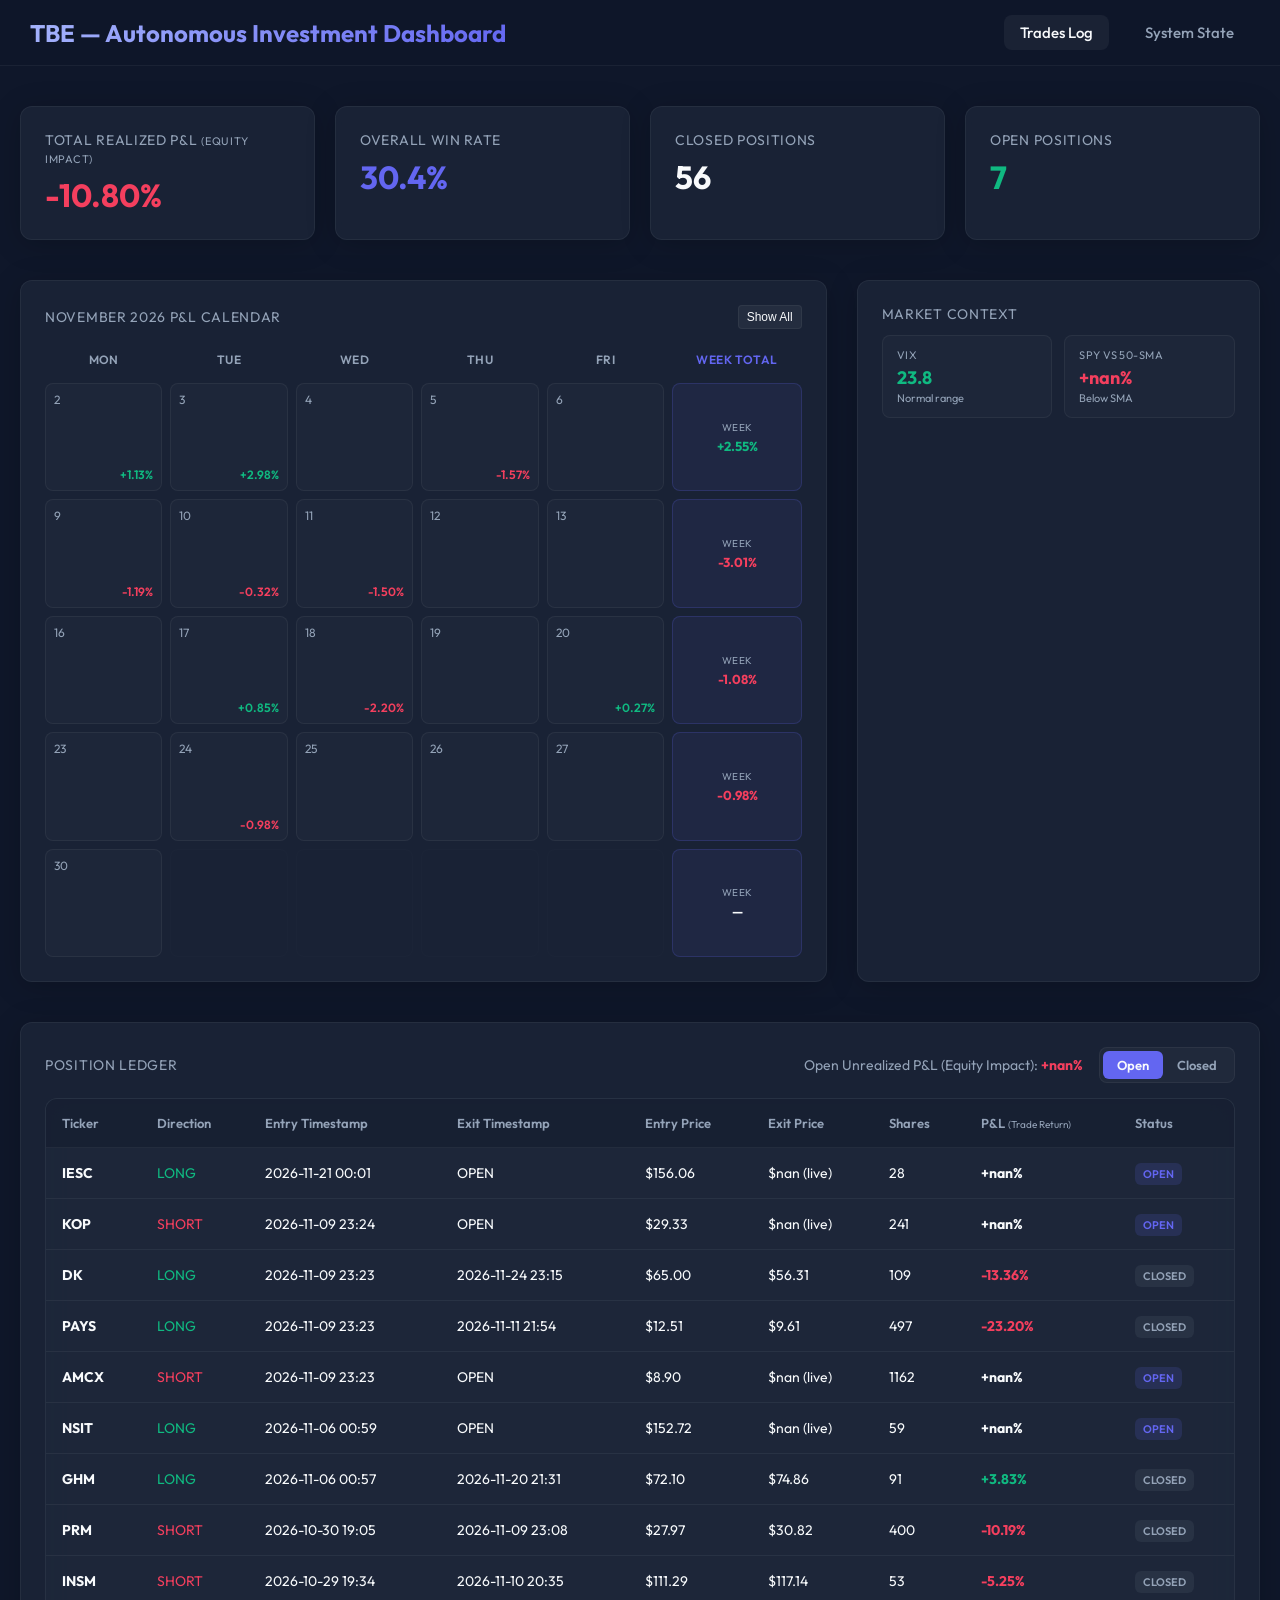
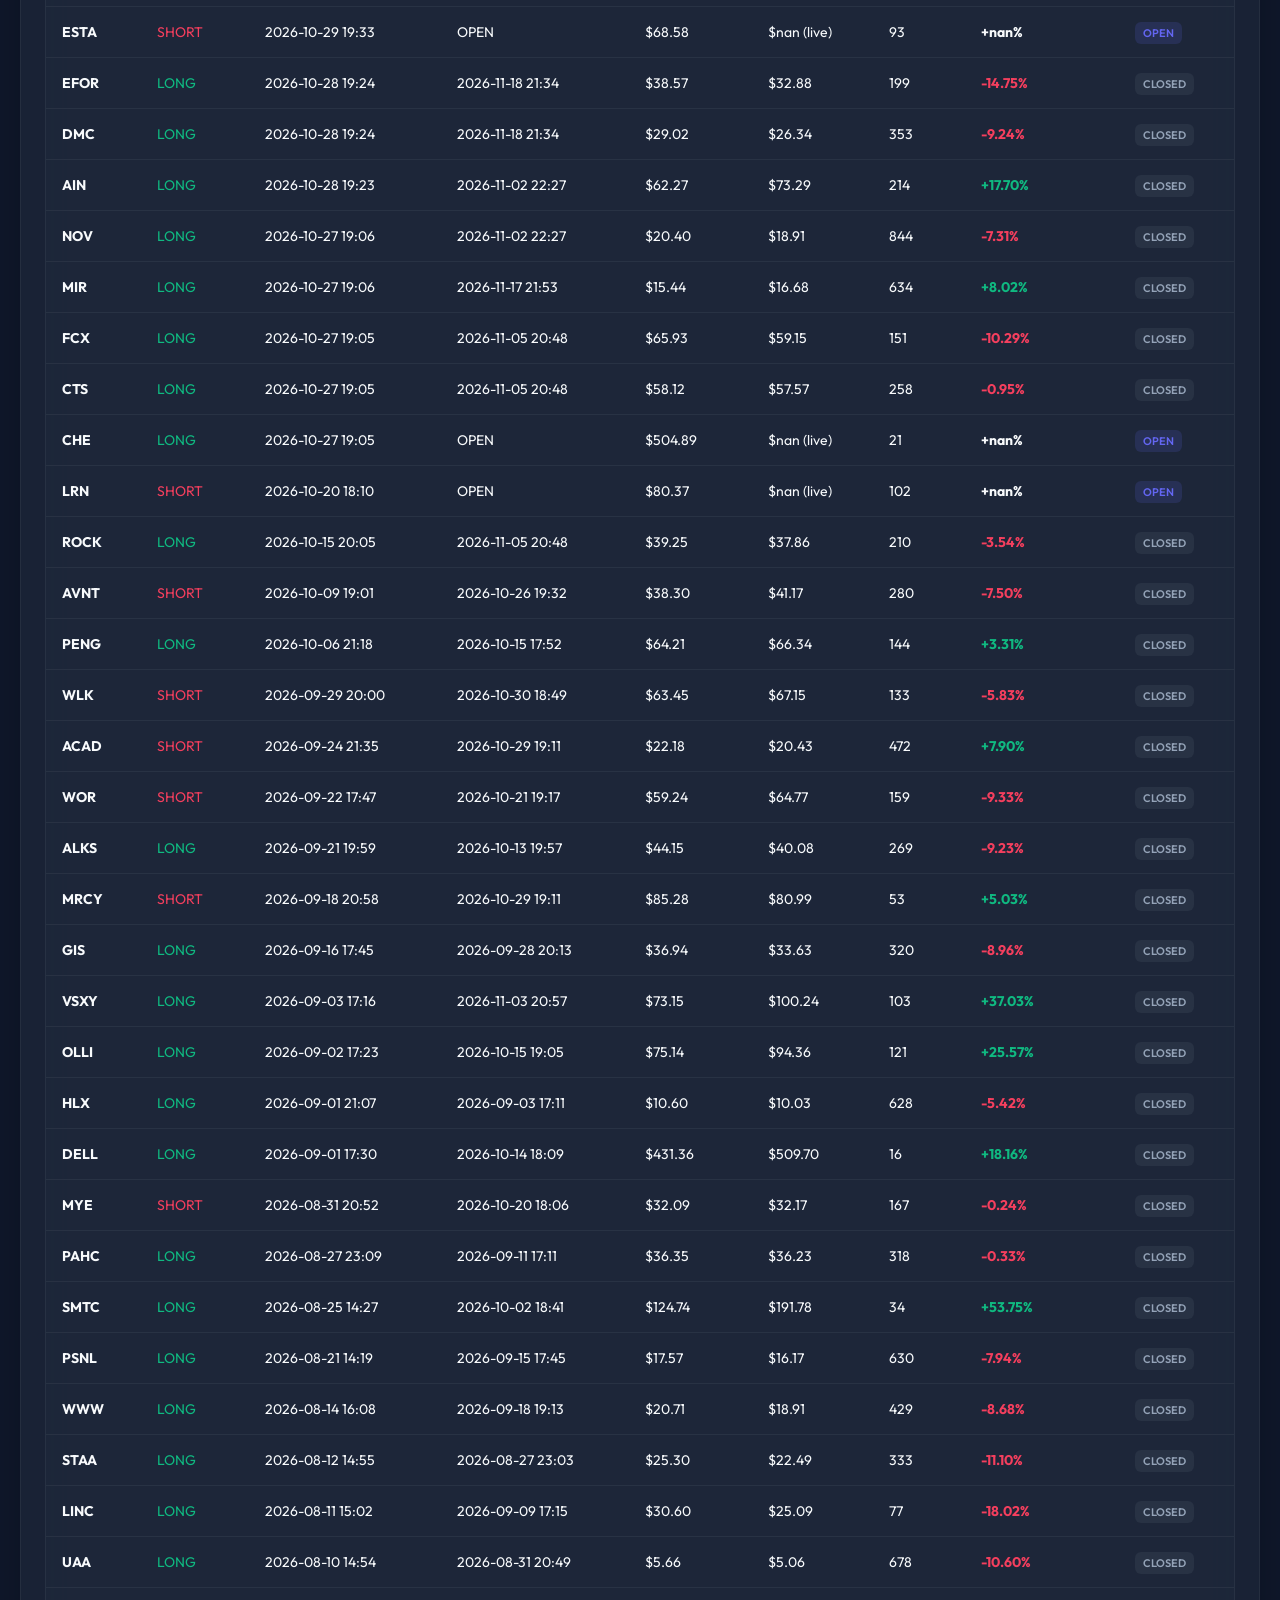
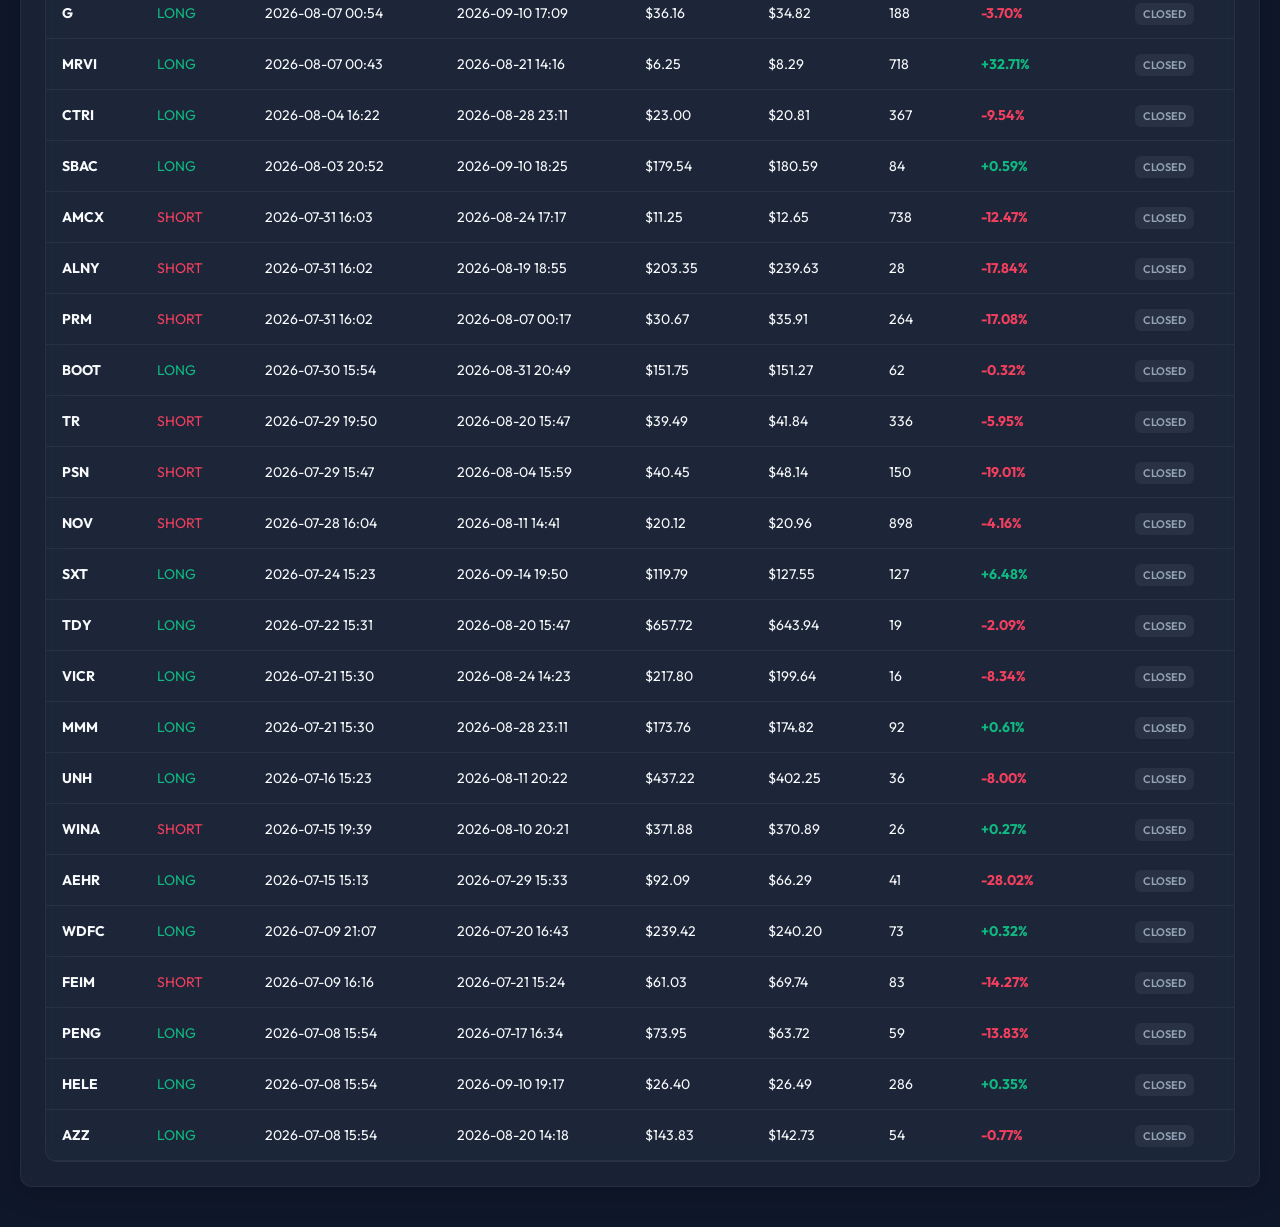
==== commit 9fa214c4: "Auto-update dashboard rendered assets [skip ci]" ====
--- a/docs/index.html
+++ b/docs/index.html
@@ -328,7 +328,7 @@
                     </div>
                     <div class="market-chip">
                         <div class="market-chip-label">SPY vs 50-SMA</div>
-                        <div class="market-chip-val val-rose">-3.8%</div>
+                        <div class="market-chip-val val-rose">+nan%</div>
                         <div class="market-chip-sub">Below SMA</div>
                     </div>
                 </div>
@@ -341,7 +341,7 @@
                 <div style="display:flex; align-items:center; gap:16px; flex-wrap:wrap;">
                     <div class="ledger-sum">
                         <span id="ledger-sum-label">Open Unrealized P&amp;L (Equity Impact):</span>
-                        <span id="ledger-sum-val" class="ledger-sum-val val-green">+1.23%</span>
+                        <span id="ledger-sum-val" class="ledger-sum-val val-rose">+nan%</span>
                     </div>
                     <div class="ledger-toggle">
                         <button id="toggle-open-btn" class="ledger-toggle-btn active" onclick="toggleLedgerView('OPEN')">Open</button>
@@ -366,27 +366,27 @@
                     </thead>
                     <tbody id="trades-table-body">
                         
-        <tr data-close-date="" data-status="OPEN" onclick='showTradeDetail({"_id": "6b00df6aaa8dd17031a260fb", "ticker": "IESC", "direction": "LONG", "entry_price": 156.05999755859375, "share_count": 28, "combined_score": 2.0, "risk_pct_used": 1.5, "equity_at_entry": 89847.2469001278, "initial_stop": 109.33773040771484, "current_stop": 131.4213666048917, "take_profit": 249.50453186035156, "confidence_tier": "STRONG", "status": "OPEN", "entry_timestamp": "2026-11-21T00:01:46.116000", "exit_price": 178.63999938964844, "exit_timestamp": null, "exit_reason": null, "realized_pnl": 632.2400512695312, "highest_high_since_entry": 178.63999938964844, "lowest_low_since_entry": 156.05999755859375, "reasoning_chain": {"candidate_id": "6b00df46f9392577c349c83f", "trigger_type": "EARNINGS_SURPRISE", "confidence_tier": "STRONG", "combined_score": 2.0, "atr_22": 15.574089050292969, "risk_pct_allocated": 1.5, "is_sized_down": false, "original_shares": 28, "regime_state_at_decision": "RISK_OFF"}, "trade_return_pct": 0.14468795453221045, "equity_pct": 0.007036832769871238, "ai_conviction": "STRONG_SUPPORT", "ai_rationale": "IESC reported significant financial growth with Q4 revenue increasing 55% and operating income rising 108% year-over-year, which validates the earnings surprise. While the stock is currently trading lower due to broader market sentiment and sector-specific headwinds, the underlying fundamental performance remains strong, further supported by an authorized $350 million share repurchase program.", "ai_risk_flags": ["Market volatility (Fear and Greed Index at Extreme Fear)", "Sector-wide downward pressure on data center infrastructure stocks", "Stock price near 52-week lows despite strong earnings", "Executive compensation and incentive plans linked to complex performance thresholds"]})'>
+        <tr data-close-date="" data-status="OPEN" onclick='showTradeDetail({"_id": "6b00df6aaa8dd17031a260fb", "ticker": "IESC", "direction": "LONG", "entry_price": 156.05999755859375, "share_count": 28, "combined_score": 2.0, "risk_pct_used": 1.5, "equity_at_entry": 89847.2469001278, "initial_stop": 109.33773040771484, "current_stop": 131.4213666048917, "take_profit": 249.50453186035156, "confidence_tier": "STRONG", "status": "OPEN", "entry_timestamp": "2026-11-21T00:01:46.116000", "exit_price": NaN, "exit_timestamp": null, "exit_reason": null, "realized_pnl": NaN, "highest_high_since_entry": 178.63999938964844, "lowest_low_since_entry": 156.05999755859375, "reasoning_chain": {"candidate_id": "6b00df46f9392577c349c83f", "trigger_type": "EARNINGS_SURPRISE", "confidence_tier": "STRONG", "combined_score": 2.0, "atr_22": 15.574089050292969, "risk_pct_allocated": 1.5, "is_sized_down": false, "original_shares": 28, "regime_state_at_decision": "RISK_OFF"}, "trade_return_pct": NaN, "equity_pct": NaN, "ai_conviction": "STRONG_SUPPORT", "ai_rationale": "IESC reported significant financial growth with Q4 revenue increasing 55% and operating income rising 108% year-over-year, which validates the earnings surprise. While the stock is currently trading lower due to broader market sentiment and sector-specific headwinds, the underlying fundamental performance remains strong, further supported by an authorized $350 million share repurchase program.", "ai_risk_flags": ["Market volatility (Fear and Greed Index at Extreme Fear)", "Sector-wide downward pressure on data center infrastructure stocks", "Stock price near 52-week lows despite strong earnings", "Executive compensation and incentive plans linked to complex performance thresholds"]})'>
             <td><strong>IESC</strong></td>
             <td class="val-green">LONG</td>
             <td>2026-11-21 00:01</td>
             <td>OPEN</td>
             <td>$156.06</td>
-            <td>$178.64 (live)</td>
+            <td>$nan (live)</td>
             <td>28</td>
-            <td class="val-green"><strong>+14.47%</strong></td>
+            <td class=""><strong>+nan%</strong></td>
             <td><span class="badge badge-open">Open</span></td>
         </tr>
         
-        <tr data-close-date="" data-status="OPEN" onclick='showTradeDetail({"_id": "6af25610afb1f0de448e2b7e", "ticker": "KOP", "direction": "SHORT", "entry_price": 29.329999923706055, "share_count": 241, "combined_score": 2.0, "risk_pct_used": 1.5, "equity_at_entry": 96289.9869408202, "initial_stop": 35.29931857369163, "current_stop": 35.25272837552157, "take_profit": 17.391362623734906, "confidence_tier": "STRONG", "status": "OPEN", "entry_timestamp": "2026-11-09T23:24:00.544000", "exit_price": 31.84000015258789, "exit_timestamp": null, "exit_reason": null, "realized_pnl": -604.9100551605225, "highest_high_since_entry": 31.84000015258789, "lowest_low_since_entry": 29.040000915527344, "reasoning_chain": {"candidate_id": "6af2557770fde3f93c8e8660", "trigger_type": "EARNINGS_SURPRISE", "confidence_tier": "STRONG", "combined_score": 2.0, "atr_22": 1.9897728833285244, "risk_pct_allocated": 1.5, "is_sized_down": false, "original_shares": 241, "regime_state_at_decision": "RISK_OFF"}, "trade_return_pct": -0.08557791460657732, "equity_pct": -0.0062821698743432165, "ai_conviction": "STRONG_SUPPORT", "ai_rationale": "KOP reported a significant earnings and revenue miss, combined with a downward revision to its 2026 earnings guidance. The company cited margin pressure due to rising raw material and freight costs that are outpacing its ability to pass costs to customers, supporting the short thesis.", "ai_risk_flags": ["EARNINGS_MISS", "REVENUE_MISS", "GUIDANCE_CUT", "MARGIN_COMPRESSION", "RISING_INPUT_COSTS"]})'>
+        <tr data-close-date="" data-status="OPEN" onclick='showTradeDetail({"_id": "6af25610afb1f0de448e2b7e", "ticker": "KOP", "direction": "SHORT", "entry_price": 29.329999923706055, "share_count": 241, "combined_score": 2.0, "risk_pct_used": 1.5, "equity_at_entry": 96289.9869408202, "initial_stop": 35.29931857369163, "current_stop": 35.25272837552157, "take_profit": 17.391362623734906, "confidence_tier": "STRONG", "status": "OPEN", "entry_timestamp": "2026-11-09T23:24:00.544000", "exit_price": NaN, "exit_timestamp": null, "exit_reason": null, "realized_pnl": NaN, "highest_high_since_entry": 31.84000015258789, "lowest_low_since_entry": 29.040000915527344, "reasoning_chain": {"candidate_id": "6af2557770fde3f93c8e8660", "trigger_type": "EARNINGS_SURPRISE", "confidence_tier": "STRONG", "combined_score": 2.0, "atr_22": 1.9897728833285244, "risk_pct_allocated": 1.5, "is_sized_down": false, "original_shares": 241, "regime_state_at_decision": "RISK_OFF"}, "trade_return_pct": NaN, "equity_pct": NaN, "ai_conviction": "STRONG_SUPPORT", "ai_rationale": "KOP reported a significant earnings and revenue miss, combined with a downward revision to its 2026 earnings guidance. The company cited margin pressure due to rising raw material and freight costs that are outpacing its ability to pass costs to customers, supporting the short thesis.", "ai_risk_flags": ["EARNINGS_MISS", "REVENUE_MISS", "GUIDANCE_CUT", "MARGIN_COMPRESSION", "RISING_INPUT_COSTS"]})'>
             <td><strong>KOP</strong></td>
             <td class="val-rose">SHORT</td>
             <td>2026-11-09 23:24</td>
             <td>OPEN</td>
             <td>$29.33</td>
-            <td>$31.84 (live)</td>
+            <td>$nan (live)</td>
             <td>241</td>
-            <td class="val-rose"><strong>-8.56%</strong></td>
+            <td class=""><strong>+nan%</strong></td>
             <td><span class="badge badge-open">Open</span></td>
         </tr>
         
@@ -414,27 +414,27 @@
             <td><span class="badge badge-closed">Closed</span></td>
         </tr>
         
-        <tr data-close-date="" data-status="OPEN" onclick='showTradeDetail({"_id": "6af255e2afb1f0de448e2b08", "ticker": "AMCX", "direction": "SHORT", "entry_price": 8.899999618530273, "share_count": 1162, "combined_score": 2.0, "risk_pct_used": 1.5, "equity_at_entry": 96289.9869408202, "initial_stop": 10.142272233963013, "current_stop": 9.984999331561003, "take_profit": 6.415454387664795, "confidence_tier": "STRONG", "status": "OPEN", "entry_timestamp": "2026-11-09T23:23:14.674000", "exit_price": 9.229999542236328, "exit_timestamp": null, "exit_reason": null, "realized_pnl": -383.45991134643555, "highest_high_since_entry": 9.59000015258789, "lowest_low_since_entry": 8.604999542236328, "reasoning_chain": {"candidate_id": "6af253cf70fde3f93c8e84a3", "trigger_type": "EARNINGS_SURPRISE", "confidence_tier": "STRONG", "combined_score": 2.0, "atr_22": 0.4140908718109131, "risk_pct_allocated": 1.5, "is_sized_down": false, "original_shares": 1162, "regime_state_at_decision": "RISK_OFF"}, "trade_return_pct": -0.03707864470229608, "equity_pct": -0.003982344618886592, "ai_conviction": "STRONG_SUPPORT", "ai_rationale": "The company reported a significant earnings miss for the quarter ending June 30, 2026, with an actual EPS of -0.28 against a consensus of -0.0711, representing a substantial negative surprise. Furthermore, secondary reports highlight fundamental weaknesses including a 'cash problem,' mounting debt, and ongoing affiliate revenue declines, all of which support the bearish outlook.", "ai_risk_flags": ["debt_burden", "cash_flow_strain", "affiliate_declines", "negative_earnings_surprise"]})'>
+        <tr data-close-date="" data-status="OPEN" onclick='showTradeDetail({"_id": "6af255e2afb1f0de448e2b08", "ticker": "AMCX", "direction": "SHORT", "entry_price": 8.899999618530273, "share_count": 1162, "combined_score": 2.0, "risk_pct_used": 1.5, "equity_at_entry": 96289.9869408202, "initial_stop": 10.142272233963013, "current_stop": 9.984999331561003, "take_profit": 6.415454387664795, "confidence_tier": "STRONG", "status": "OPEN", "entry_timestamp": "2026-11-09T23:23:14.674000", "exit_price": NaN, "exit_timestamp": null, "exit_reason": null, "realized_pnl": NaN, "highest_high_since_entry": 9.59000015258789, "lowest_low_since_entry": 8.604999542236328, "reasoning_chain": {"candidate_id": "6af253cf70fde3f93c8e84a3", "trigger_type": "EARNINGS_SURPRISE", "confidence_tier": "STRONG", "combined_score": 2.0, "atr_22": 0.4140908718109131, "risk_pct_allocated": 1.5, "is_sized_down": false, "original_shares": 1162, "regime_state_at_decision": "RISK_OFF"}, "trade_return_pct": NaN, "equity_pct": NaN, "ai_conviction": "STRONG_SUPPORT", "ai_rationale": "The company reported a significant earnings miss for the quarter ending June 30, 2026, with an actual EPS of -0.28 against a consensus of -0.0711, representing a substantial negative surprise. Furthermore, secondary reports highlight fundamental weaknesses including a 'cash problem,' mounting debt, and ongoing affiliate revenue declines, all of which support the bearish outlook.", "ai_risk_flags": ["debt_burden", "cash_flow_strain", "affiliate_declines", "negative_earnings_surprise"]})'>
             <td><strong>AMCX</strong></td>
             <td class="val-rose">SHORT</td>
             <td>2026-11-09 23:23</td>
             <td>OPEN</td>
             <td>$8.90</td>
-            <td>$9.23 (live)</td>
+            <td>$nan (live)</td>
             <td>1162</td>
-            <td class="val-rose"><strong>-3.71%</strong></td>
+            <td class=""><strong>+nan%</strong></td>
             <td><span class="badge badge-open">Open</span></td>
         </tr>
         
-        <tr data-close-date="" data-status="OPEN" onclick='showTradeDetail({"_id": "6aed2689621131e8196c4049", "ticker": "NSIT", "direction": "LONG", "entry_price": 152.72000122070312, "share_count": 59, "combined_score": 2.0, "risk_pct_used": 1.5, "equity_at_entry": 94365.11089958125, "initial_stop": 128.77523456920278, "current_stop": 147.2995543046431, "take_profit": 200.60953452370384, "confidence_tier": "STRONG", "status": "OPEN", "entry_timestamp": "2026-11-06T00:59:53.450000", "exit_price": 161.88999938964844, "exit_timestamp": null, "exit_reason": null, "realized_pnl": 541.0298919677734, "highest_high_since_entry": 172.85000610351562, "lowest_low_since_entry": 150.44000244140625, "reasoning_chain": {"candidate_id": "6aed242470fde3f93c81edf3", "trigger_type": "EARNINGS_SURPRISE", "confidence_tier": "STRONG", "combined_score": 2.0, "atr_22": 7.981588883833452, "risk_pct_allocated": 1.5, "is_sized_down": false, "original_shares": 59, "regime_state_at_decision": "RISK_OFF"}, "trade_return_pct": 0.06004451346024612, "equity_pct": 0.005733367839131891, "ai_conviction": "STRONG_SUPPORT", "ai_rationale": "Insight Enterprises delivered a significant earnings beat of 25.9% above consensus and reported strong revenue growth, bolstered by demand in infrastructure and cloud services. While management noted potential headwinds regarding memory pricing and a slower fourth quarter, the overall financial performance for the reported quarter remains robust.", "ai_risk_flags": ["slower_fourth_quarter_outlook", "memory_pricing_concerns"]})'>
+        <tr data-close-date="" data-status="OPEN" onclick='showTradeDetail({"_id": "6aed2689621131e8196c4049", "ticker": "NSIT", "direction": "LONG", "entry_price": 152.72000122070312, "share_count": 59, "combined_score": 2.0, "risk_pct_used": 1.5, "equity_at_entry": 94365.11089958125, "initial_stop": 128.77523456920278, "current_stop": 147.2995543046431, "take_profit": 200.60953452370384, "confidence_tier": "STRONG", "status": "OPEN", "entry_timestamp": "2026-11-06T00:59:53.450000", "exit_price": NaN, "exit_timestamp": null, "exit_reason": null, "realized_pnl": NaN, "highest_high_since_entry": 172.85000610351562, "lowest_low_since_entry": 150.44000244140625, "reasoning_chain": {"candidate_id": "6aed242470fde3f93c81edf3", "trigger_type": "EARNINGS_SURPRISE", "confidence_tier": "STRONG", "combined_score": 2.0, "atr_22": 7.981588883833452, "risk_pct_allocated": 1.5, "is_sized_down": false, "original_shares": 59, "regime_state_at_decision": "RISK_OFF"}, "trade_return_pct": NaN, "equity_pct": NaN, "ai_conviction": "STRONG_SUPPORT", "ai_rationale": "Insight Enterprises delivered a significant earnings beat of 25.9% above consensus and reported strong revenue growth, bolstered by demand in infrastructure and cloud services. While management noted potential headwinds regarding memory pricing and a slower fourth quarter, the overall financial performance for the reported quarter remains robust.", "ai_risk_flags": ["slower_fourth_quarter_outlook", "memory_pricing_concerns"]})'>
             <td><strong>NSIT</strong></td>
             <td class="val-green">LONG</td>
             <td>2026-11-06 00:59</td>
             <td>OPEN</td>
             <td>$152.72</td>
-            <td>$161.89 (live)</td>
+            <td>$nan (live)</td>
             <td>59</td>
-            <td class="val-green"><strong>+6.00%</strong></td>
+            <td class=""><strong>+nan%</strong></td>
             <td><span class="badge badge-open">Open</span></td>
         </tr>
         
@@ -474,15 +474,15 @@
             <td><span class="badge badge-closed">Closed</span></td>
         </tr>
         
-        <tr data-close-date="" data-status="OPEN" onclick='showTradeDetail({"_id": "6ae39fa6d7a9ca53c50331e1", "ticker": "ESTA", "direction": "SHORT", "entry_price": 68.58499908447266, "share_count": 93, "combined_score": 1.0, "risk_pct_used": 1.0, "equity_at_entry": 96074.52938511557, "initial_stop": 78.80818367004395, "current_stop": 72.04886540499601, "take_profit": 48.13862991333008, "confidence_tier": "MODERATE", "status": "OPEN", "entry_timestamp": "2026-10-29T19:33:58.344000", "exit_price": 71.4800033569336, "exit_timestamp": null, "exit_reason": null, "realized_pnl": -269.2353973388672, "highest_high_since_entry": 71.4800033569336, "lowest_low_since_entry": 61.0, "reasoning_chain": {"candidate_id": "6ae39c9532e8623a49dd875e", "trigger_type": "EARNINGS_SURPRISE", "confidence_tier": "MODERATE", "combined_score": 1.0, "atr_22": 3.4077281951904297, "risk_pct_allocated": 1.0, "is_sized_down": false, "original_shares": 93, "regime_state_at_decision": "RISK_ON"}, "trade_return_pct": -0.04221045871700469, "equity_pct": -0.002802359783201589, "ai_conviction": "MODERATE_SUPPORT", "ai_rationale": "The company reported a Q3 earnings miss, with EPS of $(0.35) missing the $(0.26) consensus estimate, representing a significant negative surprise. Additionally, TD Cowen lowered its price target for ESTA following the earnings release, which reinforces the bearish sentiment supporting a short position.", "ai_risk_flags": ["EARNINGS_MISS", "ANALYST_PRICE_TARGET_DOWNGRADE", "NEGATIVE_EPS_TREND"]})'>
+        <tr data-close-date="" data-status="OPEN" onclick='showTradeDetail({"_id": "6ae39fa6d7a9ca53c50331e1", "ticker": "ESTA", "direction": "SHORT", "entry_price": 68.58499908447266, "share_count": 93, "combined_score": 1.0, "risk_pct_used": 1.0, "equity_at_entry": 96074.52938511557, "initial_stop": 78.80818367004395, "current_stop": 72.04886540499601, "take_profit": 48.13862991333008, "confidence_tier": "MODERATE", "status": "OPEN", "entry_timestamp": "2026-10-29T19:33:58.344000", "exit_price": NaN, "exit_timestamp": null, "exit_reason": null, "realized_pnl": NaN, "highest_high_since_entry": 71.4800033569336, "lowest_low_since_entry": 61.0, "reasoning_chain": {"candidate_id": "6ae39c9532e8623a49dd875e", "trigger_type": "EARNINGS_SURPRISE", "confidence_tier": "MODERATE", "combined_score": 1.0, "atr_22": 3.4077281951904297, "risk_pct_allocated": 1.0, "is_sized_down": false, "original_shares": 93, "regime_state_at_decision": "RISK_ON"}, "trade_return_pct": NaN, "equity_pct": NaN, "ai_conviction": "MODERATE_SUPPORT", "ai_rationale": "The company reported a Q3 earnings miss, with EPS of $(0.35) missing the $(0.26) consensus estimate, representing a significant negative surprise. Additionally, TD Cowen lowered its price target for ESTA following the earnings release, which reinforces the bearish sentiment supporting a short position.", "ai_risk_flags": ["EARNINGS_MISS", "ANALYST_PRICE_TARGET_DOWNGRADE", "NEGATIVE_EPS_TREND"]})'>
             <td><strong>ESTA</strong></td>
             <td class="val-rose">SHORT</td>
             <td>2026-10-29 19:33</td>
             <td>OPEN</td>
             <td>$68.58</td>
-            <td>$71.48 (live)</td>
+            <td>$nan (live)</td>
             <td>93</td>
-            <td class="val-rose"><strong>-4.22%</strong></td>
+            <td class=""><strong>+nan%</strong></td>
             <td><span class="badge badge-open">Open</span></td>
         </tr>
         
@@ -570,27 +570,27 @@
             <td><span class="badge badge-closed">Closed</span></td>
         </tr>
         
-        <tr data-close-date="" data-status="OPEN" onclick='showTradeDetail({"_id": "6ae0f6058735ef052bfc6685", "ticker": "CHE", "direction": "LONG", "entry_price": 504.8924865722656, "share_count": 21, "combined_score": 0.5, "risk_pct_used": 0.75, "equity_at_entry": 92784.81056541065, "initial_stop": 471.8215498490767, "current_stop": 518.1203607255354, "take_profit": 571.0343600186435, "confidence_tier": "MODERATE", "status": "OPEN", "entry_timestamp": "2026-10-27T19:05:41.587000", "exit_price": 563.8599853515625, "exit_timestamp": null, "exit_reason": null, "realized_pnl": 1238.3174743652344, "highest_high_since_entry": 563.8599853515625, "lowest_low_since_entry": 504.8924865722656, "reasoning_chain": {"candidate_id": "6ae0f4bf32e8623a49dae7a5", "trigger_type": "EARNINGS_SURPRISE", "confidence_tier": "MODERATE", "combined_score": 0.5, "atr_22": 11.023645574396307, "risk_pct_allocated": 0.75, "is_sized_down": false, "original_shares": 21, "regime_state_at_decision": "RISK_ON"}, "trade_return_pct": 0.11679218912451932, "equity_pct": 0.013346122784744556, "ai_conviction": "MODERATE_SUPPORT", "ai_rationale": "The company filed an 8-K confirming the release of financial results which align with the earnings surprise data. While the report confirms operational results were released, the provided text does not contain specific qualitative commentary, but the positive earnings surprise serves as fundamental support for a long thesis.", "ai_risk_flags": ["LIMITED_DISCLOSURE_DETAIL"]})'>
+        <tr data-close-date="" data-status="OPEN" onclick='showTradeDetail({"_id": "6ae0f6058735ef052bfc6685", "ticker": "CHE", "direction": "LONG", "entry_price": 504.8924865722656, "share_count": 21, "combined_score": 0.5, "risk_pct_used": 0.75, "equity_at_entry": 92784.81056541065, "initial_stop": 471.8215498490767, "current_stop": 518.1203607255354, "take_profit": 571.0343600186435, "confidence_tier": "MODERATE", "status": "OPEN", "entry_timestamp": "2026-10-27T19:05:41.587000", "exit_price": NaN, "exit_timestamp": null, "exit_reason": null, "realized_pnl": NaN, "highest_high_since_entry": 563.8599853515625, "lowest_low_since_entry": 504.8924865722656, "reasoning_chain": {"candidate_id": "6ae0f4bf32e8623a49dae7a5", "trigger_type": "EARNINGS_SURPRISE", "confidence_tier": "MODERATE", "combined_score": 0.5, "atr_22": 11.023645574396307, "risk_pct_allocated": 0.75, "is_sized_down": false, "original_shares": 21, "regime_state_at_decision": "RISK_ON"}, "trade_return_pct": NaN, "equity_pct": NaN, "ai_conviction": "MODERATE_SUPPORT", "ai_rationale": "The company filed an 8-K confirming the release of financial results which align with the earnings surprise data. While the report confirms operational results were released, the provided text does not contain specific qualitative commentary, but the positive earnings surprise serves as fundamental support for a long thesis.", "ai_risk_flags": ["LIMITED_DISCLOSURE_DETAIL"]})'>
             <td><strong>CHE</strong></td>
             <td class="val-green">LONG</td>
             <td>2026-10-27 19:05</td>
             <td>OPEN</td>
             <td>$504.89</td>
-            <td>$563.86 (live)</td>
+            <td>$nan (live)</td>
             <td>21</td>
-            <td class="val-green"><strong>+11.68%</strong></td>
+            <td class=""><strong>+nan%</strong></td>
             <td><span class="badge badge-open">Open</span></td>
         </tr>
         
-        <tr data-close-date="" data-status="OPEN" onclick='showTradeDetail({"_id": "6ad7ae90a1e963179b064373", "ticker": "LRN", "direction": "SHORT", "entry_price": 80.37000274658203, "share_count": 102, "combined_score": 0.5, "risk_pct_used": 0.75, "equity_at_entry": 93043.05034250864, "initial_stop": 87.19807121970437, "current_stop": 82.4999982660467, "take_profit": 66.71386580033736, "confidence_tier": "MODERATE", "status": "OPEN", "entry_timestamp": "2026-10-20T18:10:24.514000", "exit_price": 81.08000183105469, "exit_timestamp": null, "exit_reason": null, "realized_pnl": -72.41990661621094, "highest_high_since_entry": 81.08000183105469, "lowest_low_since_entry": 74.58000183105469, "reasoning_chain": {"candidate_id": "6ad7ae21c5c214b31063a3e1", "trigger_type": "EARNINGS_SURPRISE", "confidence_tier": "MODERATE", "combined_score": 0.5, "atr_22": 2.2760228243741123, "risk_pct_allocated": 0.75, "is_sized_down": false, "original_shares": 102, "regime_state_at_decision": "RISK_ON"}, "trade_return_pct": -0.00883413039951465, "equity_pct": -0.0007783483704545359, "ai_conviction": "NEUTRAL", "ai_rationale": "While the company missed earnings expectations, the impact of the negative EPS surprise is tempered by the announcement of an extended stock repurchase program, which signals management's confidence and commitment to capital returns. Furthermore, the news regarding an acquisition of a similarly named firm appears unrelated to the registrant, and the forward-looking statements detail significant operational risks that could impact future performance.", "ai_risk_flags": ["earnings_miss", "regulatory_uncertainty", "market_competition", "cybersecurity_risks", "operational_dependency"]})'>
+        <tr data-close-date="" data-status="OPEN" onclick='showTradeDetail({"_id": "6ad7ae90a1e963179b064373", "ticker": "LRN", "direction": "SHORT", "entry_price": 80.37000274658203, "share_count": 102, "combined_score": 0.5, "risk_pct_used": 0.75, "equity_at_entry": 93043.05034250864, "initial_stop": 87.19807121970437, "current_stop": 82.4999982660467, "take_profit": 66.71386580033736, "confidence_tier": "MODERATE", "status": "OPEN", "entry_timestamp": "2026-10-20T18:10:24.514000", "exit_price": NaN, "exit_timestamp": null, "exit_reason": null, "realized_pnl": NaN, "highest_high_since_entry": 81.08000183105469, "lowest_low_since_entry": 74.58000183105469, "reasoning_chain": {"candidate_id": "6ad7ae21c5c214b31063a3e1", "trigger_type": "EARNINGS_SURPRISE", "confidence_tier": "MODERATE", "combined_score": 0.5, "atr_22": 2.2760228243741123, "risk_pct_allocated": 0.75, "is_sized_down": false, "original_shares": 102, "regime_state_at_decision": "RISK_ON"}, "trade_return_pct": NaN, "equity_pct": NaN, "ai_conviction": "NEUTRAL", "ai_rationale": "While the company missed earnings expectations, the impact of the negative EPS surprise is tempered by the announcement of an extended stock repurchase program, which signals management's confidence and commitment to capital returns. Furthermore, the news regarding an acquisition of a similarly named firm appears unrelated to the registrant, and the forward-looking statements detail significant operational risks that could impact future performance.", "ai_risk_flags": ["earnings_miss", "regulatory_uncertainty", "market_competition", "cybersecurity_risks", "operational_dependency"]})'>
             <td><strong>LRN</strong></td>
             <td class="val-rose">SHORT</td>
             <td>2026-10-20 18:10</td>
             <td>OPEN</td>
             <td>$80.37</td>
-            <td>$81.08 (live)</td>
+            <td>$nan (live)</td>
             <td>102</td>
-            <td class="val-rose"><strong>-0.88%</strong></td>
+            <td class=""><strong>+nan%</strong></td>
             <td><span class="badge badge-open">Open</span></td>
         </tr>
         
@@ -1127,29 +1127,29 @@
             </div>
             <div class="ledger-cards" id="ledger-cards-container">
                 
-        <div class="ledger-card" data-close-date="" data-status="OPEN" onclick='showTradeDetail({"_id": "6b00df6aaa8dd17031a260fb", "ticker": "IESC", "direction": "LONG", "entry_price": 156.05999755859375, "share_count": 28, "combined_score": 2.0, "risk_pct_used": 1.5, "equity_at_entry": 89847.2469001278, "initial_stop": 109.33773040771484, "current_stop": 131.4213666048917, "take_profit": 249.50453186035156, "confidence_tier": "STRONG", "status": "OPEN", "entry_timestamp": "2026-11-21T00:01:46.116000", "exit_price": 178.63999938964844, "exit_timestamp": null, "exit_reason": null, "realized_pnl": 632.2400512695312, "highest_high_since_entry": 178.63999938964844, "lowest_low_since_entry": 156.05999755859375, "reasoning_chain": {"candidate_id": "6b00df46f9392577c349c83f", "trigger_type": "EARNINGS_SURPRISE", "confidence_tier": "STRONG", "combined_score": 2.0, "atr_22": 15.574089050292969, "risk_pct_allocated": 1.5, "is_sized_down": false, "original_shares": 28, "regime_state_at_decision": "RISK_OFF"}, "trade_return_pct": 0.14468795453221045, "equity_pct": 0.007036832769871238, "ai_conviction": "STRONG_SUPPORT", "ai_rationale": "IESC reported significant financial growth with Q4 revenue increasing 55% and operating income rising 108% year-over-year, which validates the earnings surprise. While the stock is currently trading lower due to broader market sentiment and sector-specific headwinds, the underlying fundamental performance remains strong, further supported by an authorized $350 million share repurchase program.", "ai_risk_flags": ["Market volatility (Fear and Greed Index at Extreme Fear)", "Sector-wide downward pressure on data center infrastructure stocks", "Stock price near 52-week lows despite strong earnings", "Executive compensation and incentive plans linked to complex performance thresholds"]})'>
+        <div class="ledger-card" data-close-date="" data-status="OPEN" onclick='showTradeDetail({"_id": "6b00df6aaa8dd17031a260fb", "ticker": "IESC", "direction": "LONG", "entry_price": 156.05999755859375, "share_count": 28, "combined_score": 2.0, "risk_pct_used": 1.5, "equity_at_entry": 89847.2469001278, "initial_stop": 109.33773040771484, "current_stop": 131.4213666048917, "take_profit": 249.50453186035156, "confidence_tier": "STRONG", "status": "OPEN", "entry_timestamp": "2026-11-21T00:01:46.116000", "exit_price": NaN, "exit_timestamp": null, "exit_reason": null, "realized_pnl": NaN, "highest_high_since_entry": 178.63999938964844, "lowest_low_since_entry": 156.05999755859375, "reasoning_chain": {"candidate_id": "6b00df46f9392577c349c83f", "trigger_type": "EARNINGS_SURPRISE", "confidence_tier": "STRONG", "combined_score": 2.0, "atr_22": 15.574089050292969, "risk_pct_allocated": 1.5, "is_sized_down": false, "original_shares": 28, "regime_state_at_decision": "RISK_OFF"}, "trade_return_pct": NaN, "equity_pct": NaN, "ai_conviction": "STRONG_SUPPORT", "ai_rationale": "IESC reported significant financial growth with Q4 revenue increasing 55% and operating income rising 108% year-over-year, which validates the earnings surprise. While the stock is currently trading lower due to broader market sentiment and sector-specific headwinds, the underlying fundamental performance remains strong, further supported by an authorized $350 million share repurchase program.", "ai_risk_flags": ["Market volatility (Fear and Greed Index at Extreme Fear)", "Sector-wide downward pressure on data center infrastructure stocks", "Stock price near 52-week lows despite strong earnings", "Executive compensation and incentive plans linked to complex performance thresholds"]})'>
             <div class="ledger-card-top">
                 <span class="ledger-card-ticker">IESC <span class="val-green">LONG</span></span>
                 <span class="badge badge-open">Open</span>
             </div>
             <div class="ledger-card-grid">
                 <div><span class="ledger-card-grid-label">Entry</span> $156.06</div>
-                <div><span class="ledger-card-grid-label">Exit</span> $178.64 (live)</div>
+                <div><span class="ledger-card-grid-label">Exit</span> $nan (live)</div>
                 <div><span class="ledger-card-grid-label">Shares</span> 28</div>
-                <div class="val-green"><span class="ledger-card-grid-label">Trade Return</span> <strong>+14.47%</strong></div>
-            </div>
-        </div>
-        
-        <div class="ledger-card" data-close-date="" data-status="OPEN" onclick='showTradeDetail({"_id": "6af25610afb1f0de448e2b7e", "ticker": "KOP", "direction": "SHORT", "entry_price": 29.329999923706055, "share_count": 241, "combined_score": 2.0, "risk_pct_used": 1.5, "equity_at_entry": 96289.9869408202, "initial_stop": 35.29931857369163, "current_stop": 35.25272837552157, "take_profit": 17.391362623734906, "confidence_tier": "STRONG", "status": "OPEN", "entry_timestamp": "2026-11-09T23:24:00.544000", "exit_price": 31.84000015258789, "exit_timestamp": null, "exit_reason": null, "realized_pnl": -604.9100551605225, "highest_high_since_entry": 31.84000015258789, "lowest_low_since_entry": 29.040000915527344, "reasoning_chain": {"candidate_id": "6af2557770fde3f93c8e8660", "trigger_type": "EARNINGS_SURPRISE", "confidence_tier": "STRONG", "combined_score": 2.0, "atr_22": 1.9897728833285244, "risk_pct_allocated": 1.5, "is_sized_down": false, "original_shares": 241, "regime_state_at_decision": "RISK_OFF"}, "trade_return_pct": -0.08557791460657732, "equity_pct": -0.0062821698743432165, "ai_conviction": "STRONG_SUPPORT", "ai_rationale": "KOP reported a significant earnings and revenue miss, combined with a downward revision to its 2026 earnings guidance. The company cited margin pressure due to rising raw material and freight costs that are outpacing its ability to pass costs to customers, supporting the short thesis.", "ai_risk_flags": ["EARNINGS_MISS", "REVENUE_MISS", "GUIDANCE_CUT", "MARGIN_COMPRESSION", "RISING_INPUT_COSTS"]})'>
+                <div class=""><span class="ledger-card-grid-label">Trade Return</span> <strong>+nan%</strong></div>
+            </div>
+        </div>
+        
+        <div class="ledger-card" data-close-date="" data-status="OPEN" onclick='showTradeDetail({"_id": "6af25610afb1f0de448e2b7e", "ticker": "KOP", "direction": "SHORT", "entry_price": 29.329999923706055, "share_count": 241, "combined_score": 2.0, "risk_pct_used": 1.5, "equity_at_entry": 96289.9869408202, "initial_stop": 35.29931857369163, "current_stop": 35.25272837552157, "take_profit": 17.391362623734906, "confidence_tier": "STRONG", "status": "OPEN", "entry_timestamp": "2026-11-09T23:24:00.544000", "exit_price": NaN, "exit_timestamp": null, "exit_reason": null, "realized_pnl": NaN, "highest_high_since_entry": 31.84000015258789, "lowest_low_since_entry": 29.040000915527344, "reasoning_chain": {"candidate_id": "6af2557770fde3f93c8e8660", "trigger_type": "EARNINGS_SURPRISE", "confidence_tier": "STRONG", "combined_score": 2.0, "atr_22": 1.9897728833285244, "risk_pct_allocated": 1.5, "is_sized_down": false, "original_shares": 241, "regime_state_at_decision": "RISK_OFF"}, "trade_return_pct": NaN, "equity_pct": NaN, "ai_conviction": "STRONG_SUPPORT", "ai_rationale": "KOP reported a significant earnings and revenue miss, combined with a downward revision to its 2026 earnings guidance. The company cited margin pressure due to rising raw material and freight costs that are outpacing its ability to pass costs to customers, supporting the short thesis.", "ai_risk_flags": ["EARNINGS_MISS", "REVENUE_MISS", "GUIDANCE_CUT", "MARGIN_COMPRESSION", "RISING_INPUT_COSTS"]})'>
             <div class="ledger-card-top">
                 <span class="ledger-card-ticker">KOP <span class="val-rose">SHORT</span></span>
                 <span class="badge badge-open">Open</span>
             </div>
             <div class="ledger-card-grid">
                 <div><span class="ledger-card-grid-label">Entry</span> $29.33</div>
-                <div><span class="ledger-card-grid-label">Exit</span> $31.84 (live)</div>
+                <div><span class="ledger-card-grid-label">Exit</span> $nan (live)</div>
                 <div><span class="ledger-card-grid-label">Shares</span> 241</div>
-                <div class="val-rose"><span class="ledger-card-grid-label">Trade Return</span> <strong>-8.56%</strong></div>
+                <div class=""><span class="ledger-card-grid-label">Trade Return</span> <strong>+nan%</strong></div>
             </div>
         </div>
         
@@ -1179,29 +1179,29 @@
             </div>
         </div>
         
-        <div class="ledger-card" data-close-date="" data-status="OPEN" onclick='showTradeDetail({"_id": "6af255e2afb1f0de448e2b08", "ticker": "AMCX", "direction": "SHORT", "entry_price": 8.899999618530273, "share_count": 1162, "combined_score": 2.0, "risk_pct_used": 1.5, "equity_at_entry": 96289.9869408202, "initial_stop": 10.142272233963013, "current_stop": 9.984999331561003, "take_profit": 6.415454387664795, "confidence_tier": "STRONG", "status": "OPEN", "entry_timestamp": "2026-11-09T23:23:14.674000", "exit_price": 9.229999542236328, "exit_timestamp": null, "exit_reason": null, "realized_pnl": -383.45991134643555, "highest_high_since_entry": 9.59000015258789, "lowest_low_since_entry": 8.604999542236328, "reasoning_chain": {"candidate_id": "6af253cf70fde3f93c8e84a3", "trigger_type": "EARNINGS_SURPRISE", "confidence_tier": "STRONG", "combined_score": 2.0, "atr_22": 0.4140908718109131, "risk_pct_allocated": 1.5, "is_sized_down": false, "original_shares": 1162, "regime_state_at_decision": "RISK_OFF"}, "trade_return_pct": -0.03707864470229608, "equity_pct": -0.003982344618886592, "ai_conviction": "STRONG_SUPPORT", "ai_rationale": "The company reported a significant earnings miss for the quarter ending June 30, 2026, with an actual EPS of -0.28 against a consensus of -0.0711, representing a substantial negative surprise. Furthermore, secondary reports highlight fundamental weaknesses including a 'cash problem,' mounting debt, and ongoing affiliate revenue declines, all of which support the bearish outlook.", "ai_risk_flags": ["debt_burden", "cash_flow_strain", "affiliate_declines", "negative_earnings_surprise"]})'>
+        <div class="ledger-card" data-close-date="" data-status="OPEN" onclick='showTradeDetail({"_id": "6af255e2afb1f0de448e2b08", "ticker": "AMCX", "direction": "SHORT", "entry_price": 8.899999618530273, "share_count": 1162, "combined_score": 2.0, "risk_pct_used": 1.5, "equity_at_entry": 96289.9869408202, "initial_stop": 10.142272233963013, "current_stop": 9.984999331561003, "take_profit": 6.415454387664795, "confidence_tier": "STRONG", "status": "OPEN", "entry_timestamp": "2026-11-09T23:23:14.674000", "exit_price": NaN, "exit_timestamp": null, "exit_reason": null, "realized_pnl": NaN, "highest_high_since_entry": 9.59000015258789, "lowest_low_since_entry": 8.604999542236328, "reasoning_chain": {"candidate_id": "6af253cf70fde3f93c8e84a3", "trigger_type": "EARNINGS_SURPRISE", "confidence_tier": "STRONG", "combined_score": 2.0, "atr_22": 0.4140908718109131, "risk_pct_allocated": 1.5, "is_sized_down": false, "original_shares": 1162, "regime_state_at_decision": "RISK_OFF"}, "trade_return_pct": NaN, "equity_pct": NaN, "ai_conviction": "STRONG_SUPPORT", "ai_rationale": "The company reported a significant earnings miss for the quarter ending June 30, 2026, with an actual EPS of -0.28 against a consensus of -0.0711, representing a substantial negative surprise. Furthermore, secondary reports highlight fundamental weaknesses including a 'cash problem,' mounting debt, and ongoing affiliate revenue declines, all of which support the bearish outlook.", "ai_risk_flags": ["debt_burden", "cash_flow_strain", "affiliate_declines", "negative_earnings_surprise"]})'>
             <div class="ledger-card-top">
                 <span class="ledger-card-ticker">AMCX <span class="val-rose">SHORT</span></span>
                 <span class="badge badge-open">Open</span>
             </div>
             <div class="ledger-card-grid">
                 <div><span class="ledger-card-grid-label">Entry</span> $8.90</div>
-                <div><span class="ledger-card-grid-label">Exit</span> $9.23 (live)</div>
+                <div><span class="ledger-card-grid-label">Exit</span> $nan (live)</div>
                 <div><span class="ledger-card-grid-label">Shares</span> 1162</div>
-                <div class="val-rose"><span class="ledger-card-grid-label">Trade Return</span> <strong>-3.71%</strong></div>
-            </div>
-        </div>
-        
-        <div class="ledger-card" data-close-date="" data-status="OPEN" onclick='showTradeDetail({"_id": "6aed2689621131e8196c4049", "ticker": "NSIT", "direction": "LONG", "entry_price": 152.72000122070312, "share_count": 59, "combined_score": 2.0, "risk_pct_used": 1.5, "equity_at_entry": 94365.11089958125, "initial_stop": 128.77523456920278, "current_stop": 147.2995543046431, "take_profit": 200.60953452370384, "confidence_tier": "STRONG", "status": "OPEN", "entry_timestamp": "2026-11-06T00:59:53.450000", "exit_price": 161.88999938964844, "exit_timestamp": null, "exit_reason": null, "realized_pnl": 541.0298919677734, "highest_high_since_entry": 172.85000610351562, "lowest_low_since_entry": 150.44000244140625, "reasoning_chain": {"candidate_id": "6aed242470fde3f93c81edf3", "trigger_type": "EARNINGS_SURPRISE", "confidence_tier": "STRONG", "combined_score": 2.0, "atr_22": 7.981588883833452, "risk_pct_allocated": 1.5, "is_sized_down": false, "original_shares": 59, "regime_state_at_decision": "RISK_OFF"}, "trade_return_pct": 0.06004451346024612, "equity_pct": 0.005733367839131891, "ai_conviction": "STRONG_SUPPORT", "ai_rationale": "Insight Enterprises delivered a significant earnings beat of 25.9% above consensus and reported strong revenue growth, bolstered by demand in infrastructure and cloud services. While management noted potential headwinds regarding memory pricing and a slower fourth quarter, the overall financial performance for the reported quarter remains robust.", "ai_risk_flags": ["slower_fourth_quarter_outlook", "memory_pricing_concerns"]})'>
+                <div class=""><span class="ledger-card-grid-label">Trade Return</span> <strong>+nan%</strong></div>
+            </div>
+        </div>
+        
+        <div class="ledger-card" data-close-date="" data-status="OPEN" onclick='showTradeDetail({"_id": "6aed2689621131e8196c4049", "ticker": "NSIT", "direction": "LONG", "entry_price": 152.72000122070312, "share_count": 59, "combined_score": 2.0, "risk_pct_used": 1.5, "equity_at_entry": 94365.11089958125, "initial_stop": 128.77523456920278, "current_stop": 147.2995543046431, "take_profit": 200.60953452370384, "confidence_tier": "STRONG", "status": "OPEN", "entry_timestamp": "2026-11-06T00:59:53.450000", "exit_price": NaN, "exit_timestamp": null, "exit_reason": null, "realized_pnl": NaN, "highest_high_since_entry": 172.85000610351562, "lowest_low_since_entry": 150.44000244140625, "reasoning_chain": {"candidate_id": "6aed242470fde3f93c81edf3", "trigger_type": "EARNINGS_SURPRISE", "confidence_tier": "STRONG", "combined_score": 2.0, "atr_22": 7.981588883833452, "risk_pct_allocated": 1.5, "is_sized_down": false, "original_shares": 59, "regime_state_at_decision": "RISK_OFF"}, "trade_return_pct": NaN, "equity_pct": NaN, "ai_conviction": "STRONG_SUPPORT", "ai_rationale": "Insight Enterprises delivered a significant earnings beat of 25.9% above consensus and reported strong revenue growth, bolstered by demand in infrastructure and cloud services. While management noted potential headwinds regarding memory pricing and a slower fourth quarter, the overall financial performance for the reported quarter remains robust.", "ai_risk_flags": ["slower_fourth_quarter_outlook", "memory_pricing_concerns"]})'>
             <div class="ledger-card-top">
                 <span class="ledger-card-ticker">NSIT <span class="val-green">LONG</span></span>
                 <span class="badge badge-open">Open</span>
             </div>
             <div class="ledger-card-grid">
                 <div><span class="ledger-card-grid-label">Entry</span> $152.72</div>
-                <div><span class="ledger-card-grid-label">Exit</span> $161.89 (live)</div>
+                <div><span class="ledger-card-grid-label">Exit</span> $nan (live)</div>
                 <div><span class="ledger-card-grid-label">Shares</span> 59</div>
-                <div class="val-green"><span class="ledger-card-grid-label">Trade Return</span> <strong>+6.00%</strong></div>
+                <div class=""><span class="ledger-card-grid-label">Trade Return</span> <strong>+nan%</strong></div>
             </div>
         </div>
         
@@ -1244,16 +1244,16 @@
             </div>
         </div>
         
-        <div class="ledger-card" data-close-date="" data-status="OPEN" onclick='showTradeDetail({"_id": "6ae39fa6d7a9ca53c50331e1", "ticker": "ESTA", "direction": "SHORT", "entry_price": 68.58499908447266, "share_count": 93, "combined_score": 1.0, "risk_pct_used": 1.0, "equity_at_entry": 96074.52938511557, "initial_stop": 78.80818367004395, "current_stop": 72.04886540499601, "take_profit": 48.13862991333008, "confidence_tier": "MODERATE", "status": "OPEN", "entry_timestamp": "2026-10-29T19:33:58.344000", "exit_price": 71.4800033569336, "exit_timestamp": null, "exit_reason": null, "realized_pnl": -269.2353973388672, "highest_high_since_entry": 71.4800033569336, "lowest_low_since_entry": 61.0, "reasoning_chain": {"candidate_id": "6ae39c9532e8623a49dd875e", "trigger_type": "EARNINGS_SURPRISE", "confidence_tier": "MODERATE", "combined_score": 1.0, "atr_22": 3.4077281951904297, "risk_pct_allocated": 1.0, "is_sized_down": false, "original_shares": 93, "regime_state_at_decision": "RISK_ON"}, "trade_return_pct": -0.04221045871700469, "equity_pct": -0.002802359783201589, "ai_conviction": "MODERATE_SUPPORT", "ai_rationale": "The company reported a Q3 earnings miss, with EPS of $(0.35) missing the $(0.26) consensus estimate, representing a significant negative surprise. Additionally, TD Cowen lowered its price target for ESTA following the earnings release, which reinforces the bearish sentiment supporting a short position.", "ai_risk_flags": ["EARNINGS_MISS", "ANALYST_PRICE_TARGET_DOWNGRADE", "NEGATIVE_EPS_TREND"]})'>
+        <div class="ledger-card" data-close-date="" data-status="OPEN" onclick='showTradeDetail({"_id": "6ae39fa6d7a9ca53c50331e1", "ticker": "ESTA", "direction": "SHORT", "entry_price": 68.58499908447266, "share_count": 93, "combined_score": 1.0, "risk_pct_used": 1.0, "equity_at_entry": 96074.52938511557, "initial_stop": 78.80818367004395, "current_stop": 72.04886540499601, "take_profit": 48.13862991333008, "confidence_tier": "MODERATE", "status": "OPEN", "entry_timestamp": "2026-10-29T19:33:58.344000", "exit_price": NaN, "exit_timestamp": null, "exit_reason": null, "realized_pnl": NaN, "highest_high_since_entry": 71.4800033569336, "lowest_low_since_entry": 61.0, "reasoning_chain": {"candidate_id": "6ae39c9532e8623a49dd875e", "trigger_type": "EARNINGS_SURPRISE", "confidence_tier": "MODERATE", "combined_score": 1.0, "atr_22": 3.4077281951904297, "risk_pct_allocated": 1.0, "is_sized_down": false, "original_shares": 93, "regime_state_at_decision": "RISK_ON"}, "trade_return_pct": NaN, "equity_pct": NaN, "ai_conviction": "MODERATE_SUPPORT", "ai_rationale": "The company reported a Q3 earnings miss, with EPS of $(0.35) missing the $(0.26) consensus estimate, representing a significant negative surprise. Additionally, TD Cowen lowered its price target for ESTA following the earnings release, which reinforces the bearish sentiment supporting a short position.", "ai_risk_flags": ["EARNINGS_MISS", "ANALYST_PRICE_TARGET_DOWNGRADE", "NEGATIVE_EPS_TREND"]})'>
             <div class="ledger-card-top">
                 <span class="ledger-card-ticker">ESTA <span class="val-rose">SHORT</span></span>
                 <span class="badge badge-open">Open</span>
             </div>
             <div class="ledger-card-grid">
                 <div><span class="ledger-card-grid-label">Entry</span> $68.58</div>
-                <div><span class="ledger-card-grid-label">Exit</span> $71.48 (live)</div>
+                <div><span class="ledger-card-grid-label">Exit</span> $nan (live)</div>
                 <div><span class="ledger-card-grid-label">Shares</span> 93</div>
-                <div class="val-rose"><span class="ledger-card-grid-label">Trade Return</span> <strong>-4.22%</strong></div>
+                <div class=""><span class="ledger-card-grid-label">Trade Return</span> <strong>+nan%</strong></div>
             </div>
         </div>
         
@@ -1348,29 +1348,29 @@
             </div>
         </div>
         
-        <div class="ledger-card" data-close-date="" data-status="OPEN" onclick='showTradeDetail({"_id": "6ae0f6058735ef052bfc6685", "ticker": "CHE", "direction": "LONG", "entry_price": 504.8924865722656, "share_count": 21, "combined_score": 0.5, "risk_pct_used": 0.75, "equity_at_entry": 92784.81056541065, "initial_stop": 471.8215498490767, "current_stop": 518.1203607255354, "take_profit": 571.0343600186435, "confidence_tier": "MODERATE", "status": "OPEN", "entry_timestamp": "2026-10-27T19:05:41.587000", "exit_price": 563.8599853515625, "exit_timestamp": null, "exit_reason": null, "realized_pnl": 1238.3174743652344, "highest_high_since_entry": 563.8599853515625, "lowest_low_since_entry": 504.8924865722656, "reasoning_chain": {"candidate_id": "6ae0f4bf32e8623a49dae7a5", "trigger_type": "EARNINGS_SURPRISE", "confidence_tier": "MODERATE", "combined_score": 0.5, "atr_22": 11.023645574396307, "risk_pct_allocated": 0.75, "is_sized_down": false, "original_shares": 21, "regime_state_at_decision": "RISK_ON"}, "trade_return_pct": 0.11679218912451932, "equity_pct": 0.013346122784744556, "ai_conviction": "MODERATE_SUPPORT", "ai_rationale": "The company filed an 8-K confirming the release of financial results which align with the earnings surprise data. While the report confirms operational results were released, the provided text does not contain specific qualitative commentary, but the positive earnings surprise serves as fundamental support for a long thesis.", "ai_risk_flags": ["LIMITED_DISCLOSURE_DETAIL"]})'>
+        <div class="ledger-card" data-close-date="" data-status="OPEN" onclick='showTradeDetail({"_id": "6ae0f6058735ef052bfc6685", "ticker": "CHE", "direction": "LONG", "entry_price": 504.8924865722656, "share_count": 21, "combined_score": 0.5, "risk_pct_used": 0.75, "equity_at_entry": 92784.81056541065, "initial_stop": 471.8215498490767, "current_stop": 518.1203607255354, "take_profit": 571.0343600186435, "confidence_tier": "MODERATE", "status": "OPEN", "entry_timestamp": "2026-10-27T19:05:41.587000", "exit_price": NaN, "exit_timestamp": null, "exit_reason": null, "realized_pnl": NaN, "highest_high_since_entry": 563.8599853515625, "lowest_low_since_entry": 504.8924865722656, "reasoning_chain": {"candidate_id": "6ae0f4bf32e8623a49dae7a5", "trigger_type": "EARNINGS_SURPRISE", "confidence_tier": "MODERATE", "combined_score": 0.5, "atr_22": 11.023645574396307, "risk_pct_allocated": 0.75, "is_sized_down": false, "original_shares": 21, "regime_state_at_decision": "RISK_ON"}, "trade_return_pct": NaN, "equity_pct": NaN, "ai_conviction": "MODERATE_SUPPORT", "ai_rationale": "The company filed an 8-K confirming the release of financial results which align with the earnings surprise data. While the report confirms operational results were released, the provided text does not contain specific qualitative commentary, but the positive earnings surprise serves as fundamental support for a long thesis.", "ai_risk_flags": ["LIMITED_DISCLOSURE_DETAIL"]})'>
             <div class="ledger-card-top">
                 <span class="ledger-card-ticker">CHE <span class="val-green">LONG</span></span>
                 <span class="badge badge-open">Open</span>
             </div>
             <div class="ledger-card-grid">
                 <div><span class="ledger-card-grid-label">Entry</span> $504.89</div>
-                <div><span class="ledger-card-grid-label">Exit</span> $563.86 (live)</div>
+                <div><span class="ledger-card-grid-label">Exit</span> $nan (live)</div>
                 <div><span class="ledger-card-grid-label">Shares</span> 21</div>
-                <div class="val-green"><span class="ledger-card-grid-label">Trade Return</span> <strong>+11.68%</strong></div>
-            </div>
-        </div>
-        
-        <div class="ledger-card" data-close-date="" data-status="OPEN" onclick='showTradeDetail({"_id": "6ad7ae90a1e963179b064373", "ticker": "LRN", "direction": "SHORT", "entry_price": 80.37000274658203, "share_count": 102, "combined_score": 0.5, "risk_pct_used": 0.75, "equity_at_entry": 93043.05034250864, "initial_stop": 87.19807121970437, "current_stop": 82.4999982660467, "take_profit": 66.71386580033736, "confidence_tier": "MODERATE", "status": "OPEN", "entry_timestamp": "2026-10-20T18:10:24.514000", "exit_price": 81.08000183105469, "exit_timestamp": null, "exit_reason": null, "realized_pnl": -72.41990661621094, "highest_high_since_entry": 81.08000183105469, "lowest_low_since_entry": 74.58000183105469, "reasoning_chain": {"candidate_id": "6ad7ae21c5c214b31063a3e1", "trigger_type": "EARNINGS_SURPRISE", "confidence_tier": "MODERATE", "combined_score": 0.5, "atr_22": 2.2760228243741123, "risk_pct_allocated": 0.75, "is_sized_down": false, "original_shares": 102, "regime_state_at_decision": "RISK_ON"}, "trade_return_pct": -0.00883413039951465, "equity_pct": -0.0007783483704545359, "ai_conviction": "NEUTRAL", "ai_rationale": "While the company missed earnings expectations, the impact of the negative EPS surprise is tempered by the announcement of an extended stock repurchase program, which signals management's confidence and commitment to capital returns. Furthermore, the news regarding an acquisition of a similarly named firm appears unrelated to the registrant, and the forward-looking statements detail significant operational risks that could impact future performance.", "ai_risk_flags": ["earnings_miss", "regulatory_uncertainty", "market_competition", "cybersecurity_risks", "operational_dependency"]})'>
+                <div class=""><span class="ledger-card-grid-label">Trade Return</span> <strong>+nan%</strong></div>
+            </div>
+        </div>
+        
+        <div class="ledger-card" data-close-date="" data-status="OPEN" onclick='showTradeDetail({"_id": "6ad7ae90a1e963179b064373", "ticker": "LRN", "direction": "SHORT", "entry_price": 80.37000274658203, "share_count": 102, "combined_score": 0.5, "risk_pct_used": 0.75, "equity_at_entry": 93043.05034250864, "initial_stop": 87.19807121970437, "current_stop": 82.4999982660467, "take_profit": 66.71386580033736, "confidence_tier": "MODERATE", "status": "OPEN", "entry_timestamp": "2026-10-20T18:10:24.514000", "exit_price": NaN, "exit_timestamp": null, "exit_reason": null, "realized_pnl": NaN, "highest_high_since_entry": 81.08000183105469, "lowest_low_since_entry": 74.58000183105469, "reasoning_chain": {"candidate_id": "6ad7ae21c5c214b31063a3e1", "trigger_type": "EARNINGS_SURPRISE", "confidence_tier": "MODERATE", "combined_score": 0.5, "atr_22": 2.2760228243741123, "risk_pct_allocated": 0.75, "is_sized_down": false, "original_shares": 102, "regime_state_at_decision": "RISK_ON"}, "trade_return_pct": NaN, "equity_pct": NaN, "ai_conviction": "NEUTRAL", "ai_rationale": "While the company missed earnings expectations, the impact of the negative EPS surprise is tempered by the announcement of an extended stock repurchase program, which signals management's confidence and commitment to capital returns. Furthermore, the news regarding an acquisition of a similarly named firm appears unrelated to the registrant, and the forward-looking statements detail significant operational risks that could impact future performance.", "ai_risk_flags": ["earnings_miss", "regulatory_uncertainty", "market_competition", "cybersecurity_risks", "operational_dependency"]})'>
             <div class="ledger-card-top">
                 <span class="ledger-card-ticker">LRN <span class="val-rose">SHORT</span></span>
                 <span class="badge badge-open">Open</span>
             </div>
             <div class="ledger-card-grid">
                 <div><span class="ledger-card-grid-label">Entry</span> $80.37</div>
-                <div><span class="ledger-card-grid-label">Exit</span> $81.08 (live)</div>
+                <div><span class="ledger-card-grid-label">Exit</span> $nan (live)</div>
                 <div><span class="ledger-card-grid-label">Shares</span> 102</div>
-                <div class="val-rose"><span class="ledger-card-grid-label">Trade Return</span> <strong>-0.88%</strong></div>
+                <div class=""><span class="ledger-card-grid-label">Trade Return</span> <strong>+nan%</strong></div>
             </div>
         </div>
         
@@ -2035,7 +2035,7 @@
     </div>
 
     <script>
-        const openPnlSum = 0.012271100746861753;
+        const openPnlSum = nan;
         const closedPnlSum = -0.10802229316976567;
         const openPnlCount = 7;
         const closedPnlCount = 51;
